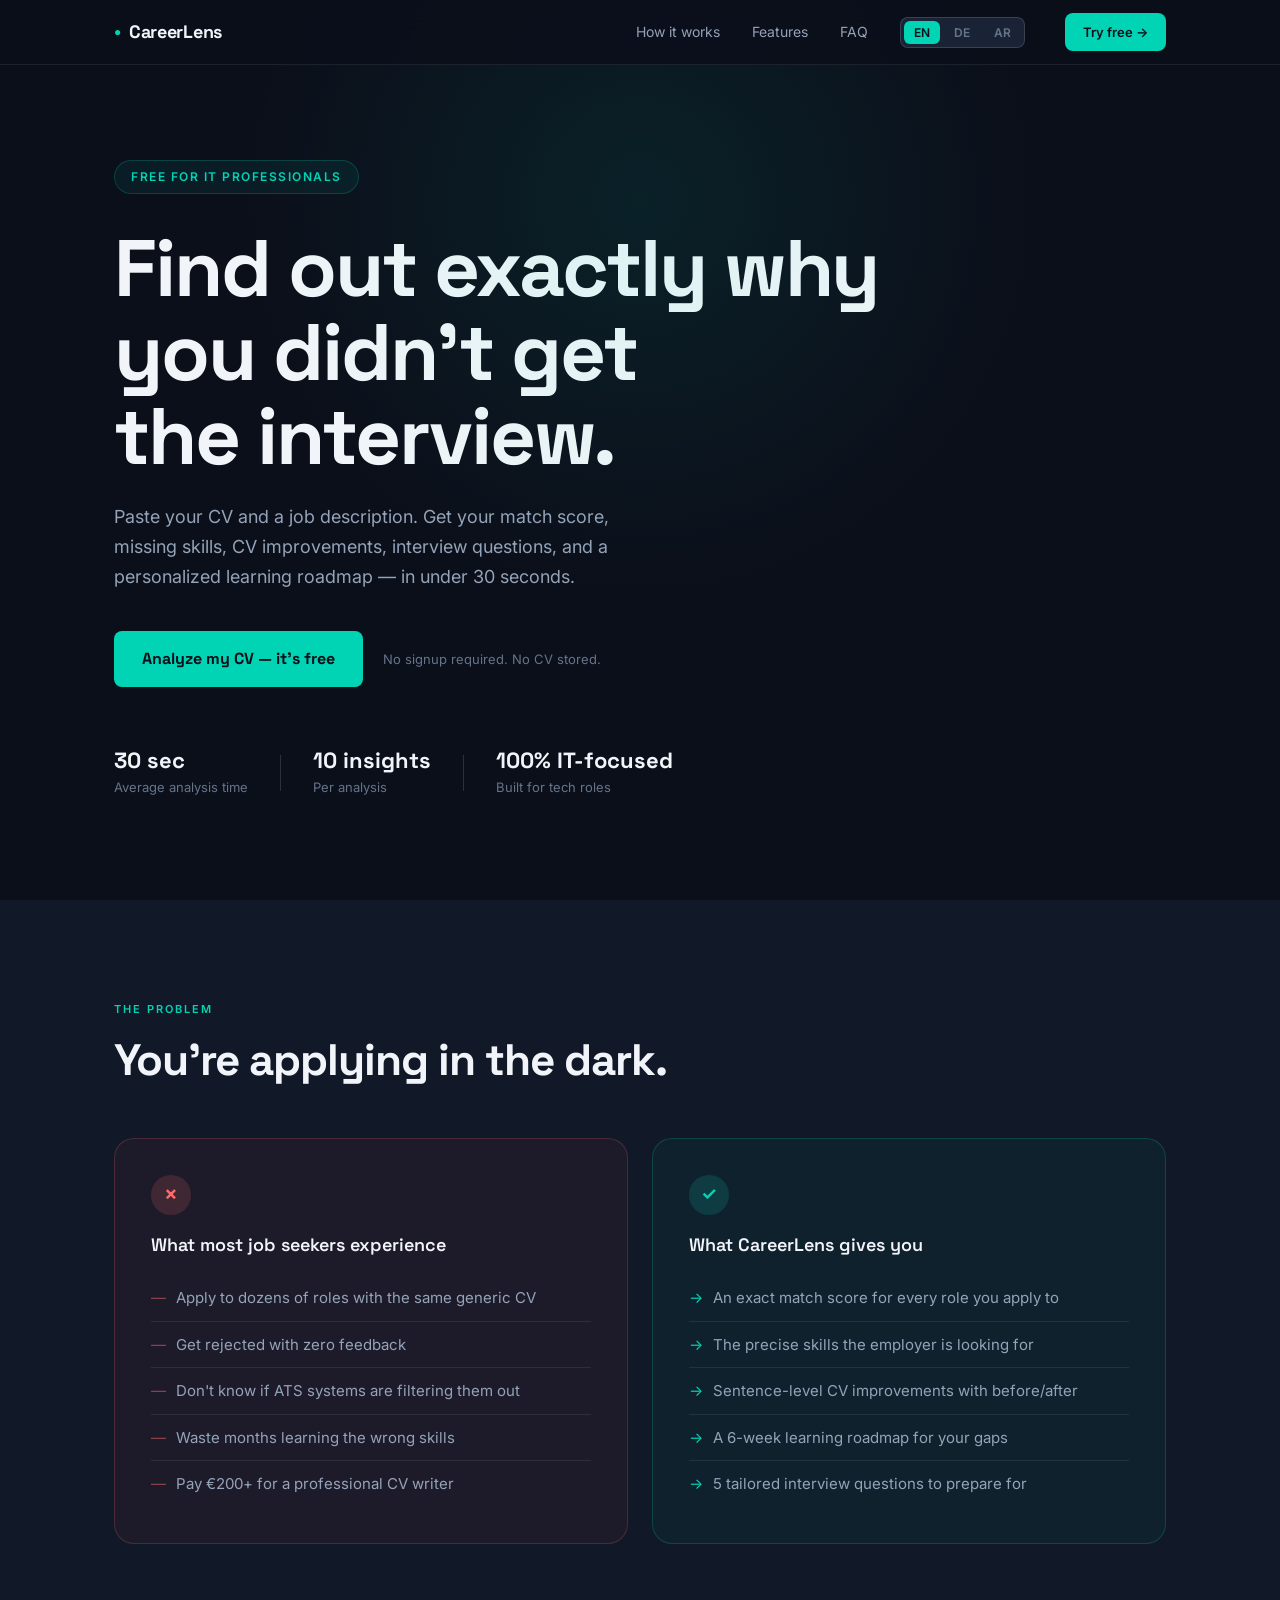
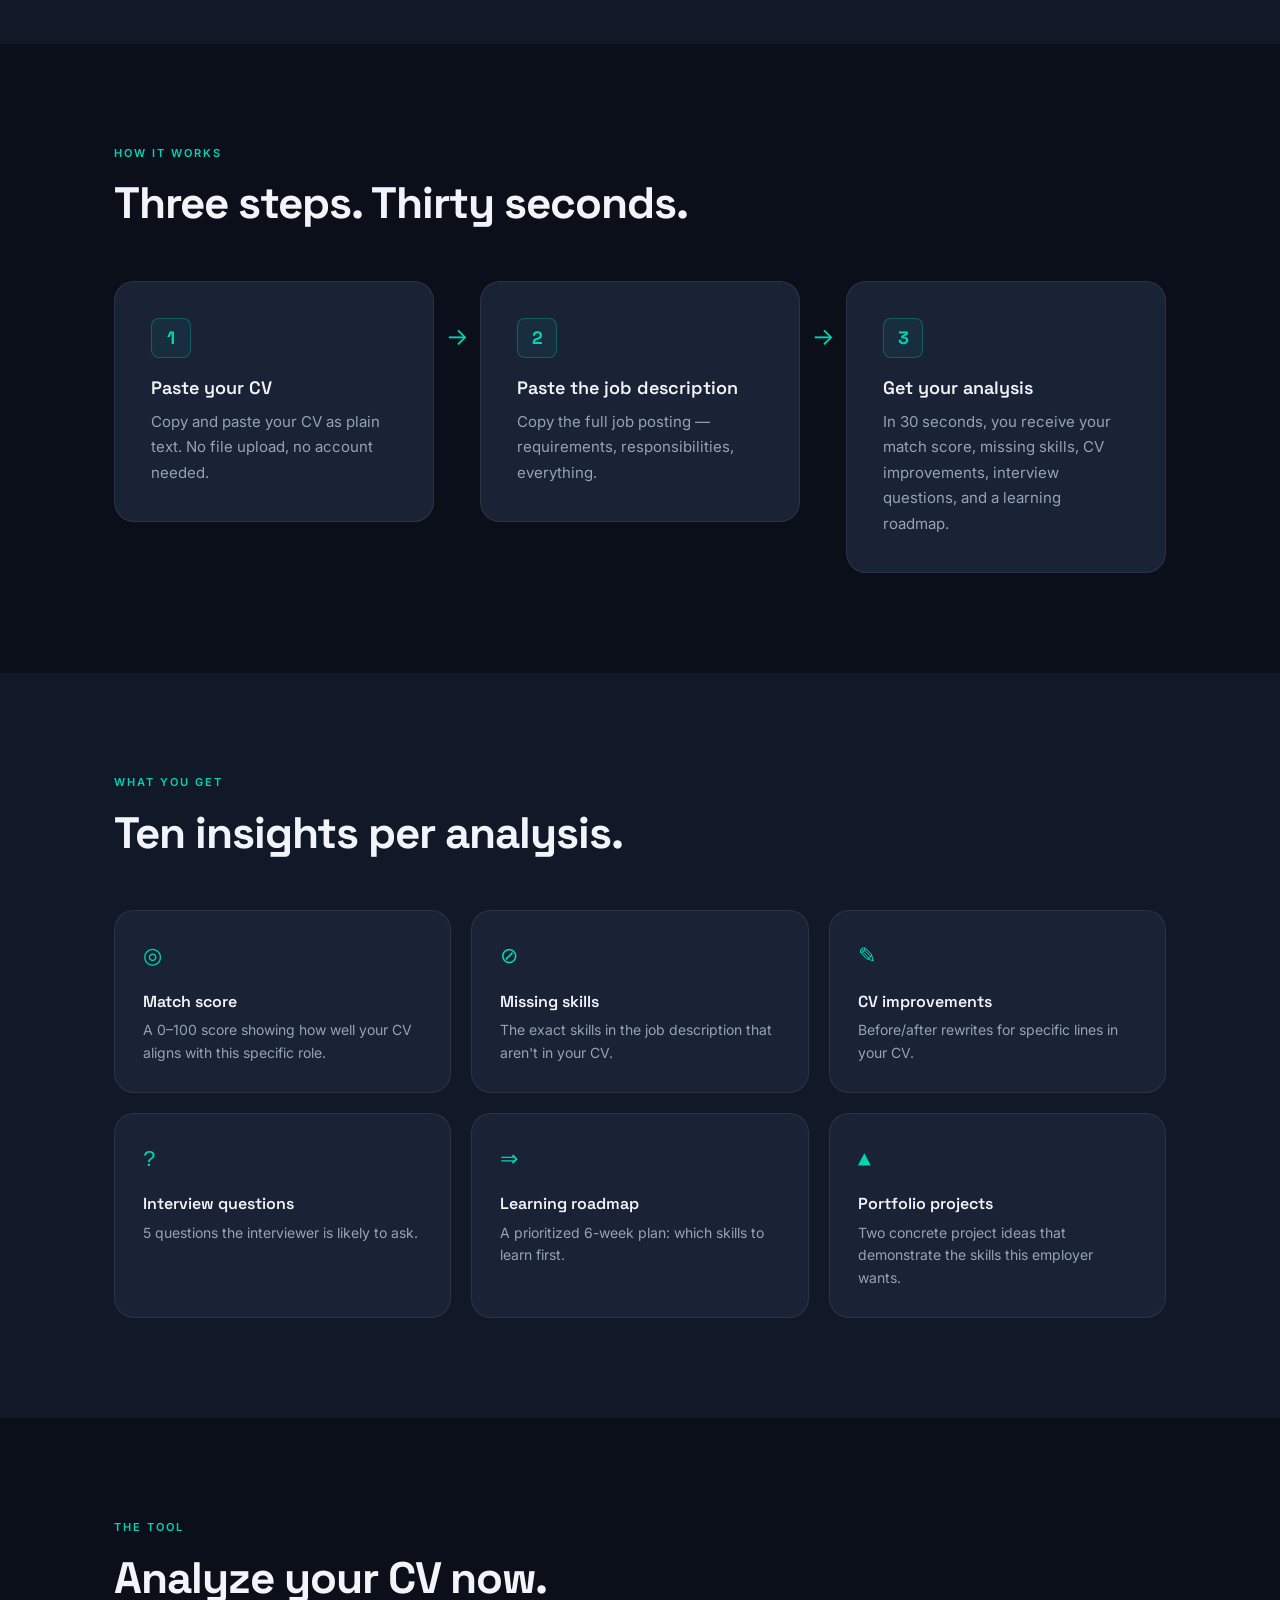
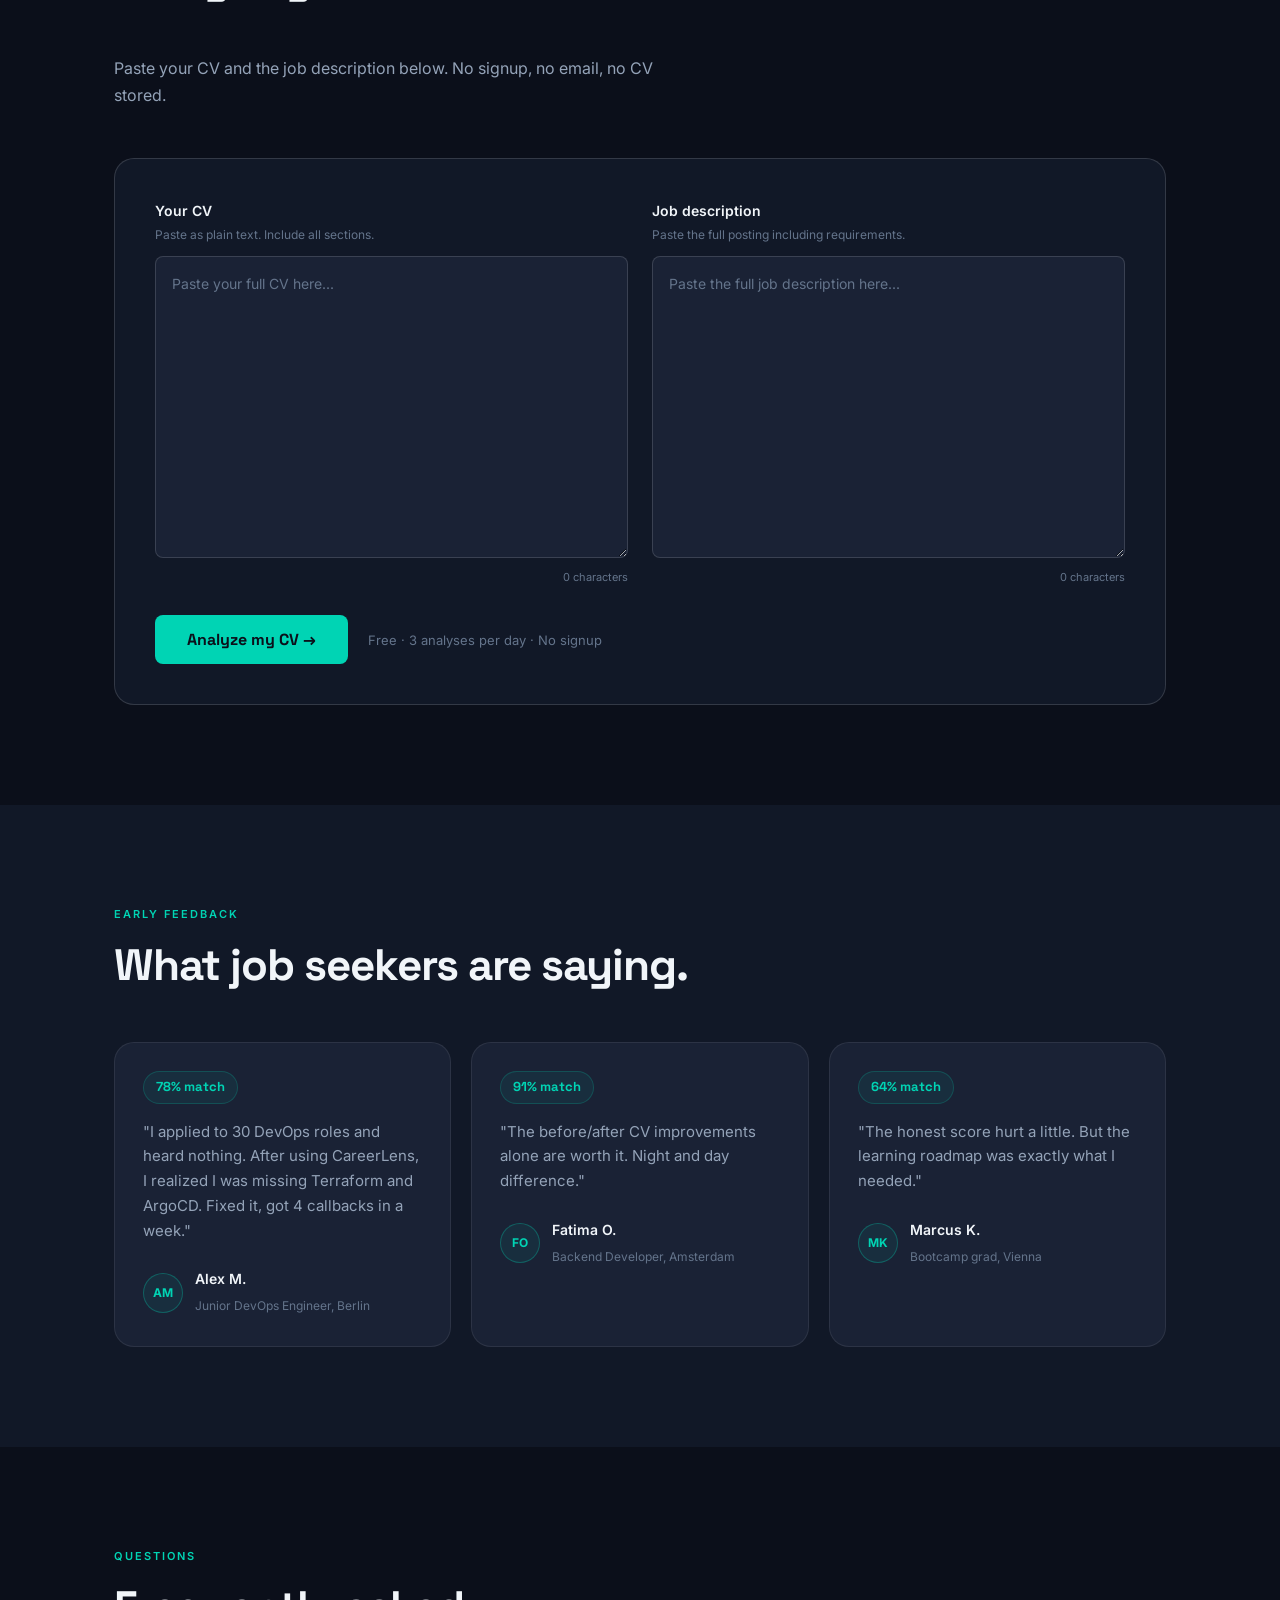
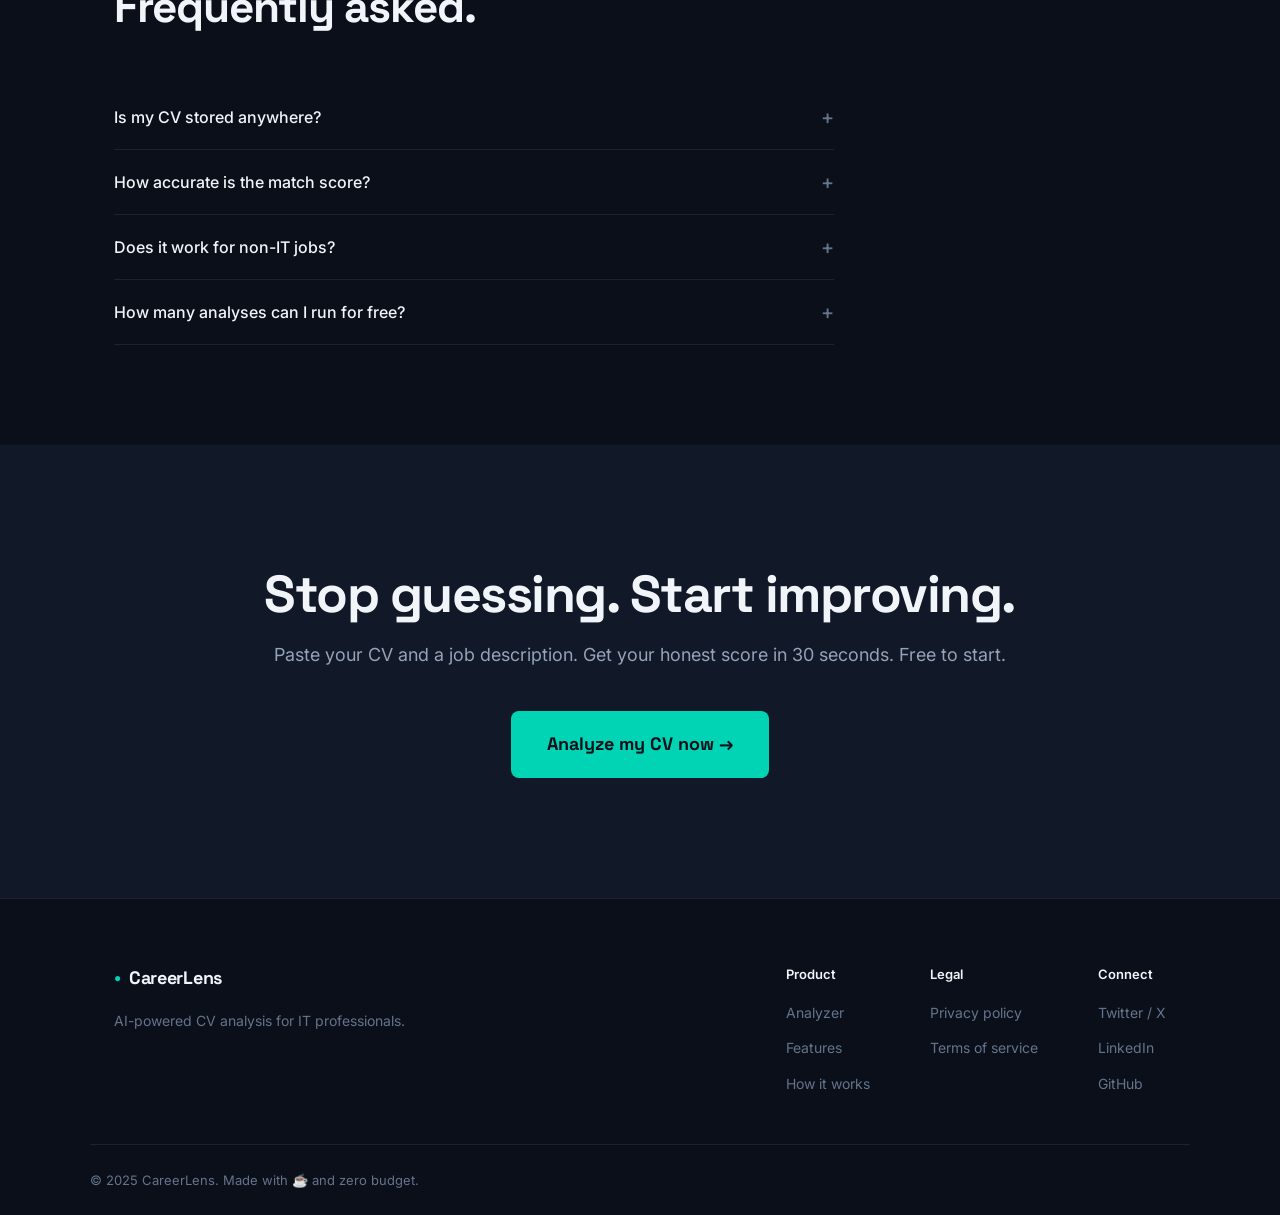
==== index.html @ dd2fd43b "Update index.html" ====
<!DOCTYPE html>
<html lang="en">
<head>
  <meta charset="UTF-8" />
  <meta name="viewport" content="width=device-width, initial-scale=1.0" />
  <title>CareerLens — AI CV Analyzer for IT Professionals</title>
  <meta name="description" content="Paste your CV and a job description. Get your match score, missing skills, CV improvements, interview questions, and a learning roadmap — in 30 seconds." />
  <link rel="preconnect" href="https://fonts.googleapis.com" />
  <link rel="preconnect" href="https://fonts.gstatic.com" crossorigin />
  <link href="https://fonts.googleapis.com/css2?family=Inter:wght@400;500;600&family=Space+Grotesk:wght@500;600;700&display=swap" rel="stylesheet" />
  <link rel="stylesheet" href="style.css" />
  <link rel="stylesheet" href="lang-style.css" />
</head>
<body>

  <!-- NAV -->
  <header class="nav">
    <div class="container nav-inner">
      <a href="/" class="logo">
        <span class="logo-mark">●</span>CareerLens
      </a>
      <nav class="nav-links">
        <a href="#how-it-works" data-i18n="nav_how">How it works</a>
        <a href="#features" data-i18n="nav_features">Features</a>
        <a href="#faq" data-i18n="nav_faq">FAQ</a>
        <div class="lang-switcher">
          <button class="lang-btn active" data-lang="en">EN</button>
          <button class="lang-btn" data-lang="de">DE</button>
          <button class="lang-btn" data-lang="ar">AR</button>
        </div>
        <a href="#analyzer" class="btn-nav" data-i18n="nav_try">Try free →</a>
      </nav>
      <button class="nav-hamburger" aria-label="Open menu" id="hamburger">
        <span></span><span></span><span></span>
      </button>
    </div>
  </header>

  <!-- HERO -->
  <section class="hero">
    <div class="container">
      <div class="hero-eyebrow" data-i18n="hero_eyebrow">Free for IT professionals</div>
      <h1 class="hero-headline" data-i18n="hero_h1">Find out exactly why<br/>you didn't get<br/>the interview.</h1>
      <p class="hero-sub" data-i18n="hero_sub">Paste your CV and a job description. Get your match score, missing skills, CV improvements, interview questions, and a personalized learning roadmap — in under 30 seconds.</p>
      <div class="hero-cta">
        <a href="#analyzer" class="btn-primary" data-i18n="hero_btn">Analyze my CV — it's free</a>
        <span class="hero-note" data-i18n="hero_note">No signup required. No CV stored.</span>
      </div>
      <div class="hero-stats">
        <div class="stat">
          <strong data-i18n="stat1_val">30 sec</strong>
          <span data-i18n="stat1_label">Average analysis time</span>
        </div>
        <div class="stat-divider"></div>
        <div class="stat">
          <strong data-i18n="stat2_val">10 insights</strong>
          <span data-i18n="stat2_label">Per analysis</span>
        </div>
        <div class="stat-divider"></div>
        <div class="stat">
          <strong data-i18n="stat3_val">100% IT-focused</strong>
          <span data-i18n="stat3_label">Built for tech roles</span>
        </div>
      </div>
    </div>
  </section>

  <!-- PROBLEM & SOLUTION -->
  <section class="problem-solution" id="features">
    <div class="container">
      <div class="section-label" data-i18n="problem_label">The problem</div>
      <h2 class="section-headline" data-i18n="problem_h2">You're applying in the dark.</h2>
      <div class="ps-grid">
        <div class="ps-card ps-problem">
          <div class="ps-icon">✗</div>
          <h3 data-i18n="problem_title">What most job seekers experience</h3>
          <ul>
            <li data-i18n="problem_1">Apply to dozens of roles with the same generic CV</li>
            <li data-i18n="problem_2">Get rejected with zero feedback</li>
            <li data-i18n="problem_3">Don't know if ATS systems are filtering them out</li>
            <li data-i18n="problem_4">Waste months learning the wrong skills</li>
            <li data-i18n="problem_5">Pay €200+ for a professional CV writer</li>
          </ul>
        </div>
        <div class="ps-card ps-solution">
          <div class="ps-icon">✓</div>
          <h3 data-i18n="solution_title">What CareerLens gives you</h3>
          <ul>
            <li data-i18n="solution_1">An exact match score for every role you apply to</li>
            <li data-i18n="solution_2">The precise skills the employer is looking for</li>
            <li data-i18n="solution_3">Sentence-level CV improvements with before/after</li>
            <li data-i18n="solution_4">A 6-week learning roadmap for your gaps</li>
            <li data-i18n="solution_5">5 tailored interview questions to prepare for</li>
          </ul>
        </div>
      </div>
    </div>
  </section>

  <!-- HOW IT WORKS -->
  <section class="how-it-works" id="how-it-works">
    <div class="container">
      <div class="section-label" data-i18n="howitworks_label">How it works</div>
      <h2 class="section-headline" data-i18n="howitworks_h2">Three steps. Thirty seconds.</h2>
      <div class="steps-grid">
        <div class="step">
          <div class="step-num">1</div>
          <h3 data-i18n="step1_h">Paste your CV</h3>
          <p data-i18n="step1_p">Copy and paste your CV as plain text. No file upload, no account needed. Your data stays in your browser.</p>
        </div>
        <div class="step-arrow">→</div>
        <div class="step">
          <div class="step-num">2</div>
          <h3 data-i18n="step2_h">Paste the job description</h3>
          <p data-i18n="step2_p">Copy the full job posting — requirements, responsibilities, everything. The more you paste, the better the analysis.</p>
        </div>
        <div class="step-arrow">→</div>
        <div class="step">
          <div class="step-num">3</div>
          <h3 data-i18n="step3_h">Get your analysis</h3>
          <p data-i18n="step3_p">In 30 seconds, you receive your match score, missing skills, CV improvements, interview questions, and a learning roadmap.</p>
        </div>
      </div>
    </div>
  </section>

  <!-- FEATURES -->
  <section class="features-deep">
    <div class="container">
      <div class="section-label" data-i18n="features_label">What you get</div>
      <h2 class="section-headline" data-i18n="features_h2">Ten insights per analysis.</h2>
      <div class="features-grid">
        <div class="feature-card">
          <div class="feature-icon">◎</div>
          <h3 data-i18n="f1_h">Match score</h3>
          <p data-i18n="f1_p">A 0–100 score showing how well your CV aligns with this specific role — with a plain explanation of why.</p>
        </div>
        <div class="feature-card">
          <div class="feature-icon">⊘</div>
          <h3 data-i18n="f2_h">Missing skills</h3>
          <p data-i18n="f2_p">The exact skills in the job description that aren't in your CV, ranked by how often they're mentioned.</p>
        </div>
        <div class="feature-card">
          <div class="feature-icon">✎</div>
          <h3 data-i18n="f3_h">CV improvements</h3>
          <p data-i18n="f3_p">Before/after rewrites for specific lines in your CV, with the reason each change improves your chances.</p>
        </div>
        <div class="feature-card">
          <div class="feature-icon">?</div>
          <h3 data-i18n="f4_h">Interview questions</h3>
          <p data-i18n="f4_p">5 questions the interviewer is likely to ask, based on the job description and your CV gaps.</p>
        </div>
        <div class="feature-card">
          <div class="feature-icon">⇒</div>
          <h3 data-i18n="f5_h">Learning roadmap</h3>
          <p data-i18n="f5_p">A prioritized 6-week plan: which skills to learn first, with specific resources for each one.</p>
        </div>
        <div class="feature-card">
          <div class="feature-icon">▲</div>
          <h3 data-i18n="f6_h">Portfolio projects</h3>
          <p data-i18n="f6_p">Two concrete project ideas that demonstrate exactly the skills this employer is looking for.</p>
        </div>
      </div>
    </div>
  </section>

  <!-- ANALYZER -->
  <section class="analyzer-section" id="analyzer">
    <div class="container">
      <div class="section-label" data-i18n="analyzer_label">The tool</div>
      <h2 class="section-headline" data-i18n="analyzer_h2">Analyze your CV now.</h2>
      <p class="analyzer-intro" data-i18n="analyzer_intro">Paste your CV and the job description below. No signup, no email, no CV stored. Your analysis appears below in around 30 seconds.</p>

      <div class="analyzer-box">
        <div class="analyzer-inputs">
          <div class="input-group">
            <label for="cv-input" class="input-label">
              <span data-i18n="cv_label">Your CV</span>
              <span class="input-hint" data-i18n="cv_hint">Paste as plain text. Include all sections.</span>
            </label>
            <textarea id="cv-input" class="analyzer-textarea" data-i18n="cv_placeholder" placeholder="Paste your full CV here..." rows="12"></textarea>
            <div class="char-count" id="cv-count">0 characters</div>
          </div>
          <div class="input-group">
            <label for="jd-input" class="input-label">
              <span data-i18n="jd_label">Job description</span>
              <span class="input-hint" data-i18n="jd_hint">Paste the full posting including requirements.</span>
            </label>
            <textarea id="jd-input" class="analyzer-textarea" data-i18n="jd_placeholder" placeholder="Paste the full job description here..." rows="12"></textarea>
            <div class="char-count" id="jd-count">0 characters</div>
          </div>
        </div>

        <div class="analyzer-actions">
          <button class="btn-analyze" id="analyze-btn">
            <span class="btn-analyze-text" data-i18n="analyze_btn">Analyze my CV →</span>
            <span class="btn-analyze-loading" hidden>
              <span class="spinner"></span> <span data-i18n="analyzing">Analyzing...</span>
            </span>
          </button>
          <p class="free-note" data-i18n="free_note">Free · 3 analyses per day · No signup</p>
        </div>

        <div class="results-section" id="results" hidden>
          <div class="result-score-card" id="score-card">
            <div class="score-ring">
              <svg viewBox="0 0 100 100" class="score-svg">
                <circle cx="50" cy="50" r="42" class="score-bg-circle"/>
                <circle cx="50" cy="50" r="42" class="score-fill-circle" id="score-circle"/>
              </svg>
              <div class="score-number" id="score-number">—</div>
            </div>
            <div class="score-meta">
              <h3 class="score-title" data-i18n="score_title">Match score</h3>
              <p class="score-explanation" id="score-explanation"></p>
            </div>
          </div>

          <div class="result-tabs">
            <button class="result-tab active" data-tab="skills" data-i18n="tab_skills">Missing skills</button>
            <button class="result-tab" data-tab="improvements" data-i18n="tab_improvements">CV improvements</button>
            <button class="result-tab" data-tab="questions" data-i18n="tab_questions">Interview questions</button>
            <button class="result-tab" data-tab="roadmap" data-i18n="tab_roadmap">Learning roadmap</button>
            <button class="result-tab" data-tab="projects" data-i18n="tab_projects">Portfolio ideas</button>
          </div>

          <div class="result-panel" id="tab-skills"></div>
          <div class="result-panel" id="tab-improvements" hidden></div>
          <div class="result-panel" id="tab-questions" hidden></div>
          <div class="result-panel" id="tab-roadmap" hidden></div>
          <div class="result-panel" id="tab-projects" hidden></div>

          <div class="result-actions">
            <button class="btn-secondary" id="share-btn" data-i18n="share_btn">Share your score</button>
            <button class="btn-secondary" id="new-analysis-btn" data-i18n="new_btn">New analysis</button>
          </div>
        </div>

        <div class="error-section" id="error-section" hidden>
          <p class="error-text" id="error-text"></p>
        </div>
      </div>
    </div>
  </section>

  <!-- TESTIMONIALS -->
  <section class="testimonials">
    <div class="container">
      <div class="section-label" data-i18n="testimonials_label">Early feedback</div>
      <h2 class="section-headline" data-i18n="testimonials_h2">What job seekers are saying.</h2>
      <div class="testimonials-grid">
        <div class="testimonial-card">
          <div class="testimonial-score">78% match</div>
          <p data-i18n="t1_text">"I applied to 30 DevOps roles and heard nothing. After using CareerLens, I realized I was missing Terraform and ArgoCD on every application. Fixed it, got 4 callbacks in a week."</p>
          <div class="testimonial-author">
            <div class="testimonial-avatar">AM</div>
            <div>
              <strong>Alex M.</strong>
              <span>Junior DevOps Engineer, Berlin</span>
            </div>
          </div>
        </div>
        <div class="testimonial-card">
          <div class="testimonial-score">91% match</div>
          <p data-i18n="t2_text">"The before/after CV improvements alone are worth it. It rewrote my experience section from 'worked on backend APIs' to specific impact statements with technologies. Night and day difference."</p>
          <div class="testimonial-author">
            <div class="testimonial-avatar">FO</div>
            <div>
              <strong>Fatima O.</strong>
              <span>Backend Developer, Amsterdam</span>
            </div>
          </div>
        </div>
        <div class="testimonial-card">
          <div class="testimonial-score">64% match</div>
          <p data-i18n="t3_text">"The honest score hurt a little. But the learning roadmap it gave me was exactly what I needed. 6 weeks later I'm applying again with a much stronger profile."</p>
          <div class="testimonial-author">
            <div class="testimonial-avatar">MK</div>
            <div>
              <strong>Marcus K.</strong>
              <span>Bootcamp grad, Vienna</span>
            </div>
          </div>
        </div>
      </div>
    </div>
  </section>

  <!-- FAQ -->
  <section class="faq-section" id="faq">
    <div class="container">
      <div class="section-label" data-i18n="faq_label">Questions</div>
      <h2 class="section-headline" data-i18n="faq_h2">Frequently asked.</h2>
      <div class="faq-list">
        <div class="faq-item">
          <button class="faq-question" data-i18n="faq1_q">Is my CV stored anywhere?</button>
          <div class="faq-answer" data-i18n="faq1_a">No. Your CV and job description are sent directly to the AI for analysis and are never stored on our servers.</div>
        </div>
        <div class="faq-item">
          <button class="faq-question" data-i18n="faq2_q">How accurate is the match score?</button>
          <div class="faq-answer" data-i18n="faq2_a">The score reflects how well your CV language matches the job description's requirements. Use it as a guide, not a verdict.</div>
        </div>
        <div class="faq-item">
          <button class="faq-question" data-i18n="faq3_q">Does it work for non-IT jobs?</button>
          <div class="faq-answer" data-i18n="faq3_a">CareerLens is specifically designed for IT roles — software engineering, DevOps, data science, cloud, QA, and related fields.</div>
        </div>
        <div class="faq-item">
          <button class="faq-question" data-i18n="faq4_q">How many analyses can I run for free?</button>
          <div class="faq-answer" data-i18n="faq4_a">3 per day on the free plan. Upgrade to Pro for unlimited analyses.</div>
        </div>
      </div>
    </div>
  </section>

  <!-- CTA -->
  <section class="cta-section">
    <div class="container">
      <h2 class="cta-headline" data-i18n="cta_h2">Stop guessing. Start improving.</h2>
      <p class="cta-sub" data-i18n="cta_sub">Paste your CV and a job description. Get your honest score in 30 seconds. Free to start.</p>
      <a href="#analyzer" class="btn-primary btn-large" data-i18n="cta_btn">Analyze my CV now →</a>
    </div>
  </section>

  <!-- FOOTER -->
  <footer class="footer">
    <div class="container footer-inner">
      <div class="footer-brand">
        <a href="/" class="logo"><span class="logo-mark">●</span>CareerLens</a>
        <p data-i18n="footer_desc">AI-powered CV analysis for IT professionals.</p>
      </div>
      <div class="footer-links">
        <div class="footer-col">
          <strong data-i18n="footer_product">Product</strong>
          <a href="#analyzer" data-i18n="footer_analyzer">Analyzer</a>
          <a href="#features" data-i18n="nav_features">Features</a>
          <a href="#how-it-works" data-i18n="nav_how">How it works</a>
        </div>
        <div class="footer-col">
          <strong data-i18n="footer_legal">Legal</strong>
          <a href="#" data-i18n="footer_privacy">Privacy policy</a>
          <a href="#" data-i18n="footer_terms">Terms of service</a>
        </div>
        <div class="footer-col">
          <strong data-i18n="footer_connect">Connect</strong>
          <a href="#">Twitter / X</a>
          <a href="#">LinkedIn</a>
          <a href="#">GitHub</a>
        </div>
      </div>
    </div>
    <div class="container footer-bottom">
      <p data-i18n="footer_copy">© 2025 CareerLens. Made with ☕ and zero budget.</p>
    </div>
  </footer>

  <script src="i18n.js"></script>
  <script src="pdf-upload.js"></script>
  <script src="script.js"></script>
</body>
</html>
---- style.css ----
/* =============================================
   CareerLens — style.css
   Design: dark navy base, electric teal accent,
   Space Grotesk display / Inter body
   ============================================= */

/* === RESET & BASE === */
*, *::before, *::after { box-sizing: border-box; margin: 0; padding: 0; }

:root {
  --navy:      #0B0F1A;
  --navy-2:    #111827;
  --navy-3:    #1a2235;
  --navy-4:    #243047;
  --teal:      #00D4B4;
  --teal-dim:  #00b89b;
  --teal-glow: rgba(0, 212, 180, 0.12);
  --teal-bg:   rgba(0, 212, 180, 0.07);
  --coral:     #FF6B6B;
  --green:     #22C55E;
  --amber:     #F59E0B;
  --text-1:    #F1F5F9;
  --text-2:    #94A3B8;
  --text-3:    #64748B;
  --border:    rgba(255,255,255,0.08);
  --border-2:  rgba(255,255,255,0.14);
  --radius-sm: 8px;
  --radius-md: 12px;
  --radius-lg: 20px;
  --font-display: 'Space Grotesk', sans-serif;
  --font-body:    'Inter', sans-serif;
  --max-w: 1100px;
  --transition: 0.2s ease;
}

html { scroll-behavior: smooth; }

body {
  font-family: var(--font-body);
  background: var(--navy);
  color: var(--text-1);
  font-size: 16px;
  line-height: 1.7;
  -webkit-font-smoothing: antialiased;
}

/* === CONTAINER === */
.container {
  max-width: var(--max-w);
  margin: 0 auto;
  padding: 0 24px;
}

/* === TYPOGRAPHY === */
h1, h2, h3, h4 { font-family: var(--font-display); line-height: 1.15; }
a { color: inherit; text-decoration: none; }
ul { list-style: none; }

/* === NAV === */
.nav {
  position: fixed;
  top: 0;
  left: 0;
  right: 0;
  z-index: 100;
  background: rgba(11, 15, 26, 0.85);
  backdrop-filter: blur(16px);
  border-bottom: 1px solid var(--border);
}

.nav-inner {
  display: flex;
  align-items: center;
  justify-content: space-between;
  height: 64px;
}

.logo {
  font-family: var(--font-display);
  font-size: 18px;
  font-weight: 700;
  display: flex;
  align-items: center;
  gap: 8px;
  letter-spacing: -0.3px;
}

.logo-mark {
  color: var(--teal);
  font-size: 12px;
}

.nav-links {
  display: flex;
  align-items: center;
  gap: 32px;
  font-size: 14px;
  color: var(--text-2);
}

.nav-links a { transition: color var(--transition); }
.nav-links a:hover { color: var(--text-1); }

.btn-nav {
  background: var(--teal);
  color: var(--navy);
  padding: 8px 18px;
  border-radius: var(--radius-sm);
  font-weight: 600;
  font-size: 13px;
  transition: background var(--transition), transform var(--transition);
}
.btn-nav:hover { background: var(--teal-dim); transform: translateY(-1px); }

.nav-hamburger {
  display: none;
  flex-direction: column;
  gap: 5px;
  background: none;
  border: none;
  cursor: pointer;
  padding: 4px;
}
.nav-hamburger span {
  display: block;
  width: 22px;
  height: 2px;
  background: var(--text-1);
  border-radius: 2px;
  transition: var(--transition);
}

/* === HERO === */
.hero {
  padding: 160px 0 100px;
  position: relative;
  overflow: hidden;
}

.hero::before {
  content: '';
  position: absolute;
  top: -200px;
  left: 50%;
  transform: translateX(-50%);
  width: 800px;
  height: 800px;
  background: radial-gradient(circle, rgba(0,212,180,0.09) 0%, transparent 70%);
  pointer-events: none;
}

.hero-eyebrow {
  display: inline-flex;
  align-items: center;
  gap: 8px;
  font-size: 12px;
  font-weight: 600;
  letter-spacing: 1.5px;
  text-transform: uppercase;
  color: var(--teal);
  background: var(--teal-bg);
  border: 1px solid rgba(0,212,180,0.2);
  padding: 6px 16px;
  border-radius: 100px;
  margin-bottom: 32px;
}

.hero-headline {
  font-size: clamp(44px, 7vw, 80px);
  font-weight: 700;
  letter-spacing: -2px;
  line-height: 1.05;
  margin-bottom: 24px;
  color: var(--text-1);
}

.hero-headline em {
  font-style: normal;
  color: var(--teal);
}

.hero-sub {
  font-size: 18px;
  color: var(--text-2);
  max-width: 540px;
  line-height: 1.65;
  margin-bottom: 40px;
}

.hero-cta {
  display: flex;
  align-items: center;
  gap: 20px;
  flex-wrap: wrap;
  margin-bottom: 60px;
}

.btn-primary {
  display: inline-flex;
  align-items: center;
  gap: 8px;
  background: var(--teal);
  color: var(--navy);
  font-family: var(--font-display);
  font-weight: 700;
  font-size: 16px;
  padding: 14px 28px;
  border-radius: var(--radius-sm);
  transition: background var(--transition), transform var(--transition), box-shadow var(--transition);
  white-space: nowrap;
}
.btn-primary:hover {
  background: var(--teal-dim);
  transform: translateY(-2px);
  box-shadow: 0 8px 32px rgba(0,212,180,0.25);
}

.btn-large { font-size: 18px; padding: 18px 36px; }

.hero-note {
  font-size: 13px;
  color: var(--text-3);
}

.hero-stats {
  display: flex;
  align-items: center;
  gap: 32px;
  flex-wrap: wrap;
}

.stat strong {
  display: block;
  font-family: var(--font-display);
  font-size: 22px;
  font-weight: 700;
  color: var(--text-1);
  line-height: 1.2;
}
.stat span {
  font-size: 13px;
  color: var(--text-3);
}

.stat-divider {
  width: 1px;
  height: 36px;
  background: var(--border-2);
}

/* === SECTION SHARED === */
section { padding: 100px 0; }

.section-label {
  font-size: 11px;
  font-weight: 600;
  letter-spacing: 2px;
  text-transform: uppercase;
  color: var(--teal);
  margin-bottom: 16px;
}

.section-headline {
  font-size: clamp(28px, 4vw, 44px);
  font-weight: 700;
  letter-spacing: -1px;
  margin-bottom: 52px;
}

/* === PROBLEM / SOLUTION === */
.problem-solution { background: var(--navy-2); }

.ps-grid {
  display: grid;
  grid-template-columns: 1fr 1fr;
  gap: 24px;
}

.ps-card {
  padding: 36px;
  border-radius: var(--radius-lg);
  border: 1px solid var(--border);
}

.ps-problem {
  background: rgba(255, 107, 107, 0.05);
  border-color: rgba(255, 107, 107, 0.2);
}

.ps-solution {
  background: rgba(0, 212, 180, 0.05);
  border-color: rgba(0, 212, 180, 0.2);
}

.ps-icon {
  width: 40px;
  height: 40px;
  border-radius: 50%;
  display: flex;
  align-items: center;
  justify-content: center;
  font-size: 18px;
  font-weight: 700;
  margin-bottom: 20px;
}

.ps-problem .ps-icon { background: rgba(255,107,107,0.15); color: var(--coral); }
.ps-solution .ps-icon { background: rgba(0,212,180,0.15); color: var(--teal); }

.ps-card h3 {
  font-size: 18px;
  font-weight: 600;
  margin-bottom: 20px;
  color: var(--text-1);
}

.ps-card li {
  padding: 10px 0;
  border-bottom: 1px solid var(--border);
  color: var(--text-2);
  font-size: 15px;
  display: flex;
  align-items: flex-start;
  gap: 10px;
}
.ps-card li:last-child { border-bottom: none; }
.ps-card li::before { content: '—'; color: var(--text-3); flex-shrink: 0; }
.ps-problem li::before { color: rgba(255,107,107,0.5); }
.ps-solution li::before { content: '→'; color: var(--teal); }

/* === HOW IT WORKS === */
.how-it-works { background: var(--navy); }

.steps-grid {
  display: flex;
  align-items: flex-start;
  gap: 0;
}

.step {
  flex: 1;
  padding: 36px;
  background: var(--navy-3);
  border: 1px solid var(--border);
  border-radius: var(--radius-lg);
}

.step-num {
  width: 40px;
  height: 40px;
  background: var(--teal-bg);
  border: 1px solid rgba(0,212,180,0.3);
  border-radius: var(--radius-sm);
  display: flex;
  align-items: center;
  justify-content: center;
  font-family: var(--font-display);
  font-weight: 700;
  font-size: 18px;
  color: var(--teal);
  margin-bottom: 20px;
}

.step h3 {
  font-size: 18px;
  font-weight: 600;
  margin-bottom: 10px;
}

.step p { font-size: 15px; color: var(--text-2); }

.step-arrow {
  display: flex;
  align-items: center;
  justify-content: center;
  padding: 0 12px;
  padding-top: 36px;
  color: var(--teal);
  font-size: 24px;
  flex-shrink: 0;
}

/* === FEATURES DEEP === */
.features-deep { background: var(--navy-2); }

.features-grid {
  display: grid;
  grid-template-columns: repeat(3, 1fr);
  gap: 20px;
}

.feature-card {
  background: var(--navy-3);
  border: 1px solid var(--border);
  border-radius: var(--radius-lg);
  padding: 28px;
  transition: border-color var(--transition), transform var(--transition);
}

.feature-card:hover {
  border-color: var(--border-2);
  transform: translateY(-3px);
}

.feature-icon {
  font-size: 22px;
  color: var(--teal);
  margin-bottom: 16px;
  font-family: monospace;
}

.feature-card h3 {
  font-size: 16px;
  font-weight: 600;
  margin-bottom: 8px;
}

.feature-card p { font-size: 14px; color: var(--text-2); line-height: 1.6; }

/* === ANALYZER === */
.analyzer-section { background: var(--navy); }

.analyzer-intro {
  font-size: 16px;
  color: var(--text-2);
  max-width: 560px;
  margin-bottom: 48px;
}

.analyzer-box {
  background: var(--navy-2);
  border: 1px solid var(--border-2);
  border-radius: var(--radius-lg);
  padding: 40px;
}

.analyzer-inputs {
  display: grid;
  grid-template-columns: 1fr 1fr;
  gap: 24px;
  margin-bottom: 28px;
}

.input-group { display: flex; flex-direction: column; gap: 10px; }

.input-label {
  font-size: 14px;
  font-weight: 600;
  color: var(--text-1);
  display: flex;
  flex-direction: column;
  gap: 3px;
}

.input-hint {
  font-size: 12px;
  font-weight: 400;
  color: var(--text-3);
}

.analyzer-textarea {
  background: var(--navy-3);
  border: 1px solid var(--border-2);
  border-radius: var(--radius-sm);
  color: var(--text-1);
  font-family: var(--font-body);
  font-size: 14px;
  line-height: 1.6;
  padding: 16px;
  resize: vertical;
  transition: border-color var(--transition);
  min-height: 220px;
}
.analyzer-textarea:focus {
  outline: none;
  border-color: rgba(0,212,180,0.5);
  box-shadow: 0 0 0 3px rgba(0,212,180,0.08);
}
.analyzer-textarea::placeholder { color: var(--text-3); }

.char-count {
  font-size: 11px;
  color: var(--text-3);
  text-align: right;
}

.analyzer-actions {
  display: flex;
  align-items: center;
  gap: 20px;
  flex-wrap: wrap;
}

.btn-analyze {
  background: var(--teal);
  color: var(--navy);
  font-family: var(--font-display);
  font-weight: 700;
  font-size: 16px;
  padding: 14px 32px;
  border: none;
  border-radius: var(--radius-sm);
  cursor: pointer;
  transition: background var(--transition), transform var(--transition), box-shadow var(--transition);
  display: inline-flex;
  align-items: center;
  gap: 8px;
}

.btn-analyze:hover:not(:disabled) {
  background: var(--teal-dim);
  transform: translateY(-1px);
  box-shadow: 0 8px 24px rgba(0,212,180,0.2);
}

.btn-analyze:disabled {
  opacity: 0.6;
  cursor: not-allowed;
  transform: none;
}

.free-note { font-size: 13px; color: var(--text-3); }

/* === SPINNER === */
.spinner {
  display: inline-block;
  width: 14px;
  height: 14px;
  border: 2px solid rgba(11,15,26,0.3);
  border-top-color: var(--navy);
  border-radius: 50%;
  animation: spin 0.7s linear infinite;
}
@keyframes spin { to { transform: rotate(360deg); } }

/* === RESULTS === */
.results-section {
  margin-top: 40px;
  border-top: 1px solid var(--border);
  padding-top: 40px;
}

.result-score-card {
  display: flex;
  align-items: center;
  gap: 32px;
  background: var(--navy-3);
  border: 1px solid var(--border-2);
  border-radius: var(--radius-lg);
  padding: 32px;
  margin-bottom: 32px;
}

.score-ring { position: relative; width: 100px; height: 100px; flex-shrink: 0; }

.score-svg { width: 100%; height: 100%; transform: rotate(-90deg); }

.score-bg-circle {
  fill: none;
  stroke: var(--navy-4);
  stroke-width: 8;
}

.score-fill-circle {
  fill: none;
  stroke: var(--teal);
  stroke-width: 8;
  stroke-linecap: round;
  stroke-dasharray: 264;
  stroke-dashoffset: 264;
  transition: stroke-dashoffset 1s ease, stroke 0.5s ease;
}

.score-number {
  position: absolute;
  inset: 0;
  display: flex;
  align-items: center;
  justify-content: center;
  font-family: var(--font-display);
  font-size: 22px;
  font-weight: 700;
  color: var(--text-1);
}

.score-title {
  font-size: 13px;
  font-weight: 600;
  text-transform: uppercase;
  letter-spacing: 1px;
  color: var(--teal);
  margin-bottom: 8px;
}

.score-explanation { font-size: 15px; color: var(--text-2); line-height: 1.6; }

/* === RESULT TABS === */
.result-tabs {
  display: flex;
  gap: 4px;
  border-bottom: 1px solid var(--border);
  margin-bottom: 28px;
  overflow-x: auto;
}

.result-tab {
  background: none;
  border: none;
  color: var(--text-3);
  font-family: var(--font-body);
  font-size: 13px;
  font-weight: 500;
  padding: 10px 16px;
  cursor: pointer;
  border-bottom: 2px solid transparent;
  transition: color var(--transition), border-color var(--transition);
  white-space: nowrap;
}

.result-tab:hover { color: var(--text-2); }

.result-tab.active {
  color: var(--teal);
  border-bottom-color: var(--teal);
}

/* === RESULT PANELS === */
.result-panel { min-height: 160px; }

.panel-loading {
  color: var(--text-3);
  font-size: 14px;
  padding: 20px 0;
}

/* Skills panel */
.skill-item {
  display: flex;
  align-items: flex-start;
  gap: 16px;
  padding: 16px 0;
  border-bottom: 1px solid var(--border);
}
.skill-item:last-child { border-bottom: none; }

.skill-badge {
  font-size: 11px;
  font-weight: 600;
  padding: 3px 10px;
  border-radius: 100px;
  flex-shrink: 0;
  text-transform: uppercase;
  letter-spacing: 0.5px;
}
.badge-high   { background: rgba(255,107,107,0.15); color: var(--coral); }
.badge-medium { background: rgba(245,158,11,0.15); color: var(--amber); }
.badge-low    { background: rgba(100,116,139,0.15); color: var(--text-3); }

.skill-info h4 { font-size: 15px; font-weight: 600; margin-bottom: 4px; }
.skill-info p  { font-size: 13px; color: var(--text-2); }

/* Improvements panel */
.improvement-item {
  background: var(--navy-3);
  border: 1px solid var(--border);
  border-radius: var(--radius-md);
  padding: 20px;
  margin-bottom: 16px;
}

.improvement-section-label {
  font-size: 11px;
  font-weight: 600;
  letter-spacing: 1px;
  text-transform: uppercase;
  color: var(--teal);
  margin-bottom: 12px;
}

.improvement-before, .improvement-after {
  padding: 12px;
  border-radius: var(--radius-sm);
  font-size: 13px;
  line-height: 1.6;
  margin-bottom: 8px;
}

.improvement-before {
  background: rgba(255,107,107,0.06);
  border-left: 2px solid var(--coral);
  color: var(--text-2);
}

.improvement-after {
  background: rgba(0,212,180,0.06);
  border-left: 2px solid var(--teal);
  color: var(--text-1);
}

.improvement-label {
  font-size: 11px;
  font-weight: 600;
  text-transform: uppercase;
  letter-spacing: 0.5px;
  margin-bottom: 4px;
}

.before-label { color: var(--coral); }
.after-label  { color: var(--teal); }

.improvement-reason {
  font-size: 13px;
  color: var(--text-3);
  margin-top: 8px;
  font-style: italic;
}

/* Questions panel */
.question-item {
  display: flex;
  gap: 16px;
  padding: 16px 0;
  border-bottom: 1px solid var(--border);
  align-items: flex-start;
}
.question-item:last-child { border-bottom: none; }

.question-num {
  width: 28px;
  height: 28px;
  background: var(--teal-bg);
  border: 1px solid rgba(0,212,180,0.25);
  border-radius: var(--radius-sm);
  display: flex;
  align-items: center;
  justify-content: center;
  font-size: 12px;
  font-weight: 700;
  color: var(--teal);
  flex-shrink: 0;
}

.question-item p { font-size: 15px; color: var(--text-1); line-height: 1.55; }

/* Roadmap panel */
.roadmap-item {
  background: var(--navy-3);
  border: 1px solid var(--border);
  border-radius: var(--radius-md);
  padding: 20px;
  margin-bottom: 16px;
}

.roadmap-header {
  display: flex;
  justify-content: space-between;
  align-items: center;
  margin-bottom: 12px;
}

.roadmap-skill { font-size: 16px; font-weight: 600; }

.roadmap-weeks {
  font-size: 12px;
  font-weight: 600;
  color: var(--teal);
  background: var(--teal-bg);
  padding: 3px 10px;
  border-radius: 100px;
  border: 1px solid rgba(0,212,180,0.2);
}

.roadmap-resources { list-style: none; }
.roadmap-resources li {
  font-size: 13px;
  color: var(--text-2);
  padding: 4px 0;
  display: flex;
  gap: 8px;
  align-items: flex-start;
}
.roadmap-resources li::before { content: '→'; color: var(--teal); flex-shrink: 0; }

/* Portfolio panel */
.project-item {
  background: var(--navy-3);
  border: 1px solid var(--border);
  border-radius: var(--radius-md);
  padding: 20px;
  margin-bottom: 16px;
}
.project-item h4 { font-size: 15px; font-weight: 600; margin-bottom: 6px; }
.project-item p { font-size: 14px; color: var(--text-2); }

/* Result actions */
.result-actions {
  display: flex;
  gap: 12px;
  margin-top: 28px;
  padding-top: 28px;
  border-top: 1px solid var(--border);
}

.btn-secondary {
  background: var(--navy-3);
  border: 1px solid var(--border-2);
  color: var(--text-1);
  font-family: var(--font-body);
  font-size: 14px;
  font-weight: 500;
  padding: 10px 20px;
  border-radius: var(--radius-sm);
  cursor: pointer;
  transition: border-color var(--transition), background var(--transition);
}
.btn-secondary:hover {
  border-color: var(--teal);
  background: var(--teal-bg);
}

/* Error */
.error-section { padding: 20px 0; }
.error-text { color: var(--coral); font-size: 14px; }

/* === TESTIMONIALS === */
.testimonials { background: var(--navy-2); }

.testimonials-grid {
  display: grid;
  grid-template-columns: repeat(3, 1fr);
  gap: 20px;
}

.testimonial-card {
  background: var(--navy-3);
  border: 1px solid var(--border);
  border-radius: var(--radius-lg);
  padding: 28px;
}

.testimonial-score {
  font-family: var(--font-display);
  font-size: 13px;
  font-weight: 700;
  color: var(--teal);
  background: var(--teal-bg);
  display: inline-block;
  padding: 4px 12px;
  border-radius: 100px;
  margin-bottom: 16px;
  border: 1px solid rgba(0,212,180,0.2);
}

.testimonial-card p {
  font-size: 15px;
  color: var(--text-2);
  line-height: 1.65;
  margin-bottom: 24px;
}

.testimonial-author {
  display: flex;
  align-items: center;
  gap: 12px;
}

.testimonial-avatar {
  width: 40px;
  height: 40px;
  border-radius: 50%;
  background: var(--teal-bg);
  border: 1px solid rgba(0,212,180,0.3);
  display: flex;
  align-items: center;
  justify-content: center;
  font-size: 12px;
  font-weight: 700;
  color: var(--teal);
  flex-shrink: 0;
}

.testimonial-author strong { display: block; font-size: 14px; font-weight: 600; }
.testimonial-author span  { font-size: 12px; color: var(--text-3); }

/* === FAQ === */
.faq-section { background: var(--navy); }

.faq-list { max-width: 720px; }

.faq-item {
  border-bottom: 1px solid var(--border);
}

.faq-question {
  width: 100%;
  text-align: left;
  background: none;
  border: none;
  color: var(--text-1);
  font-family: var(--font-body);
  font-size: 16px;
  font-weight: 500;
  padding: 20px 0;
  cursor: pointer;
  display: flex;
  justify-content: space-between;
  align-items: center;
  gap: 16px;
  transition: color var(--transition);
}

.faq-question:hover { color: var(--teal); }

.faq-question::after {
  content: '+';
  font-size: 20px;
  color: var(--text-3);
  flex-shrink: 0;
  transition: transform var(--transition);
}

.faq-item.open .faq-question::after { transform: rotate(45deg); }

.faq-answer {
  font-size: 15px;
  color: var(--text-2);
  line-height: 1.65;
  max-height: 0;
  overflow: hidden;
  transition: max-height 0.3s ease, padding 0.3s ease;
}

.faq-item.open .faq-answer {
  max-height: 200px;
  padding-bottom: 20px;
}

/* === CTA === */
.cta-section {
  background: var(--navy-2);
  text-align: center;
  padding: 120px 24px;
}

.cta-headline {
  font-size: clamp(32px, 5vw, 52px);
  font-weight: 700;
  letter-spacing: -1.5px;
  margin-bottom: 16px;
}

.cta-sub {
  font-size: 18px;
  color: var(--text-2);
  margin-bottom: 40px;
}

/* === FOOTER === */
.footer {
  background: var(--navy);
  border-top: 1px solid var(--border);
  padding: 64px 0 0;
}

.footer-inner {
  display: grid;
  grid-template-columns: 1fr auto;
  gap: 60px;
  margin-bottom: 48px;
}

.footer-brand .logo { margin-bottom: 16px; display: inline-flex; }
.footer-brand p { font-size: 14px; color: var(--text-3); line-height: 1.65; }

.footer-links {
  display: flex;
  gap: 60px;
}

.footer-col {
  display: flex;
  flex-direction: column;
  gap: 12px;
}

.footer-col strong {
  font-size: 13px;
  font-weight: 600;
  color: var(--text-1);
  margin-bottom: 4px;
}

.footer-col a {
  font-size: 14px;
  color: var(--text-3);
  transition: color var(--transition);
}
.footer-col a:hover { color: var(--text-1); }

.footer-bottom {
  border-top: 1px solid var(--border);
  padding: 24px 0;
}

.footer-bottom p { font-size: 13px; color: var(--text-3); }

/* === RESPONSIVE === */
@media (max-width: 900px) {
  .ps-grid { grid-template-columns: 1fr; }
  .features-grid { grid-template-columns: repeat(2, 1fr); }
  .testimonials-grid { grid-template-columns: 1fr; }
  .steps-grid { flex-direction: column; }
  .step-arrow { transform: rotate(90deg); padding: 0; align-self: center; }
  .footer-inner { grid-template-columns: 1fr; gap: 40px; }
  .footer-links { flex-wrap: wrap; gap: 32px; }
  .analyzer-inputs { grid-template-columns: 1fr; }
}

@media (max-width: 640px) {
  section { padding: 64px 0; }
  .hero { padding: 120px 0 64px; }
  .features-grid { grid-template-columns: 1fr; }
  .nav-links { display: none; }
  .nav-hamburger { display: flex; }
  .hero-headline { letter-spacing: -1px; }
  .result-score-card { flex-direction: column; align-items: flex-start; gap: 20px; }
  .analyzer-box { padding: 20px; }
  .result-tabs { flex-wrap: nowrap; }
}

/* === REDUCED MOTION === */
@media (prefers-reduced-motion: reduce) {
  *, *::before, *::after { animation-duration: 0.01ms !important; transition-duration: 0.01ms !important; }
}
---- lang-style.css ----
/* Language switcher styles */
.lang-switcher {
  display: flex;
  align-items: center;
  gap: 4px;
  background: var(--navy-3);
  border: 1px solid var(--border-2);
  border-radius: var(--radius-sm);
  padding: 3px;
  margin-right: 8px;
}

.lang-btn {
  background: none;
  border: none;
  color: var(--text-3);
  font-family: var(--font-body);
  font-size: 12px;
  font-weight: 600;
  padding: 4px 10px;
  border-radius: 6px;
  cursor: pointer;
  transition: all 0.2s ease;
}

.lang-btn:hover { color: var(--text-1); background: var(--navy-4); }
.lang-btn.active { background: var(--teal); color: var(--navy); }

/* RTL support */
[dir="rtl"] .hero-headline { text-align: right; }
[dir="rtl"] .hero-sub { text-align: right; }
[dir="rtl"] .hero-cta { flex-direction: row-reverse; }
[dir="rtl"] .nav-inner { flex-direction: row-reverse; }
[dir="rtl"] .nav-links { flex-direction: row-reverse; }
[dir="rtl"] .ps-card li { flex-direction: row-reverse; }
[dir="rtl"] .step-arrow { transform: rotate(180deg); }
[dir="rtl"] .footer-inner { direction: rtl; }
[dir="rtl"] body { font-family: 'Segoe UI', Tahoma, Arial, sans-serif; }
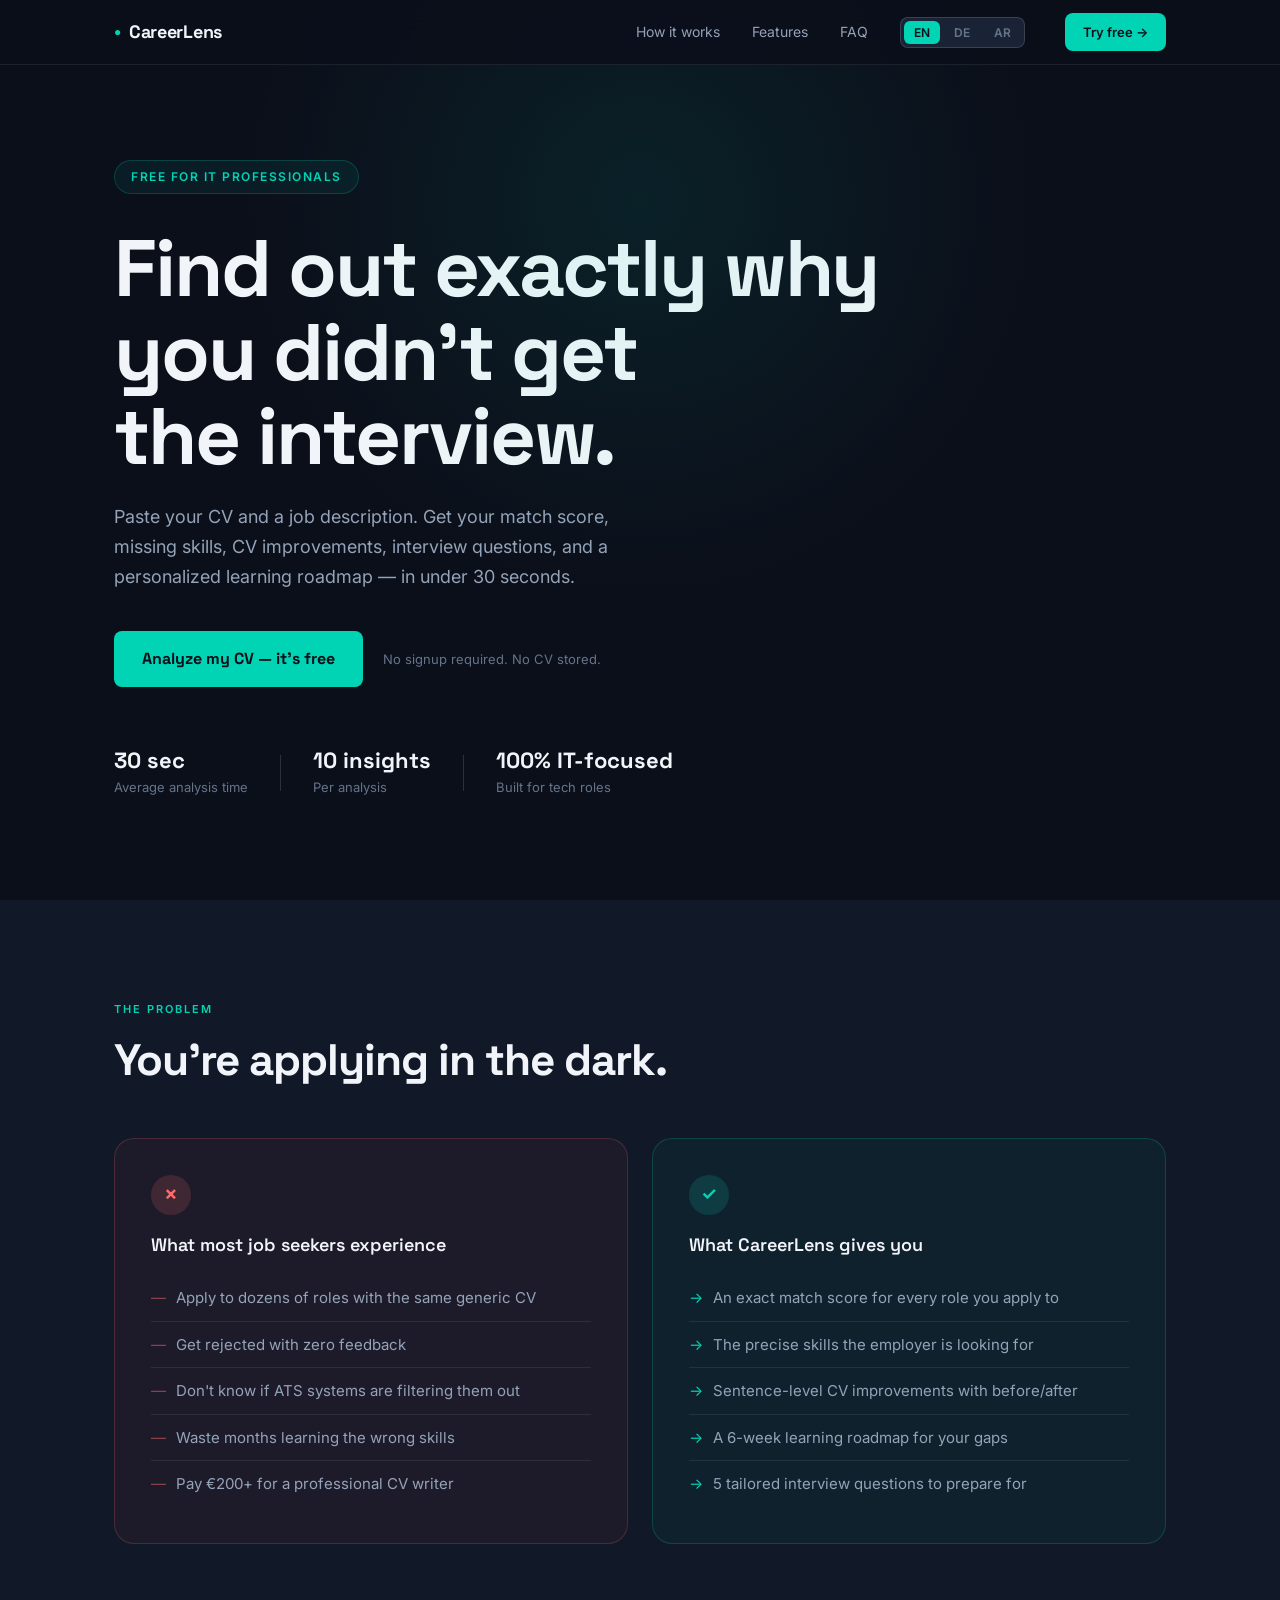
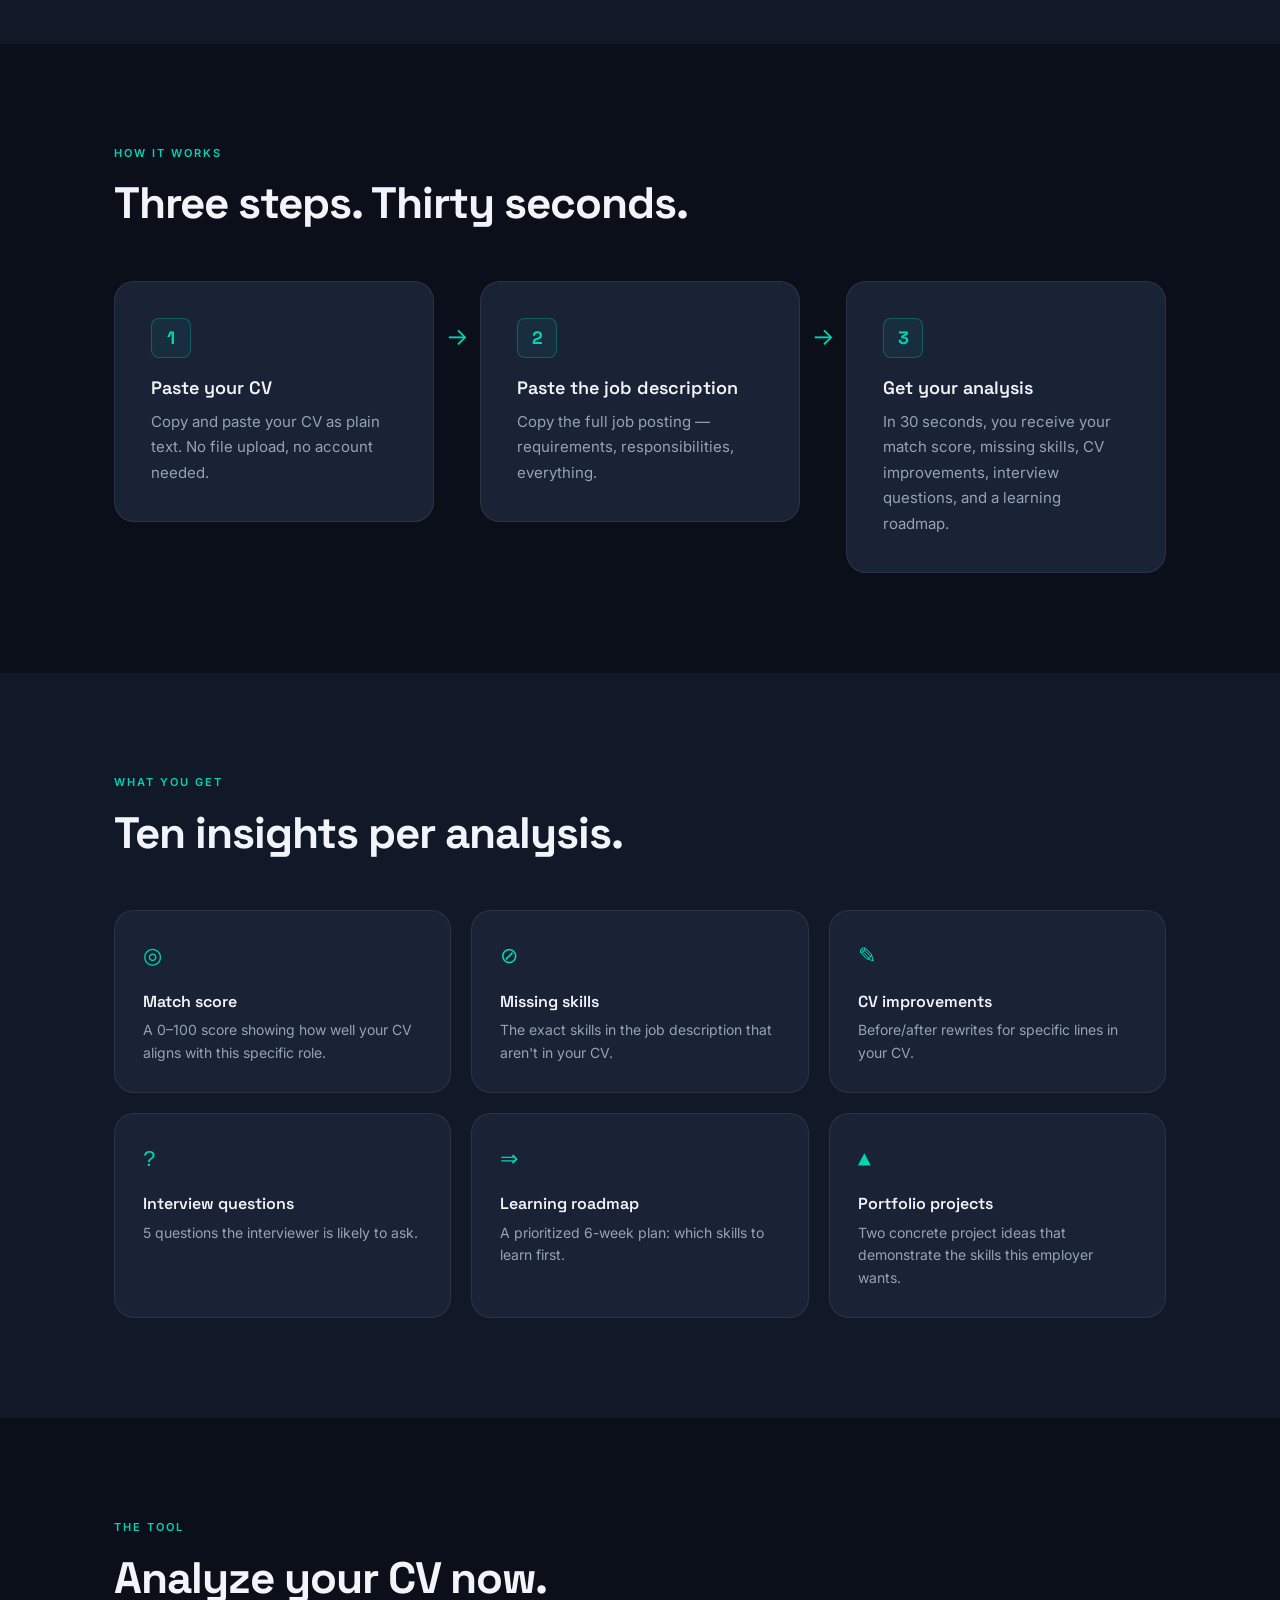
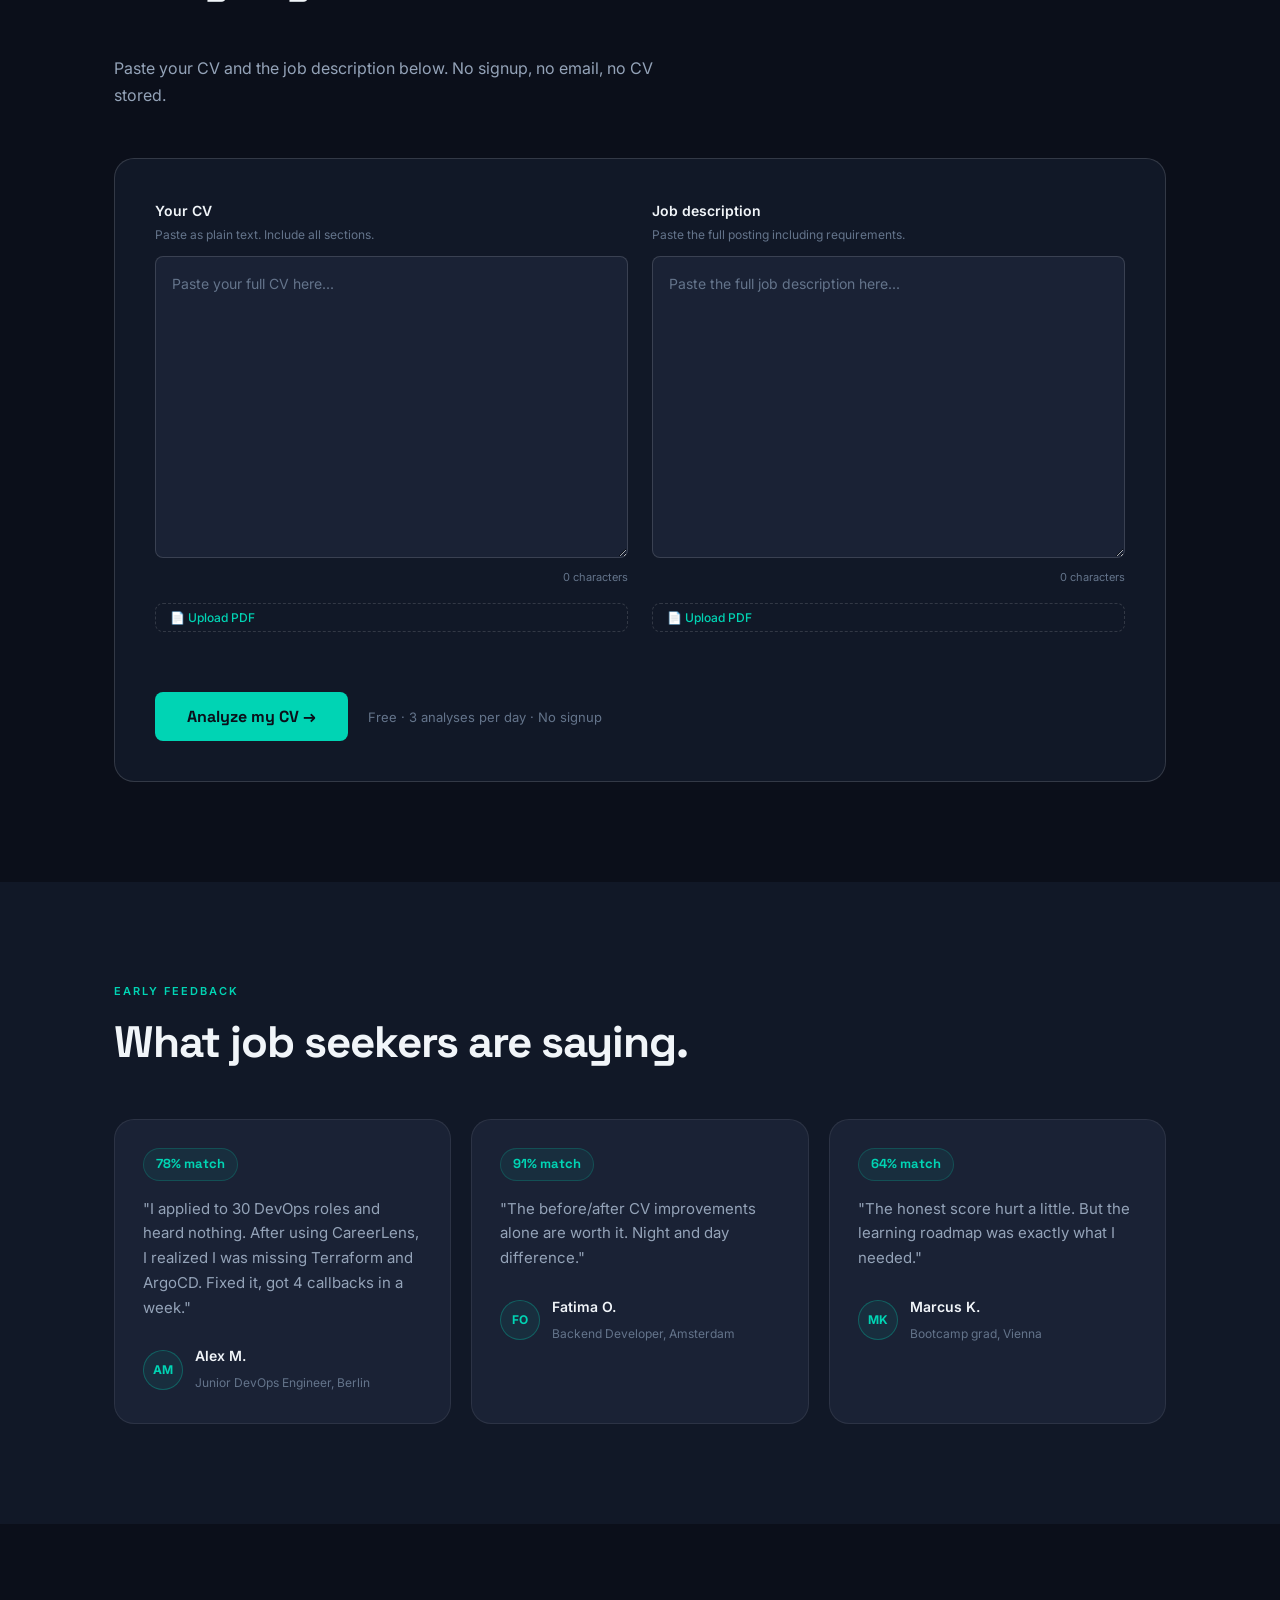
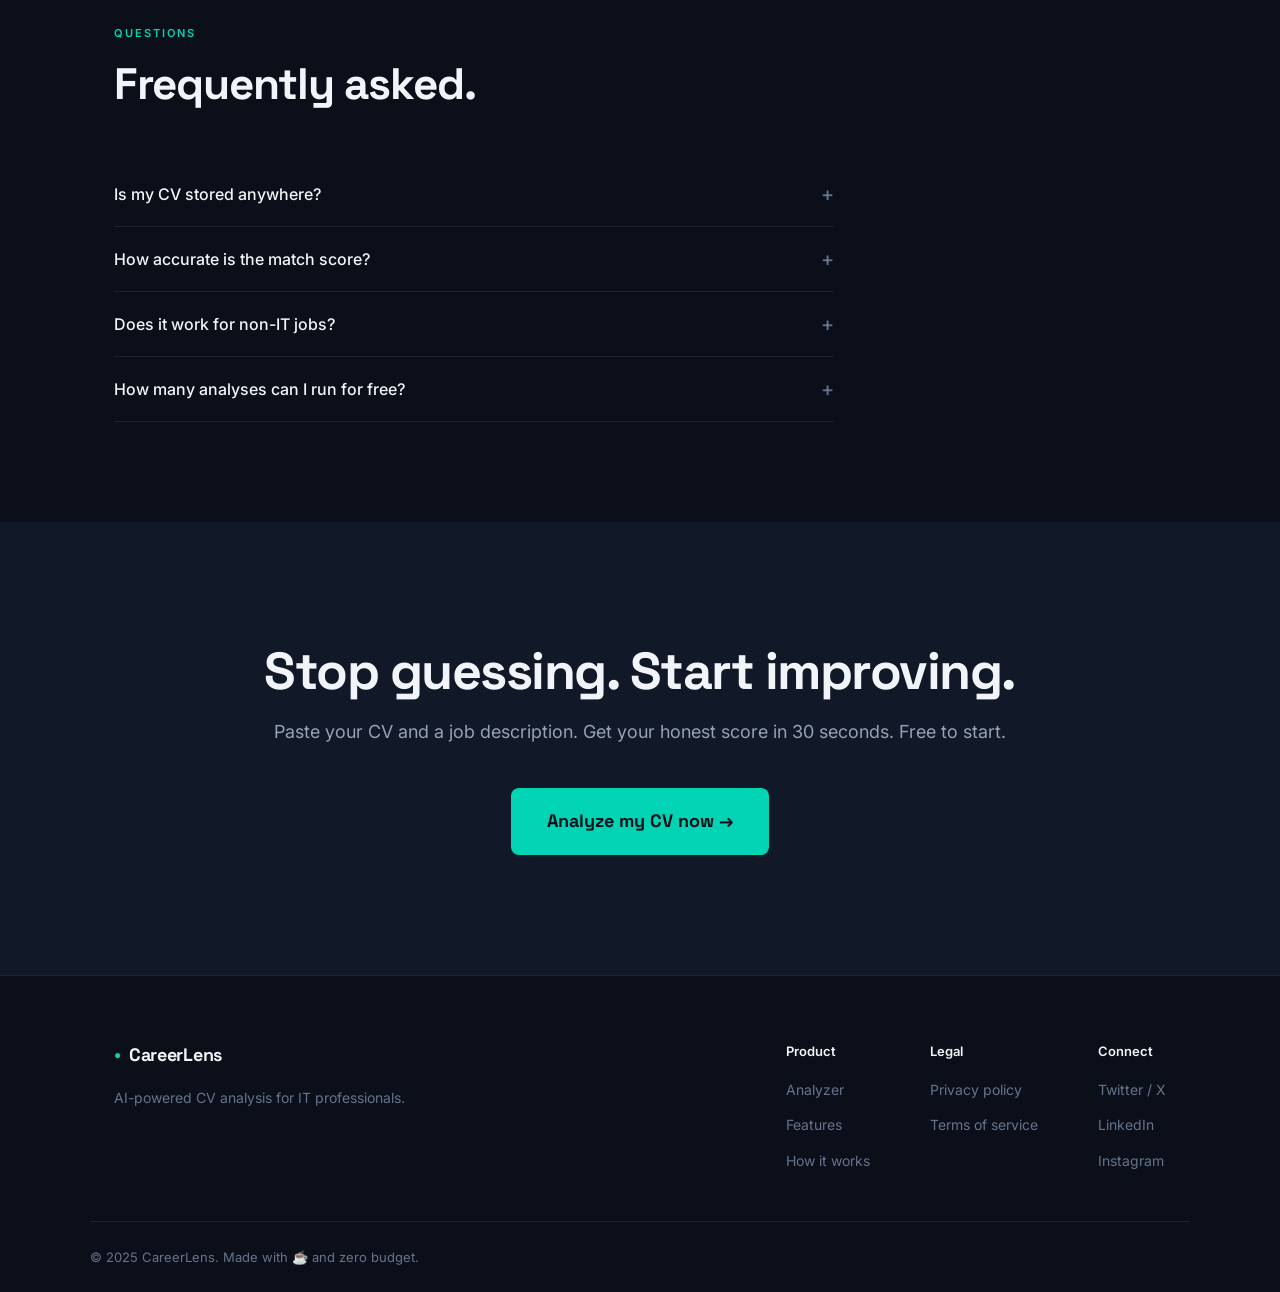
==== commit 4e241891: "Update index.html" ====
--- a/index.html
+++ b/index.html
@@ -342,9 +342,9 @@
         </div>
         <div class="footer-col">
           <strong data-i18n="footer_connect">Connect</strong>
-          <a href="#">Twitter / X</a>
-          <a href="#">LinkedIn</a>
-          <a href="#">GitHub</a>
+          <a href="https://x.com/AsaadSammouh" target="_blank">Twitter / X</a>
+<a href="https://www.linkedin.com/in/asaad-sammouh-0ba9523b6" target="_blank">LinkedIn</a>
+<a href="https://www.instagram.com/asaadsammouh" target="_blank">Instagram</a>
         </div>
       </div>
     </div>
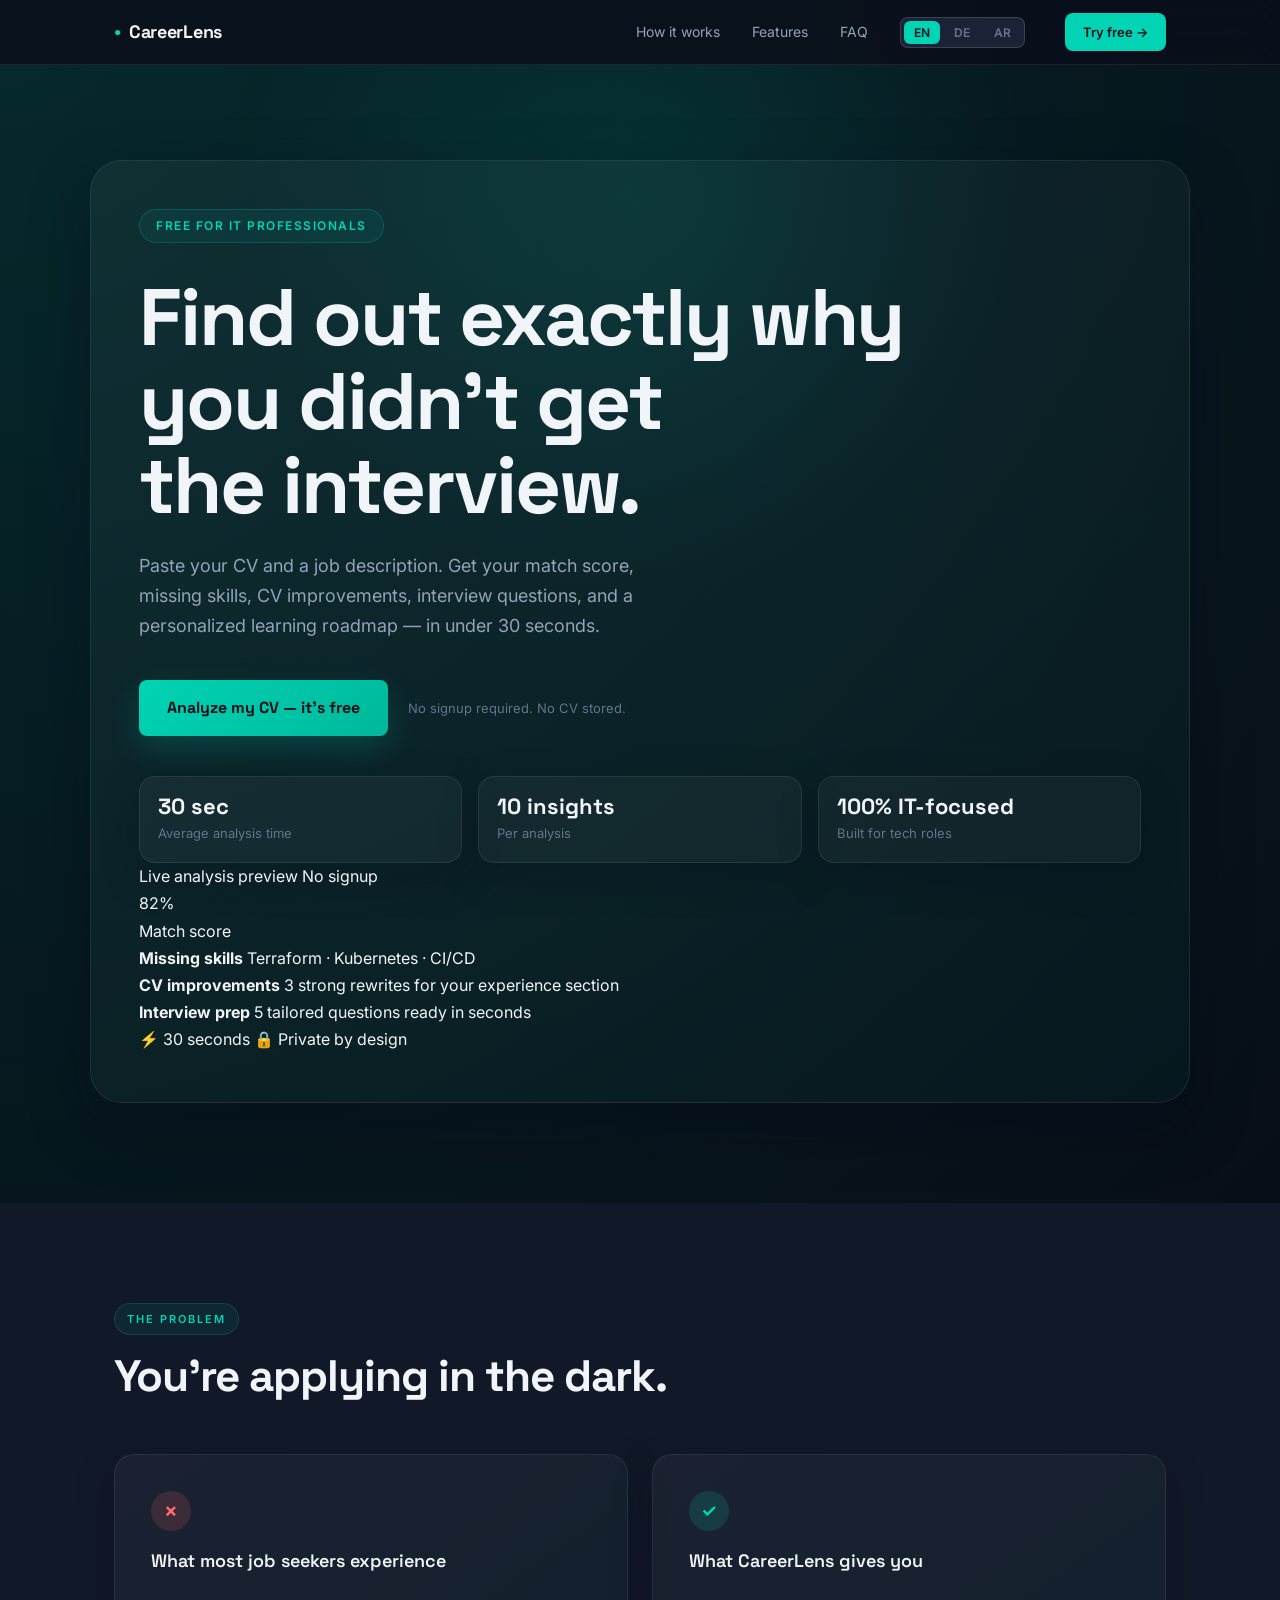
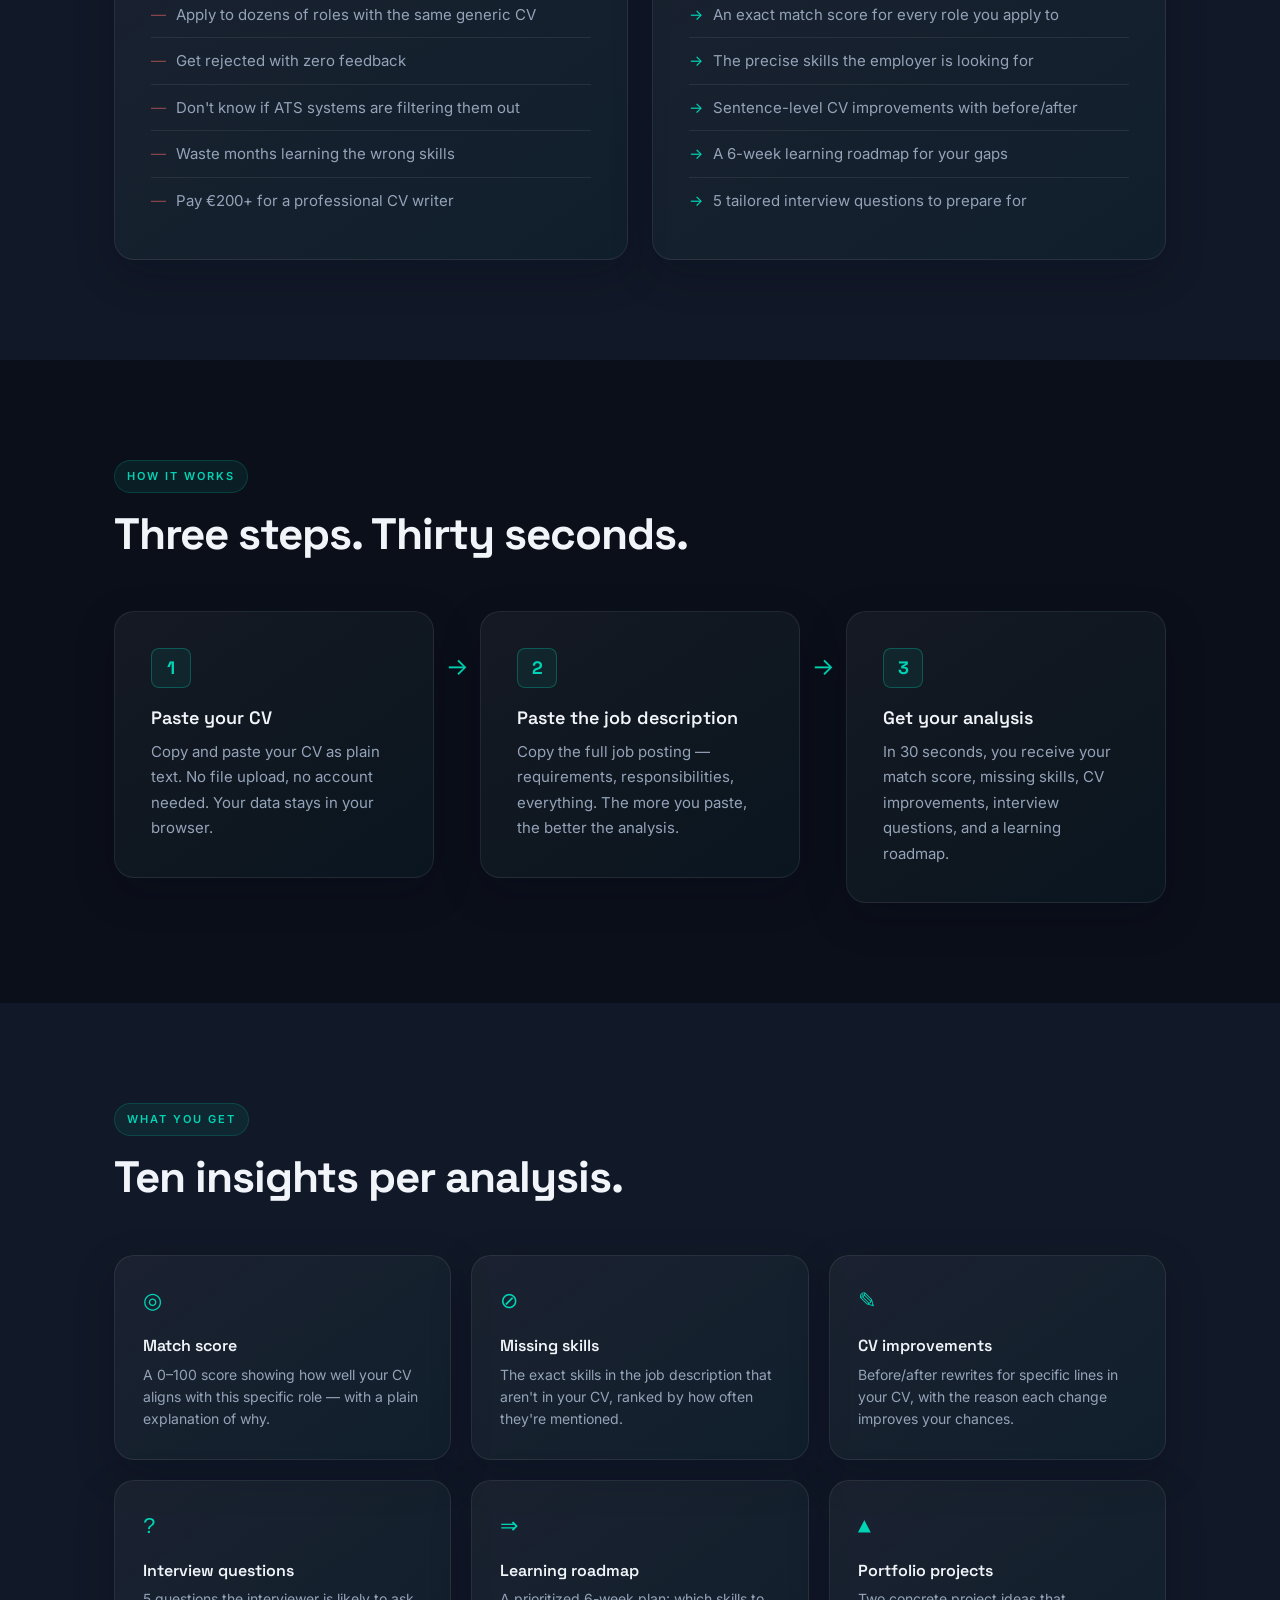
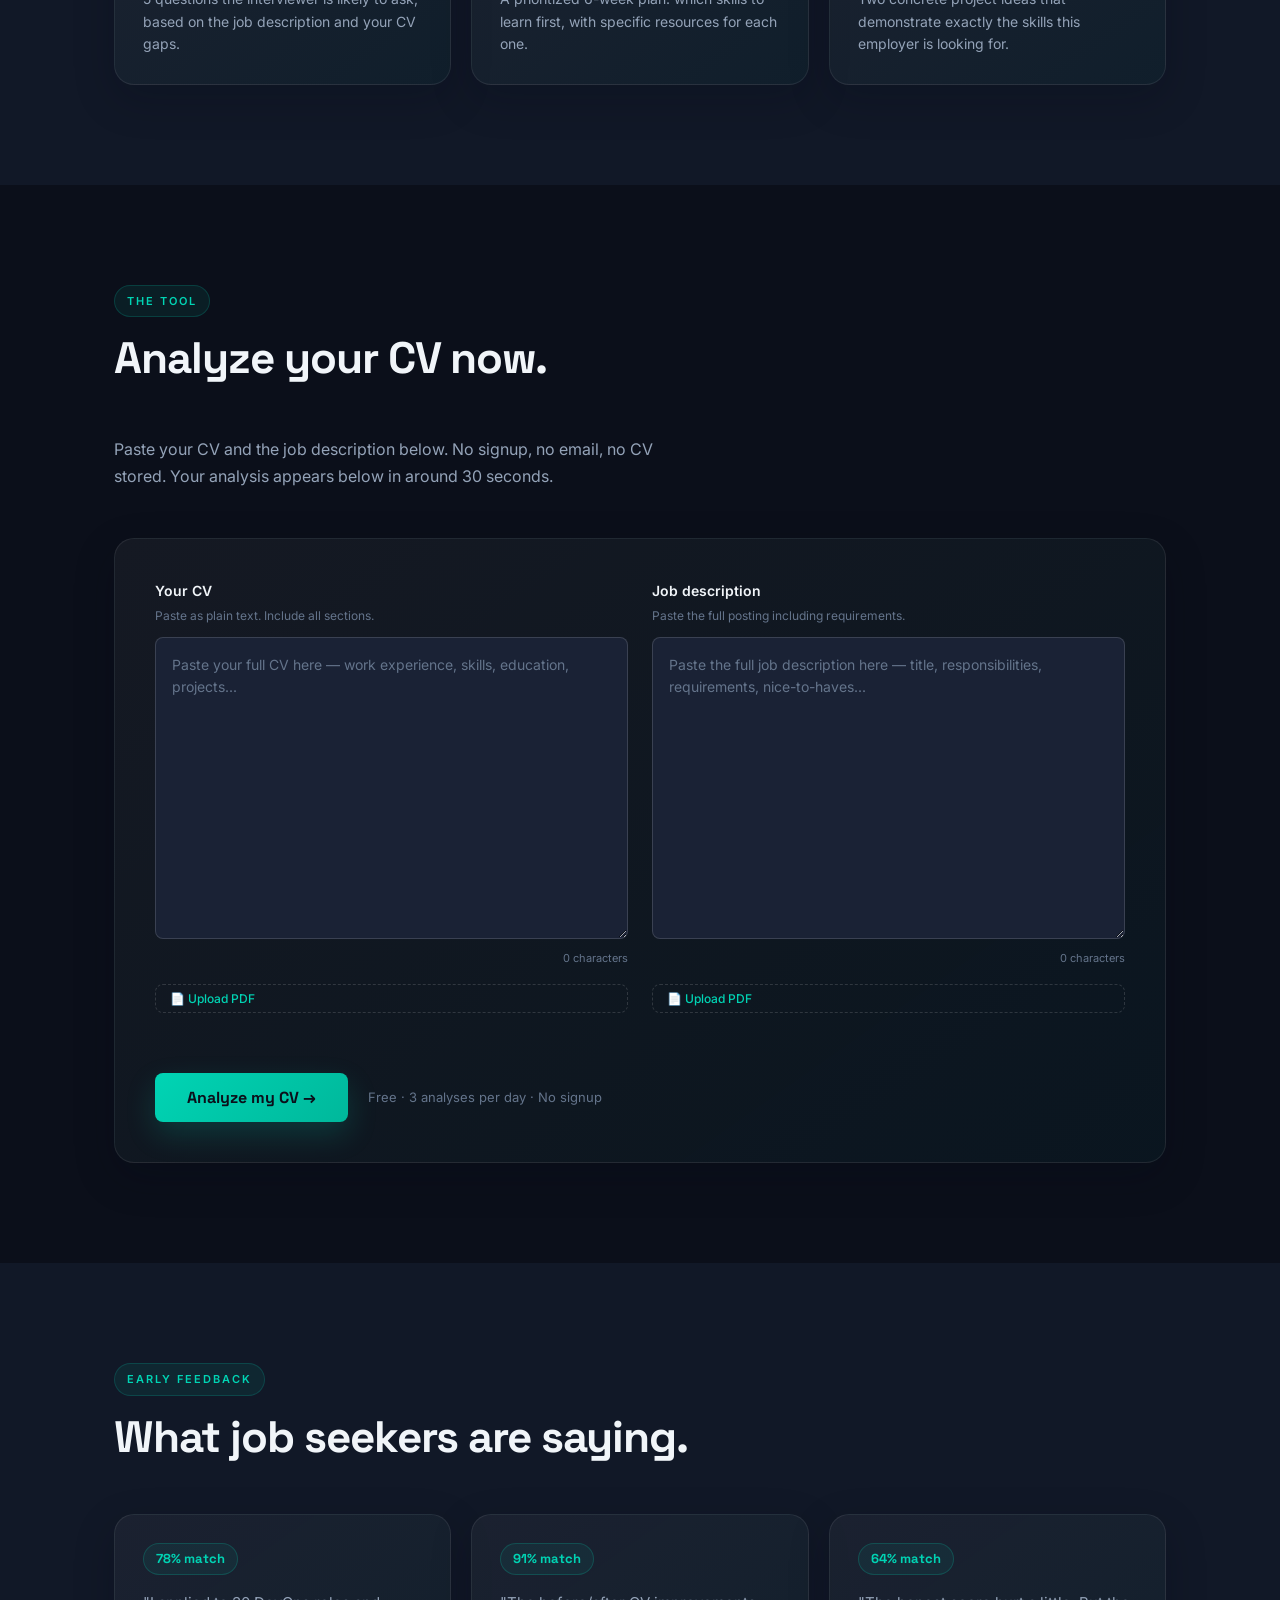
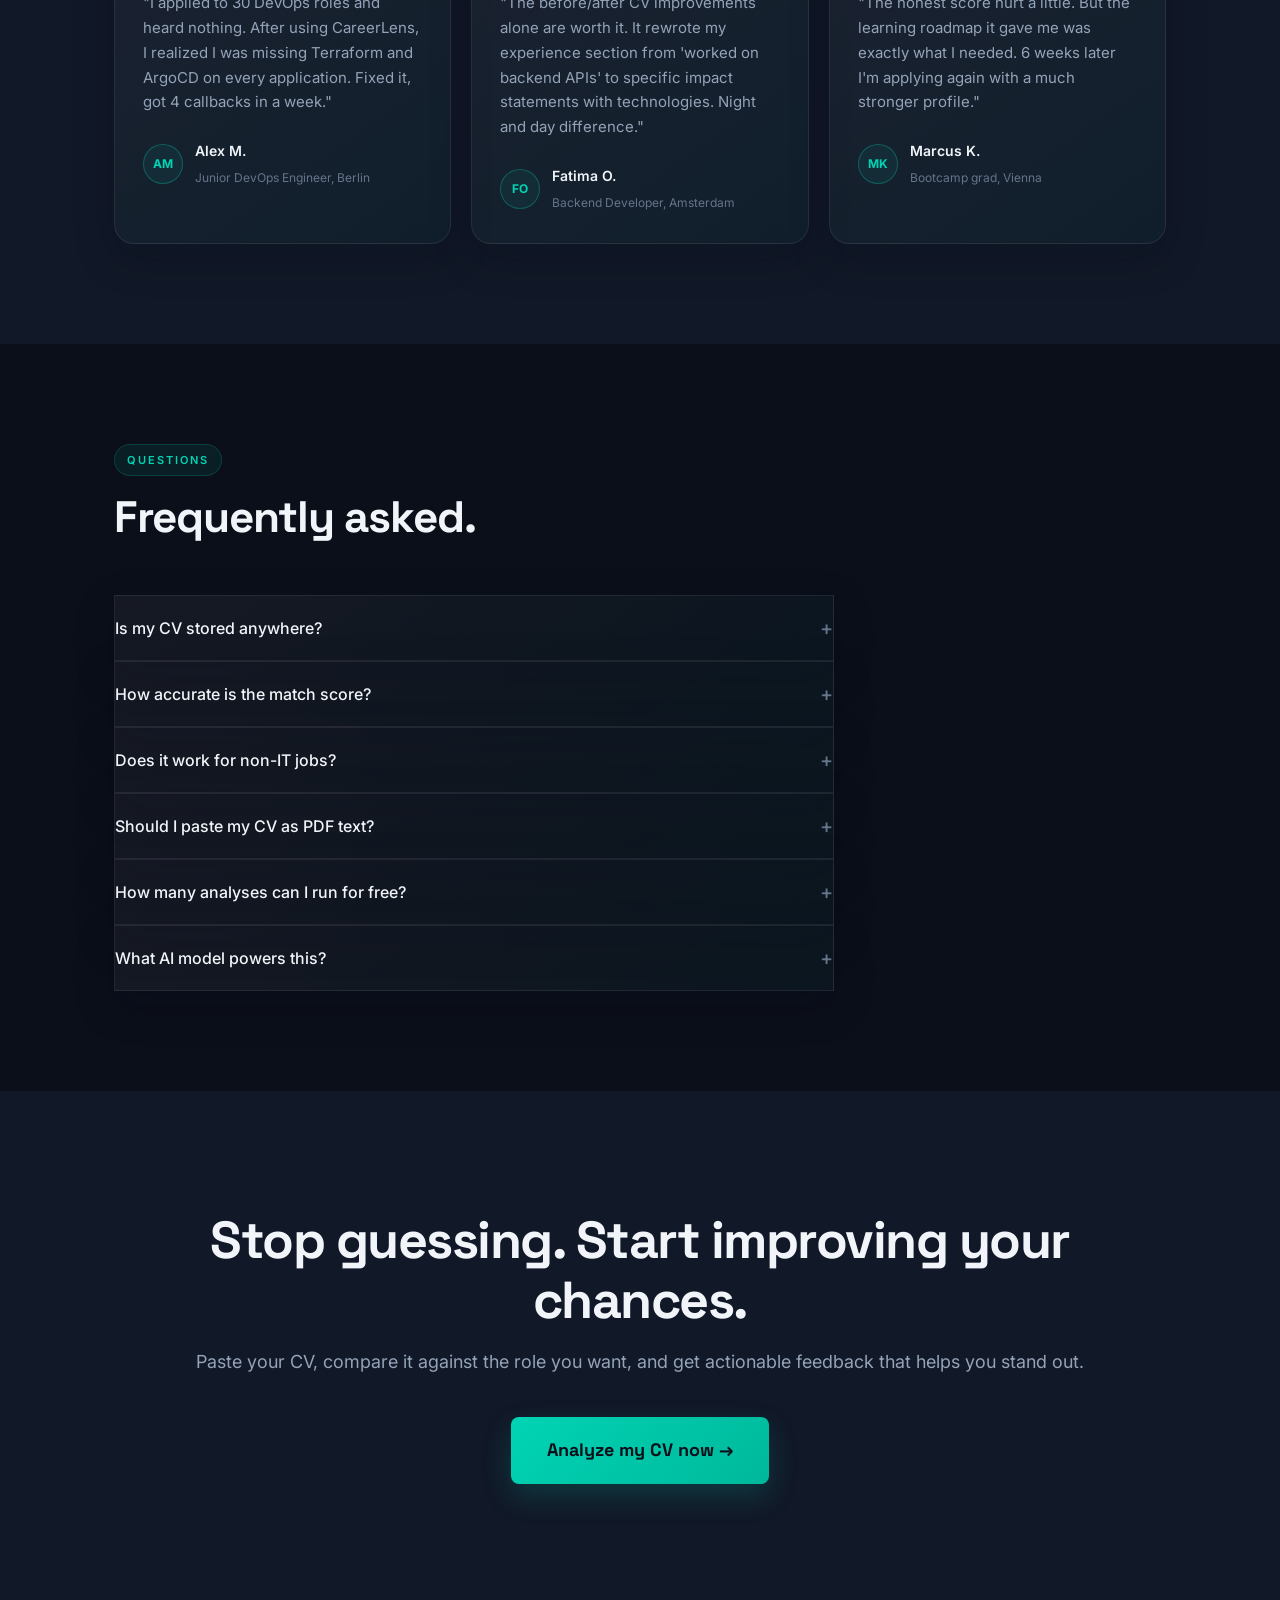
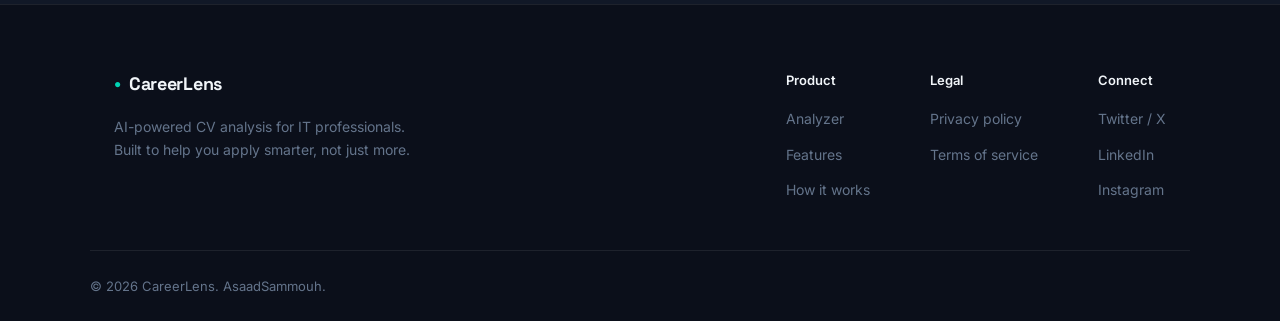
==== commit c5b73799: "Update index.html" ====
--- a/index.html
+++ b/index.html
@@ -5,6 +5,10 @@
   <meta name="viewport" content="width=device-width, initial-scale=1.0" />
   <title>CareerLens — AI CV Analyzer for IT Professionals</title>
   <meta name="description" content="Paste your CV and a job description. Get your match score, missing skills, CV improvements, interview questions, and a learning roadmap — in 30 seconds." />
+  <meta property="og:title" content="CareerLens — AI CV Analyzer for IT Professionals" />
+  <meta property="og:description" content="Find out exactly why you didn't get the interview. Free for IT job seekers." />
+  <meta property="og:type" content="website" />
+  <meta name="twitter:card" content="summary_large_image" />
   <link rel="preconnect" href="https://fonts.googleapis.com" />
   <link rel="preconnect" href="https://fonts.gstatic.com" crossorigin />
   <link href="https://fonts.googleapis.com/css2?family=Inter:wght@400;500;600&family=Space+Grotesk:wght@500;600;700&display=swap" rel="stylesheet" />
@@ -20,15 +24,15 @@
         <span class="logo-mark">●</span>CareerLens
       </a>
       <nav class="nav-links">
-        <a href="#how-it-works" data-i18n="nav_how">How it works</a>
-        <a href="#features" data-i18n="nav_features">Features</a>
-        <a href="#faq" data-i18n="nav_faq">FAQ</a>
-        <div class="lang-switcher">
+        <a href="#how-it-works">How it works</a>
+        <a href="#features">Features</a>
+        <a href="#faq">FAQ</a>
+        <div class="lang-switcher" aria-label="Language switcher">
           <button class="lang-btn active" data-lang="en">EN</button>
           <button class="lang-btn" data-lang="de">DE</button>
           <button class="lang-btn" data-lang="ar">AR</button>
         </div>
-        <a href="#analyzer" class="btn-nav" data-i18n="nav_try">Try free →</a>
+        <a href="#analyzer" class="btn-nav">Try free →</a>
       </nav>
       <button class="nav-hamburger" aria-label="Open menu" id="hamburger">
         <span></span><span></span><span></span>
@@ -39,27 +43,65 @@
   <!-- HERO -->
   <section class="hero">
     <div class="container">
-      <div class="hero-eyebrow" data-i18n="hero_eyebrow">Free for IT professionals</div>
-      <h1 class="hero-headline" data-i18n="hero_h1">Find out exactly why<br/>you didn't get<br/>the interview.</h1>
-      <p class="hero-sub" data-i18n="hero_sub">Paste your CV and a job description. Get your match score, missing skills, CV improvements, interview questions, and a personalized learning roadmap — in under 30 seconds.</p>
-      <div class="hero-cta">
-        <a href="#analyzer" class="btn-primary" data-i18n="hero_btn">Analyze my CV — it's free</a>
-        <span class="hero-note" data-i18n="hero_note">No signup required. No CV stored.</span>
-      </div>
-      <div class="hero-stats">
-        <div class="stat">
-          <strong data-i18n="stat1_val">30 sec</strong>
-          <span data-i18n="stat1_label">Average analysis time</span>
-        </div>
-        <div class="stat-divider"></div>
-        <div class="stat">
-          <strong data-i18n="stat2_val">10 insights</strong>
-          <span data-i18n="stat2_label">Per analysis</span>
-        </div>
-        <div class="stat-divider"></div>
-        <div class="stat">
-          <strong data-i18n="stat3_val">100% IT-focused</strong>
-          <span data-i18n="stat3_label">Built for tech roles</span>
+      <div class="hero-grid">
+        <div class="hero-copy">
+          <div class="hero-eyebrow" data-i18n="hero_eyebrow">Free for IT professionals</div>
+          <h1 class="hero-headline" data-i18n="hero_h1">
+            Find out exactly why<br />
+            you didn't get<br />
+            the interview.
+          </h1>
+          <p class="hero-sub" data-i18n="hero_sub">
+            Paste your CV and a job description. Get an honest match score, the missing skills recruiters expect,
+            better CV wording, interview questions, and a roadmap to improve — all in under 30 seconds.
+          </p>
+          <div class="hero-cta">
+            <a href="#analyzer" class="btn-primary" data-i18n="hero_btn">Analyze my CV — it's free</a>
+            <span class="hero-note" data-i18n="hero_note">No signup required · No CV stored · Private by design</span>
+          </div>
+          <div class="hero-stats">
+            <div class="stat">
+              <strong data-i18n="stat1_val">30 sec</strong>
+              <span data-i18n="stat1_label">Average analysis time</span>
+            </div>
+            <div class="stat">
+              <strong data-i18n="stat2_val">10 insights</strong>
+              <span data-i18n="stat2_label">Per analysis</span>
+            </div>
+            <div class="stat">
+              <strong data-i18n="stat3_val">100% IT-focused</strong>
+              <span data-i18n="stat3_label">Built for tech roles</span>
+            </div>
+          </div>
+        </div>
+
+        <div class="hero-panel" aria-label="Preview of analysis results">
+          <div class="hero-panel-header">
+            <span class="hero-panel-badge">Live analysis preview</span>
+            <span class="hero-panel-chip">No signup</span>
+          </div>
+          <div class="hero-panel-score">
+            <div class="hero-panel-score-value">82%</div>
+            <div class="hero-panel-score-label">Match score</div>
+          </div>
+          <ul class="hero-panel-list">
+            <li>
+              <strong>Missing skills</strong>
+              <span>Terraform · Kubernetes · CI/CD</span>
+            </li>
+            <li>
+              <strong>CV improvements</strong>
+              <span>3 strong rewrites for your experience section</span>
+            </li>
+            <li>
+              <strong>Interview prep</strong>
+              <span>5 tailored questions ready in seconds</span>
+            </li>
+          </ul>
+          <div class="hero-panel-footer">
+            <span>⚡ 30 seconds</span>
+            <span>🔒 Private by design</span>
+          </div>
         </div>
       </div>
     </div>
@@ -68,29 +110,29 @@
   <!-- PROBLEM & SOLUTION -->
   <section class="problem-solution" id="features">
     <div class="container">
-      <div class="section-label" data-i18n="problem_label">The problem</div>
-      <h2 class="section-headline" data-i18n="problem_h2">You're applying in the dark.</h2>
+      <div class="section-label">The problem</div>
+      <h2 class="section-headline">You're applying in the dark.</h2>
       <div class="ps-grid">
         <div class="ps-card ps-problem">
           <div class="ps-icon">✗</div>
-          <h3 data-i18n="problem_title">What most job seekers experience</h3>
+          <h3>What most job seekers experience</h3>
           <ul>
-            <li data-i18n="problem_1">Apply to dozens of roles with the same generic CV</li>
-            <li data-i18n="problem_2">Get rejected with zero feedback</li>
-            <li data-i18n="problem_3">Don't know if ATS systems are filtering them out</li>
-            <li data-i18n="problem_4">Waste months learning the wrong skills</li>
-            <li data-i18n="problem_5">Pay €200+ for a professional CV writer</li>
+            <li>Apply to dozens of roles with the same generic CV</li>
+            <li>Get rejected with zero feedback</li>
+            <li>Don't know if ATS systems are filtering them out</li>
+            <li>Waste months learning the wrong skills</li>
+            <li>Pay €200+ for a professional CV writer</li>
           </ul>
         </div>
         <div class="ps-card ps-solution">
           <div class="ps-icon">✓</div>
-          <h3 data-i18n="solution_title">What CareerLens gives you</h3>
+          <h3>What CareerLens gives you</h3>
           <ul>
-            <li data-i18n="solution_1">An exact match score for every role you apply to</li>
-            <li data-i18n="solution_2">The precise skills the employer is looking for</li>
-            <li data-i18n="solution_3">Sentence-level CV improvements with before/after</li>
-            <li data-i18n="solution_4">A 6-week learning roadmap for your gaps</li>
-            <li data-i18n="solution_5">5 tailored interview questions to prepare for</li>
+            <li>An exact match score for every role you apply to</li>
+            <li>The precise skills the employer is looking for</li>
+            <li>Sentence-level CV improvements with before/after</li>
+            <li>A 6-week learning roadmap for your gaps</li>
+            <li>5 tailored interview questions to prepare for</li>
           </ul>
         </div>
       </div>
@@ -100,108 +142,119 @@
   <!-- HOW IT WORKS -->
   <section class="how-it-works" id="how-it-works">
     <div class="container">
-      <div class="section-label" data-i18n="howitworks_label">How it works</div>
-      <h2 class="section-headline" data-i18n="howitworks_h2">Three steps. Thirty seconds.</h2>
+      <div class="section-label">How it works</div>
+      <h2 class="section-headline">Three steps. Thirty seconds.</h2>
       <div class="steps-grid">
         <div class="step">
           <div class="step-num">1</div>
-          <h3 data-i18n="step1_h">Paste your CV</h3>
-          <p data-i18n="step1_p">Copy and paste your CV as plain text. No file upload, no account needed. Your data stays in your browser.</p>
+          <h3>Paste your CV</h3>
+          <p>Copy and paste your CV as plain text. No file upload, no account needed. Your data stays in your browser.</p>
         </div>
         <div class="step-arrow">→</div>
         <div class="step">
           <div class="step-num">2</div>
-          <h3 data-i18n="step2_h">Paste the job description</h3>
-          <p data-i18n="step2_p">Copy the full job posting — requirements, responsibilities, everything. The more you paste, the better the analysis.</p>
+          <h3>Paste the job description</h3>
+          <p>Copy the full job posting — requirements, responsibilities, everything. The more you paste, the better the analysis.</p>
         </div>
         <div class="step-arrow">→</div>
         <div class="step">
           <div class="step-num">3</div>
-          <h3 data-i18n="step3_h">Get your analysis</h3>
-          <p data-i18n="step3_p">In 30 seconds, you receive your match score, missing skills, CV improvements, interview questions, and a learning roadmap.</p>
-        </div>
-      </div>
-    </div>
-  </section>
-
-  <!-- FEATURES -->
+          <h3>Get your analysis</h3>
+          <p>In 30 seconds, you receive your match score, missing skills, CV improvements, interview questions, and a learning roadmap.</p>
+        </div>
+      </div>
+    </div>
+  </section>
+
+  <!-- FEATURES DEEP DIVE -->
   <section class="features-deep">
     <div class="container">
-      <div class="section-label" data-i18n="features_label">What you get</div>
-      <h2 class="section-headline" data-i18n="features_h2">Ten insights per analysis.</h2>
+      <div class="section-label">What you get</div>
+      <h2 class="section-headline">Ten insights per analysis.</h2>
       <div class="features-grid">
         <div class="feature-card">
           <div class="feature-icon">◎</div>
-          <h3 data-i18n="f1_h">Match score</h3>
-          <p data-i18n="f1_p">A 0–100 score showing how well your CV aligns with this specific role — with a plain explanation of why.</p>
+          <h3>Match score</h3>
+          <p>A 0–100 score showing how well your CV aligns with this specific role — with a plain explanation of why.</p>
         </div>
         <div class="feature-card">
           <div class="feature-icon">⊘</div>
-          <h3 data-i18n="f2_h">Missing skills</h3>
-          <p data-i18n="f2_p">The exact skills in the job description that aren't in your CV, ranked by how often they're mentioned.</p>
+          <h3>Missing skills</h3>
+          <p>The exact skills in the job description that aren't in your CV, ranked by how often they're mentioned.</p>
         </div>
         <div class="feature-card">
           <div class="feature-icon">✎</div>
-          <h3 data-i18n="f3_h">CV improvements</h3>
-          <p data-i18n="f3_p">Before/after rewrites for specific lines in your CV, with the reason each change improves your chances.</p>
+          <h3>CV improvements</h3>
+          <p>Before/after rewrites for specific lines in your CV, with the reason each change improves your chances.</p>
         </div>
         <div class="feature-card">
           <div class="feature-icon">?</div>
-          <h3 data-i18n="f4_h">Interview questions</h3>
-          <p data-i18n="f4_p">5 questions the interviewer is likely to ask, based on the job description and your CV gaps.</p>
+          <h3>Interview questions</h3>
+          <p>5 questions the interviewer is likely to ask, based on the job description and your CV gaps.</p>
         </div>
         <div class="feature-card">
           <div class="feature-icon">⇒</div>
-          <h3 data-i18n="f5_h">Learning roadmap</h3>
-          <p data-i18n="f5_p">A prioritized 6-week plan: which skills to learn first, with specific resources for each one.</p>
+          <h3>Learning roadmap</h3>
+          <p>A prioritized 6-week plan: which skills to learn first, with specific resources for each one.</p>
         </div>
         <div class="feature-card">
           <div class="feature-icon">▲</div>
-          <h3 data-i18n="f6_h">Portfolio projects</h3>
-          <p data-i18n="f6_p">Two concrete project ideas that demonstrate exactly the skills this employer is looking for.</p>
-        </div>
-      </div>
-    </div>
-  </section>
-
-  <!-- ANALYZER -->
+          <h3>Portfolio projects</h3>
+          <p>Two concrete project ideas that demonstrate exactly the skills this employer is looking for.</p>
+        </div>
+      </div>
+    </div>
+  </section>
+
+  <!-- THE ANALYZER TOOL -->
   <section class="analyzer-section" id="analyzer">
     <div class="container">
-      <div class="section-label" data-i18n="analyzer_label">The tool</div>
-      <h2 class="section-headline" data-i18n="analyzer_h2">Analyze your CV now.</h2>
-      <p class="analyzer-intro" data-i18n="analyzer_intro">Paste your CV and the job description below. No signup, no email, no CV stored. Your analysis appears below in around 30 seconds.</p>
+      <div class="section-label">The tool</div>
+      <h2 class="section-headline">Analyze your CV now.</h2>
+      <p class="analyzer-intro">Paste your CV and the job description below. No signup, no email, no CV stored. Your analysis appears below in around 30 seconds.</p>
 
       <div class="analyzer-box">
         <div class="analyzer-inputs">
           <div class="input-group">
             <label for="cv-input" class="input-label">
-              <span data-i18n="cv_label">Your CV</span>
-              <span class="input-hint" data-i18n="cv_hint">Paste as plain text. Include all sections.</span>
+              Your CV
+              <span class="input-hint">Paste as plain text. Include all sections.</span>
             </label>
-            <textarea id="cv-input" class="analyzer-textarea" data-i18n="cv_placeholder" placeholder="Paste your full CV here..." rows="12"></textarea>
+            <textarea
+              id="cv-input"
+              class="analyzer-textarea"
+              placeholder="Paste your full CV here — work experience, skills, education, projects..."
+              rows="12"
+            ></textarea>
             <div class="char-count" id="cv-count">0 characters</div>
           </div>
           <div class="input-group">
             <label for="jd-input" class="input-label">
-              <span data-i18n="jd_label">Job description</span>
-              <span class="input-hint" data-i18n="jd_hint">Paste the full posting including requirements.</span>
+              Job description
+              <span class="input-hint">Paste the full posting including requirements.</span>
             </label>
-            <textarea id="jd-input" class="analyzer-textarea" data-i18n="jd_placeholder" placeholder="Paste the full job description here..." rows="12"></textarea>
+            <textarea
+              id="jd-input"
+              class="analyzer-textarea"
+              placeholder="Paste the full job description here — title, responsibilities, requirements, nice-to-haves..."
+              rows="12"
+            ></textarea>
             <div class="char-count" id="jd-count">0 characters</div>
           </div>
         </div>
 
         <div class="analyzer-actions">
           <button class="btn-analyze" id="analyze-btn">
-            <span class="btn-analyze-text" data-i18n="analyze_btn">Analyze my CV →</span>
+            <span class="btn-analyze-text">Analyze my CV →</span>
             <span class="btn-analyze-loading" hidden>
-              <span class="spinner"></span> <span data-i18n="analyzing">Analyzing...</span>
+              <span class="spinner"></span> Analyzing...
             </span>
           </button>
-          <p class="free-note" data-i18n="free_note">Free · 3 analyses per day · No signup</p>
+          <p class="free-note">Free · 3 analyses per day · No signup</p>
         </div>
 
         <div class="results-section" id="results" hidden>
+          <!-- Score card -->
           <div class="result-score-card" id="score-card">
             <div class="score-ring">
               <svg viewBox="0 0 100 100" class="score-svg">
@@ -211,33 +264,44 @@
               <div class="score-number" id="score-number">—</div>
             </div>
             <div class="score-meta">
-              <h3 class="score-title" data-i18n="score_title">Match score</h3>
-              <p class="score-explanation" id="score-explanation"></p>
-            </div>
-          </div>
-
+              <h3 class="score-title">Match score</h3>
+              <p class="score-explanation" id="score-explanation">Running analysis…</p>
+            </div>
+          </div>
+
+          <!-- Result tabs -->
           <div class="result-tabs">
-            <button class="result-tab active" data-tab="skills" data-i18n="tab_skills">Missing skills</button>
-            <button class="result-tab" data-tab="improvements" data-i18n="tab_improvements">CV improvements</button>
-            <button class="result-tab" data-tab="questions" data-i18n="tab_questions">Interview questions</button>
-            <button class="result-tab" data-tab="roadmap" data-i18n="tab_roadmap">Learning roadmap</button>
-            <button class="result-tab" data-tab="projects" data-i18n="tab_projects">Portfolio ideas</button>
-          </div>
-
-          <div class="result-panel" id="tab-skills"></div>
-          <div class="result-panel" id="tab-improvements" hidden></div>
-          <div class="result-panel" id="tab-questions" hidden></div>
-          <div class="result-panel" id="tab-roadmap" hidden></div>
-          <div class="result-panel" id="tab-projects" hidden></div>
+            <button class="result-tab active" data-tab="skills">Missing skills</button>
+            <button class="result-tab" data-tab="improvements">CV improvements</button>
+            <button class="result-tab" data-tab="questions">Interview questions</button>
+            <button class="result-tab" data-tab="roadmap">Learning roadmap</button>
+            <button class="result-tab" data-tab="projects">Portfolio ideas</button>
+          </div>
+
+          <div class="result-panel" id="tab-skills">
+            <div class="panel-loading">Identifying skill gaps…</div>
+          </div>
+          <div class="result-panel" id="tab-improvements" hidden>
+            <div class="panel-loading">Generating CV improvements…</div>
+          </div>
+          <div class="result-panel" id="tab-questions" hidden>
+            <div class="panel-loading">Generating interview questions…</div>
+          </div>
+          <div class="result-panel" id="tab-roadmap" hidden>
+            <div class="panel-loading">Building your learning roadmap…</div>
+          </div>
+          <div class="result-panel" id="tab-projects" hidden>
+            <div class="panel-loading">Generating portfolio project ideas…</div>
+          </div>
 
           <div class="result-actions">
-            <button class="btn-secondary" id="share-btn" data-i18n="share_btn">Share your score</button>
-            <button class="btn-secondary" id="new-analysis-btn" data-i18n="new_btn">New analysis</button>
+            <button class="btn-secondary" id="share-btn">Share your score</button>
+            <button class="btn-secondary" id="new-analysis-btn">New analysis</button>
           </div>
         </div>
 
         <div class="error-section" id="error-section" hidden>
-          <p class="error-text" id="error-text"></p>
+          <p class="error-text" id="error-text">Something went wrong. Please try again.</p>
         </div>
       </div>
     </div>
@@ -246,12 +310,12 @@
   <!-- TESTIMONIALS -->
   <section class="testimonials">
     <div class="container">
-      <div class="section-label" data-i18n="testimonials_label">Early feedback</div>
-      <h2 class="section-headline" data-i18n="testimonials_h2">What job seekers are saying.</h2>
+      <div class="section-label">Early feedback</div>
+      <h2 class="section-headline">What job seekers are saying.</h2>
       <div class="testimonials-grid">
         <div class="testimonial-card">
           <div class="testimonial-score">78% match</div>
-          <p data-i18n="t1_text">"I applied to 30 DevOps roles and heard nothing. After using CareerLens, I realized I was missing Terraform and ArgoCD on every application. Fixed it, got 4 callbacks in a week."</p>
+          <p>"I applied to 30 DevOps roles and heard nothing. After using CareerLens, I realized I was missing Terraform and ArgoCD on every application. Fixed it, got 4 callbacks in a week."</p>
           <div class="testimonial-author">
             <div class="testimonial-avatar">AM</div>
             <div>
@@ -262,7 +326,7 @@
         </div>
         <div class="testimonial-card">
           <div class="testimonial-score">91% match</div>
-          <p data-i18n="t2_text">"The before/after CV improvements alone are worth it. It rewrote my experience section from 'worked on backend APIs' to specific impact statements with technologies. Night and day difference."</p>
+          <p>"The before/after CV improvements alone are worth it. It rewrote my experience section from 'worked on backend APIs' to specific impact statements with technologies. Night and day difference."</p>
           <div class="testimonial-author">
             <div class="testimonial-avatar">FO</div>
             <div>
@@ -273,7 +337,7 @@
         </div>
         <div class="testimonial-card">
           <div class="testimonial-score">64% match</div>
-          <p data-i18n="t3_text">"The honest score hurt a little. But the learning roadmap it gave me was exactly what I needed. 6 weeks later I'm applying again with a much stronger profile."</p>
+          <p>"The honest score hurt a little. But the learning roadmap it gave me was exactly what I needed. 6 weeks later I'm applying again with a much stronger profile."</p>
           <div class="testimonial-author">
             <div class="testimonial-avatar">MK</div>
             <div>
@@ -289,24 +353,32 @@
   <!-- FAQ -->
   <section class="faq-section" id="faq">
     <div class="container">
-      <div class="section-label" data-i18n="faq_label">Questions</div>
-      <h2 class="section-headline" data-i18n="faq_h2">Frequently asked.</h2>
+      <div class="section-label">Questions</div>
+      <h2 class="section-headline">Frequently asked.</h2>
       <div class="faq-list">
         <div class="faq-item">
-          <button class="faq-question" data-i18n="faq1_q">Is my CV stored anywhere?</button>
-          <div class="faq-answer" data-i18n="faq1_a">No. Your CV and job description are sent directly to the AI for analysis and are never stored on our servers.</div>
-        </div>
-        <div class="faq-item">
-          <button class="faq-question" data-i18n="faq2_q">How accurate is the match score?</button>
-          <div class="faq-answer" data-i18n="faq2_a">The score reflects how well your CV language matches the job description's requirements. Use it as a guide, not a verdict.</div>
-        </div>
-        <div class="faq-item">
-          <button class="faq-question" data-i18n="faq3_q">Does it work for non-IT jobs?</button>
-          <div class="faq-answer" data-i18n="faq3_a">CareerLens is specifically designed for IT roles — software engineering, DevOps, data science, cloud, QA, and related fields.</div>
-        </div>
-        <div class="faq-item">
-          <button class="faq-question" data-i18n="faq4_q">How many analyses can I run for free?</button>
-          <div class="faq-answer" data-i18n="faq4_a">3 per day on the free plan. Upgrade to Pro for unlimited analyses.</div>
+          <button class="faq-question">Is my CV stored anywhere?</button>
+          <div class="faq-answer">No. Your CV and job description are sent directly to the AI for analysis and are never stored on our servers. We don't log the content of your inputs.</div>
+        </div>
+        <div class="faq-item">
+          <button class="faq-question">How accurate is the match score?</button>
+          <div class="faq-answer">The score reflects how well your CV language matches the job description's requirements. It's a strong signal, not a guarantee. Some companies weight experience over keywords — use the score as a guide, not a verdict.</div>
+        </div>
+        <div class="faq-item">
+          <button class="faq-question">Does it work for non-IT jobs?</button>
+          <div class="faq-answer">CareerLens is specifically designed for IT roles — software engineering, DevOps, data science, cloud, QA, and related fields. It works best when both the CV and JD are technical in nature.</div>
+        </div>
+        <div class="faq-item">
+          <button class="faq-question">Should I paste my CV as PDF text?</button>
+          <div class="faq-answer">Yes — open your CV PDF, select all text, copy and paste. Make sure formatting is readable. Avoid pasting from a Word table, as the text extraction may be messy.</div>
+        </div>
+        <div class="faq-item">
+          <button class="faq-question">How many analyses can I run for free?</button>
+          <div class="faq-answer">3 per day on the free plan. That's enough to analyze your top 3 target roles each day. If you need more, the Pro plan is €9/month with unlimited analyses.</div>
+        </div>
+        <div class="faq-item">
+          <button class="faq-question">What AI model powers this?</button>
+          <div class="faq-answer">CareerLens uses Claude by Anthropic — one of the most capable AI models for nuanced document analysis and reasoning. The prompts are carefully engineered to produce IT-specific, actionable output.</div>
         </div>
       </div>
     </div>
@@ -315,9 +387,9 @@
   <!-- CTA -->
   <section class="cta-section">
     <div class="container">
-      <h2 class="cta-headline" data-i18n="cta_h2">Stop guessing. Start improving.</h2>
-      <p class="cta-sub" data-i18n="cta_sub">Paste your CV and a job description. Get your honest score in 30 seconds. Free to start.</p>
-      <a href="#analyzer" class="btn-primary btn-large" data-i18n="cta_btn">Analyze my CV now →</a>
+      <h2 class="cta-headline">Stop guessing. Start improving your chances.</h2>
+      <p class="cta-sub">Paste your CV, compare it against the role you want, and get actionable feedback that helps you stand out.</p>
+      <a href="#analyzer" class="btn-primary btn-large">Analyze my CV now →</a>
     </div>
   </section>
 
@@ -325,31 +397,33 @@
   <footer class="footer">
     <div class="container footer-inner">
       <div class="footer-brand">
-        <a href="/" class="logo"><span class="logo-mark">●</span>CareerLens</a>
-        <p data-i18n="footer_desc">AI-powered CV analysis for IT professionals.</p>
+        <a href="/" class="logo">
+          <span class="logo-mark">●</span>CareerLens
+        </a>
+        <p>AI-powered CV analysis for IT professionals.<br/>Built to help you apply smarter, not just more.</p>
       </div>
       <div class="footer-links">
         <div class="footer-col">
-          <strong data-i18n="footer_product">Product</strong>
-          <a href="#analyzer" data-i18n="footer_analyzer">Analyzer</a>
-          <a href="#features" data-i18n="nav_features">Features</a>
-          <a href="#how-it-works" data-i18n="nav_how">How it works</a>
+          <strong>Product</strong>
+          <a href="#analyzer">Analyzer</a>
+          <a href="#features">Features</a>
+          <a href="#how-it-works">How it works</a>
         </div>
         <div class="footer-col">
-          <strong data-i18n="footer_legal">Legal</strong>
-          <a href="#" data-i18n="footer_privacy">Privacy policy</a>
-          <a href="#" data-i18n="footer_terms">Terms of service</a>
+          <strong>Legal</strong>
+          <a href="#">Privacy policy</a>
+          <a href="#">Terms of service</a>
         </div>
         <div class="footer-col">
-          <strong data-i18n="footer_connect">Connect</strong>
-          <a href="https://x.com/AsaadSammouh" target="_blank">Twitter / X</a>
-<a href="https://www.linkedin.com/in/asaad-sammouh-0ba9523b6" target="_blank">LinkedIn</a>
-<a href="https://www.instagram.com/asaadsammouh" target="_blank">Instagram</a>
+          <strong>Connect</strong>
+          <a href="https://x.com/AsaadSammouh" target="_blank" rel="noopener noreferrer">Twitter / X</a>
+          <a href="https://www.linkedin.com/in/asaad-sammouh-0ba9523b6" target="_blank" rel="noopener noreferrer">LinkedIn</a>
+          <a href="https://www.instagram.com/asaadsammouh" target="_blank" rel="noopener noreferrer">Instagram</a>
         </div>
       </div>
     </div>
     <div class="container footer-bottom">
-      <p data-i18n="footer_copy">© 2025 CareerLens. Made with ☕ and zero budget.</p>
+      <p>© 2026 CareerLens. AsaadSammouh.</p>
     </div>
   </footer>
 
--- a/style.css
+++ b/style.css
@@ -24,6 +24,10 @@
   --text-3:    #64748B;
   --border:    rgba(255,255,255,0.08);
   --border-2:  rgba(255,255,255,0.14);
+  --surface:   rgba(255,255,255,0.035);
+  --surface-2: rgba(255,255,255,0.05);
+  --shadow:    0 24px 60px rgba(2, 8, 23, 0.35);
+  --shadow-soft: 0 14px 40px rgba(2, 8, 23, 0.22);
   --radius-sm: 8px;
   --radius-md: 12px;
   --radius-lg: 20px;
@@ -37,10 +41,13 @@
 
 body {
   font-family: var(--font-body);
-  background: var(--navy);
+  background:
+    radial-gradient(circle at top left, rgba(0, 212, 180, 0.16), transparent 28%),
+    linear-gradient(135deg, #060913 0%, var(--navy) 100%);
   color: var(--text-1);
   font-size: 16px;
   line-height: 1.7;
+  min-height: 100vh;
   -webkit-font-smoothing: antialiased;
 }
 
@@ -145,8 +152,18 @@
   transform: translateX(-50%);
   width: 800px;
   height: 800px;
-  background: radial-gradient(circle, rgba(0,212,180,0.09) 0%, transparent 70%);
+  background: radial-gradient(circle, rgba(0,212,180,0.1) 0%, transparent 70%);
   pointer-events: none;
+}
+
+.hero .container {
+  position: relative;
+  border: 1px solid var(--border);
+  border-radius: 32px;
+  padding: 48px;
+  background: linear-gradient(145deg, rgba(255,255,255,0.045), rgba(0,212,180,0.04));
+  box-shadow: var(--shadow);
+  overflow: hidden;
 }
 
 .hero-eyebrow {
@@ -192,14 +209,14 @@
   align-items: center;
   gap: 20px;
   flex-wrap: wrap;
-  margin-bottom: 60px;
+  margin-bottom: 40px;
 }
 
 .btn-primary {
   display: inline-flex;
   align-items: center;
   gap: 8px;
-  background: var(--teal);
+  background: linear-gradient(135deg, var(--teal) 0%, var(--teal-dim) 100%);
   color: var(--navy);
   font-family: var(--font-display);
   font-weight: 700;
@@ -208,11 +225,12 @@
   border-radius: var(--radius-sm);
   transition: background var(--transition), transform var(--transition), box-shadow var(--transition);
   white-space: nowrap;
+  box-shadow: 0 12px 30px rgba(0, 212, 180, 0.18);
 }
 .btn-primary:hover {
-  background: var(--teal-dim);
+  background: linear-gradient(135deg, #09e6c2 0%, var(--teal) 100%);
   transform: translateY(-2px);
-  box-shadow: 0 8px 32px rgba(0,212,180,0.25);
+  box-shadow: 0 16px 38px rgba(0,212,180,0.28);
 }
 
 .btn-large { font-size: 18px; padding: 18px 36px; }
@@ -223,10 +241,17 @@
 }
 
 .hero-stats {
-  display: flex;
-  align-items: center;
-  gap: 32px;
-  flex-wrap: wrap;
+  display: grid;
+  grid-template-columns: repeat(3, minmax(0, 1fr));
+  gap: 16px;
+}
+
+.stat {
+  background: rgba(255,255,255,0.04);
+  border: 1px solid var(--border);
+  border-radius: 16px;
+  padding: 16px 18px;
+  box-shadow: var(--shadow-soft);
 }
 
 .stat strong {
@@ -243,9 +268,7 @@
 }
 
 .stat-divider {
-  width: 1px;
-  height: 36px;
-  background: var(--border-2);
+  display: none;
 }
 
 /* === SECTION SHARED === */
@@ -1004,6 +1027,68 @@
 
 .footer-bottom p { font-size: 13px; color: var(--text-3); }
 
+/* === DASHBOARD SURFACES === */
+.ps-card,
+.step,
+.feature-card,
+.analyzer-box,
+.result-score-card,
+.improvement-item,
+.roadmap-item,
+.project-item,
+.testimonial-card,
+.faq-item {
+  background: linear-gradient(145deg, rgba(255,255,255,0.045), rgba(0,212,180,0.035));
+  border: 1px solid var(--border);
+  box-shadow: var(--shadow-soft);
+}
+
+.ps-card,
+.step,
+.feature-card,
+.analyzer-box,
+.result-score-card,
+.improvement-item,
+.roadmap-item,
+.project-item,
+.testimonial-card {
+  border-radius: var(--radius-lg);
+}
+
+.ps-card:hover,
+.step:hover,
+.feature-card:hover,
+.testimonial-card:hover {
+  transform: translateY(-4px);
+  border-color: rgba(0, 212, 180, 0.28);
+}
+
+.btn-analyze {
+  background: linear-gradient(135deg, var(--teal) 0%, var(--teal-dim) 100%);
+  box-shadow: 0 12px 30px rgba(0, 212, 180, 0.18);
+}
+
+.btn-analyze:hover:not(:disabled) {
+  background: linear-gradient(135deg, #09e6c2 0%, var(--teal) 100%);
+  box-shadow: 0 16px 38px rgba(0, 212, 180, 0.28);
+}
+
+section {
+  position: relative;
+}
+
+.section-label {
+  display: inline-block;
+  padding: 6px 12px;
+  border-radius: 999px;
+  background: rgba(0, 212, 180, 0.08);
+  border: 1px solid rgba(0, 212, 180, 0.18);
+}
+
+.section-headline {
+  max-width: 680px;
+}
+
 /* === RESPONSIVE === */
 @media (max-width: 900px) {
   .ps-grid { grid-template-columns: 1fr; }
@@ -1019,6 +1104,8 @@
 @media (max-width: 640px) {
   section { padding: 64px 0; }
   .hero { padding: 120px 0 64px; }
+  .hero .container { padding: 28px; }
+  .hero-stats { grid-template-columns: 1fr; }
   .features-grid { grid-template-columns: 1fr; }
   .nav-links { display: none; }
   .nav-hamburger { display: flex; }
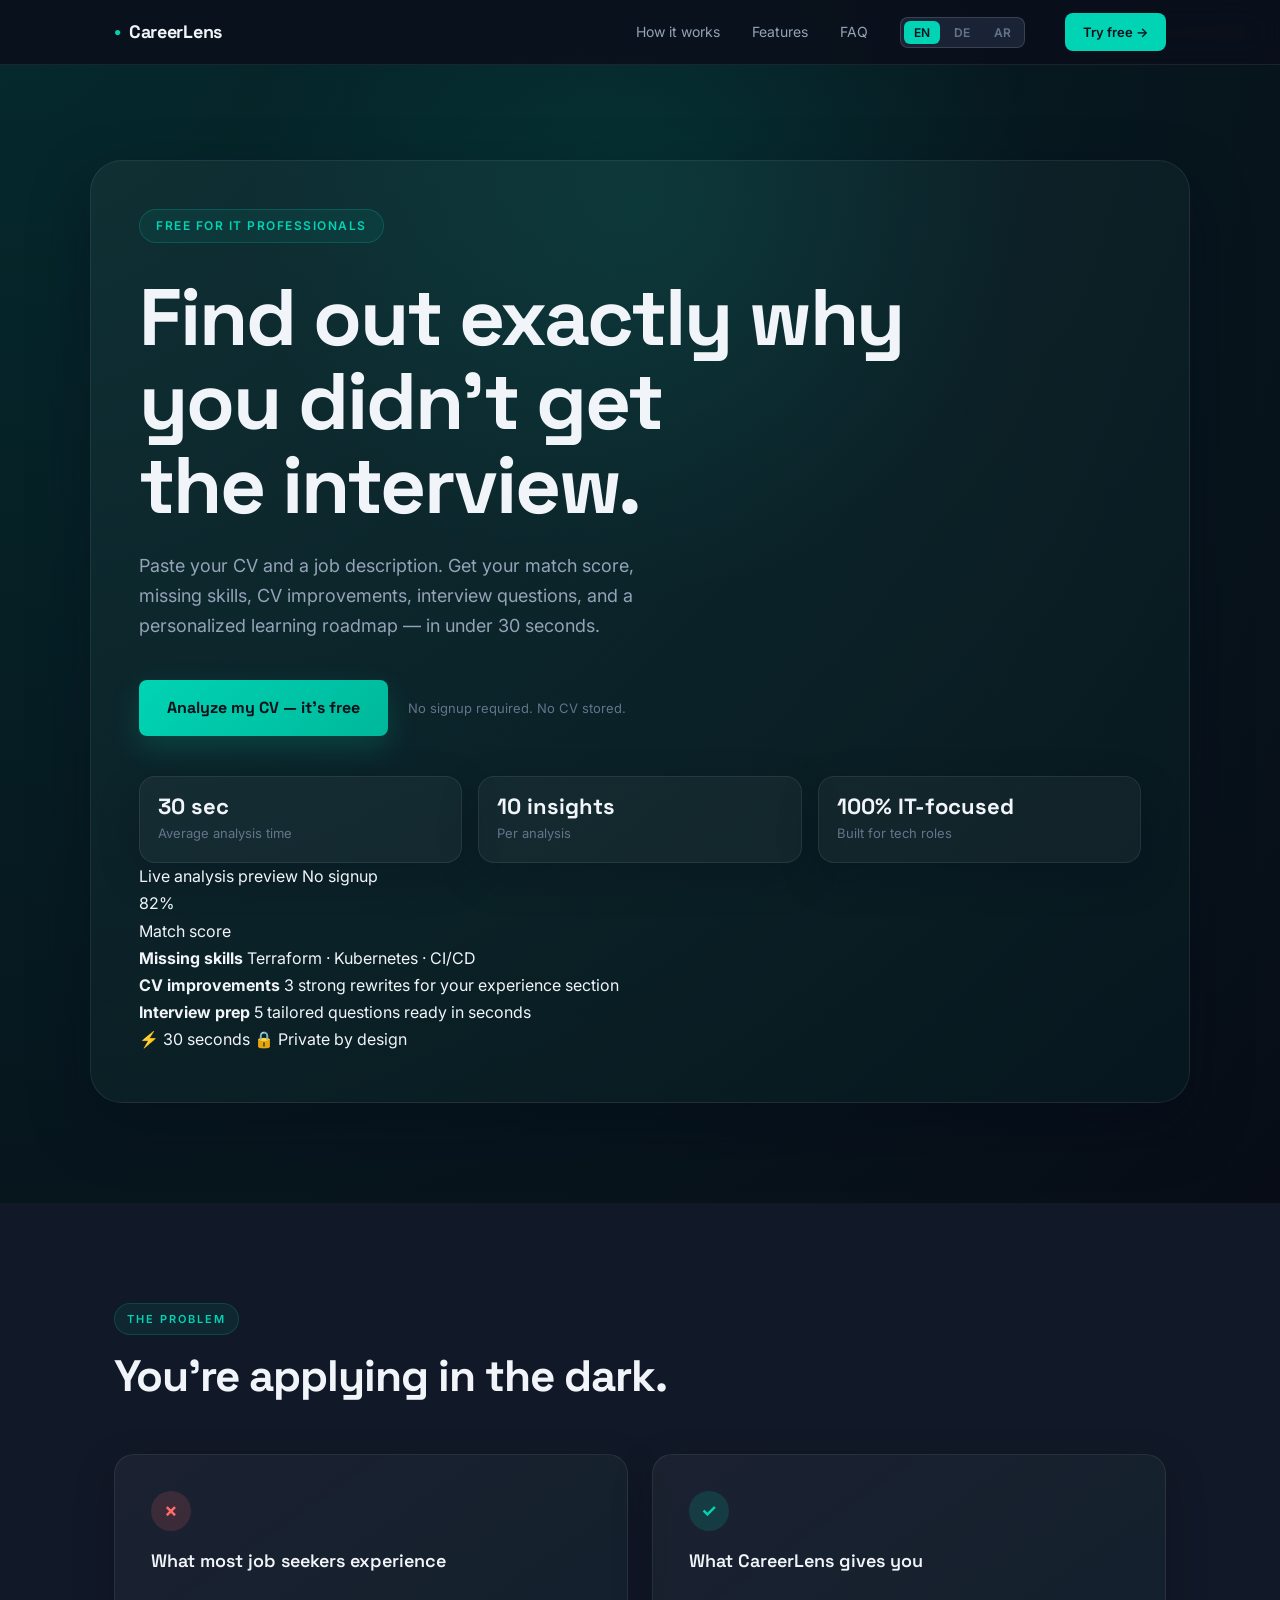
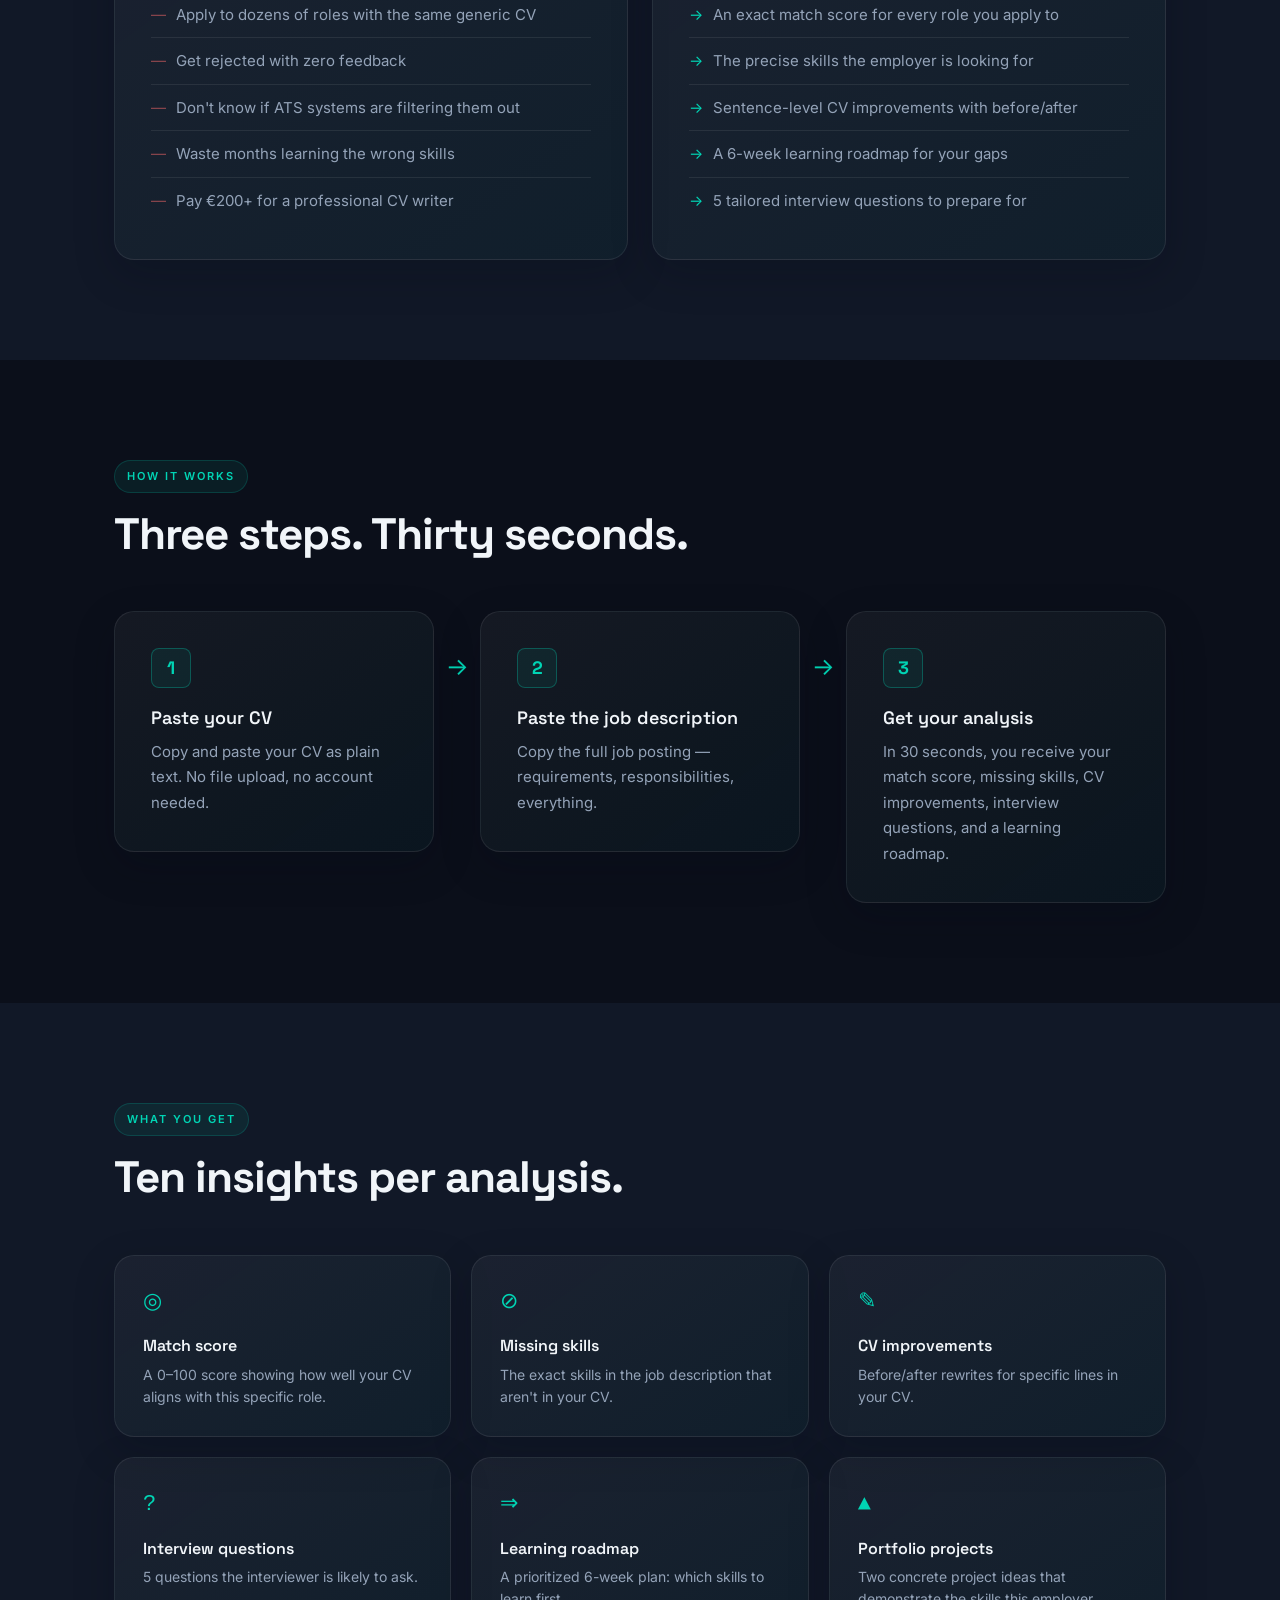
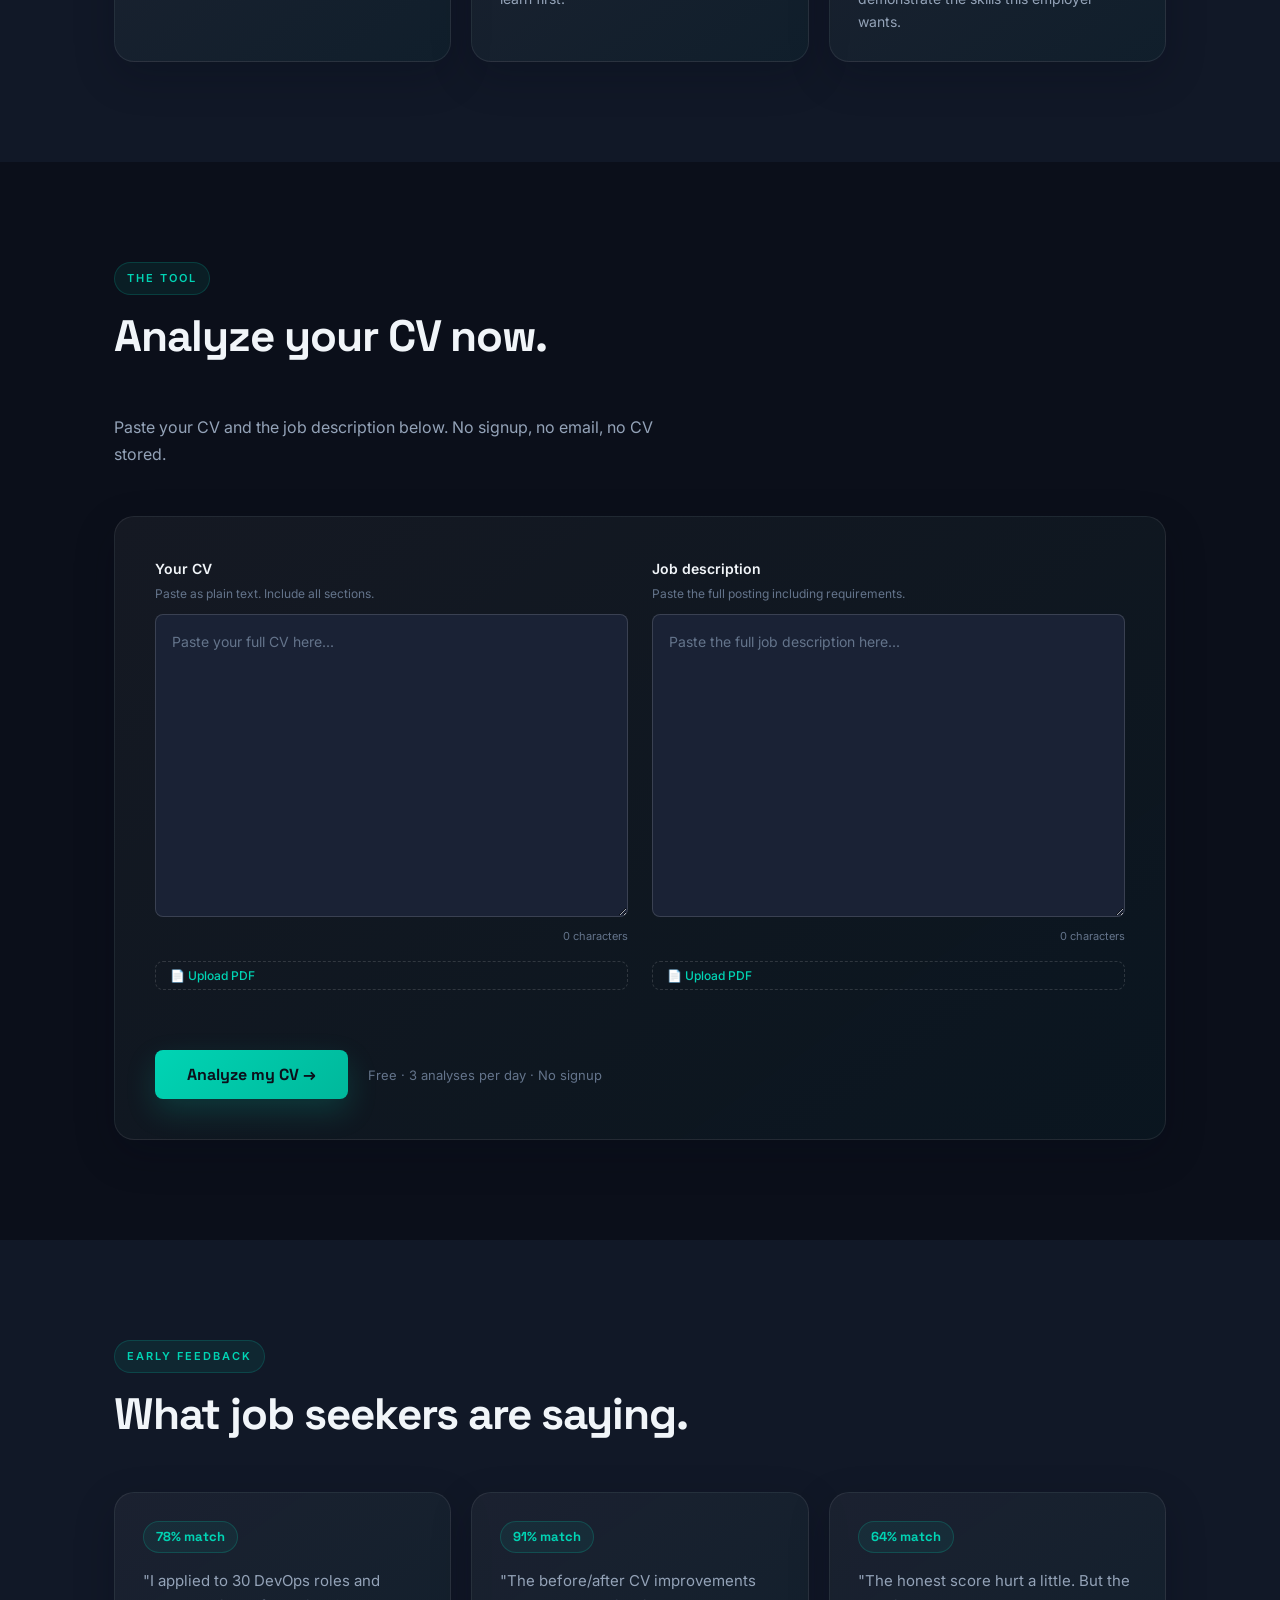
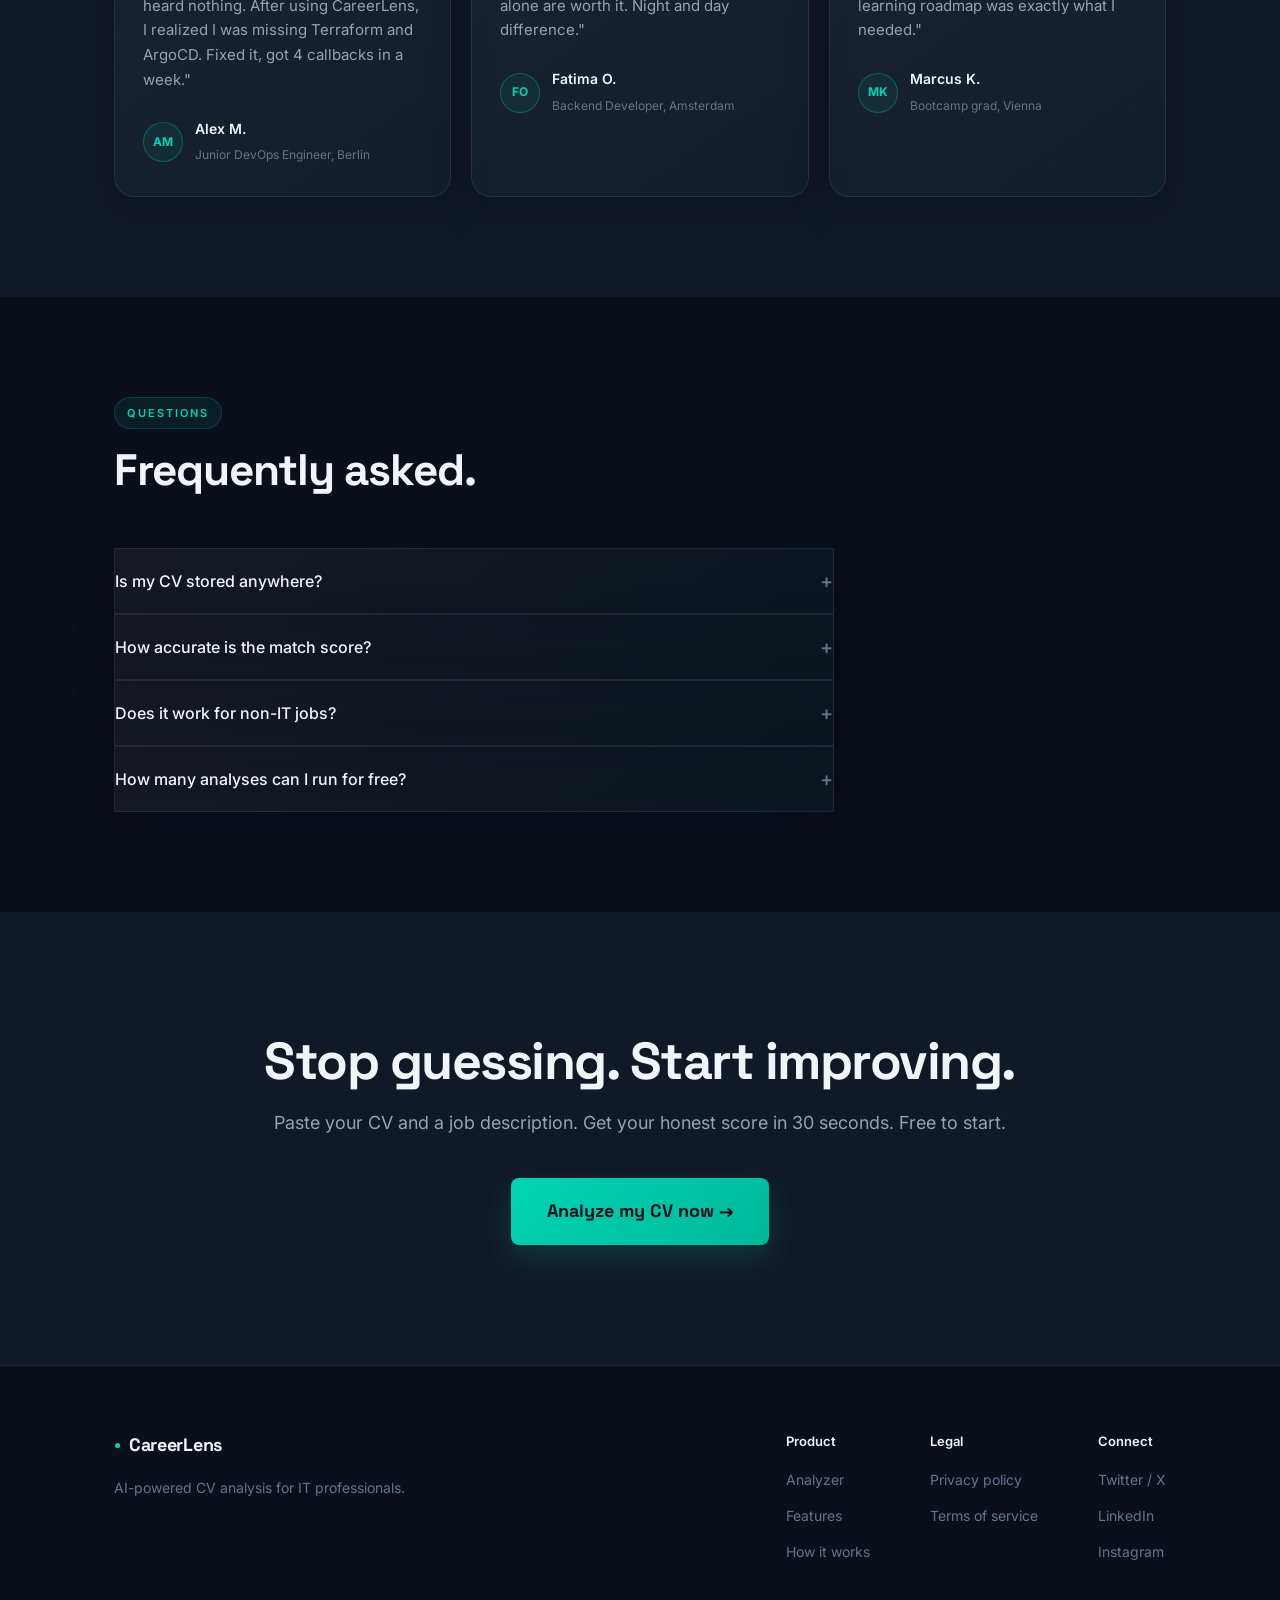
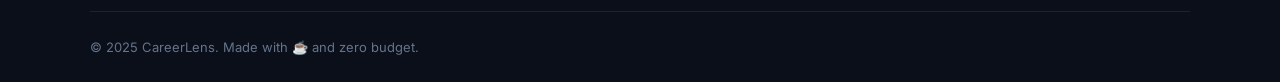
==== commit 99e87198: "Update index.html" ====
--- a/index.html
+++ b/index.html
@@ -24,15 +24,15 @@
         <span class="logo-mark">●</span>CareerLens
       </a>
       <nav class="nav-links">
-        <a href="#how-it-works">How it works</a>
-        <a href="#features">Features</a>
-        <a href="#faq">FAQ</a>
+        <a href="#how-it-works" data-i18n="nav_how">How it works</a>
+        <a href="#features" data-i18n="nav_features">Features</a>
+        <a href="#faq" data-i18n="nav_faq">FAQ</a>
         <div class="lang-switcher" aria-label="Language switcher">
           <button class="lang-btn active" data-lang="en">EN</button>
           <button class="lang-btn" data-lang="de">DE</button>
           <button class="lang-btn" data-lang="ar">AR</button>
         </div>
-        <a href="#analyzer" class="btn-nav">Try free →</a>
+        <a href="#analyzer" class="btn-nav" data-i18n="nav_try">Try free →</a>
       </nav>
       <button class="nav-hamburger" aria-label="Open menu" id="hamburger">
         <span></span><span></span><span></span>
@@ -77,30 +77,30 @@
 
         <div class="hero-panel" aria-label="Preview of analysis results">
           <div class="hero-panel-header">
-            <span class="hero-panel-badge">Live analysis preview</span>
-            <span class="hero-panel-chip">No signup</span>
+            <span class="hero-panel-badge" data-i18n="hero_preview_badge">Live analysis preview</span>
+            <span class="hero-panel-chip" data-i18n="hero_preview_chip">No signup</span>
           </div>
           <div class="hero-panel-score">
             <div class="hero-panel-score-value">82%</div>
-            <div class="hero-panel-score-label">Match score</div>
+            <div class="hero-panel-score-label" data-i18n="hero_preview_score_label">Match score</div>
           </div>
           <ul class="hero-panel-list">
             <li>
-              <strong>Missing skills</strong>
-              <span>Terraform · Kubernetes · CI/CD</span>
+              <strong data-i18n="hero_preview_missing">Missing skills</strong>
+              <span data-i18n="hero_preview_missing_value">Terraform · Kubernetes · CI/CD</span>
             </li>
             <li>
-              <strong>CV improvements</strong>
-              <span>3 strong rewrites for your experience section</span>
+              <strong data-i18n="hero_preview_improvements">CV improvements</strong>
+              <span data-i18n="hero_preview_improvements_value">3 strong rewrites for your experience section</span>
             </li>
             <li>
-              <strong>Interview prep</strong>
-              <span>5 tailored questions ready in seconds</span>
+              <strong data-i18n="hero_preview_questions">Interview prep</strong>
+              <span data-i18n="hero_preview_questions_value">5 tailored questions ready in seconds</span>
             </li>
           </ul>
           <div class="hero-panel-footer">
-            <span>⚡ 30 seconds</span>
-            <span>🔒 Private by design</span>
+            <span data-i18n="hero_preview_fast">⚡ 30 seconds</span>
+            <span data-i18n="hero_preview_private">🔒 Private by design</span>
           </div>
         </div>
       </div>
@@ -110,29 +110,29 @@
   <!-- PROBLEM & SOLUTION -->
   <section class="problem-solution" id="features">
     <div class="container">
-      <div class="section-label">The problem</div>
-      <h2 class="section-headline">You're applying in the dark.</h2>
+      <div class="section-label" data-i18n="problem_label">The problem</div>
+      <h2 class="section-headline" data-i18n="problem_h2">You're applying in the dark.</h2>
       <div class="ps-grid">
         <div class="ps-card ps-problem">
           <div class="ps-icon">✗</div>
-          <h3>What most job seekers experience</h3>
+          <h3 data-i18n="problem_title">What most job seekers experience</h3>
           <ul>
-            <li>Apply to dozens of roles with the same generic CV</li>
-            <li>Get rejected with zero feedback</li>
-            <li>Don't know if ATS systems are filtering them out</li>
-            <li>Waste months learning the wrong skills</li>
-            <li>Pay €200+ for a professional CV writer</li>
+            <li data-i18n="problem_1">Apply to dozens of roles with the same generic CV</li>
+            <li data-i18n="problem_2">Get rejected with zero feedback</li>
+            <li data-i18n="problem_3">Don't know if ATS systems are filtering them out</li>
+            <li data-i18n="problem_4">Waste months learning the wrong skills</li>
+            <li data-i18n="problem_5">Pay €200+ for a professional CV writer</li>
           </ul>
         </div>
         <div class="ps-card ps-solution">
           <div class="ps-icon">✓</div>
-          <h3>What CareerLens gives you</h3>
+          <h3 data-i18n="solution_title">What CareerLens gives you</h3>
           <ul>
-            <li>An exact match score for every role you apply to</li>
-            <li>The precise skills the employer is looking for</li>
-            <li>Sentence-level CV improvements with before/after</li>
-            <li>A 6-week learning roadmap for your gaps</li>
-            <li>5 tailored interview questions to prepare for</li>
+            <li data-i18n="solution_1">An exact match score for every role you apply to</li>
+            <li data-i18n="solution_2">The precise skills the employer is looking for</li>
+            <li data-i18n="solution_3">Sentence-level CV improvements with before/after</li>
+            <li data-i18n="solution_4">A 6-week learning roadmap for your gaps</li>
+            <li data-i18n="solution_5">5 tailored interview questions to prepare for</li>
           </ul>
         </div>
       </div>
@@ -142,25 +142,25 @@
   <!-- HOW IT WORKS -->
   <section class="how-it-works" id="how-it-works">
     <div class="container">
-      <div class="section-label">How it works</div>
-      <h2 class="section-headline">Three steps. Thirty seconds.</h2>
+      <div class="section-label" data-i18n="howitworks_label">How it works</div>
+      <h2 class="section-headline" data-i18n="howitworks_h2">Three steps. Thirty seconds.</h2>
       <div class="steps-grid">
         <div class="step">
           <div class="step-num">1</div>
-          <h3>Paste your CV</h3>
-          <p>Copy and paste your CV as plain text. No file upload, no account needed. Your data stays in your browser.</p>
+          <h3 data-i18n="step1_h">Paste your CV</h3>
+          <p data-i18n="step1_p">Copy and paste your CV as plain text. No file upload, no account needed. Your data stays in your browser.</p>
         </div>
         <div class="step-arrow">→</div>
         <div class="step">
           <div class="step-num">2</div>
-          <h3>Paste the job description</h3>
-          <p>Copy the full job posting — requirements, responsibilities, everything. The more you paste, the better the analysis.</p>
+          <h3 data-i18n="step2_h">Paste the job description</h3>
+          <p data-i18n="step2_p">Copy the full job posting — requirements, responsibilities, everything. The more you paste, the better the analysis.</p>
         </div>
         <div class="step-arrow">→</div>
         <div class="step">
           <div class="step-num">3</div>
-          <h3>Get your analysis</h3>
-          <p>In 30 seconds, you receive your match score, missing skills, CV improvements, interview questions, and a learning roadmap.</p>
+          <h3 data-i18n="step3_h">Get your analysis</h3>
+          <p data-i18n="step3_p">In 30 seconds, you receive your match score, missing skills, CV improvements, interview questions, and a learning roadmap.</p>
         </div>
       </div>
     </div>
@@ -169,38 +169,38 @@
   <!-- FEATURES DEEP DIVE -->
   <section class="features-deep">
     <div class="container">
-      <div class="section-label">What you get</div>
-      <h2 class="section-headline">Ten insights per analysis.</h2>
+      <div class="section-label" data-i18n="features_label">What you get</div>
+      <h2 class="section-headline" data-i18n="features_h2">Ten insights per analysis.</h2>
       <div class="features-grid">
         <div class="feature-card">
           <div class="feature-icon">◎</div>
-          <h3>Match score</h3>
-          <p>A 0–100 score showing how well your CV aligns with this specific role — with a plain explanation of why.</p>
+          <h3 data-i18n="f1_h">Match score</h3>
+          <p data-i18n="f1_p">A 0–100 score showing how well your CV aligns with this specific role — with a plain explanation of why.</p>
         </div>
         <div class="feature-card">
           <div class="feature-icon">⊘</div>
-          <h3>Missing skills</h3>
-          <p>The exact skills in the job description that aren't in your CV, ranked by how often they're mentioned.</p>
+          <h3 data-i18n="f2_h">Missing skills</h3>
+          <p data-i18n="f2_p">The exact skills in the job description that aren't in your CV, ranked by how often they're mentioned.</p>
         </div>
         <div class="feature-card">
           <div class="feature-icon">✎</div>
-          <h3>CV improvements</h3>
-          <p>Before/after rewrites for specific lines in your CV, with the reason each change improves your chances.</p>
+          <h3 data-i18n="f3_h">CV improvements</h3>
+          <p data-i18n="f3_p">Before/after rewrites for specific lines in your CV, with the reason each change improves your chances.</p>
         </div>
         <div class="feature-card">
           <div class="feature-icon">?</div>
-          <h3>Interview questions</h3>
-          <p>5 questions the interviewer is likely to ask, based on the job description and your CV gaps.</p>
+          <h3 data-i18n="f4_h">Interview questions</h3>
+          <p data-i18n="f4_p">5 questions the interviewer is likely to ask, based on the job description and your CV gaps.</p>
         </div>
         <div class="feature-card">
           <div class="feature-icon">⇒</div>
-          <h3>Learning roadmap</h3>
-          <p>A prioritized 6-week plan: which skills to learn first, with specific resources for each one.</p>
+          <h3 data-i18n="f5_h">Learning roadmap</h3>
+          <p data-i18n="f5_p">A prioritized 6-week plan: which skills to learn first, with specific resources for each one.</p>
         </div>
         <div class="feature-card">
           <div class="feature-icon">▲</div>
-          <h3>Portfolio projects</h3>
-          <p>Two concrete project ideas that demonstrate exactly the skills this employer is looking for.</p>
+          <h3 data-i18n="f6_h">Portfolio projects</h3>
+          <p data-i18n="f6_p">Two concrete project ideas that demonstrate exactly the skills this employer is looking for.</p>
         </div>
       </div>
     </div>
@@ -209,20 +209,21 @@
   <!-- THE ANALYZER TOOL -->
   <section class="analyzer-section" id="analyzer">
     <div class="container">
-      <div class="section-label">The tool</div>
-      <h2 class="section-headline">Analyze your CV now.</h2>
-      <p class="analyzer-intro">Paste your CV and the job description below. No signup, no email, no CV stored. Your analysis appears below in around 30 seconds.</p>
+      <div class="section-label" data-i18n="analyzer_label">The tool</div>
+      <h2 class="section-headline" data-i18n="analyzer_h2">Analyze your CV now.</h2>
+      <p class="analyzer-intro" data-i18n="analyzer_intro">Paste your CV and the job description below. No signup, no email, no CV stored. Your analysis appears below in around 30 seconds.</p>
 
       <div class="analyzer-box">
         <div class="analyzer-inputs">
           <div class="input-group">
             <label for="cv-input" class="input-label">
-              Your CV
-              <span class="input-hint">Paste as plain text. Include all sections.</span>
+              <span data-i18n="cv_label">Your CV</span>
+              <span class="input-hint" data-i18n="cv_hint">Paste as plain text. Include all sections.</span>
             </label>
             <textarea
               id="cv-input"
               class="analyzer-textarea"
+              data-i18n="cv_placeholder"
               placeholder="Paste your full CV here — work experience, skills, education, projects..."
               rows="12"
             ></textarea>
@@ -230,12 +231,13 @@
           </div>
           <div class="input-group">
             <label for="jd-input" class="input-label">
-              Job description
-              <span class="input-hint">Paste the full posting including requirements.</span>
+              <span data-i18n="jd_label">Job description</span>
+              <span class="input-hint" data-i18n="jd_hint">Paste the full posting including requirements.</span>
             </label>
             <textarea
               id="jd-input"
               class="analyzer-textarea"
+              data-i18n="jd_placeholder"
               placeholder="Paste the full job description here — title, responsibilities, requirements, nice-to-haves..."
               rows="12"
             ></textarea>
@@ -245,16 +247,15 @@
 
         <div class="analyzer-actions">
           <button class="btn-analyze" id="analyze-btn">
-            <span class="btn-analyze-text">Analyze my CV →</span>
+            <span class="btn-analyze-text" data-i18n="analyze_btn">Analyze my CV →</span>
             <span class="btn-analyze-loading" hidden>
-              <span class="spinner"></span> Analyzing...
+              <span class="spinner"></span> <span data-i18n="analyzing">Analyzing...</span>
             </span>
           </button>
-          <p class="free-note">Free · 3 analyses per day · No signup</p>
+          <p class="free-note" data-i18n="free_note">Free · 3 analyses per day · No signup</p>
         </div>
 
         <div class="results-section" id="results" hidden>
-          <!-- Score card -->
           <div class="result-score-card" id="score-card">
             <div class="score-ring">
               <svg viewBox="0 0 100 100" class="score-svg">
@@ -264,39 +265,38 @@
               <div class="score-number" id="score-number">—</div>
             </div>
             <div class="score-meta">
-              <h3 class="score-title">Match score</h3>
+              <h3 class="score-title" data-i18n="score_title">Match score</h3>
               <p class="score-explanation" id="score-explanation">Running analysis…</p>
             </div>
           </div>
 
-          <!-- Result tabs -->
           <div class="result-tabs">
-            <button class="result-tab active" data-tab="skills">Missing skills</button>
-            <button class="result-tab" data-tab="improvements">CV improvements</button>
-            <button class="result-tab" data-tab="questions">Interview questions</button>
-            <button class="result-tab" data-tab="roadmap">Learning roadmap</button>
-            <button class="result-tab" data-tab="projects">Portfolio ideas</button>
+            <button class="result-tab active" data-tab="skills" data-i18n="tab_skills">Missing skills</button>
+            <button class="result-tab" data-tab="improvements" data-i18n="tab_improvements">CV improvements</button>
+            <button class="result-tab" data-tab="questions" data-i18n="tab_questions">Interview questions</button>
+            <button class="result-tab" data-tab="roadmap" data-i18n="tab_roadmap">Learning roadmap</button>
+            <button class="result-tab" data-tab="projects" data-i18n="tab_projects">Portfolio ideas</button>
           </div>
 
           <div class="result-panel" id="tab-skills">
-            <div class="panel-loading">Identifying skill gaps…</div>
+            <div class="panel-loading" data-i18n="panel_loading_skills">Identifying skill gaps…</div>
           </div>
           <div class="result-panel" id="tab-improvements" hidden>
-            <div class="panel-loading">Generating CV improvements…</div>
+            <div class="panel-loading" data-i18n="panel_loading_improvements">Generating CV improvements…</div>
           </div>
           <div class="result-panel" id="tab-questions" hidden>
-            <div class="panel-loading">Generating interview questions…</div>
+            <div class="panel-loading" data-i18n="panel_loading_questions">Generating interview questions…</div>
           </div>
           <div class="result-panel" id="tab-roadmap" hidden>
-            <div class="panel-loading">Building your learning roadmap…</div>
+            <div class="panel-loading" data-i18n="panel_loading_roadmap">Building your learning roadmap…</div>
           </div>
           <div class="result-panel" id="tab-projects" hidden>
-            <div class="panel-loading">Generating portfolio project ideas…</div>
+            <div class="panel-loading" data-i18n="panel_loading_projects">Generating portfolio project ideas…</div>
           </div>
 
           <div class="result-actions">
-            <button class="btn-secondary" id="share-btn">Share your score</button>
-            <button class="btn-secondary" id="new-analysis-btn">New analysis</button>
+            <button class="btn-secondary" id="share-btn" data-i18n="share_btn">Share your score</button>
+            <button class="btn-secondary" id="new-analysis-btn" data-i18n="new_btn">New analysis</button>
           </div>
         </div>
 
@@ -310,12 +310,12 @@
   <!-- TESTIMONIALS -->
   <section class="testimonials">
     <div class="container">
-      <div class="section-label">Early feedback</div>
-      <h2 class="section-headline">What job seekers are saying.</h2>
+      <div class="section-label" data-i18n="testimonials_label">Early feedback</div>
+      <h2 class="section-headline" data-i18n="testimonials_h2">What job seekers are saying.</h2>
       <div class="testimonials-grid">
         <div class="testimonial-card">
           <div class="testimonial-score">78% match</div>
-          <p>"I applied to 30 DevOps roles and heard nothing. After using CareerLens, I realized I was missing Terraform and ArgoCD on every application. Fixed it, got 4 callbacks in a week."</p>
+          <p data-i18n="t1_text">"I applied to 30 DevOps roles and heard nothing. After using CareerLens, I realized I was missing Terraform and ArgoCD on every application. Fixed it, got 4 callbacks in a week."</p>
           <div class="testimonial-author">
             <div class="testimonial-avatar">AM</div>
             <div>
@@ -326,7 +326,7 @@
         </div>
         <div class="testimonial-card">
           <div class="testimonial-score">91% match</div>
-          <p>"The before/after CV improvements alone are worth it. It rewrote my experience section from 'worked on backend APIs' to specific impact statements with technologies. Night and day difference."</p>
+          <p data-i18n="t2_text">"The before/after CV improvements alone are worth it. It rewrote my experience section from 'worked on backend APIs' to specific impact statements with technologies. Night and day difference."</p>
           <div class="testimonial-author">
             <div class="testimonial-avatar">FO</div>
             <div>
@@ -337,7 +337,7 @@
         </div>
         <div class="testimonial-card">
           <div class="testimonial-score">64% match</div>
-          <p>"The honest score hurt a little. But the learning roadmap it gave me was exactly what I needed. 6 weeks later I'm applying again with a much stronger profile."</p>
+          <p data-i18n="t3_text">"The honest score hurt a little. But the learning roadmap it gave me was exactly what I needed. 6 weeks later I'm applying again with a much stronger profile."</p>
           <div class="testimonial-author">
             <div class="testimonial-avatar">MK</div>
             <div>
@@ -353,32 +353,24 @@
   <!-- FAQ -->
   <section class="faq-section" id="faq">
     <div class="container">
-      <div class="section-label">Questions</div>
-      <h2 class="section-headline">Frequently asked.</h2>
+      <div class="section-label" data-i18n="faq_label">Questions</div>
+      <h2 class="section-headline" data-i18n="faq_h2">Frequently asked.</h2>
       <div class="faq-list">
         <div class="faq-item">
-          <button class="faq-question">Is my CV stored anywhere?</button>
-          <div class="faq-answer">No. Your CV and job description are sent directly to the AI for analysis and are never stored on our servers. We don't log the content of your inputs.</div>
+          <button class="faq-question" data-i18n="faq1_q">Is my CV stored anywhere?</button>
+          <div class="faq-answer" data-i18n="faq1_a">No. Your CV and job description are sent directly to the AI for analysis and are never stored on our servers. We don't log the content of your inputs.</div>
         </div>
         <div class="faq-item">
-          <button class="faq-question">How accurate is the match score?</button>
-          <div class="faq-answer">The score reflects how well your CV language matches the job description's requirements. It's a strong signal, not a guarantee. Some companies weight experience over keywords — use the score as a guide, not a verdict.</div>
+          <button class="faq-question" data-i18n="faq2_q">How accurate is the match score?</button>
+          <div class="faq-answer" data-i18n="faq2_a">The score reflects how well your CV language matches the job description's requirements. It's a strong signal, not a guarantee. Some companies weight experience over keywords — use the score as a guide, not a verdict.</div>
         </div>
         <div class="faq-item">
-          <button class="faq-question">Does it work for non-IT jobs?</button>
-          <div class="faq-answer">CareerLens is specifically designed for IT roles — software engineering, DevOps, data science, cloud, QA, and related fields. It works best when both the CV and JD are technical in nature.</div>
+          <button class="faq-question" data-i18n="faq3_q">Does it work for non-IT jobs?</button>
+          <div class="faq-answer" data-i18n="faq3_a">CareerLens is specifically designed for IT roles — software engineering, DevOps, data science, cloud, QA, and related fields. It works best when both the CV and JD are technical in nature.</div>
         </div>
         <div class="faq-item">
-          <button class="faq-question">Should I paste my CV as PDF text?</button>
-          <div class="faq-answer">Yes — open your CV PDF, select all text, copy and paste. Make sure formatting is readable. Avoid pasting from a Word table, as the text extraction may be messy.</div>
-        </div>
-        <div class="faq-item">
-          <button class="faq-question">How many analyses can I run for free?</button>
-          <div class="faq-answer">3 per day on the free plan. That's enough to analyze your top 3 target roles each day. If you need more, the Pro plan is €9/month with unlimited analyses.</div>
-        </div>
-        <div class="faq-item">
-          <button class="faq-question">What AI model powers this?</button>
-          <div class="faq-answer">CareerLens uses Claude by Anthropic — one of the most capable AI models for nuanced document analysis and reasoning. The prompts are carefully engineered to produce IT-specific, actionable output.</div>
+          <button class="faq-question" data-i18n="faq4_q">How many analyses can I run for free?</button>
+          <div class="faq-answer" data-i18n="faq4_a">3 per day on the free plan. That's enough to analyze your top 3 target roles each day. If you need more, the Pro plan is €9/month with unlimited analyses.</div>
         </div>
       </div>
     </div>
@@ -387,9 +379,9 @@
   <!-- CTA -->
   <section class="cta-section">
     <div class="container">
-      <h2 class="cta-headline">Stop guessing. Start improving your chances.</h2>
-      <p class="cta-sub">Paste your CV, compare it against the role you want, and get actionable feedback that helps you stand out.</p>
-      <a href="#analyzer" class="btn-primary btn-large">Analyze my CV now →</a>
+      <h2 class="cta-headline" data-i18n="cta_h2">Stop guessing. Start improving your chances.</h2>
+      <p class="cta-sub" data-i18n="cta_sub">Paste your CV, compare it against the role you want, and get actionable feedback that helps you stand out.</p>
+      <a href="#analyzer" class="btn-primary btn-large" data-i18n="cta_btn">Analyze my CV now →</a>
     </div>
   </section>
 
@@ -400,22 +392,22 @@
         <a href="/" class="logo">
           <span class="logo-mark">●</span>CareerLens
         </a>
-        <p>AI-powered CV analysis for IT professionals.<br/>Built to help you apply smarter, not just more.</p>
+        <p data-i18n="footer_desc">AI-powered CV analysis for IT professionals.<br/>Built to help you apply smarter, not just more.</p>
       </div>
       <div class="footer-links">
         <div class="footer-col">
-          <strong>Product</strong>
-          <a href="#analyzer">Analyzer</a>
-          <a href="#features">Features</a>
-          <a href="#how-it-works">How it works</a>
+          <strong data-i18n="footer_product">Product</strong>
+          <a href="#analyzer" data-i18n="footer_analyzer">Analyzer</a>
+          <a href="#features" data-i18n="nav_features">Features</a>
+          <a href="#how-it-works" data-i18n="nav_how">How it works</a>
         </div>
         <div class="footer-col">
-          <strong>Legal</strong>
-          <a href="#">Privacy policy</a>
-          <a href="#">Terms of service</a>
+          <strong data-i18n="footer_legal">Legal</strong>
+          <a href="#" data-i18n="footer_privacy">Privacy policy</a>
+          <a href="#" data-i18n="footer_terms">Terms of service</a>
         </div>
         <div class="footer-col">
-          <strong>Connect</strong>
+          <strong data-i18n="footer_connect">Connect</strong>
           <a href="https://x.com/AsaadSammouh" target="_blank" rel="noopener noreferrer">Twitter / X</a>
           <a href="https://www.linkedin.com/in/asaad-sammouh-0ba9523b6" target="_blank" rel="noopener noreferrer">LinkedIn</a>
           <a href="https://www.instagram.com/asaadsammouh" target="_blank" rel="noopener noreferrer">Instagram</a>
@@ -423,7 +415,7 @@
       </div>
     </div>
     <div class="container footer-bottom">
-      <p>© 2026 CareerLens. AsaadSammouh.</p>
+      <p data-i18n="footer_copy">© 2026 CareerLens. AsaadSammouh.</p>
     </div>
   </footer>
 
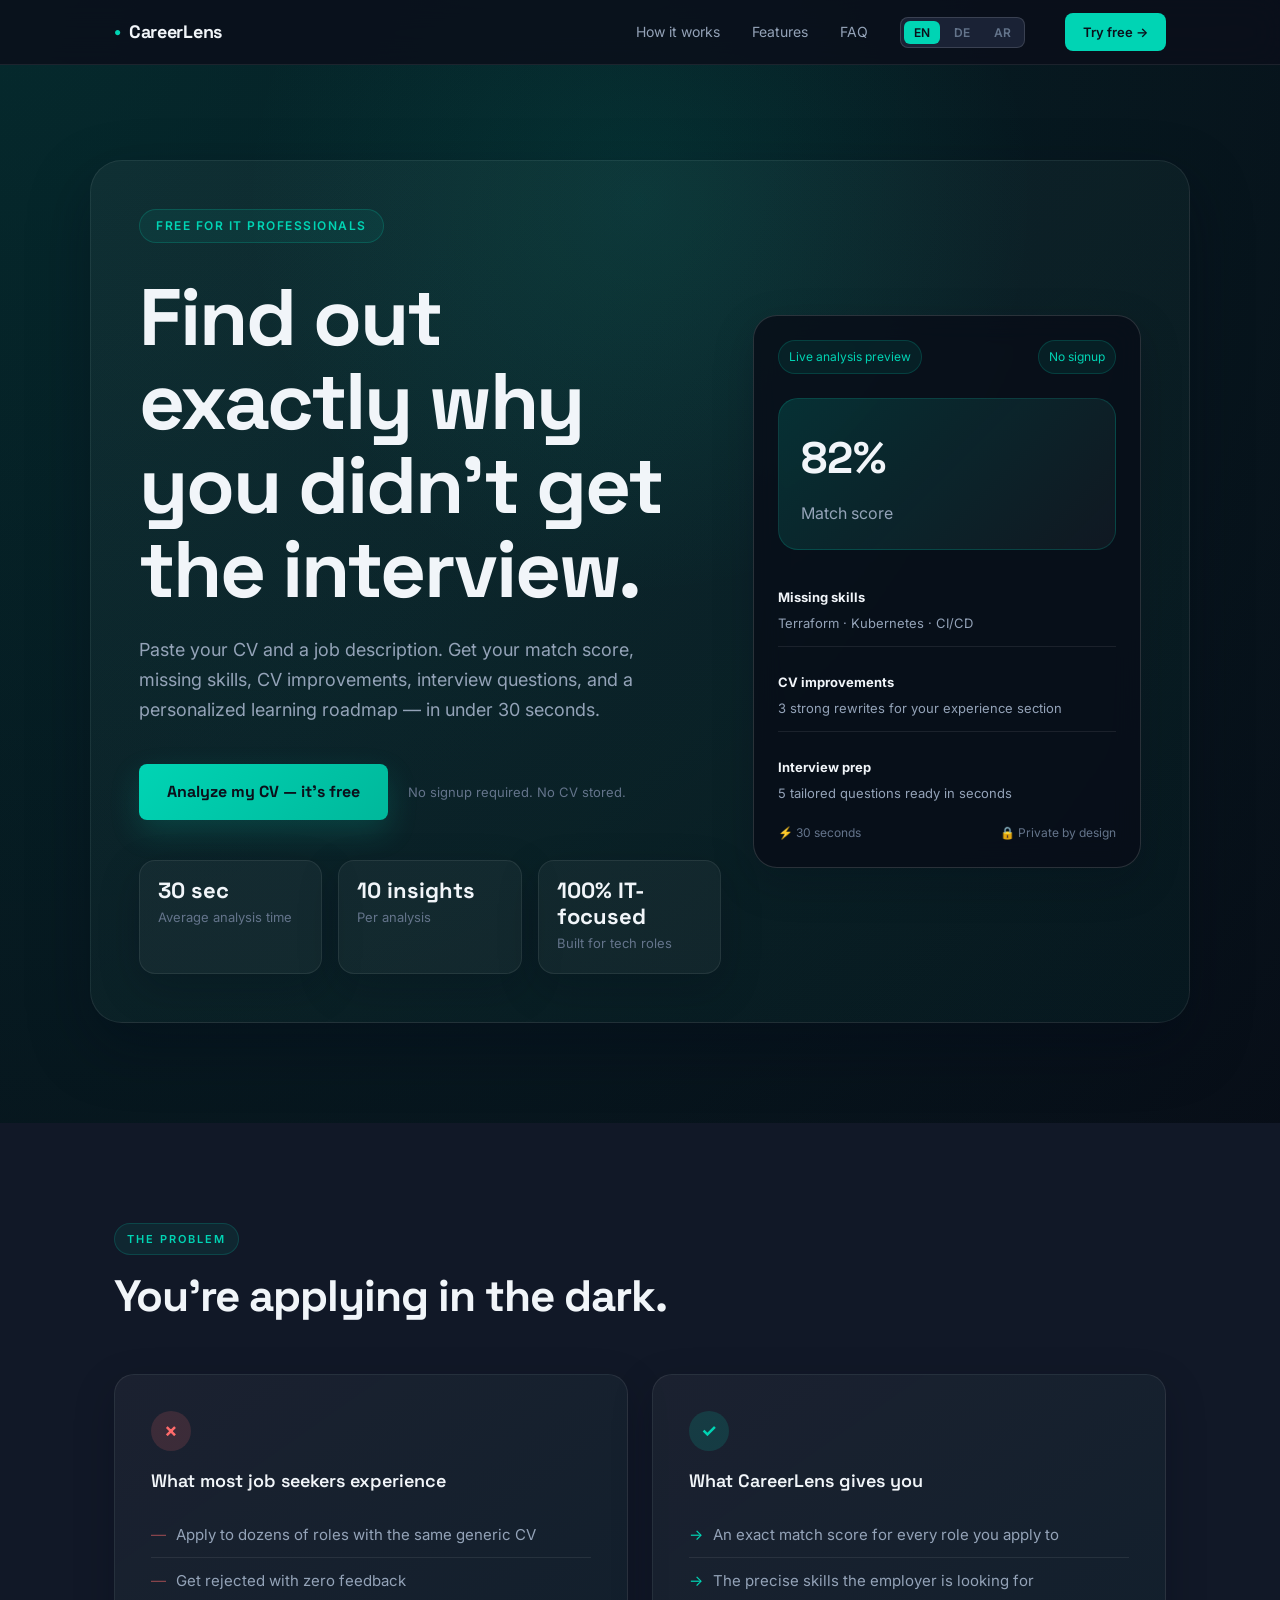
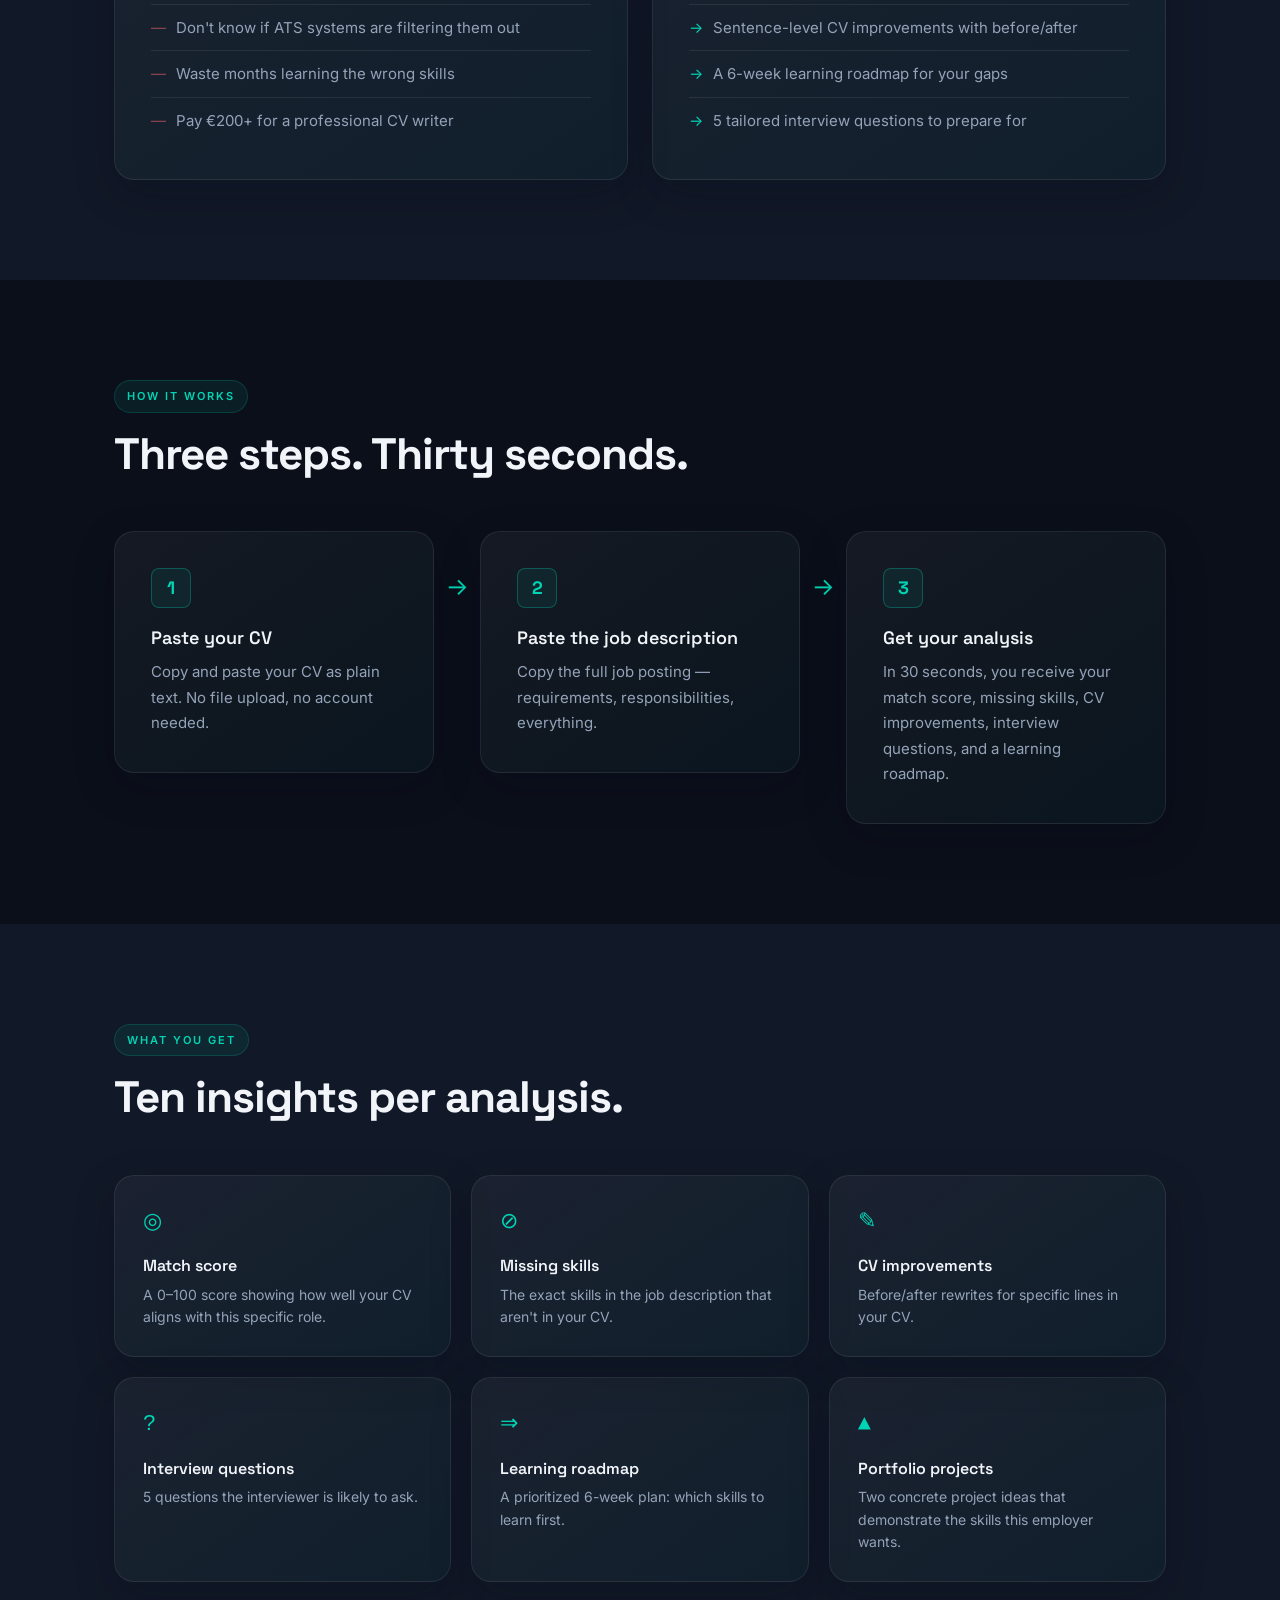
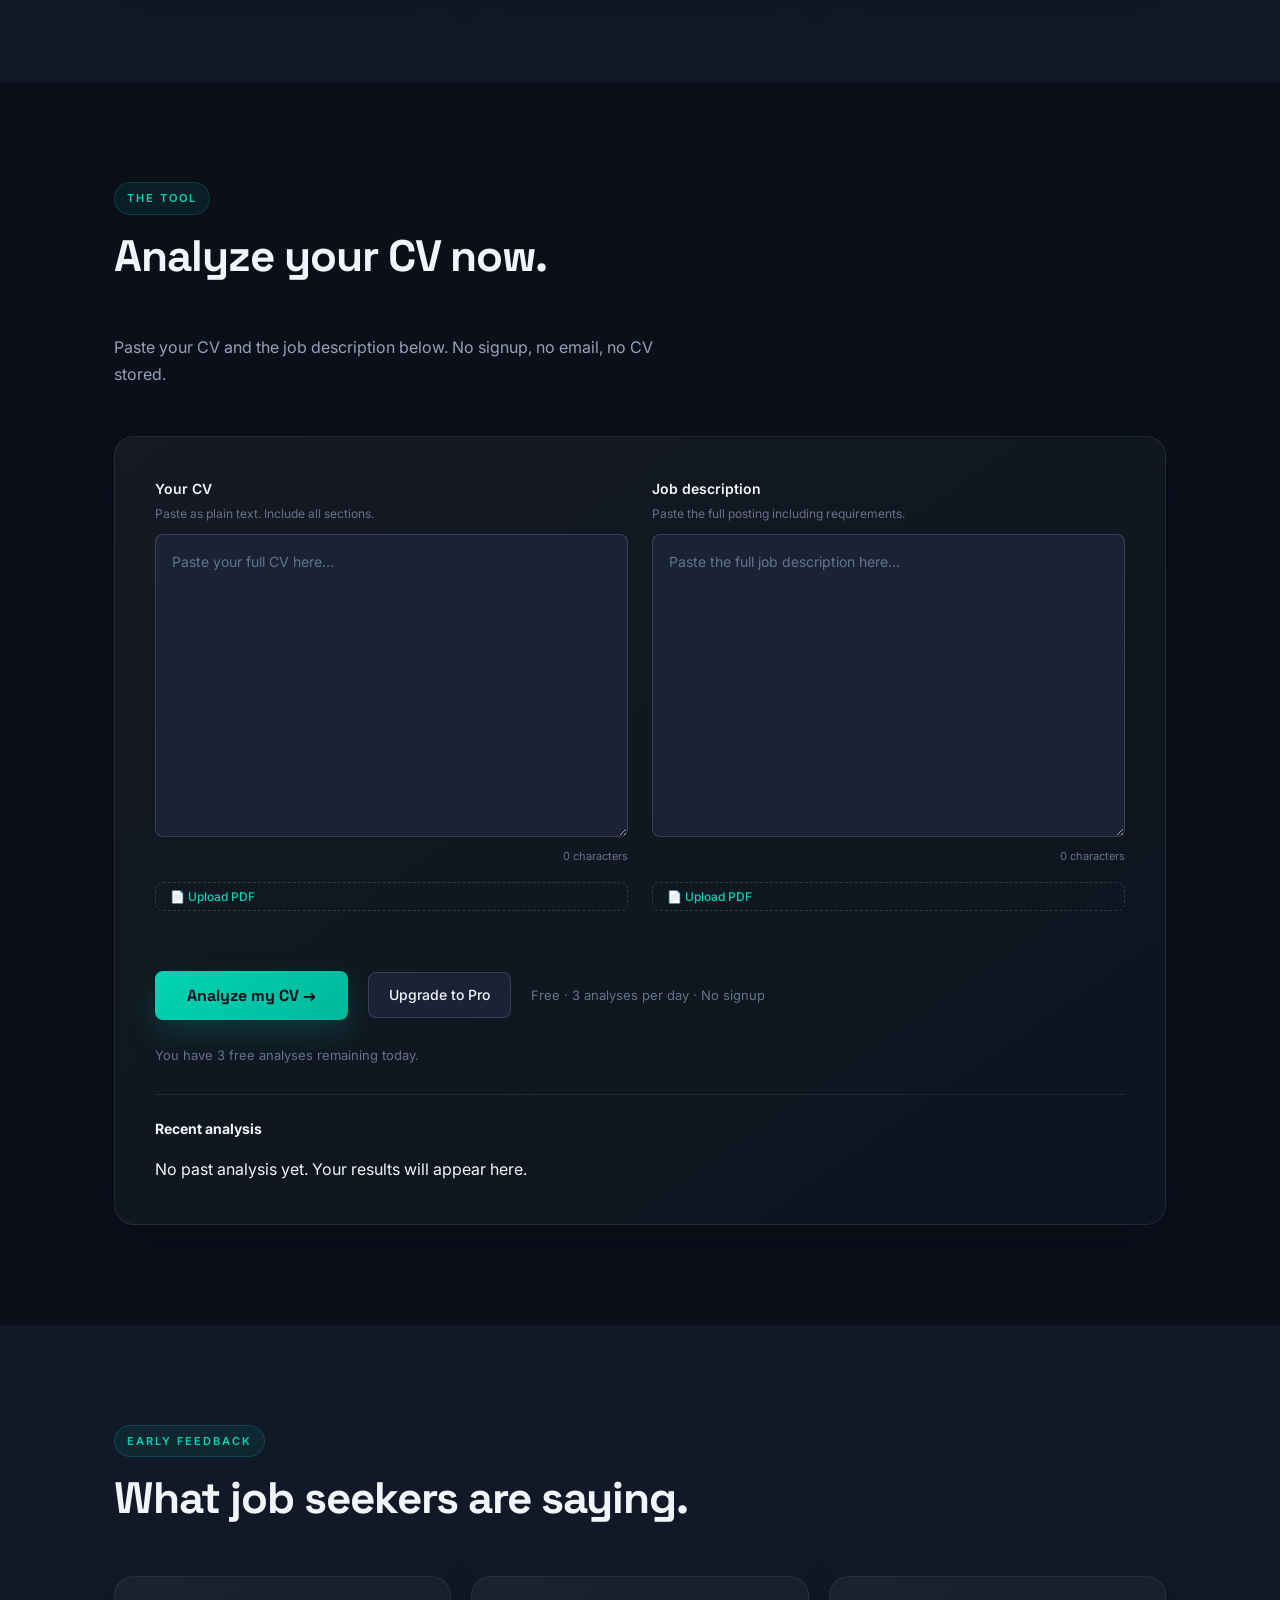
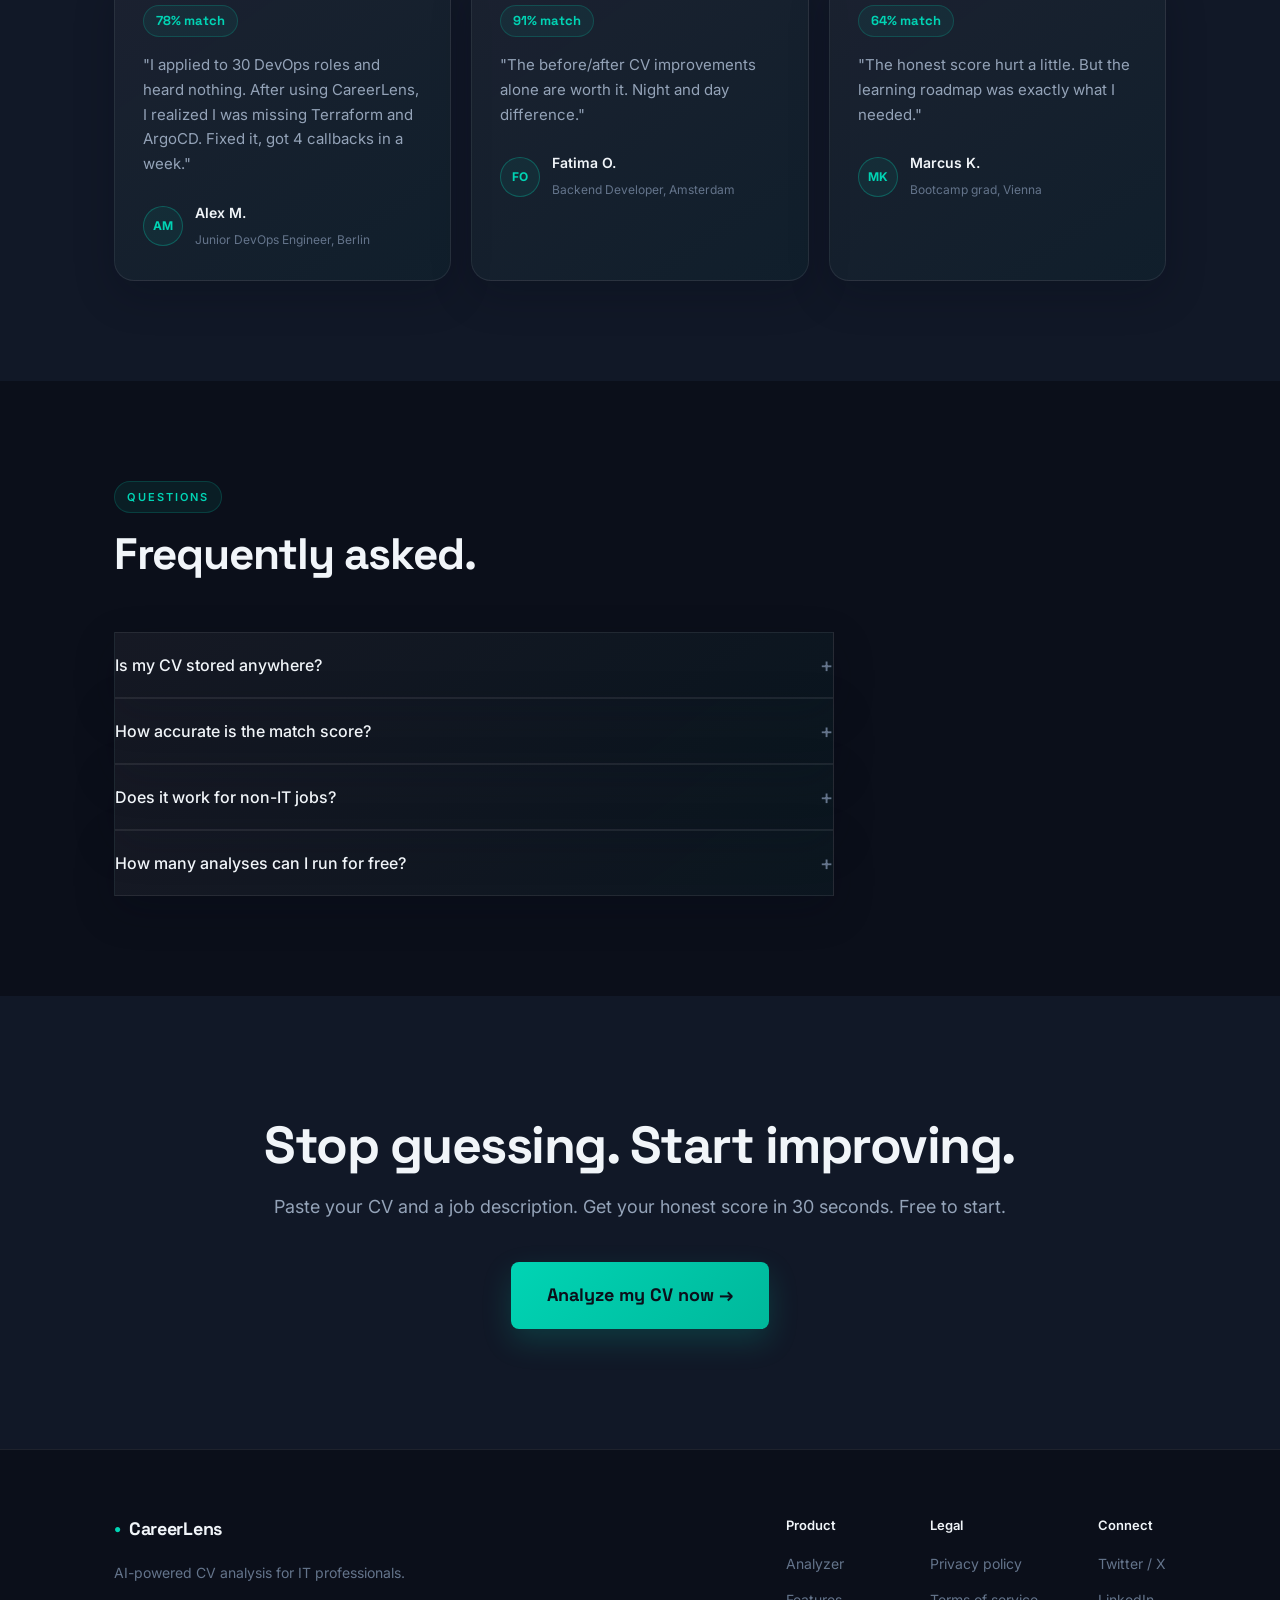
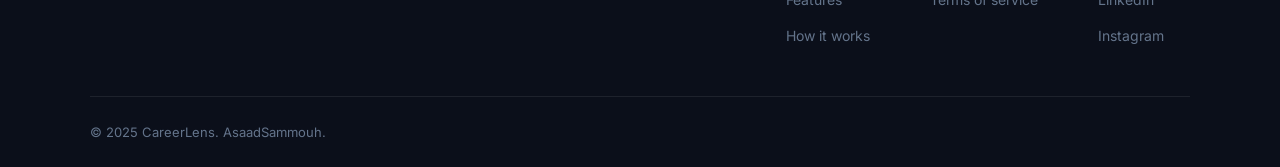
==== commit e18e3700: "Add usage status and analysis history sections" ====
--- a/index.html
+++ b/index.html
@@ -252,7 +252,18 @@
               <span class="spinner"></span> <span data-i18n="analyzing">Analyzing...</span>
             </span>
           </button>
+          <a href="pricing.html" class="btn-secondary btn-upgrade" id="upgrade-btn" data-i18n="upgrade_pro">Upgrade to Pro</a>
           <p class="free-note" data-i18n="free_note">Free · 3 analyses per day · No signup</p>
+          <p class="usage-status" id="usage-status" data-i18n="usage_status">You have 3 free analyses remaining today.</p>
+        </div>
+
+        <div class="analysis-history" id="analysis-history">
+          <div class="history-header">
+            <span data-i18n="history_label">Recent analysis</span>
+          </div>
+          <div class="history-list" id="history-list">
+            <p data-i18n="history_empty">No past analysis yet. Your results will appear here.</p>
+          </div>
         </div>
 
         <div class="results-section" id="results" hidden>
@@ -415,7 +426,7 @@
       </div>
     </div>
     <div class="container footer-bottom">
-      <p data-i18n="footer_copy">© 2026 CareerLens. AsaadSammouh.</p>
+      <p data-i18n="footer_copy">© 2026 CareerLens. Made with ☕ and zero budget.</p>
     </div>
   </footer>
 
--- a/style.css
+++ b/style.css
@@ -51,6 +51,44 @@
   -webkit-font-smoothing: antialiased;
 }
 
+html[dir="rtl"] body {
+  text-align: right;
+}
+
+html[dir="rtl"] .nav-inner,
+html[dir="rtl"] .hero-grid,
+html[dir="rtl"] .ps-grid,
+html[dir="rtl"] .steps-grid,
+html[dir="rtl"] .features-grid,
+html[dir="rtl"] .analyzer-inputs,
+html[dir="rtl"] .testimonials-grid,
+html[dir="rtl"] .footer-inner {
+  direction: rtl;
+}
+
+html[dir="rtl"] .nav-links {
+  margin-left: 0;
+  margin-right: auto;
+}
+
+html[dir="rtl"] .hero-panel-list li,
+html[dir="rtl"] .faq-item,
+html[dir="rtl"] .testimonial-card,
+html[dir="rtl"] .feature-card,
+html[dir="rtl"] .step,
+html[dir="rtl"] .ps-card,
+html[dir="rtl"] .input-group {
+  text-align: right;
+}
+
+html[dir="rtl"] .step-arrow {
+  transform: scaleX(-1);
+}
+
+html[dir="rtl"] .hero-panel-footer {
+  justify-content: space-between;
+}
+
 /* === CONTAINER === */
 .container {
   max-width: var(--max-w);
@@ -166,6 +204,92 @@
   overflow: hidden;
 }
 
+.hero-grid {
+  display: grid;
+  grid-template-columns: 1.2fr 0.8fr;
+  gap: 32px;
+  align-items: center;
+}
+
+.hero-panel {
+  background: rgba(8, 13, 24, 0.82);
+  border: 1px solid var(--border-2);
+  border-radius: 24px;
+  padding: 24px;
+  box-shadow: var(--shadow-soft);
+  backdrop-filter: blur(14px);
+}
+
+.hero-panel-header,
+.hero-panel-footer {
+  display: flex;
+  justify-content: space-between;
+  align-items: center;
+  gap: 12px;
+  font-size: 12px;
+  color: var(--text-3);
+}
+
+.hero-panel-badge,
+.hero-panel-chip {
+  display: inline-flex;
+  align-items: center;
+  padding: 6px 10px;
+  border-radius: 999px;
+  background: rgba(0, 212, 180, 0.08);
+  color: var(--teal);
+  border: 1px solid rgba(0, 212, 180, 0.18);
+}
+
+.hero-panel-score {
+  margin: 24px 0;
+  padding: 22px;
+  border-radius: 20px;
+  background: linear-gradient(135deg, rgba(0, 212, 180, 0.16), rgba(255,255,255,0.04));
+  border: 1px solid rgba(0, 212, 180, 0.18);
+}
+
+.hero-panel-score-value {
+  font-size: 44px;
+  font-weight: 700;
+  color: var(--text-1);
+  font-family: var(--font-display);
+}
+
+.hero-panel-score-label {
+  color: var(--text-2);
+  margin-top: 4px;
+}
+
+.hero-panel-list {
+  display: grid;
+  gap: 12px;
+  margin-bottom: 18px;
+}
+
+.hero-panel-list li {
+  display: flex;
+  flex-direction: column;
+  gap: 4px;
+  padding: 12px 0;
+  border-bottom: 1px solid var(--border);
+}
+
+.hero-panel-list li:last-child {
+  border-bottom: none;
+  padding-bottom: 0;
+}
+
+.hero-panel-list strong {
+  font-size: 13px;
+  color: var(--text-1);
+}
+
+.hero-panel-list span {
+  font-size: 13px;
+  color: var(--text-2);
+}
+
 .hero-eyebrow {
   display: inline-flex;
   align-items: center;
@@ -528,6 +652,82 @@
   display: inline-flex;
   align-items: center;
   gap: 8px;
+}
+
+.btn-upgrade {
+  background: rgba(255,255,255,0.08);
+  border: 1px solid rgba(255,255,255,0.12);
+  color: var(--text-1);
+  padding: 14px 24px;
+  border-radius: var(--radius-sm);
+  font-size: 14px;
+  font-weight: 600;
+  text-decoration: none;
+  transition: background var(--transition), border-color var(--transition);
+}
+
+.btn-upgrade:hover {
+  background: rgba(0,212,180,0.12);
+  border-color: var(--teal);
+}
+
+.usage-status {
+  font-size: 13px;
+  color: var(--text-3);
+  flex-basis: 100%;
+  margin-top: 4px;
+}
+
+.analysis-history {
+  margin-top: 28px;
+  padding: 22px 0 0;
+  border-top: 1px solid var(--border);
+}
+
+.history-header {
+  display: flex;
+  align-items: center;
+  justify-content: space-between;
+  gap: 12px;
+  margin-bottom: 16px;
+}
+
+.history-header span {
+  font-size: 14px;
+  font-weight: 700;
+  color: var(--text-1);
+}
+
+.history-list {
+  display: grid;
+  gap: 14px;
+}
+
+.history-card {
+  background: rgba(255,255,255,0.04);
+  border: 1px solid var(--border);
+  border-radius: var(--radius-md);
+  padding: 18px;
+}
+
+.history-meta {
+  display: flex;
+  justify-content: space-between;
+  align-items: center;
+  gap: 12px;
+  margin-bottom: 8px;
+  color: var(--text-2);
+}
+
+.history-meta strong {
+  font-size: 15px;
+  color: var(--text-1);
+}
+
+.history-snippet p {
+  font-size: 14px;
+  color: var(--text-3);
+  margin: 0;
 }
 
 .btn-analyze:hover:not(:disabled) {
@@ -1099,6 +1299,7 @@
   .footer-inner { grid-template-columns: 1fr; gap: 40px; }
   .footer-links { flex-wrap: wrap; gap: 32px; }
   .analyzer-inputs { grid-template-columns: 1fr; }
+  .hero-grid { grid-template-columns: 1fr; }
 }
 
 @media (max-width: 640px) {
@@ -1113,6 +1314,7 @@
   .result-score-card { flex-direction: column; align-items: flex-start; gap: 20px; }
   .analyzer-box { padding: 20px; }
   .result-tabs { flex-wrap: nowrap; }
+  .hero-panel { padding: 18px; }
 }
 
 /* === REDUCED MOTION === */
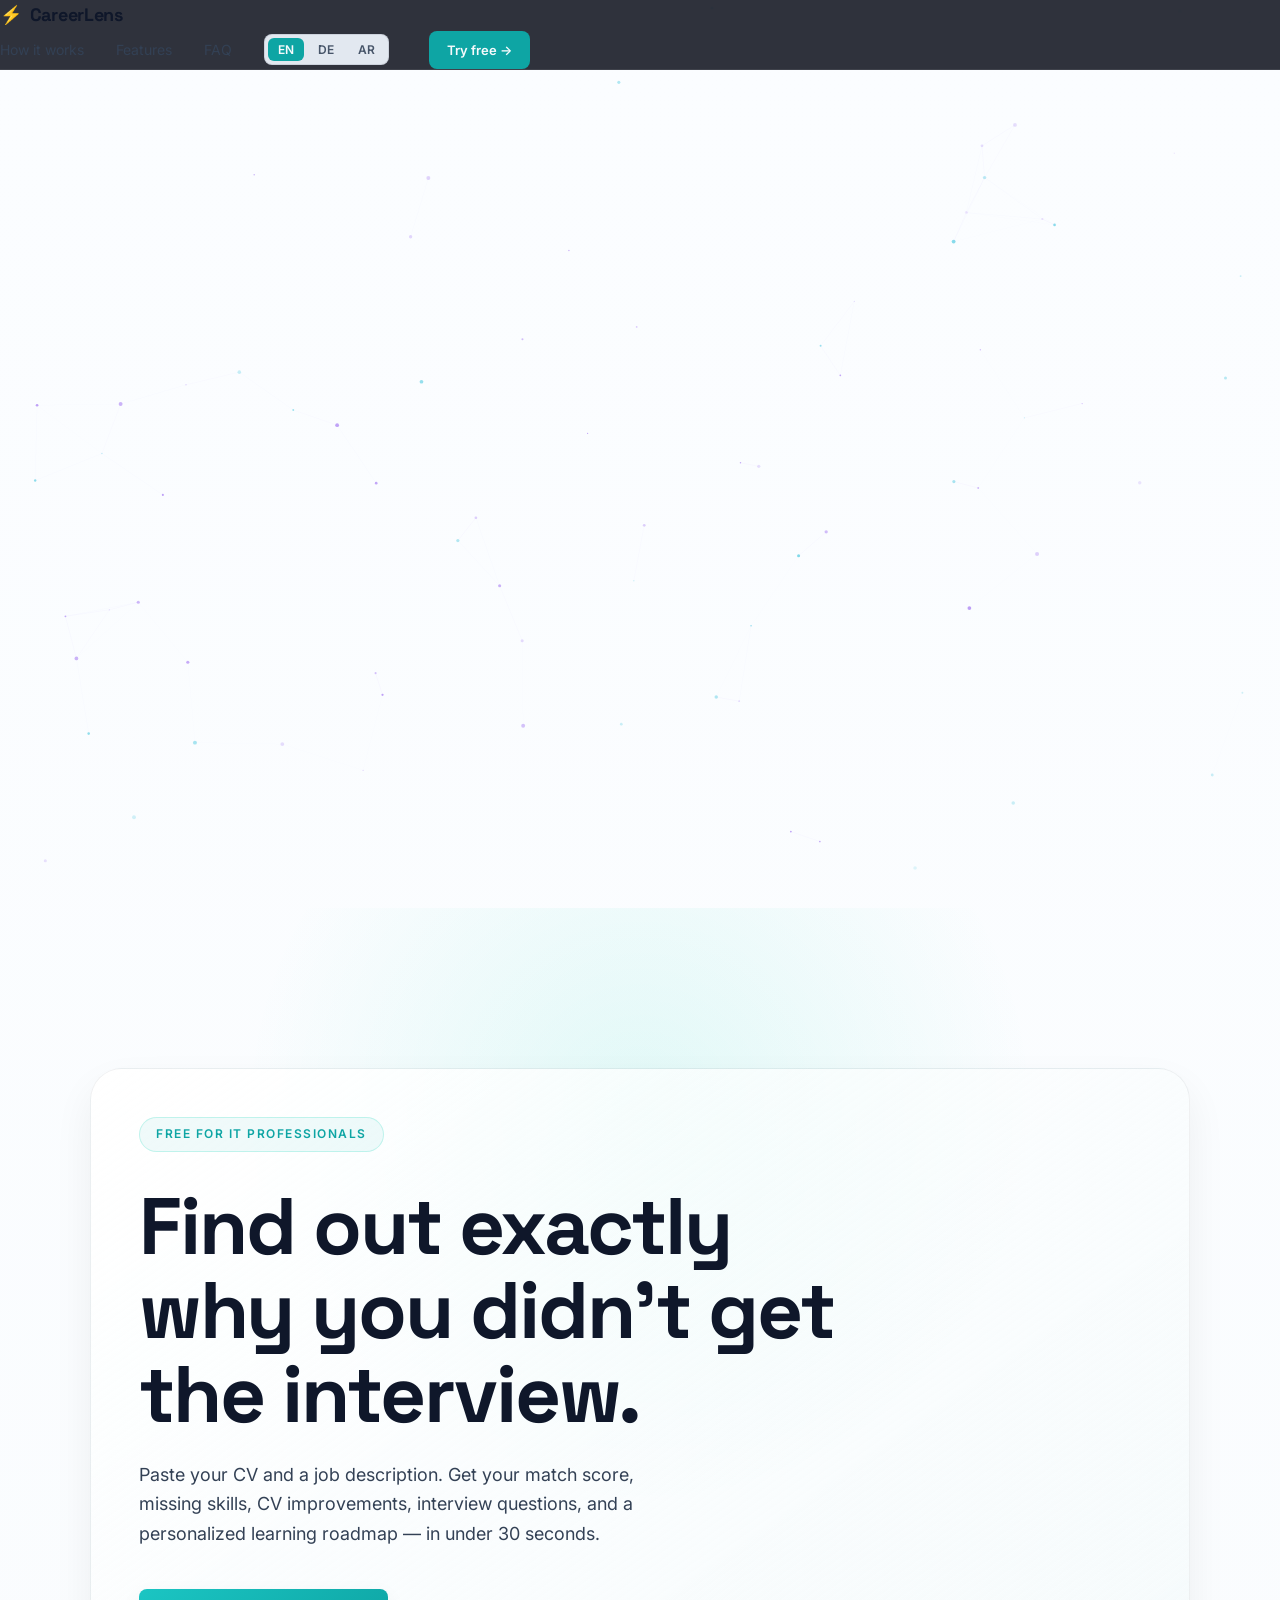
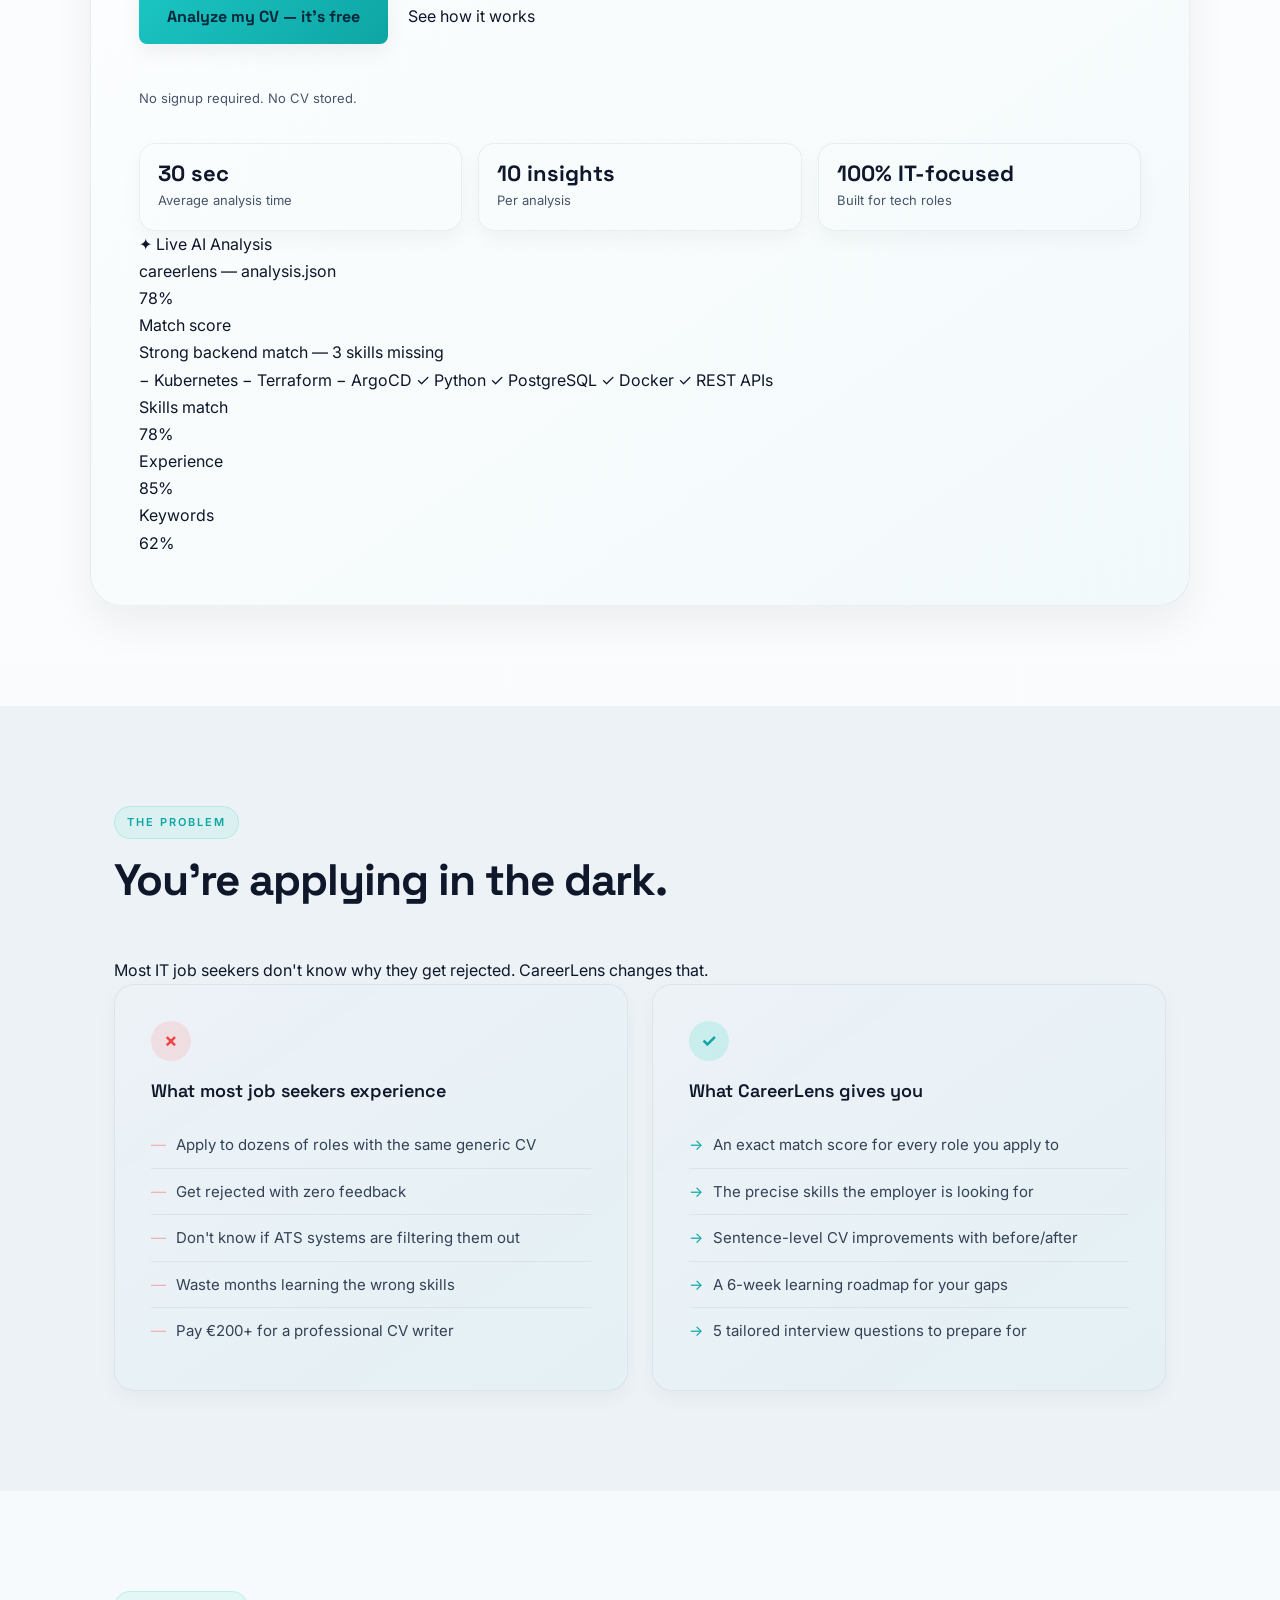
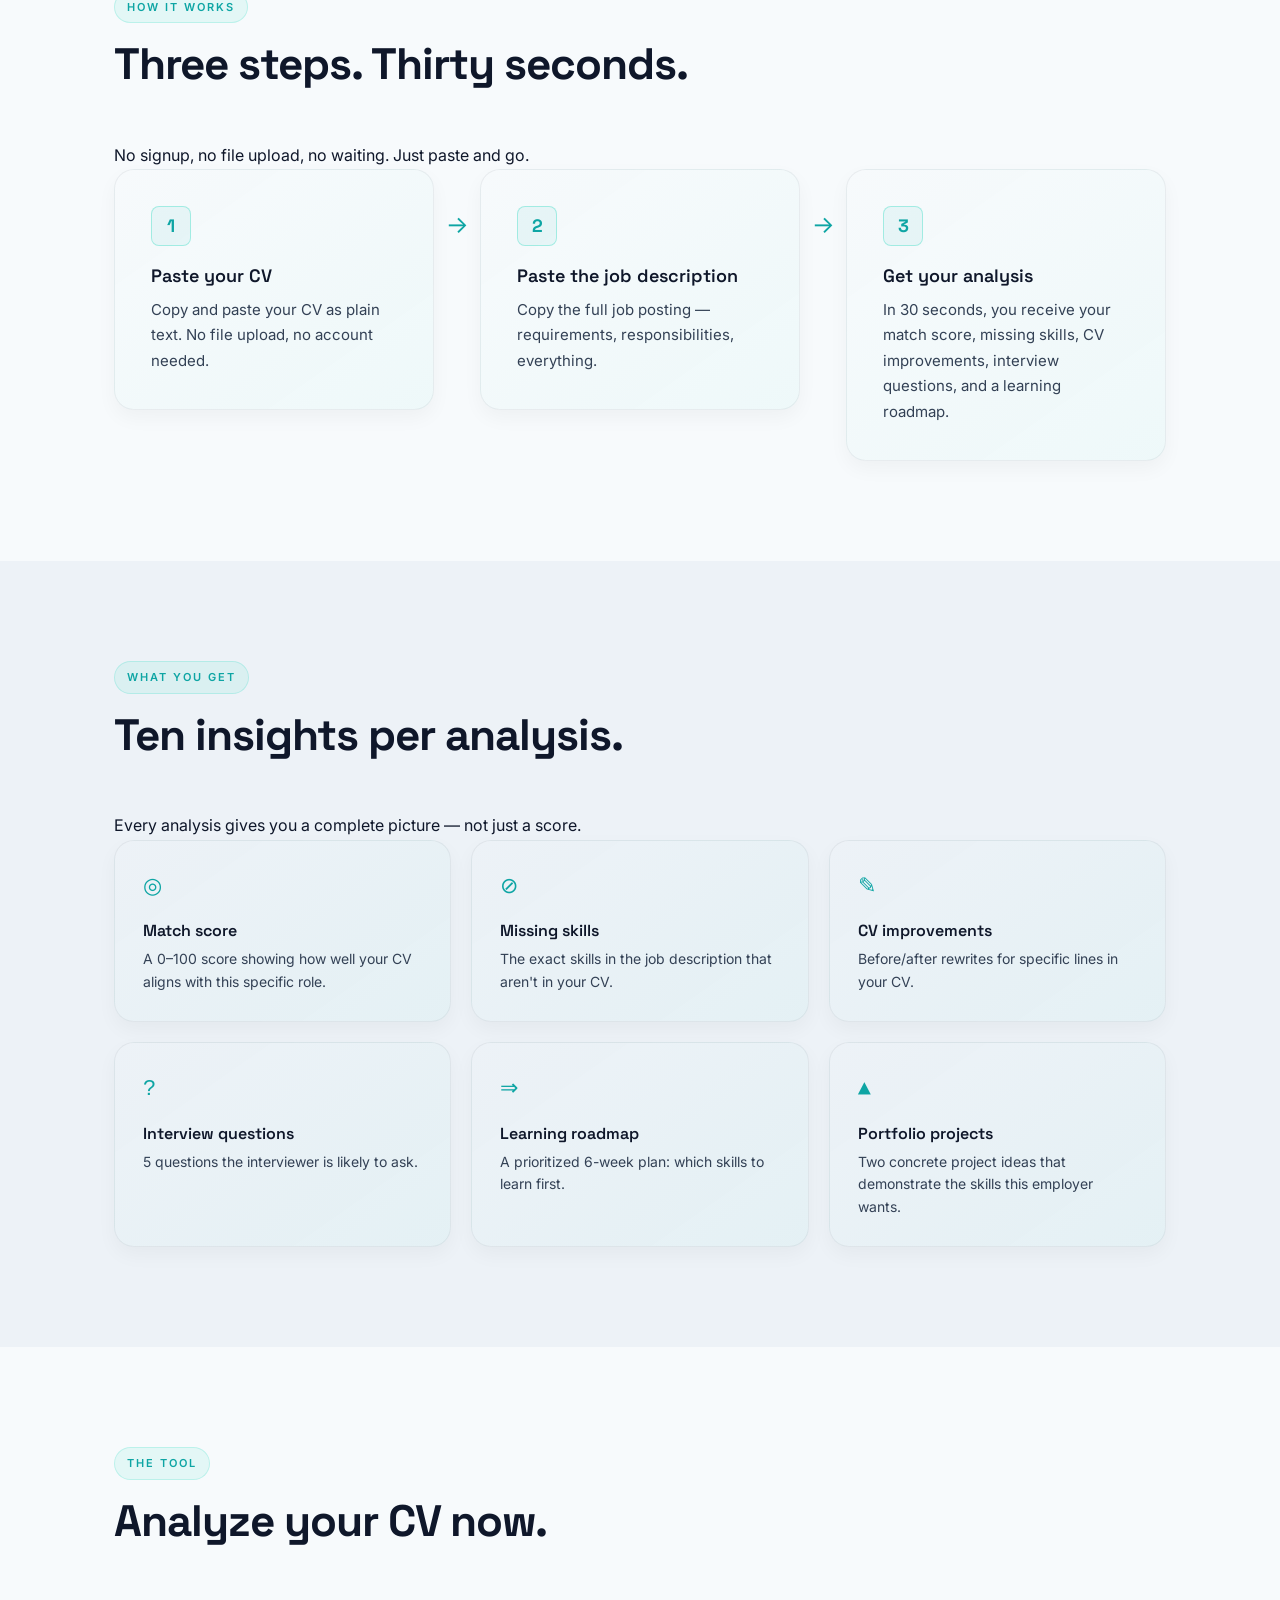
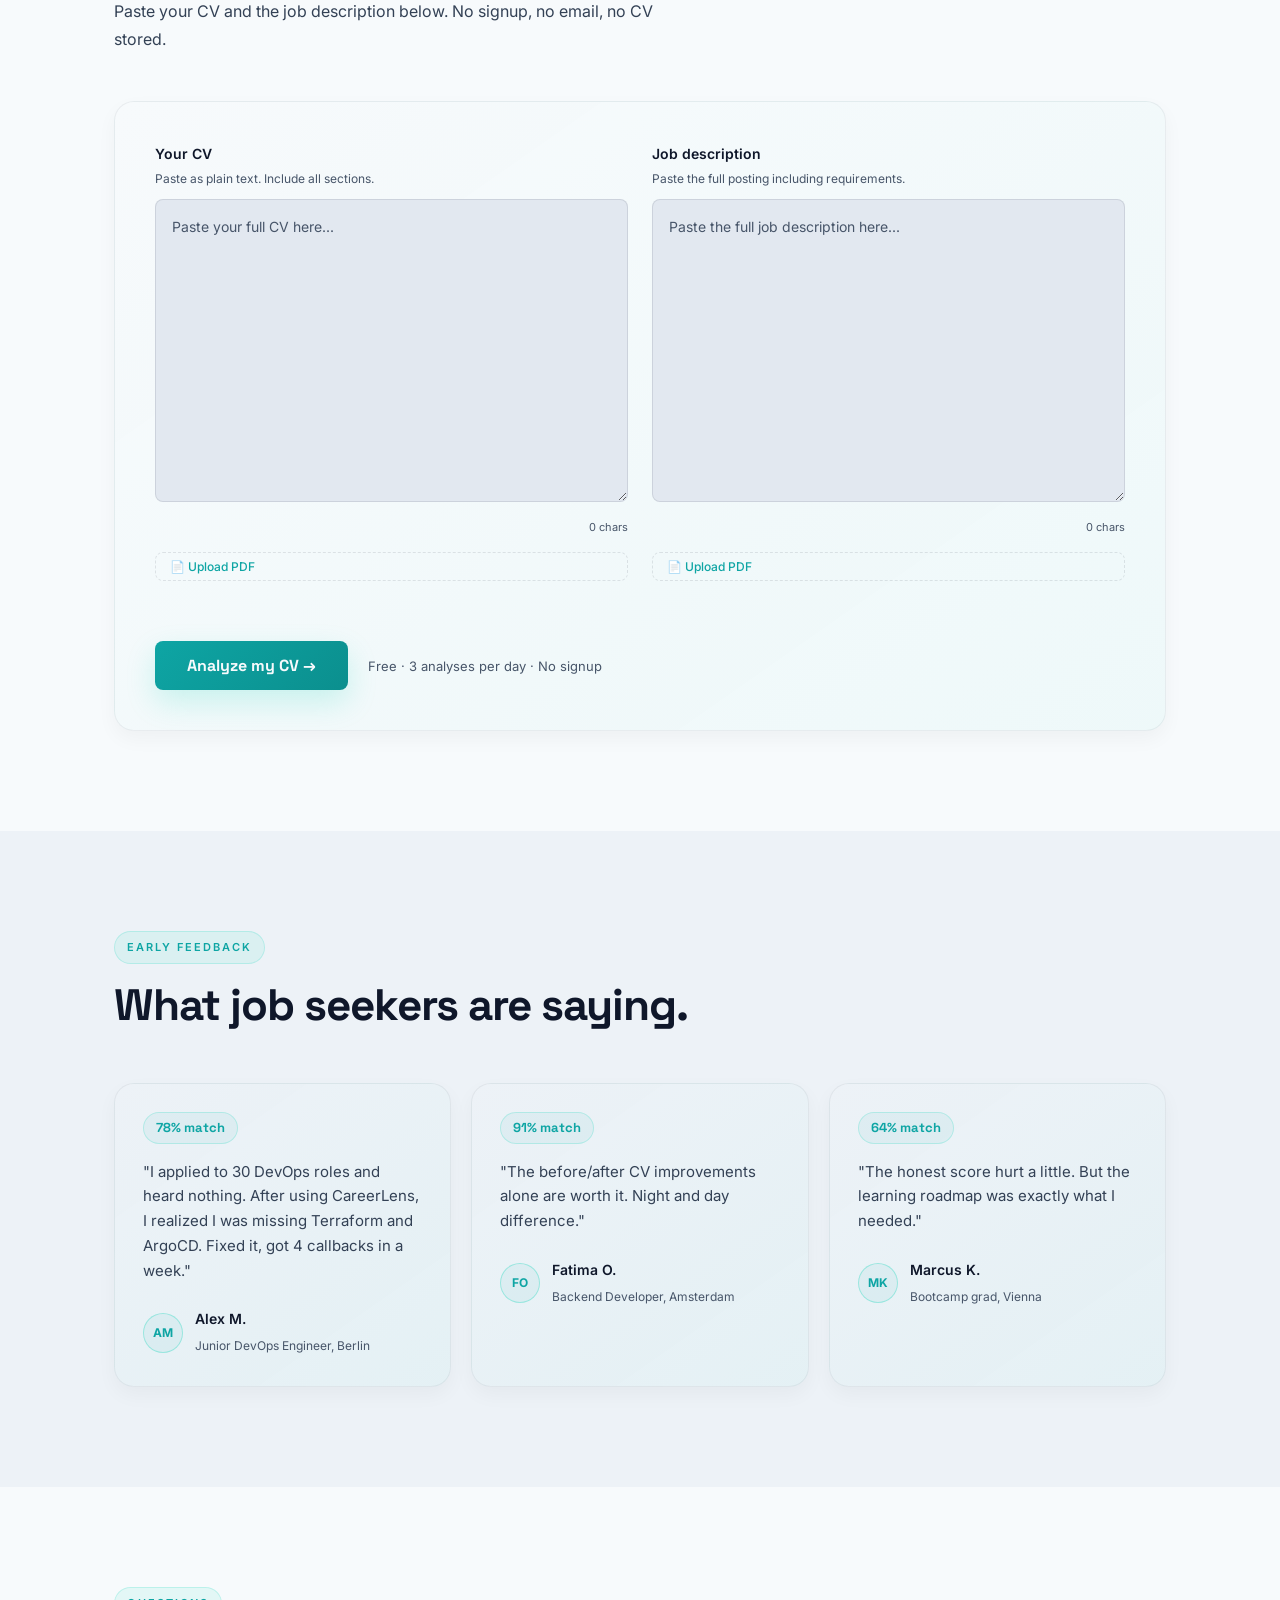
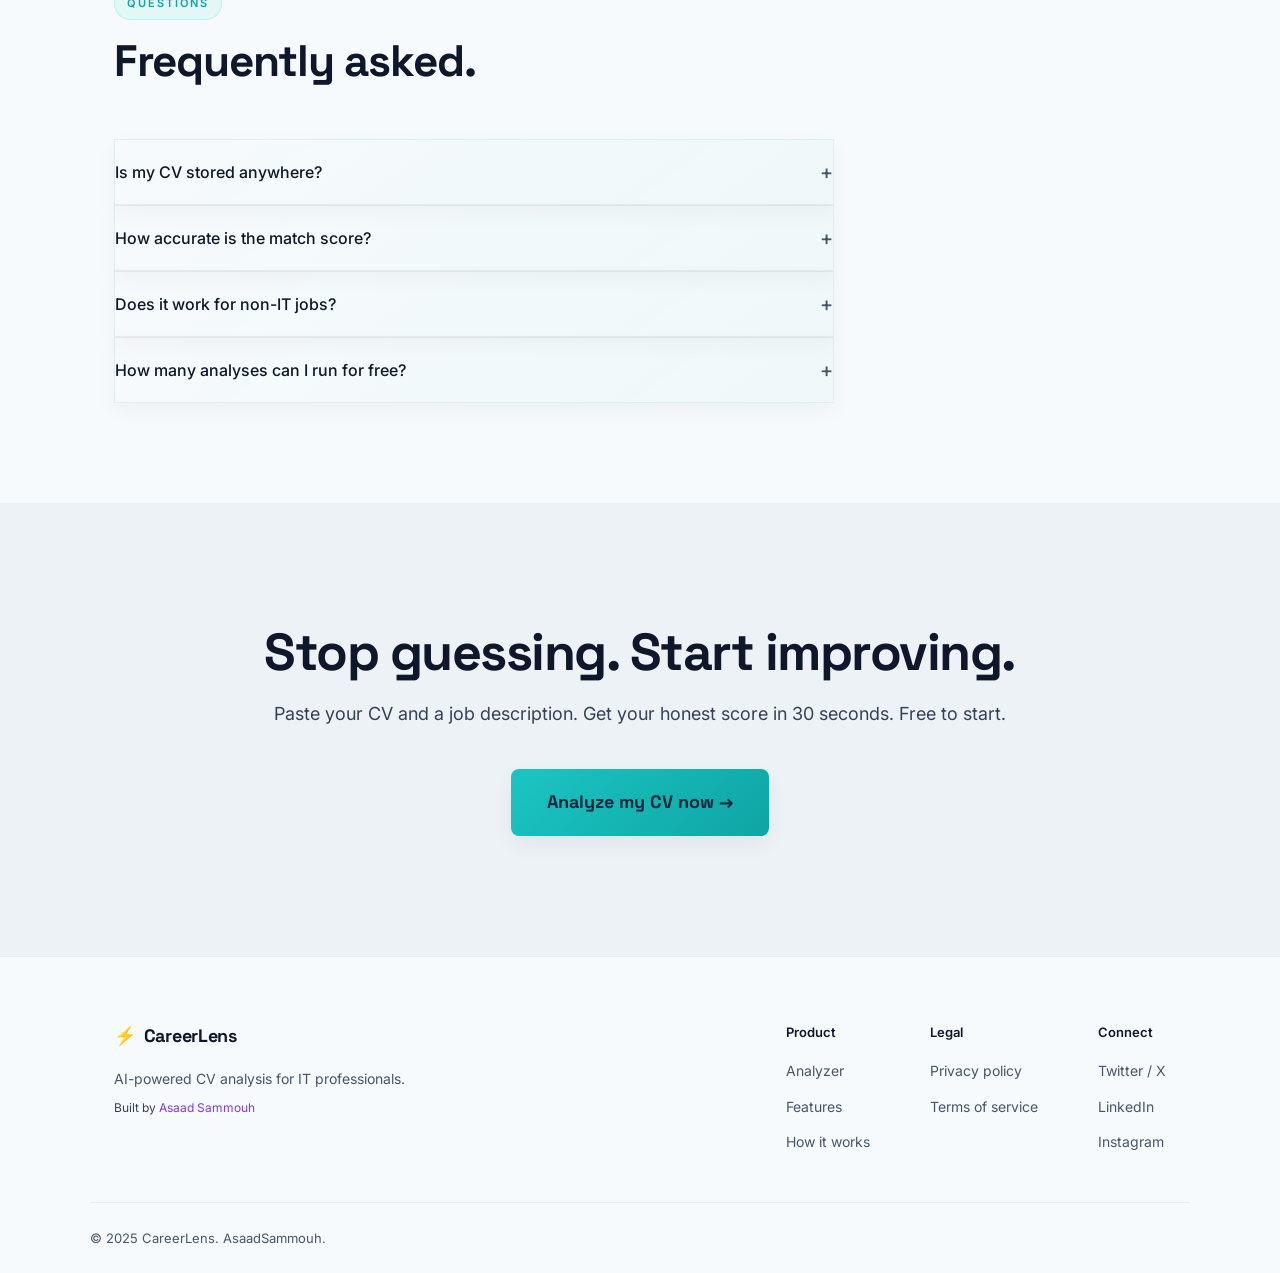
==== commit 80bb2fd9: "Update print statement from 'Hello' to 'Goodbye'" ====
--- a/index.html
+++ b/index.html
@@ -7,431 +7,497 @@
   <meta name="description" content="Paste your CV and a job description. Get your match score, missing skills, CV improvements, interview questions, and a learning roadmap — in 30 seconds." />
   <meta property="og:title" content="CareerLens — AI CV Analyzer for IT Professionals" />
   <meta property="og:description" content="Find out exactly why you didn't get the interview. Free for IT job seekers." />
-  <meta property="og:type" content="website" />
-  <meta name="twitter:card" content="summary_large_image" />
   <link rel="preconnect" href="https://fonts.googleapis.com" />
   <link rel="preconnect" href="https://fonts.gstatic.com" crossorigin />
-  <link href="https://fonts.googleapis.com/css2?family=Inter:wght@400;500;600&family=Space+Grotesk:wght@500;600;700&display=swap" rel="stylesheet" />
+  <link href="https://fonts.googleapis.com/css2?family=Inter:wght@400;500;600&family=Space+Grotesk:wght@500;600;700&family=JetBrains+Mono:wght@400;600&display=swap" rel="stylesheet" />
   <link rel="stylesheet" href="style.css" />
   <link rel="stylesheet" href="lang-style.css" />
 </head>
 <body>
 
-  <!-- NAV -->
-  <header class="nav">
-    <div class="container nav-inner">
-      <a href="/" class="logo">
-        <span class="logo-mark">●</span>CareerLens
+<!-- Particle canvas -->
+<canvas id="particle-canvas"></canvas>
+
+<!-- SVG gradient for score ring -->
+<svg width="0" height="0" style="position:absolute">
+  <defs>
+    <linearGradient id="scoreGrad" x1="0%" y1="0%" x2="100%" y2="0%">
+      <stop offset="0%" stop-color="#7c3aed"/>
+      <stop offset="100%" stop-color="#06b6d4"/>
+    </linearGradient>
+  </defs>
+</svg>
+
+<!-- NAV -->
+<header class="nav">
+  <div class="nav-inner-wrap">
+    <a href="/" class="logo">
+      <div class="logo-icon">⚡</div>
+      CareerLens
+    </a>
+    <nav class="nav-links">
+      <a href="#how-it-works" data-i18n="nav_how">How it works</a>
+      <a href="#features" data-i18n="nav_features">Features</a>
+      <a href="#faq" data-i18n="nav_faq">FAQ</a>
+      <div class="lang-switcher">
+        <button class="lang-btn active" data-lang="en">EN</button>
+        <button class="lang-btn" data-lang="de">DE</button>
+        <button class="lang-btn" data-lang="ar">AR</button>
+      </div>
+      <a href="#analyzer" class="btn-nav" data-i18n="nav_try">Try free →</a>
+    </nav>
+    <button class="nav-hamburger" id="hamburger" aria-label="Menu">
+      <span></span><span></span><span></span>
+    </button>
+  </div>
+</header>
+
+<!-- HERO -->
+<section class="hero">
+  <div class="container">
+    <div class="hero-content">
+      <div class="hero-left">
+        <div class="hero-eyebrow" data-i18n="hero_eyebrow">Free for IT professionals</div>
+        <h1 class="hero-headline">
+          <span data-i18n="hero_h1_1">Find out exactly</span><br/>
+          <span class="gradient-text" data-i18n="hero_h1_2">why you didn't get</span><br/>
+          <span data-i18n="hero_h1_3">the interview.</span>
+        </h1>
+        <p class="hero-sub" data-i18n="hero_sub">Paste your CV and a job description. Get your match score, missing skills, CV improvements, interview questions, and a personalized learning roadmap — in under 30 seconds.</p>
+        <div class="hero-cta">
+          <a href="#analyzer" class="btn-primary" data-i18n="hero_btn">Analyze my CV — it's free</a>
+          <a href="#how-it-works" class="btn-ghost" data-i18n="hero_how">See how it works</a>
+        </div>
+        <span class="hero-note" data-i18n="hero_note">No signup required. No CV stored.</span>
+        <div class="hero-stats" style="margin-top:32px;">
+          <div class="stat">
+            <strong data-i18n="stat1_val">30 sec</strong>
+            <span data-i18n="stat1_label">Analysis time</span>
+          </div>
+          <div class="stat">
+            <strong data-i18n="stat2_val">10+</strong>
+            <span data-i18n="stat2_label">Insights</span>
+          </div>
+          <div class="stat">
+            <strong data-i18n="stat3_val">100% IT</strong>
+            <span data-i18n="stat3_label">Focused</span>
+          </div>
+        </div>
+      </div>
+
+      <!-- Dashboard Visual -->
+      <div class="hero-visual">
+        <div class="floating-badge" data-i18n="badge_live">✦ Live AI Analysis</div>
+        <div class="hero-dashboard">
+          <div class="dashboard-header">
+            <div class="dashboard-dots">
+              <span></span><span></span><span></span>
+            </div>
+            <div class="dashboard-title">careerlens — analysis.json</div>
+          </div>
+
+          <div class="score-display">
+            <div class="score-big">78%</div>
+            <div>
+              <div class="score-label" data-i18n="score_title">MATCH SCORE</div>
+              <div class="score-sub" data-i18n="dashboard_sub">Strong backend match — 3 skills missing</div>
+            </div>
+          </div>
+
+          <div class="skill-pills">
+            <span class="skill-pill pill-missing">− Kubernetes</span>
+            <span class="skill-pill pill-missing">− Terraform</span>
+            <span class="skill-pill pill-missing">− ArgoCD</span>
+            <span class="skill-pill pill-match">✓ Python</span>
+            <span class="skill-pill pill-match">✓ PostgreSQL</span>
+            <span class="skill-pill pill-match">✓ Docker</span>
+            <span class="skill-pill pill-match">✓ REST APIs</span>
+          </div>
+
+          <div class="mini-bars">
+            <div class="mini-bar-row">
+              <span class="mini-bar-label">Skills match</span>
+              <div class="mini-bar-track"><div class="mini-bar-fill" style="width:78%"></div></div>
+              <span class="mini-bar-val">78%</span>
+            </div>
+            <div class="mini-bar-row">
+              <span class="mini-bar-label">Experience</span>
+              <div class="mini-bar-track"><div class="mini-bar-fill" style="width:85%"></div></div>
+              <span class="mini-bar-val">85%</span>
+            </div>
+            <div class="mini-bar-row">
+              <span class="mini-bar-label">Keywords</span>
+              <div class="mini-bar-track"><div class="mini-bar-fill" style="width:62%"></div></div>
+              <span class="mini-bar-val">62%</span>
+            </div>
+          </div>
+        </div>
+      </div>
+    </div>
+  </div>
+</section>
+
+<!-- PROBLEM & SOLUTION -->
+<section class="problem-solution" id="features">
+  <div class="container">
+    <div class="section-label" data-i18n="problem_label">The problem</div>
+    <h2 class="section-headline" data-i18n="problem_h2">You're applying in the dark.</h2>
+    <p class="section-sub" data-i18n="problem_sub">Most IT job seekers don't know why they get rejected. CareerLens changes that.</p>
+    <div class="ps-grid">
+      <div class="ps-card ps-problem">
+        <div class="ps-icon">✗</div>
+        <h3 data-i18n="problem_title">What most job seekers experience</h3>
+        <ul>
+          <li data-i18n="problem_1">Apply to dozens of roles with the same generic CV</li>
+          <li data-i18n="problem_2">Get rejected with zero feedback</li>
+          <li data-i18n="problem_3">Don't know if ATS systems are filtering them out</li>
+          <li data-i18n="problem_4">Waste months learning the wrong skills</li>
+          <li data-i18n="problem_5">Pay €200+ for a professional CV writer</li>
+        </ul>
+      </div>
+      <div class="ps-card ps-solution">
+        <div class="ps-icon">✓</div>
+        <h3 data-i18n="solution_title">What CareerLens gives you</h3>
+        <ul>
+          <li data-i18n="solution_1">An exact match score for every role you apply to</li>
+          <li data-i18n="solution_2">The precise skills the employer is looking for</li>
+          <li data-i18n="solution_3">Sentence-level CV improvements with before/after</li>
+          <li data-i18n="solution_4">A 6-week learning roadmap for your gaps</li>
+          <li data-i18n="solution_5">5 tailored interview questions to prepare for</li>
+        </ul>
+      </div>
+    </div>
+  </div>
+</section>
+
+<!-- HOW IT WORKS -->
+<section class="how-it-works" id="how-it-works">
+  <div class="container">
+    <div class="section-label" data-i18n="howitworks_label">How it works</div>
+    <h2 class="section-headline" data-i18n="howitworks_h2">Three steps. Thirty seconds.</h2>
+    <p class="section-sub" data-i18n="howitworks_sub">No signup, no file upload, no waiting. Just paste and go.</p>
+    <div class="steps-grid">
+      <div class="step">
+        <div class="step-num">1</div>
+        <h3 data-i18n="step1_h">Paste your CV</h3>
+        <p data-i18n="step1_p">Copy and paste your CV as plain text. No file upload, no account needed. Your data stays in your browser.</p>
+      </div>
+      <div class="step-arrow">→</div>
+      <div class="step">
+        <div class="step-num">2</div>
+        <h3 data-i18n="step2_h">Paste the job description</h3>
+        <p data-i18n="step2_p">Copy the full job posting — requirements, responsibilities, everything. The more you paste, the better the analysis.</p>
+      </div>
+      <div class="step-arrow">→</div>
+      <div class="step">
+        <div class="step-num">3</div>
+        <h3 data-i18n="step3_h">Get your analysis</h3>
+        <p data-i18n="step3_p">In 30 seconds: match score, missing skills, CV improvements, interview questions, and a learning roadmap.</p>
+      </div>
+    </div>
+  </div>
+</section>
+
+<!-- FEATURES -->
+<section class="features-deep">
+  <div class="container">
+    <div class="section-label" data-i18n="features_label">What you get</div>
+    <h2 class="section-headline" data-i18n="features_h2">Ten insights per analysis.</h2>
+    <p class="section-sub" data-i18n="features_sub">Every analysis gives you a complete picture — not just a score.</p>
+    <div class="features-grid">
+      <div class="feature-card">
+        <div class="feature-icon">◎</div>
+        <h3 data-i18n="f1_h">Match score</h3>
+        <p data-i18n="f1_p">A 0–100 score showing how well your CV aligns with this specific role — with a plain explanation of why.</p>
+      </div>
+      <div class="feature-card">
+        <div class="feature-icon">⊘</div>
+        <h3 data-i18n="f2_h">Missing skills</h3>
+        <p data-i18n="f2_p">The exact skills in the job description that aren't in your CV, ranked by priority.</p>
+      </div>
+      <div class="feature-card">
+        <div class="feature-icon">✎</div>
+        <h3 data-i18n="f3_h">CV improvements</h3>
+        <p data-i18n="f3_p">Before/after rewrites for specific lines in your CV, with the reason each change improves your chances.</p>
+      </div>
+      <div class="feature-card">
+        <div class="feature-icon">?</div>
+        <h3 data-i18n="f4_h">Interview questions</h3>
+        <p data-i18n="f4_p">5 questions the interviewer is likely to ask, based on the job description and your CV gaps.</p>
+      </div>
+      <div class="feature-card">
+        <div class="feature-icon">⇒</div>
+        <h3 data-i18n="f5_h">Learning roadmap</h3>
+        <p data-i18n="f5_p">A prioritized 6-week plan: which skills to learn first, with specific resources for each one.</p>
+      </div>
+      <div class="feature-card">
+        <div class="feature-icon">▲</div>
+        <h3 data-i18n="f6_h">Portfolio projects</h3>
+        <p data-i18n="f6_p">Two concrete project ideas that demonstrate exactly the skills this employer is looking for.</p>
+      </div>
+    </div>
+  </div>
+</section>
+
+<!-- ANALYZER -->
+<section class="analyzer-section" id="analyzer">
+  <div class="container">
+    <div class="section-label" data-i18n="analyzer_label">The tool</div>
+    <h2 class="section-headline" data-i18n="analyzer_h2">Analyze your CV now.</h2>
+    <p class="analyzer-intro" data-i18n="analyzer_intro">Paste your CV and the job description below. No signup, no email, no CV stored.</p>
+
+    <div class="analyzer-box">
+      <div class="analyzer-inputs">
+        <div class="input-group">
+          <label for="cv-input" class="input-label">
+            <span data-i18n="cv_label">Your CV</span>
+            <span class="input-hint" data-i18n="cv_hint">Paste as plain text. Include all sections.</span>
+          </label>
+          <textarea id="cv-input" class="analyzer-textarea" data-i18n="cv_placeholder" placeholder="Paste your full CV here..." rows="12"></textarea>
+          <div style="display:flex;justify-content:space-between;align-items:center;margin-top:6px;">
+            <span></span>
+            <div class="char-count" id="cv-count">0 chars</div>
+          </div>
+        </div>
+        <div class="input-group">
+          <label for="jd-input" class="input-label">
+            <span data-i18n="jd_label">Job description</span>
+            <span class="input-hint" data-i18n="jd_hint">Paste the full posting including requirements.</span>
+          </label>
+          <textarea id="jd-input" class="analyzer-textarea" data-i18n="jd_placeholder" placeholder="Paste the full job description here..." rows="12"></textarea>
+          <div style="display:flex;justify-content:space-between;align-items:center;margin-top:6px;">
+            <span></span>
+            <div class="char-count" id="jd-count">0 chars</div>
+          </div>
+        </div>
+      </div>
+
+      <div class="analyzer-actions">
+        <button class="btn-analyze" id="analyze-btn">
+          <span class="btn-analyze-text" data-i18n="analyze_btn">Analyze my CV →</span>
+          <span class="btn-analyze-loading" hidden>
+            <span class="spinner"></span> <span data-i18n="analyzing">Analyzing...</span>
+          </span>
+        </button>
+        <p class="free-note" data-i18n="free_note">Free · 3 analyses per day · No signup</p>
+      </div>
+
+      <div class="results-section" id="results" hidden>
+        <div class="result-score-card" id="score-card">
+          <div class="score-ring">
+            <svg viewBox="0 0 100 100" class="score-svg">
+              <circle cx="50" cy="50" r="42" class="score-bg-circle"/>
+              <circle cx="50" cy="50" r="42" class="score-fill-circle" id="score-circle"/>
+            </svg>
+            <div class="score-number" id="score-number">—</div>
+          </div>
+          <div class="score-meta">
+            <h3 class="score-title" data-i18n="score_title">Match score</h3>
+            <p class="score-explanation" id="score-explanation"></p>
+          </div>
+        </div>
+
+        <div class="result-tabs">
+          <button class="result-tab active" data-tab="skills" data-i18n="tab_skills">Missing skills</button>
+          <button class="result-tab" data-tab="improvements" data-i18n="tab_improvements">CV improvements</button>
+          <button class="result-tab" data-tab="questions" data-i18n="tab_questions">Interview questions</button>
+          <button class="result-tab" data-tab="roadmap" data-i18n="tab_roadmap">Learning roadmap</button>
+          <button class="result-tab" data-tab="projects" data-i18n="tab_projects">Portfolio ideas</button>
+        </div>
+
+        <div class="result-panel" id="tab-skills"></div>
+        <div class="result-panel" id="tab-improvements" hidden></div>
+        <div class="result-panel" id="tab-questions" hidden></div>
+        <div class="result-panel" id="tab-roadmap" hidden></div>
+        <div class="result-panel" id="tab-projects" hidden></div>
+
+        <div class="result-actions">
+          <button class="btn-secondary" id="share-btn" data-i18n="share_btn">Share your score</button>
+          <button class="btn-secondary" id="new-analysis-btn" data-i18n="new_btn">New analysis</button>
+        </div>
+      </div>
+
+      <div class="error-section" id="error-section" hidden>
+        <p class="error-text" id="error-text"></p>
+      </div>
+    </div>
+  </div>
+</section>
+
+<!-- TESTIMONIALS -->
+<section class="testimonials">
+  <div class="container">
+    <div class="section-label" data-i18n="testimonials_label">Early feedback</div>
+    <h2 class="section-headline" data-i18n="testimonials_h2">What job seekers are saying.</h2>
+    <div class="testimonials-grid">
+      <div class="testimonial-card">
+        <div class="testimonial-score">78% match</div>
+        <p data-i18n="t1_text">"I applied to 30 DevOps roles and heard nothing. After using CareerLens, I realized I was missing Terraform and ArgoCD. Fixed it, got 4 callbacks in a week."</p>
+        <div class="testimonial-author">
+          <div class="testimonial-avatar">AM</div>
+          <div><strong>Alex M.</strong><span>Junior DevOps Engineer, Berlin</span></div>
+        </div>
+      </div>
+      <div class="testimonial-card">
+        <div class="testimonial-score">91% match</div>
+        <p data-i18n="t2_text">"The before/after CV improvements alone are worth it. It rewrote my experience section with specific impact statements. Night and day difference."</p>
+        <div class="testimonial-author">
+          <div class="testimonial-avatar">FO</div>
+          <div><strong>Fatima O.</strong><span>Backend Developer, Amsterdam</span></div>
+        </div>
+      </div>
+      <div class="testimonial-card">
+        <div class="testimonial-score">64% match</div>
+        <p data-i18n="t3_text">"The honest score hurt a little. But the learning roadmap was exactly what I needed. 6 weeks later I'm applying again with a much stronger profile."</p>
+        <div class="testimonial-author">
+          <div class="testimonial-avatar">MK</div>
+          <div><strong>Marcus K.</strong><span>Bootcamp grad, Vienna</span></div>
+        </div>
+      </div>
+    </div>
+  </div>
+</section>
+
+<!-- FAQ -->
+<section class="faq-section" id="faq">
+  <div class="container">
+    <div class="section-label" data-i18n="faq_label">Questions</div>
+    <h2 class="section-headline" data-i18n="faq_h2">Frequently asked.</h2>
+    <div class="faq-list">
+      <div class="faq-item">
+        <button class="faq-question" data-i18n="faq1_q">Is my CV stored anywhere?</button>
+        <div class="faq-answer" data-i18n="faq1_a">No. Your CV and job description are sent directly to the AI for analysis and are never stored on our servers.</div>
+      </div>
+      <div class="faq-item">
+        <button class="faq-question" data-i18n="faq2_q">How accurate is the match score?</button>
+        <div class="faq-answer" data-i18n="faq2_a">The score reflects how well your CV language matches the job description's requirements. Use it as a guide, not a verdict.</div>
+      </div>
+      <div class="faq-item">
+        <button class="faq-question" data-i18n="faq3_q">Does it work for non-IT jobs?</button>
+        <div class="faq-answer" data-i18n="faq3_a">CareerLens is specifically designed for IT roles — software engineering, DevOps, data science, cloud, QA, and related fields.</div>
+      </div>
+      <div class="faq-item">
+        <button class="faq-question" data-i18n="faq4_q">How many analyses can I run for free?</button>
+        <div class="faq-answer" data-i18n="faq4_a">3 per day on the free plan. Upgrade to Pro for unlimited analyses.</div>
+      </div>
+    </div>
+  </div>
+</section>
+
+<!-- CTA -->
+<section class="cta-section">
+  <div class="container">
+    <h2 class="cta-headline" data-i18n="cta_h2">Stop guessing.<br/>Start improving.</h2>
+    <p class="cta-sub" data-i18n="cta_sub">Paste your CV and a job description. Get your honest score in 30 seconds.</p>
+    <a href="#analyzer" class="btn-primary btn-large" data-i18n="cta_btn">Analyze my CV now →</a>
+  </div>
+</section>
+
+<!-- FOOTER -->
+<footer class="footer">
+  <div class="container footer-inner">
+    <div class="footer-brand">
+      <a href="/" class="logo" style="margin-bottom:16px;display:inline-flex;">
+        <div class="logo-icon">⚡</div> CareerLens
       </a>
-      <nav class="nav-links">
+      <p data-i18n="footer_desc">AI-powered CV analysis for IT professionals.</p>
+      <p style="margin-top:8px;font-size:12px;color:#334155;">Built by <a href="https://www.instagram.com/asaadsammouh" target="_blank" style="color:#7c3aed;">Asaad Sammouh</a></p>
+    </div>
+    <div class="footer-links">
+      <div class="footer-col">
+        <strong data-i18n="footer_product">Product</strong>
+        <a href="#analyzer" data-i18n="footer_analyzer">Analyzer</a>
+        <a href="#features" data-i18n="nav_features">Features</a>
         <a href="#how-it-works" data-i18n="nav_how">How it works</a>
-        <a href="#features" data-i18n="nav_features">Features</a>
-        <a href="#faq" data-i18n="nav_faq">FAQ</a>
-        <div class="lang-switcher" aria-label="Language switcher">
-          <button class="lang-btn active" data-lang="en">EN</button>
-          <button class="lang-btn" data-lang="de">DE</button>
-          <button class="lang-btn" data-lang="ar">AR</button>
-        </div>
-        <a href="#analyzer" class="btn-nav" data-i18n="nav_try">Try free →</a>
-      </nav>
-      <button class="nav-hamburger" aria-label="Open menu" id="hamburger">
-        <span></span><span></span><span></span>
-      </button>
-    </div>
-  </header>
-
-  <!-- HERO -->
-  <section class="hero">
-    <div class="container">
-      <div class="hero-grid">
-        <div class="hero-copy">
-          <div class="hero-eyebrow" data-i18n="hero_eyebrow">Free for IT professionals</div>
-          <h1 class="hero-headline" data-i18n="hero_h1">
-            Find out exactly why<br />
-            you didn't get<br />
-            the interview.
-          </h1>
-          <p class="hero-sub" data-i18n="hero_sub">
-            Paste your CV and a job description. Get an honest match score, the missing skills recruiters expect,
-            better CV wording, interview questions, and a roadmap to improve — all in under 30 seconds.
-          </p>
-          <div class="hero-cta">
-            <a href="#analyzer" class="btn-primary" data-i18n="hero_btn">Analyze my CV — it's free</a>
-            <span class="hero-note" data-i18n="hero_note">No signup required · No CV stored · Private by design</span>
-          </div>
-          <div class="hero-stats">
-            <div class="stat">
-              <strong data-i18n="stat1_val">30 sec</strong>
-              <span data-i18n="stat1_label">Average analysis time</span>
-            </div>
-            <div class="stat">
-              <strong data-i18n="stat2_val">10 insights</strong>
-              <span data-i18n="stat2_label">Per analysis</span>
-            </div>
-            <div class="stat">
-              <strong data-i18n="stat3_val">100% IT-focused</strong>
-              <span data-i18n="stat3_label">Built for tech roles</span>
-            </div>
-          </div>
-        </div>
-
-        <div class="hero-panel" aria-label="Preview of analysis results">
-          <div class="hero-panel-header">
-            <span class="hero-panel-badge" data-i18n="hero_preview_badge">Live analysis preview</span>
-            <span class="hero-panel-chip" data-i18n="hero_preview_chip">No signup</span>
-          </div>
-          <div class="hero-panel-score">
-            <div class="hero-panel-score-value">82%</div>
-            <div class="hero-panel-score-label" data-i18n="hero_preview_score_label">Match score</div>
-          </div>
-          <ul class="hero-panel-list">
-            <li>
-              <strong data-i18n="hero_preview_missing">Missing skills</strong>
-              <span data-i18n="hero_preview_missing_value">Terraform · Kubernetes · CI/CD</span>
-            </li>
-            <li>
-              <strong data-i18n="hero_preview_improvements">CV improvements</strong>
-              <span data-i18n="hero_preview_improvements_value">3 strong rewrites for your experience section</span>
-            </li>
-            <li>
-              <strong data-i18n="hero_preview_questions">Interview prep</strong>
-              <span data-i18n="hero_preview_questions_value">5 tailored questions ready in seconds</span>
-            </li>
-          </ul>
-          <div class="hero-panel-footer">
-            <span data-i18n="hero_preview_fast">⚡ 30 seconds</span>
-            <span data-i18n="hero_preview_private">🔒 Private by design</span>
-          </div>
-        </div>
-      </div>
-    </div>
-  </section>
-
-  <!-- PROBLEM & SOLUTION -->
-  <section class="problem-solution" id="features">
-    <div class="container">
-      <div class="section-label" data-i18n="problem_label">The problem</div>
-      <h2 class="section-headline" data-i18n="problem_h2">You're applying in the dark.</h2>
-      <div class="ps-grid">
-        <div class="ps-card ps-problem">
-          <div class="ps-icon">✗</div>
-          <h3 data-i18n="problem_title">What most job seekers experience</h3>
-          <ul>
-            <li data-i18n="problem_1">Apply to dozens of roles with the same generic CV</li>
-            <li data-i18n="problem_2">Get rejected with zero feedback</li>
-            <li data-i18n="problem_3">Don't know if ATS systems are filtering them out</li>
-            <li data-i18n="problem_4">Waste months learning the wrong skills</li>
-            <li data-i18n="problem_5">Pay €200+ for a professional CV writer</li>
-          </ul>
-        </div>
-        <div class="ps-card ps-solution">
-          <div class="ps-icon">✓</div>
-          <h3 data-i18n="solution_title">What CareerLens gives you</h3>
-          <ul>
-            <li data-i18n="solution_1">An exact match score for every role you apply to</li>
-            <li data-i18n="solution_2">The precise skills the employer is looking for</li>
-            <li data-i18n="solution_3">Sentence-level CV improvements with before/after</li>
-            <li data-i18n="solution_4">A 6-week learning roadmap for your gaps</li>
-            <li data-i18n="solution_5">5 tailored interview questions to prepare for</li>
-          </ul>
-        </div>
-      </div>
-    </div>
-  </section>
-
-  <!-- HOW IT WORKS -->
-  <section class="how-it-works" id="how-it-works">
-    <div class="container">
-      <div class="section-label" data-i18n="howitworks_label">How it works</div>
-      <h2 class="section-headline" data-i18n="howitworks_h2">Three steps. Thirty seconds.</h2>
-      <div class="steps-grid">
-        <div class="step">
-          <div class="step-num">1</div>
-          <h3 data-i18n="step1_h">Paste your CV</h3>
-          <p data-i18n="step1_p">Copy and paste your CV as plain text. No file upload, no account needed. Your data stays in your browser.</p>
-        </div>
-        <div class="step-arrow">→</div>
-        <div class="step">
-          <div class="step-num">2</div>
-          <h3 data-i18n="step2_h">Paste the job description</h3>
-          <p data-i18n="step2_p">Copy the full job posting — requirements, responsibilities, everything. The more you paste, the better the analysis.</p>
-        </div>
-        <div class="step-arrow">→</div>
-        <div class="step">
-          <div class="step-num">3</div>
-          <h3 data-i18n="step3_h">Get your analysis</h3>
-          <p data-i18n="step3_p">In 30 seconds, you receive your match score, missing skills, CV improvements, interview questions, and a learning roadmap.</p>
-        </div>
-      </div>
-    </div>
-  </section>
-
-  <!-- FEATURES DEEP DIVE -->
-  <section class="features-deep">
-    <div class="container">
-      <div class="section-label" data-i18n="features_label">What you get</div>
-      <h2 class="section-headline" data-i18n="features_h2">Ten insights per analysis.</h2>
-      <div class="features-grid">
-        <div class="feature-card">
-          <div class="feature-icon">◎</div>
-          <h3 data-i18n="f1_h">Match score</h3>
-          <p data-i18n="f1_p">A 0–100 score showing how well your CV aligns with this specific role — with a plain explanation of why.</p>
-        </div>
-        <div class="feature-card">
-          <div class="feature-icon">⊘</div>
-          <h3 data-i18n="f2_h">Missing skills</h3>
-          <p data-i18n="f2_p">The exact skills in the job description that aren't in your CV, ranked by how often they're mentioned.</p>
-        </div>
-        <div class="feature-card">
-          <div class="feature-icon">✎</div>
-          <h3 data-i18n="f3_h">CV improvements</h3>
-          <p data-i18n="f3_p">Before/after rewrites for specific lines in your CV, with the reason each change improves your chances.</p>
-        </div>
-        <div class="feature-card">
-          <div class="feature-icon">?</div>
-          <h3 data-i18n="f4_h">Interview questions</h3>
-          <p data-i18n="f4_p">5 questions the interviewer is likely to ask, based on the job description and your CV gaps.</p>
-        </div>
-        <div class="feature-card">
-          <div class="feature-icon">⇒</div>
-          <h3 data-i18n="f5_h">Learning roadmap</h3>
-          <p data-i18n="f5_p">A prioritized 6-week plan: which skills to learn first, with specific resources for each one.</p>
-        </div>
-        <div class="feature-card">
-          <div class="feature-icon">▲</div>
-          <h3 data-i18n="f6_h">Portfolio projects</h3>
-          <p data-i18n="f6_p">Two concrete project ideas that demonstrate exactly the skills this employer is looking for.</p>
-        </div>
-      </div>
-    </div>
-  </section>
-
-  <!-- THE ANALYZER TOOL -->
-  <section class="analyzer-section" id="analyzer">
-    <div class="container">
-      <div class="section-label" data-i18n="analyzer_label">The tool</div>
-      <h2 class="section-headline" data-i18n="analyzer_h2">Analyze your CV now.</h2>
-      <p class="analyzer-intro" data-i18n="analyzer_intro">Paste your CV and the job description below. No signup, no email, no CV stored. Your analysis appears below in around 30 seconds.</p>
-
-      <div class="analyzer-box">
-        <div class="analyzer-inputs">
-          <div class="input-group">
-            <label for="cv-input" class="input-label">
-              <span data-i18n="cv_label">Your CV</span>
-              <span class="input-hint" data-i18n="cv_hint">Paste as plain text. Include all sections.</span>
-            </label>
-            <textarea
-              id="cv-input"
-              class="analyzer-textarea"
-              data-i18n="cv_placeholder"
-              placeholder="Paste your full CV here — work experience, skills, education, projects..."
-              rows="12"
-            ></textarea>
-            <div class="char-count" id="cv-count">0 characters</div>
-          </div>
-          <div class="input-group">
-            <label for="jd-input" class="input-label">
-              <span data-i18n="jd_label">Job description</span>
-              <span class="input-hint" data-i18n="jd_hint">Paste the full posting including requirements.</span>
-            </label>
-            <textarea
-              id="jd-input"
-              class="analyzer-textarea"
-              data-i18n="jd_placeholder"
-              placeholder="Paste the full job description here — title, responsibilities, requirements, nice-to-haves..."
-              rows="12"
-            ></textarea>
-            <div class="char-count" id="jd-count">0 characters</div>
-          </div>
-        </div>
-
-        <div class="analyzer-actions">
-          <button class="btn-analyze" id="analyze-btn">
-            <span class="btn-analyze-text" data-i18n="analyze_btn">Analyze my CV →</span>
-            <span class="btn-analyze-loading" hidden>
-              <span class="spinner"></span> <span data-i18n="analyzing">Analyzing...</span>
-            </span>
-          </button>
-          <a href="pricing.html" class="btn-secondary btn-upgrade" id="upgrade-btn" data-i18n="upgrade_pro">Upgrade to Pro</a>
-          <p class="free-note" data-i18n="free_note">Free · 3 analyses per day · No signup</p>
-          <p class="usage-status" id="usage-status" data-i18n="usage_status">You have 3 free analyses remaining today.</p>
-        </div>
-
-        <div class="analysis-history" id="analysis-history">
-          <div class="history-header">
-            <span data-i18n="history_label">Recent analysis</span>
-          </div>
-          <div class="history-list" id="history-list">
-            <p data-i18n="history_empty">No past analysis yet. Your results will appear here.</p>
-          </div>
-        </div>
-
-        <div class="results-section" id="results" hidden>
-          <div class="result-score-card" id="score-card">
-            <div class="score-ring">
-              <svg viewBox="0 0 100 100" class="score-svg">
-                <circle cx="50" cy="50" r="42" class="score-bg-circle"/>
-                <circle cx="50" cy="50" r="42" class="score-fill-circle" id="score-circle"/>
-              </svg>
-              <div class="score-number" id="score-number">—</div>
-            </div>
-            <div class="score-meta">
-              <h3 class="score-title" data-i18n="score_title">Match score</h3>
-              <p class="score-explanation" id="score-explanation">Running analysis…</p>
-            </div>
-          </div>
-
-          <div class="result-tabs">
-            <button class="result-tab active" data-tab="skills" data-i18n="tab_skills">Missing skills</button>
-            <button class="result-tab" data-tab="improvements" data-i18n="tab_improvements">CV improvements</button>
-            <button class="result-tab" data-tab="questions" data-i18n="tab_questions">Interview questions</button>
-            <button class="result-tab" data-tab="roadmap" data-i18n="tab_roadmap">Learning roadmap</button>
-            <button class="result-tab" data-tab="projects" data-i18n="tab_projects">Portfolio ideas</button>
-          </div>
-
-          <div class="result-panel" id="tab-skills">
-            <div class="panel-loading" data-i18n="panel_loading_skills">Identifying skill gaps…</div>
-          </div>
-          <div class="result-panel" id="tab-improvements" hidden>
-            <div class="panel-loading" data-i18n="panel_loading_improvements">Generating CV improvements…</div>
-          </div>
-          <div class="result-panel" id="tab-questions" hidden>
-            <div class="panel-loading" data-i18n="panel_loading_questions">Generating interview questions…</div>
-          </div>
-          <div class="result-panel" id="tab-roadmap" hidden>
-            <div class="panel-loading" data-i18n="panel_loading_roadmap">Building your learning roadmap…</div>
-          </div>
-          <div class="result-panel" id="tab-projects" hidden>
-            <div class="panel-loading" data-i18n="panel_loading_projects">Generating portfolio project ideas…</div>
-          </div>
-
-          <div class="result-actions">
-            <button class="btn-secondary" id="share-btn" data-i18n="share_btn">Share your score</button>
-            <button class="btn-secondary" id="new-analysis-btn" data-i18n="new_btn">New analysis</button>
-          </div>
-        </div>
-
-        <div class="error-section" id="error-section" hidden>
-          <p class="error-text" id="error-text">Something went wrong. Please try again.</p>
-        </div>
-      </div>
-    </div>
-  </section>
-
-  <!-- TESTIMONIALS -->
-  <section class="testimonials">
-    <div class="container">
-      <div class="section-label" data-i18n="testimonials_label">Early feedback</div>
-      <h2 class="section-headline" data-i18n="testimonials_h2">What job seekers are saying.</h2>
-      <div class="testimonials-grid">
-        <div class="testimonial-card">
-          <div class="testimonial-score">78% match</div>
-          <p data-i18n="t1_text">"I applied to 30 DevOps roles and heard nothing. After using CareerLens, I realized I was missing Terraform and ArgoCD on every application. Fixed it, got 4 callbacks in a week."</p>
-          <div class="testimonial-author">
-            <div class="testimonial-avatar">AM</div>
-            <div>
-              <strong>Alex M.</strong>
-              <span>Junior DevOps Engineer, Berlin</span>
-            </div>
-          </div>
-        </div>
-        <div class="testimonial-card">
-          <div class="testimonial-score">91% match</div>
-          <p data-i18n="t2_text">"The before/after CV improvements alone are worth it. It rewrote my experience section from 'worked on backend APIs' to specific impact statements with technologies. Night and day difference."</p>
-          <div class="testimonial-author">
-            <div class="testimonial-avatar">FO</div>
-            <div>
-              <strong>Fatima O.</strong>
-              <span>Backend Developer, Amsterdam</span>
-            </div>
-          </div>
-        </div>
-        <div class="testimonial-card">
-          <div class="testimonial-score">64% match</div>
-          <p data-i18n="t3_text">"The honest score hurt a little. But the learning roadmap it gave me was exactly what I needed. 6 weeks later I'm applying again with a much stronger profile."</p>
-          <div class="testimonial-author">
-            <div class="testimonial-avatar">MK</div>
-            <div>
-              <strong>Marcus K.</strong>
-              <span>Bootcamp grad, Vienna</span>
-            </div>
-          </div>
-        </div>
-      </div>
-    </div>
-  </section>
-
-  <!-- FAQ -->
-  <section class="faq-section" id="faq">
-    <div class="container">
-      <div class="section-label" data-i18n="faq_label">Questions</div>
-      <h2 class="section-headline" data-i18n="faq_h2">Frequently asked.</h2>
-      <div class="faq-list">
-        <div class="faq-item">
-          <button class="faq-question" data-i18n="faq1_q">Is my CV stored anywhere?</button>
-          <div class="faq-answer" data-i18n="faq1_a">No. Your CV and job description are sent directly to the AI for analysis and are never stored on our servers. We don't log the content of your inputs.</div>
-        </div>
-        <div class="faq-item">
-          <button class="faq-question" data-i18n="faq2_q">How accurate is the match score?</button>
-          <div class="faq-answer" data-i18n="faq2_a">The score reflects how well your CV language matches the job description's requirements. It's a strong signal, not a guarantee. Some companies weight experience over keywords — use the score as a guide, not a verdict.</div>
-        </div>
-        <div class="faq-item">
-          <button class="faq-question" data-i18n="faq3_q">Does it work for non-IT jobs?</button>
-          <div class="faq-answer" data-i18n="faq3_a">CareerLens is specifically designed for IT roles — software engineering, DevOps, data science, cloud, QA, and related fields. It works best when both the CV and JD are technical in nature.</div>
-        </div>
-        <div class="faq-item">
-          <button class="faq-question" data-i18n="faq4_q">How many analyses can I run for free?</button>
-          <div class="faq-answer" data-i18n="faq4_a">3 per day on the free plan. That's enough to analyze your top 3 target roles each day. If you need more, the Pro plan is €9/month with unlimited analyses.</div>
-        </div>
-      </div>
-    </div>
-  </section>
-
-  <!-- CTA -->
-  <section class="cta-section">
-    <div class="container">
-      <h2 class="cta-headline" data-i18n="cta_h2">Stop guessing. Start improving your chances.</h2>
-      <p class="cta-sub" data-i18n="cta_sub">Paste your CV, compare it against the role you want, and get actionable feedback that helps you stand out.</p>
-      <a href="#analyzer" class="btn-primary btn-large" data-i18n="cta_btn">Analyze my CV now →</a>
-    </div>
-  </section>
-
-  <!-- FOOTER -->
-  <footer class="footer">
-    <div class="container footer-inner">
-      <div class="footer-brand">
-        <a href="/" class="logo">
-          <span class="logo-mark">●</span>CareerLens
-        </a>
-        <p data-i18n="footer_desc">AI-powered CV analysis for IT professionals.<br/>Built to help you apply smarter, not just more.</p>
-      </div>
-      <div class="footer-links">
-        <div class="footer-col">
-          <strong data-i18n="footer_product">Product</strong>
-          <a href="#analyzer" data-i18n="footer_analyzer">Analyzer</a>
-          <a href="#features" data-i18n="nav_features">Features</a>
-          <a href="#how-it-works" data-i18n="nav_how">How it works</a>
-        </div>
-        <div class="footer-col">
-          <strong data-i18n="footer_legal">Legal</strong>
-          <a href="#" data-i18n="footer_privacy">Privacy policy</a>
-          <a href="#" data-i18n="footer_terms">Terms of service</a>
-        </div>
-        <div class="footer-col">
-          <strong data-i18n="footer_connect">Connect</strong>
-          <a href="https://x.com/AsaadSammouh" target="_blank" rel="noopener noreferrer">Twitter / X</a>
-          <a href="https://www.linkedin.com/in/asaad-sammouh-0ba9523b6" target="_blank" rel="noopener noreferrer">LinkedIn</a>
-          <a href="https://www.instagram.com/asaadsammouh" target="_blank" rel="noopener noreferrer">Instagram</a>
-        </div>
-      </div>
-    </div>
-    <div class="container footer-bottom">
-      <p data-i18n="footer_copy">© 2026 CareerLens. Made with ☕ and zero budget.</p>
-    </div>
-  </footer>
-
-  <script src="i18n.js"></script>
-  <script src="pdf-upload.js"></script>
-  <script src="script.js"></script>
+      </div>
+      <div class="footer-col">
+        <strong data-i18n="footer_legal">Legal</strong>
+        <a href="#" data-i18n="footer_privacy">Privacy policy</a>
+        <a href="#" data-i18n="footer_terms">Terms of service</a>
+      </div>
+      <div class="footer-col">
+        <strong data-i18n="footer_connect">Connect</strong>
+        <a href="https://x.com/AsaadSammouh" target="_blank">Twitter / X</a>
+        <a href="https://www.linkedin.com/in/asaad-sammouh-0ba9523b6" target="_blank">LinkedIn</a>
+        <a href="https://www.instagram.com/asaadsammouh" target="_blank">Instagram</a>
+      </div>
+    </div>
+  </div>
+  <div class="container footer-bottom">
+    <p data-i18n="footer_copy">© 2026 CareerLens. AsaadSammouh.</p>
+  </div>
+</footer>
+
+<script src="i18n.js"></script>
+<script src="pdf-upload.js"></script>
+<script src="script.js"></script>
+
+<script>
+// Particle background
+(function() {
+  const canvas = document.getElementById('particle-canvas');
+  const ctx = canvas.getContext('2d');
+  let particles = [];
+
+  function resize() {
+    canvas.width = window.innerWidth;
+    canvas.height = window.innerHeight;
+  }
+
+  function createParticle() {
+    return {
+      x: Math.random() * canvas.width,
+      y: Math.random() * canvas.height,
+      vx: (Math.random() - 0.5) * 0.3,
+      vy: (Math.random() - 0.5) * 0.3,
+      size: Math.random() * 1.5 + 0.5,
+      opacity: Math.random() * 0.4 + 0.1,
+      color: Math.random() > 0.5 ? '124,58,237' : '6,182,212'
+    };
+  }
+
+  function init() {
+    resize();
+    particles = Array.from({length: 80}, createParticle);
+  }
+
+  function draw() {
+    ctx.clearRect(0, 0, canvas.width, canvas.height);
+    particles.forEach(p => {
+      p.x += p.vx;
+      p.y += p.vy;
+      if (p.x < 0) p.x = canvas.width;
+      if (p.x > canvas.width) p.x = 0;
+      if (p.y < 0) p.y = canvas.height;
+      if (p.y > canvas.height) p.y = 0;
+      ctx.beginPath();
+      ctx.arc(p.x, p.y, p.size, 0, Math.PI * 2);
+      ctx.fillStyle = `rgba(${p.color},${p.opacity})`;
+      ctx.fill();
+    });
+
+    // Draw connections
+    particles.forEach((p, i) => {
+      particles.slice(i+1).forEach(p2 => {
+        const d = Math.hypot(p.x-p2.x, p.y-p2.y);
+        if (d < 120) {
+          ctx.beginPath();
+          ctx.moveTo(p.x, p.y);
+          ctx.lineTo(p2.x, p2.y);
+          ctx.strokeStyle = `rgba(124,58,237,${0.06 * (1 - d/120)})`;
+          ctx.lineWidth = 0.5;
+          ctx.stroke();
+        }
+      });
+    });
+
+    requestAnimationFrame(draw);
+  }
+
+  window.addEventListener('resize', resize);
+  init();
+  draw();
+})();
+</script>
 </body>
 </html>
--- a/style.css
+++ b/style.css
@@ -8,42 +8,40 @@
 *, *::before, *::after { box-sizing: border-box; margin: 0; padding: 0; }
 
 :root {
-  --navy:      #0B0F1A;
-  --navy-2:    #111827;
-  --navy-3:    #1a2235;
-  --navy-4:    #243047;
-  --teal:      #00D4B4;
-  --teal-dim:  #00b89b;
-  --teal-glow: rgba(0, 212, 180, 0.12);
-  --teal-bg:   rgba(0, 212, 180, 0.07);
-  --coral:     #FF6B6B;
-  --green:     #22C55E;
-  --amber:     #F59E0B;
-  --text-1:    #F1F5F9;
-  --text-2:    #94A3B8;
-  --text-3:    #64748B;
-  --border:    rgba(255,255,255,0.08);
-  --border-2:  rgba(255,255,255,0.14);
-  --surface:   rgba(255,255,255,0.035);
-  --surface-2: rgba(255,255,255,0.05);
-  --shadow:    0 24px 60px rgba(2, 8, 23, 0.35);
-  --shadow-soft: 0 14px 40px rgba(2, 8, 23, 0.22);
+  --navy:      #F7FAFC; /* very light base */
+  --navy-2:    #EDF2F7; /* light surfaces */
+  --navy-3:    #E2E8F0; /* mid surfaces */
+  --navy-4:    #CBD5E1; /* accents */
+  --teal:      #0EA5A4; /* slightly muted teal */
+  --teal-dim:  #0B8F8E;
+  --teal-glow: rgba(14,165,164,0.12);
+  --teal-bg:   rgba(14,165,164,0.06);
+  --coral:     #EF4444; /* red for warnings */
+  --green:     #16A34A;
+  --amber:     #D97706;
+  --text-1:    #0F172A; /* dark text on light bg */
+  --text-2:    #334155;
+  --text-3:    #475569;
+  --border:    rgba(15,23,42,0.06);
+  --border-2:  rgba(15,23,42,0.10);
+  --surface:   rgba(15,23,42,0.02);
+  --surface-2: rgba(15,23,42,0.04);
+  --shadow:    0 18px 40px rgba(2,6,23,0.06);
+  --shadow-soft: 0 8px 20px rgba(2,6,23,0.04);
   --radius-sm: 8px;
   --radius-md: 12px;
   --radius-lg: 20px;
   --font-display: 'Space Grotesk', sans-serif;
   --font-body:    'Inter', sans-serif;
   --max-w: 1100px;
-  --transition: 0.2s ease;
+  --transition: 0.18s ease;
 }
 
 html { scroll-behavior: smooth; }
 
 body {
   font-family: var(--font-body);
-  background:
-    radial-gradient(circle at top left, rgba(0, 212, 180, 0.16), transparent 28%),
-    linear-gradient(135deg, #060913 0%, var(--navy) 100%);
+  background: linear-gradient(180deg, #FBFDFF 0%, #F7FAFC 100%);
   color: var(--text-1);
   font-size: 16px;
   line-height: 1.7;
@@ -199,7 +197,7 @@
   border: 1px solid var(--border);
   border-radius: 32px;
   padding: 48px;
-  background: linear-gradient(145deg, rgba(255,255,255,0.045), rgba(0,212,180,0.04));
+  background: linear-gradient(145deg, rgba(255,255,255,0.95), rgba(14,165,164,0.03));
   box-shadow: var(--shadow);
   overflow: hidden;
 }
@@ -212,12 +210,12 @@
 }
 
 .hero-panel {
-  background: rgba(8, 13, 24, 0.82);
+  background: var(--navy-2);
   border: 1px solid var(--border-2);
   border-radius: 24px;
   padding: 24px;
   box-shadow: var(--shadow-soft);
-  backdrop-filter: blur(14px);
+  backdrop-filter: none;
 }
 
 .hero-panel-header,
@@ -245,8 +243,8 @@
   margin: 24px 0;
   padding: 22px;
   border-radius: 20px;
-  background: linear-gradient(135deg, rgba(0, 212, 180, 0.16), rgba(255,255,255,0.04));
-  border: 1px solid rgba(0, 212, 180, 0.18);
+  background: linear-gradient(135deg, rgba(14,165,164,0.06), rgba(255,255,255,0.95));
+  border: 1px solid rgba(14,165,164,0.08);
 }
 
 .hero-panel-score-value {
@@ -340,8 +338,8 @@
   display: inline-flex;
   align-items: center;
   gap: 8px;
-  background: linear-gradient(135deg, var(--teal) 0%, var(--teal-dim) 100%);
-  color: var(--navy);
+  background: linear-gradient(135deg, #1BC5C3 0%, var(--teal) 100%);
+  color: #02263A;
   font-family: var(--font-display);
   font-weight: 700;
   font-size: 16px;
@@ -349,12 +347,12 @@
   border-radius: var(--radius-sm);
   transition: background var(--transition), transform var(--transition), box-shadow var(--transition);
   white-space: nowrap;
-  box-shadow: 0 12px 30px rgba(0, 212, 180, 0.18);
+  box-shadow: 0 8px 22px rgba(2,6,23,0.06);
 }
 .btn-primary:hover {
-  background: linear-gradient(135deg, #09e6c2 0%, var(--teal) 100%);
+  background: linear-gradient(135deg, #13c0bd 0%, #0ea5a4 100%);
   transform: translateY(-2px);
-  box-shadow: 0 16px 38px rgba(0,212,180,0.28);
+  box-shadow: 0 12px 30px rgba(2,6,23,0.08);
 }
 
 .btn-large { font-size: 18px; padding: 18px 36px; }
@@ -575,7 +573,7 @@
 }
 
 .analyzer-box {
-  background: var(--navy-2);
+  background: #FFFFFF;
   border: 1px solid var(--border-2);
   border-radius: var(--radius-lg);
   padding: 40px;
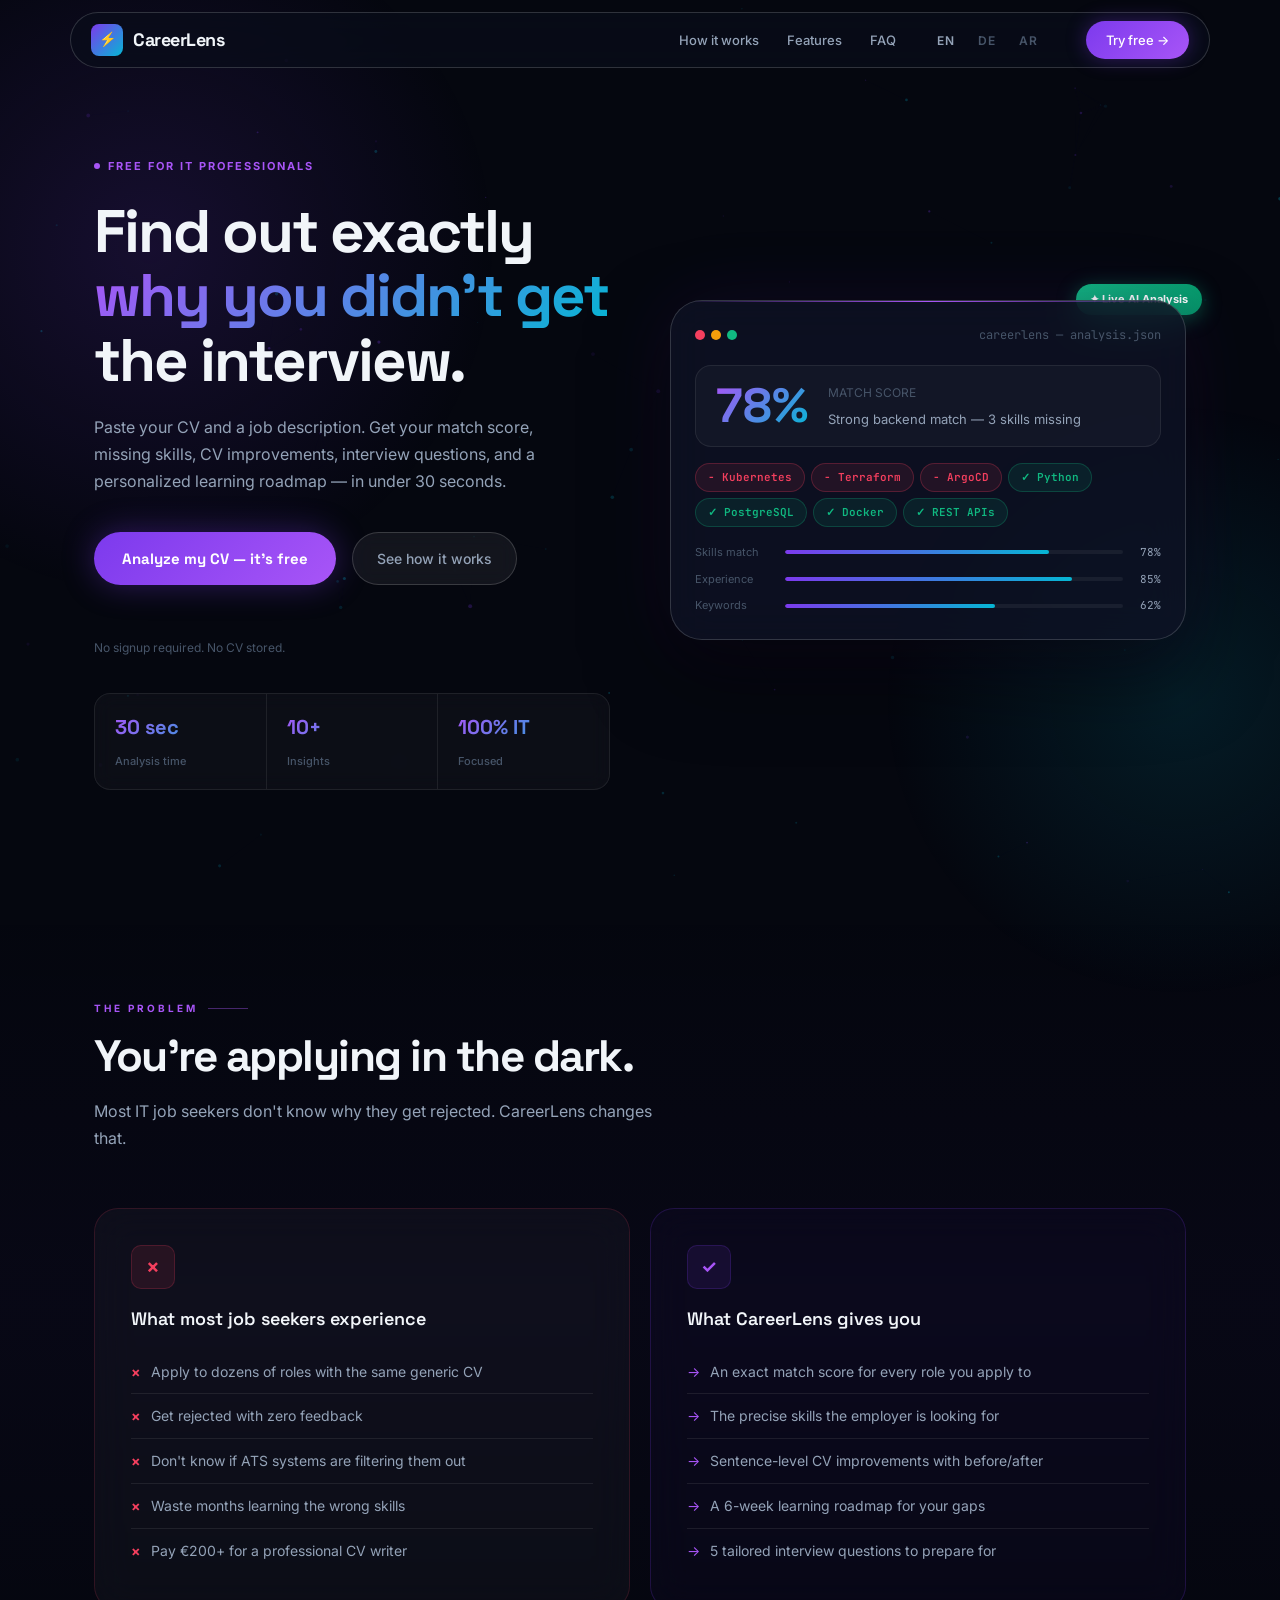
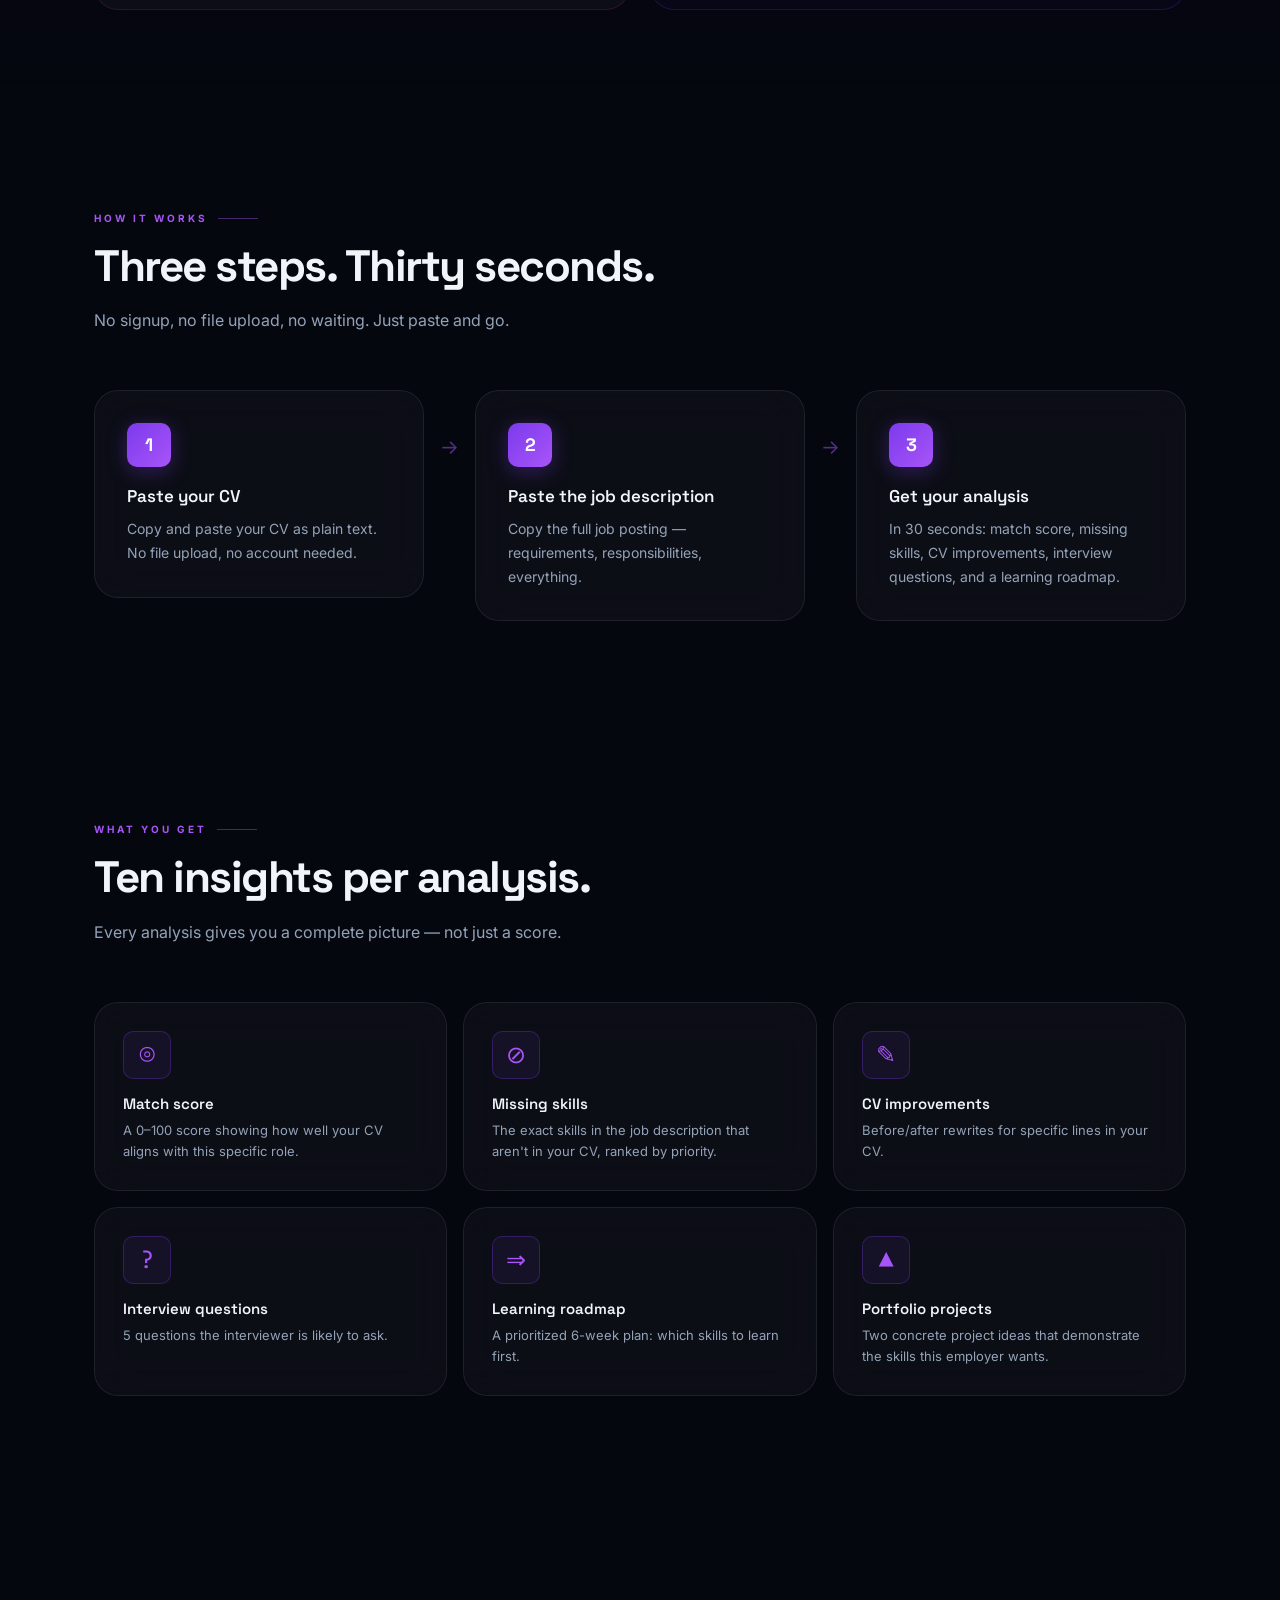
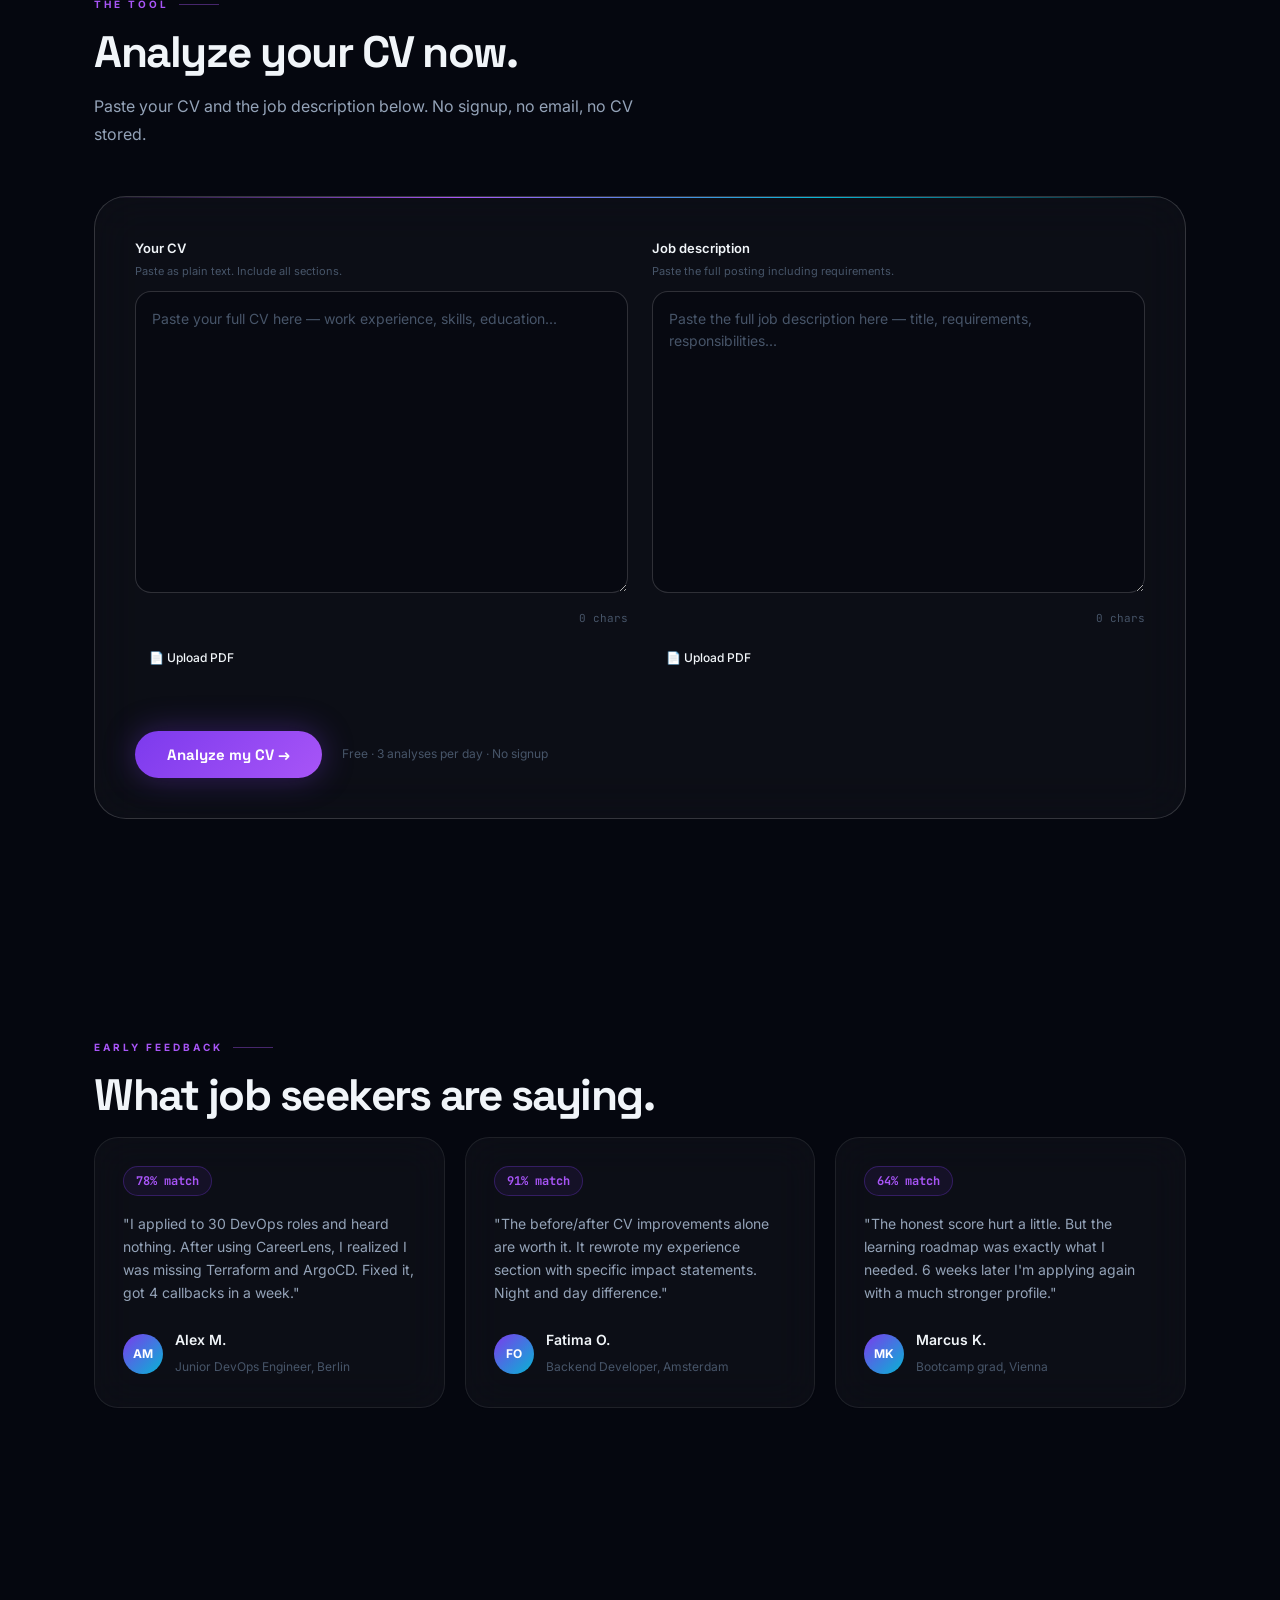
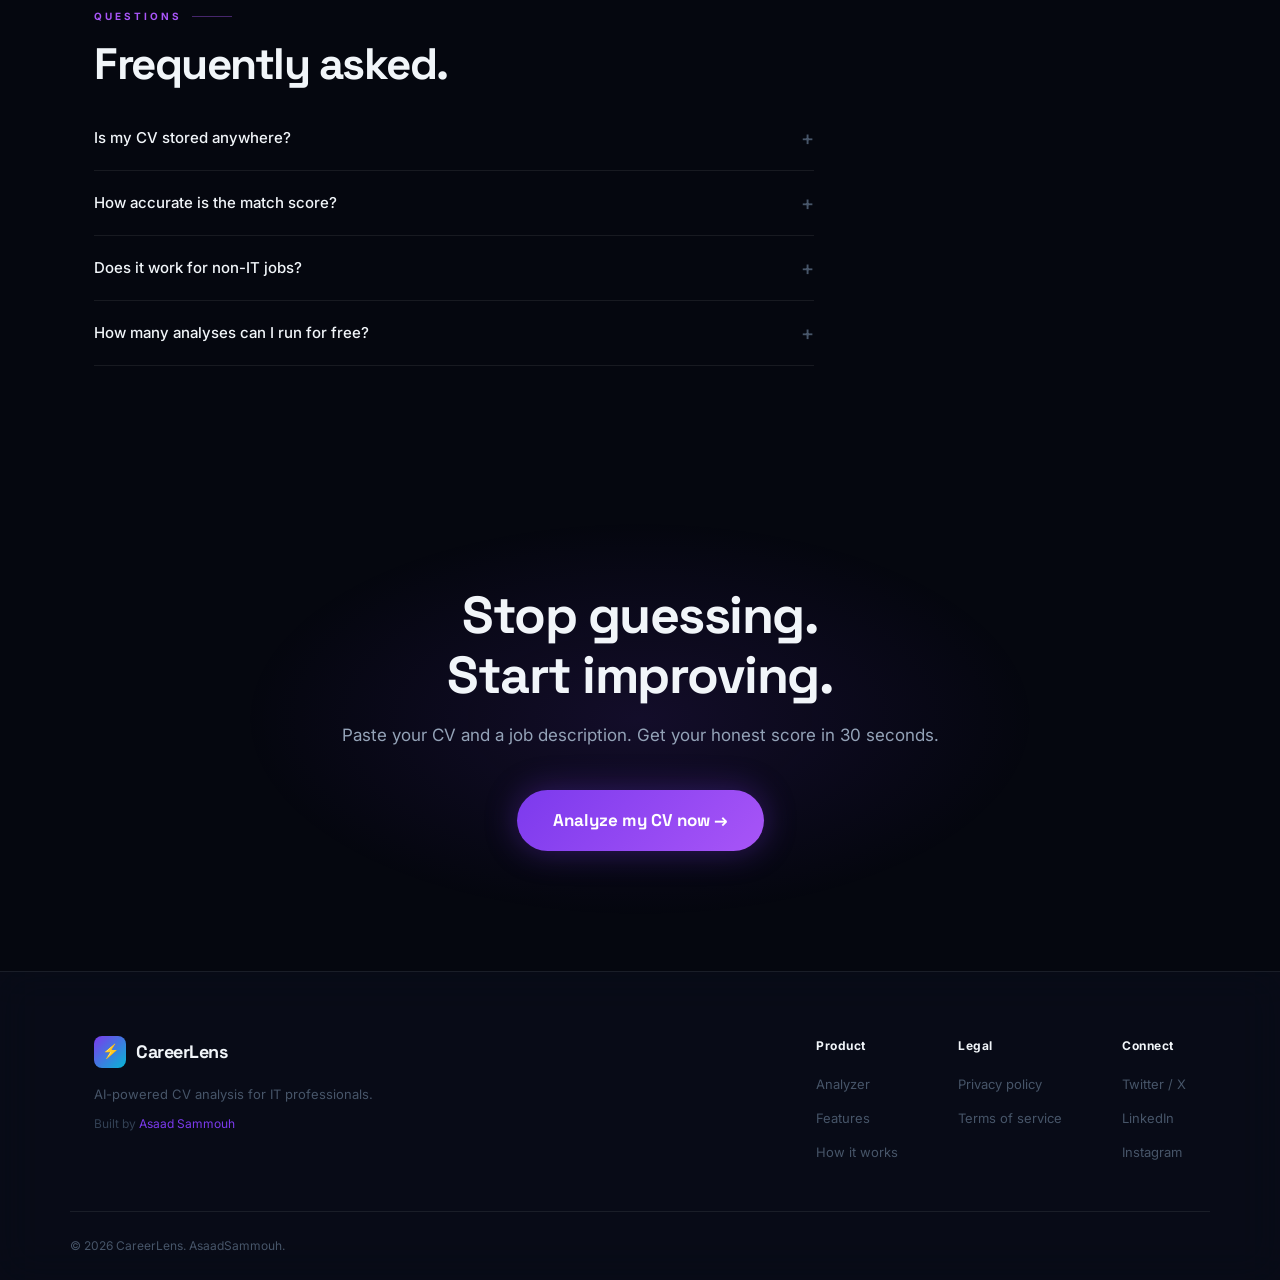
==== commit 2d4efbdb: "Update index.html" ====
--- a/index.html
+++ b/index.html
@@ -1,17 +1,17 @@
 <!DOCTYPE html>
 <html lang="en">
 <head>
-  <meta charset="UTF-8" />
-  <meta name="viewport" content="width=device-width, initial-scale=1.0" />
-  <title>CareerLens — AI CV Analyzer for IT Professionals</title>
-  <meta name="description" content="Paste your CV and a job description. Get your match score, missing skills, CV improvements, interview questions, and a learning roadmap — in 30 seconds." />
-  <meta property="og:title" content="CareerLens — AI CV Analyzer for IT Professionals" />
-  <meta property="og:description" content="Find out exactly why you didn't get the interview. Free for IT job seekers." />
-  <link rel="preconnect" href="https://fonts.googleapis.com" />
-  <link rel="preconnect" href="https://fonts.gstatic.com" crossorigin />
-  <link href="https://fonts.googleapis.com/css2?family=Inter:wght@400;500;600&family=Space+Grotesk:wght@500;600;700&family=JetBrains+Mono:wght@400;600&display=swap" rel="stylesheet" />
-  <link rel="stylesheet" href="style.css" />
-  <link rel="stylesheet" href="lang-style.css" />
+<meta charset="UTF-8" />
+<meta name="viewport" content="width=device-width, initial-scale=1.0" />
+<title>CareerLens — AI CV Analyzer for IT Professionals</title>
+<meta name="description" content="Paste your CV and a job description. Get your match score, missing skills, CV improvements, interview questions, and a learning roadmap — in 30 seconds." />
+<meta property="og:title" content="CareerLens — AI CV Analyzer for IT Professionals" />
+<meta property="og:description" content="Find out exactly why you didn't get the interview. Free for IT job seekers." />
+<link rel="preconnect" href="https://fonts.googleapis.com" />
+<link rel="preconnect" href="https://fonts.gstatic.com" crossorigin />
+<link href="https://fonts.googleapis.com/css2?family=Inter:wght@400;500;600&family=Space+Grotesk:wght@500;600;700&family=JetBrains+Mono:wght@400;600&display=swap" rel="stylesheet" />
+<link rel="stylesheet" href="style.css" />
+<link rel="stylesheet" href="lang-style.css" />
 </head>
 <body>
 
@@ -20,483 +20,484 @@
 
 <!-- SVG gradient for score ring -->
 <svg width="0" height="0" style="position:absolute">
-  <defs>
-    <linearGradient id="scoreGrad" x1="0%" y1="0%" x2="100%" y2="0%">
-      <stop offset="0%" stop-color="#7c3aed"/>
-      <stop offset="100%" stop-color="#06b6d4"/>
-    </linearGradient>
-  </defs>
+<defs>
+<linearGradient id="scoreGrad" x1="0%" y1="0%" x2="100%" y2="0%">
+<stop offset="0%" stop-color="#7c3aed"/>
+<stop offset="100%" stop-color="#06b6d4"/>
+</linearGradient>
+</defs>
 </svg>
 
 <!-- NAV -->
 <header class="nav">
-  <div class="nav-inner-wrap">
-    <a href="/" class="logo">
-      <div class="logo-icon">⚡</div>
-      CareerLens
-    </a>
-    <nav class="nav-links">
-      <a href="#how-it-works" data-i18n="nav_how">How it works</a>
-      <a href="#features" data-i18n="nav_features">Features</a>
-      <a href="#faq" data-i18n="nav_faq">FAQ</a>
-      <div class="lang-switcher">
-        <button class="lang-btn active" data-lang="en">EN</button>
-        <button class="lang-btn" data-lang="de">DE</button>
-        <button class="lang-btn" data-lang="ar">AR</button>
-      </div>
-      <a href="#analyzer" class="btn-nav" data-i18n="nav_try">Try free →</a>
-    </nav>
-    <button class="nav-hamburger" id="hamburger" aria-label="Menu">
-      <span></span><span></span><span></span>
-    </button>
-  </div>
+<div class="nav-inner-wrap">
+<a href="/" class="logo">
+<div class="logo-icon">⚡</div>
+CareerLens
+</a>
+<nav class="nav-links">
+<a href="#how-it-works" data-i18n="nav_how">How it works</a>
+<a href="#features" data-i18n="nav_features">Features</a>
+<a href="#faq" data-i18n="nav_faq">FAQ</a>
+<div class="lang-switcher">
+<button class="lang-btn active" data-lang="en">EN</button>
+<button class="lang-btn" data-lang="de">DE</button>
+<button class="lang-btn" data-lang="ar">AR</button>
+</div>
+<a href="#analyzer" class="btn-nav" data-i18n="nav_try">Try free →</a>
+</nav>
+<button class="nav-hamburger" id="hamburger" aria-label="Menu">
+<span></span><span></span><span></span>
+</button>
+</div>
 </header>
 
 <!-- HERO -->
 <section class="hero">
-  <div class="container">
-    <div class="hero-content">
-      <div class="hero-left">
-        <div class="hero-eyebrow" data-i18n="hero_eyebrow">Free for IT professionals</div>
-        <h1 class="hero-headline">
-          <span data-i18n="hero_h1_1">Find out exactly</span><br/>
-          <span class="gradient-text" data-i18n="hero_h1_2">why you didn't get</span><br/>
-          <span data-i18n="hero_h1_3">the interview.</span>
-        </h1>
-        <p class="hero-sub" data-i18n="hero_sub">Paste your CV and a job description. Get your match score, missing skills, CV improvements, interview questions, and a personalized learning roadmap — in under 30 seconds.</p>
-        <div class="hero-cta">
-          <a href="#analyzer" class="btn-primary" data-i18n="hero_btn">Analyze my CV — it's free</a>
-          <a href="#how-it-works" class="btn-ghost" data-i18n="hero_how">See how it works</a>
-        </div>
-        <span class="hero-note" data-i18n="hero_note">No signup required. No CV stored.</span>
-        <div class="hero-stats" style="margin-top:32px;">
-          <div class="stat">
-            <strong data-i18n="stat1_val">30 sec</strong>
-            <span data-i18n="stat1_label">Analysis time</span>
-          </div>
-          <div class="stat">
-            <strong data-i18n="stat2_val">10+</strong>
-            <span data-i18n="stat2_label">Insights</span>
-          </div>
-          <div class="stat">
-            <strong data-i18n="stat3_val">100% IT</strong>
-            <span data-i18n="stat3_label">Focused</span>
-          </div>
-        </div>
-      </div>
-
-      <!-- Dashboard Visual -->
-      <div class="hero-visual">
-        <div class="floating-badge" data-i18n="badge_live">✦ Live AI Analysis</div>
-        <div class="hero-dashboard">
-          <div class="dashboard-header">
-            <div class="dashboard-dots">
-              <span></span><span></span><span></span>
-            </div>
-            <div class="dashboard-title">careerlens — analysis.json</div>
-          </div>
-
-          <div class="score-display">
-            <div class="score-big">78%</div>
-            <div>
-              <div class="score-label" data-i18n="score_title">MATCH SCORE</div>
-              <div class="score-sub" data-i18n="dashboard_sub">Strong backend match — 3 skills missing</div>
-            </div>
-          </div>
-
-          <div class="skill-pills">
-            <span class="skill-pill pill-missing">− Kubernetes</span>
-            <span class="skill-pill pill-missing">− Terraform</span>
-            <span class="skill-pill pill-missing">− ArgoCD</span>
-            <span class="skill-pill pill-match">✓ Python</span>
-            <span class="skill-pill pill-match">✓ PostgreSQL</span>
-            <span class="skill-pill pill-match">✓ Docker</span>
-            <span class="skill-pill pill-match">✓ REST APIs</span>
-          </div>
-
-          <div class="mini-bars">
-            <div class="mini-bar-row">
-              <span class="mini-bar-label">Skills match</span>
-              <div class="mini-bar-track"><div class="mini-bar-fill" style="width:78%"></div></div>
-              <span class="mini-bar-val">78%</span>
-            </div>
-            <div class="mini-bar-row">
-              <span class="mini-bar-label">Experience</span>
-              <div class="mini-bar-track"><div class="mini-bar-fill" style="width:85%"></div></div>
-              <span class="mini-bar-val">85%</span>
-            </div>
-            <div class="mini-bar-row">
-              <span class="mini-bar-label">Keywords</span>
-              <div class="mini-bar-track"><div class="mini-bar-fill" style="width:62%"></div></div>
-              <span class="mini-bar-val">62%</span>
-            </div>
-          </div>
-        </div>
-      </div>
-    </div>
-  </div>
+<div class="container">
+<div class="hero-content">
+<div class="hero-left">
+<div class="hero-eyebrow" data-i18n="hero_eyebrow">Free for IT professionals</div>
+<h1 class="hero-headline">
+<span data-i18n="hero_h1_1">Find out exactly</span><br/>
+<span class="gradient-text" data-i18n="hero_h1_2">why you didn't get</span><br/>
+<span data-i18n="hero_h1_3">the interview.</span>
+</h1>
+<p class="hero-sub" data-i18n="hero_sub">Paste your CV and a job description. Get your match score, missing skills, CV improvements, interview questions, and a personalized learning roadmap — in under 30 seconds.</p>
+<div class="hero-cta">
+<a href="#analyzer" class="btn-primary" data-i18n="hero_btn">Analyze my CV — it's free</a>
+<a href="#how-it-works" class="btn-ghost" data-i18n="hero_how">See how it works</a>
+</div>
+<span class="hero-note" data-i18n="hero_note">No signup required. No CV stored.</span>
+<div class="hero-stats" style="margin-top:32px;">
+<div class="stat">
+<strong data-i18n="stat1_val">30 sec</strong>
+<span data-i18n="stat1_label">Analysis time</span>
+</div>
+<div class="stat">
+<strong data-i18n="stat2_val">10+</strong>
+<span data-i18n="stat2_label">Insights</span>
+</div>
+<div class="stat">
+<strong data-i18n="stat3_val">100% IT</strong>
+<span data-i18n="stat3_label">Focused</span>
+</div>
+</div>
+</div>
+
+<!-- Dashboard Visual -->
+<div class="hero-visual">
+<div class="floating-badge" data-i18n="badge_live">✦ Live AI Analysis</div>
+<div class="hero-dashboard">
+<div class="dashboard-header">
+<div class="dashboard-dots">
+<span></span><span></span><span></span>
+</div>
+<div class="dashboard-title">careerlens — analysis.json</div>
+</div>
+
+<div class="score-display">
+<div class="score-big">78%</div>
+<div>
+<div class="score-label" data-i18n="score_title">MATCH SCORE</div>
+<div class="score-sub" data-i18n="dashboard_sub">Strong backend match — 3 skills missing</div>
+</div>
+</div>
+
+<div class="skill-pills">
+<span class="skill-pill pill-missing">− Kubernetes</span>
+<span class="skill-pill pill-missing">− Terraform</span>
+<span class="skill-pill pill-missing">− ArgoCD</span>
+<span class="skill-pill pill-match">✓ Python</span>
+<span class="skill-pill pill-match">✓ PostgreSQL</span>
+<span class="skill-pill pill-match">✓ Docker</span>
+<span class="skill-pill pill-match">✓ REST APIs</span>
+</div>
+
+<div class="mini-bars">
+<div class="mini-bar-row">
+<span class="mini-bar-label">Skills match</span>
+<div class="mini-bar-track"><div class="mini-bar-fill" style="width:78%"></div></div>
+<span class="mini-bar-val">78%</span>
+</div>
+<div class="mini-bar-row">
+<span class="mini-bar-label">Experience</span>
+<div class="mini-bar-track"><div class="mini-bar-fill" style="width:85%"></div></div>
+<span class="mini-bar-val">85%</span>
+</div>
+<div class="mini-bar-row">
+<span class="mini-bar-label">Keywords</span>
+<div class="mini-bar-track"><div class="mini-bar-fill" style="width:62%"></div></div>
+<span class="mini-bar-val">62%</span>
+</div>
+</div>
+</div>
+</div>
+</div>
+</div>
 </section>
 
 <!-- PROBLEM & SOLUTION -->
 <section class="problem-solution" id="features">
-  <div class="container">
-    <div class="section-label" data-i18n="problem_label">The problem</div>
-    <h2 class="section-headline" data-i18n="problem_h2">You're applying in the dark.</h2>
-    <p class="section-sub" data-i18n="problem_sub">Most IT job seekers don't know why they get rejected. CareerLens changes that.</p>
-    <div class="ps-grid">
-      <div class="ps-card ps-problem">
-        <div class="ps-icon">✗</div>
-        <h3 data-i18n="problem_title">What most job seekers experience</h3>
-        <ul>
-          <li data-i18n="problem_1">Apply to dozens of roles with the same generic CV</li>
-          <li data-i18n="problem_2">Get rejected with zero feedback</li>
-          <li data-i18n="problem_3">Don't know if ATS systems are filtering them out</li>
-          <li data-i18n="problem_4">Waste months learning the wrong skills</li>
-          <li data-i18n="problem_5">Pay €200+ for a professional CV writer</li>
-        </ul>
-      </div>
-      <div class="ps-card ps-solution">
-        <div class="ps-icon">✓</div>
-        <h3 data-i18n="solution_title">What CareerLens gives you</h3>
-        <ul>
-          <li data-i18n="solution_1">An exact match score for every role you apply to</li>
-          <li data-i18n="solution_2">The precise skills the employer is looking for</li>
-          <li data-i18n="solution_3">Sentence-level CV improvements with before/after</li>
-          <li data-i18n="solution_4">A 6-week learning roadmap for your gaps</li>
-          <li data-i18n="solution_5">5 tailored interview questions to prepare for</li>
-        </ul>
-      </div>
-    </div>
-  </div>
+<div class="container">
+<div class="section-label" data-i18n="problem_label">The problem</div>
+<h2 class="section-headline" data-i18n="problem_h2">You're applying in the dark.</h2>
+<p class="section-sub" data-i18n="problem_sub">Most IT job seekers don't know why they get rejected. CareerLens changes that.</p>
+<div class="ps-grid">
+<div class="ps-card ps-problem">
+<div class="ps-icon">✗</div>
+<h3 data-i18n="problem_title">What most job seekers experience</h3>
+<ul>
+<li data-i18n="problem_1">Apply to dozens of roles with the same generic CV</li>
+<li data-i18n="problem_2">Get rejected with zero feedback</li>
+<li data-i18n="problem_3">Don't know if ATS systems are filtering them out</li>
+<li data-i18n="problem_4">Waste months learning the wrong skills</li>
+<li data-i18n="problem_5">Pay €200+ for a professional CV writer</li>
+</ul>
+</div>
+<div class="ps-card ps-solution">
+<div class="ps-icon">✓</div>
+<h3 data-i18n="solution_title">What CareerLens gives you</h3>
+<ul>
+<li data-i18n="solution_1">An exact match score for every role you apply to</li>
+<li data-i18n="solution_2">The precise skills the employer is looking for</li>
+<li data-i18n="solution_3">Sentence-level CV improvements with before/after</li>
+<li data-i18n="solution_4">A 6-week learning roadmap for your gaps</li>
+<li data-i18n="solution_5">5 tailored interview questions to prepare for</li>
+</ul>
+</div>
+</div>
+</div>
 </section>
 
 <!-- HOW IT WORKS -->
 <section class="how-it-works" id="how-it-works">
-  <div class="container">
-    <div class="section-label" data-i18n="howitworks_label">How it works</div>
-    <h2 class="section-headline" data-i18n="howitworks_h2">Three steps. Thirty seconds.</h2>
-    <p class="section-sub" data-i18n="howitworks_sub">No signup, no file upload, no waiting. Just paste and go.</p>
-    <div class="steps-grid">
-      <div class="step">
-        <div class="step-num">1</div>
-        <h3 data-i18n="step1_h">Paste your CV</h3>
-        <p data-i18n="step1_p">Copy and paste your CV as plain text. No file upload, no account needed. Your data stays in your browser.</p>
-      </div>
-      <div class="step-arrow">→</div>
-      <div class="step">
-        <div class="step-num">2</div>
-        <h3 data-i18n="step2_h">Paste the job description</h3>
-        <p data-i18n="step2_p">Copy the full job posting — requirements, responsibilities, everything. The more you paste, the better the analysis.</p>
-      </div>
-      <div class="step-arrow">→</div>
-      <div class="step">
-        <div class="step-num">3</div>
-        <h3 data-i18n="step3_h">Get your analysis</h3>
-        <p data-i18n="step3_p">In 30 seconds: match score, missing skills, CV improvements, interview questions, and a learning roadmap.</p>
-      </div>
-    </div>
-  </div>
+<div class="container">
+<div class="section-label" data-i18n="howitworks_label">How it works</div>
+<h2 class="section-headline" data-i18n="howitworks_h2">Three steps. Thirty seconds.</h2>
+<p class="section-sub" data-i18n="howitworks_sub">No signup, no file upload, no waiting. Just paste and go.</p>
+<div class="steps-grid">
+<div class="step">
+<div class="step-num">1</div>
+<h3 data-i18n="step1_h">Paste your CV</h3>
+<p data-i18n="step1_p">Copy and paste your CV as plain text. No file upload, no account needed. Your data stays in your browser.</p>
+</div>
+<div class="step-arrow">→</div>
+<div class="step">
+<div class="step-num">2</div>
+<h3 data-i18n="step2_h">Paste the job description</h3>
+<p data-i18n="step2_p">Copy the full job posting — requirements, responsibilities, everything. The more you paste, the better the analysis.</p>
+</div>
+<div class="step-arrow">→</div>
+<div class="step">
+<div class="step-num">3</div>
+<h3 data-i18n="step3_h">Get your analysis</h3>
+<p data-i18n="step3_p">In 30 seconds: match score, missing skills, CV improvements, interview questions, and a learning roadmap.</p>
+</div>
+</div>
+</div>
 </section>
 
 <!-- FEATURES -->
 <section class="features-deep">
-  <div class="container">
-    <div class="section-label" data-i18n="features_label">What you get</div>
-    <h2 class="section-headline" data-i18n="features_h2">Ten insights per analysis.</h2>
-    <p class="section-sub" data-i18n="features_sub">Every analysis gives you a complete picture — not just a score.</p>
-    <div class="features-grid">
-      <div class="feature-card">
-        <div class="feature-icon">◎</div>
-        <h3 data-i18n="f1_h">Match score</h3>
-        <p data-i18n="f1_p">A 0–100 score showing how well your CV aligns with this specific role — with a plain explanation of why.</p>
-      </div>
-      <div class="feature-card">
-        <div class="feature-icon">⊘</div>
-        <h3 data-i18n="f2_h">Missing skills</h3>
-        <p data-i18n="f2_p">The exact skills in the job description that aren't in your CV, ranked by priority.</p>
-      </div>
-      <div class="feature-card">
-        <div class="feature-icon">✎</div>
-        <h3 data-i18n="f3_h">CV improvements</h3>
-        <p data-i18n="f3_p">Before/after rewrites for specific lines in your CV, with the reason each change improves your chances.</p>
-      </div>
-      <div class="feature-card">
-        <div class="feature-icon">?</div>
-        <h3 data-i18n="f4_h">Interview questions</h3>
-        <p data-i18n="f4_p">5 questions the interviewer is likely to ask, based on the job description and your CV gaps.</p>
-      </div>
-      <div class="feature-card">
-        <div class="feature-icon">⇒</div>
-        <h3 data-i18n="f5_h">Learning roadmap</h3>
-        <p data-i18n="f5_p">A prioritized 6-week plan: which skills to learn first, with specific resources for each one.</p>
-      </div>
-      <div class="feature-card">
-        <div class="feature-icon">▲</div>
-        <h3 data-i18n="f6_h">Portfolio projects</h3>
-        <p data-i18n="f6_p">Two concrete project ideas that demonstrate exactly the skills this employer is looking for.</p>
-      </div>
-    </div>
-  </div>
+<div class="container">
+<div class="section-label" data-i18n="features_label">What you get</div>
+<h2 class="section-headline" data-i18n="features_h2">Ten insights per analysis.</h2>
+<p class="section-sub" data-i18n="features_sub">Every analysis gives you a complete picture — not just a score.</p>
+<div class="features-grid">
+<div class="feature-card">
+<div class="feature-icon">◎</div>
+<h3 data-i18n="f1_h">Match score</h3>
+<p data-i18n="f1_p">A 0–100 score showing how well your CV aligns with this specific role — with a plain explanation of why.</p>
+</div>
+<div class="feature-card">
+<div class="feature-icon">⊘</div>
+<h3 data-i18n="f2_h">Missing skills</h3>
+<p data-i18n="f2_p">The exact skills in the job description that aren't in your CV, ranked by priority.</p>
+</div>
+<div class="feature-card">
+<div class="feature-icon">✎</div>
+<h3 data-i18n="f3_h">CV improvements</h3>
+<p data-i18n="f3_p">Before/after rewrites for specific lines in your CV, with the reason each change improves your chances.</p>
+</div>
+<div class="feature-card">
+<div class="feature-icon">?</div>
+<h3 data-i18n="f4_h">Interview questions</h3>
+<p data-i18n="f4_p">5 questions the interviewer is likely to ask, based on the job description and your CV gaps.</p>
+</div>
+<div class="feature-card">
+<div class="feature-icon">⇒</div>
+<h3 data-i18n="f5_h">Learning roadmap</h3>
+<p data-i18n="f5_p">A prioritized 6-week plan: which skills to learn first, with specific resources for each one.</p>
+</div>
+<div class="feature-card">
+<div class="feature-icon">▲</div>
+<h3 data-i18n="f6_h">Portfolio projects</h3>
+<p data-i18n="f6_p">Two concrete project ideas that demonstrate exactly the skills this employer is looking for.</p>
+</div>
+</div>
+</div>
 </section>
 
 <!-- ANALYZER -->
 <section class="analyzer-section" id="analyzer">
-  <div class="container">
-    <div class="section-label" data-i18n="analyzer_label">The tool</div>
-    <h2 class="section-headline" data-i18n="analyzer_h2">Analyze your CV now.</h2>
-    <p class="analyzer-intro" data-i18n="analyzer_intro">Paste your CV and the job description below. No signup, no email, no CV stored.</p>
-
-    <div class="analyzer-box">
-      <div class="analyzer-inputs">
-        <div class="input-group">
-          <label for="cv-input" class="input-label">
-            <span data-i18n="cv_label">Your CV</span>
-            <span class="input-hint" data-i18n="cv_hint">Paste as plain text. Include all sections.</span>
-          </label>
-          <textarea id="cv-input" class="analyzer-textarea" data-i18n="cv_placeholder" placeholder="Paste your full CV here..." rows="12"></textarea>
-          <div style="display:flex;justify-content:space-between;align-items:center;margin-top:6px;">
-            <span></span>
-            <div class="char-count" id="cv-count">0 chars</div>
-          </div>
-        </div>
-        <div class="input-group">
-          <label for="jd-input" class="input-label">
-            <span data-i18n="jd_label">Job description</span>
-            <span class="input-hint" data-i18n="jd_hint">Paste the full posting including requirements.</span>
-          </label>
-          <textarea id="jd-input" class="analyzer-textarea" data-i18n="jd_placeholder" placeholder="Paste the full job description here..." rows="12"></textarea>
-          <div style="display:flex;justify-content:space-between;align-items:center;margin-top:6px;">
-            <span></span>
-            <div class="char-count" id="jd-count">0 chars</div>
-          </div>
-        </div>
-      </div>
-
-      <div class="analyzer-actions">
-        <button class="btn-analyze" id="analyze-btn">
-          <span class="btn-analyze-text" data-i18n="analyze_btn">Analyze my CV →</span>
-          <span class="btn-analyze-loading" hidden>
-            <span class="spinner"></span> <span data-i18n="analyzing">Analyzing...</span>
-          </span>
-        </button>
-        <p class="free-note" data-i18n="free_note">Free · 3 analyses per day · No signup</p>
-      </div>
-
-      <div class="results-section" id="results" hidden>
-        <div class="result-score-card" id="score-card">
-          <div class="score-ring">
-            <svg viewBox="0 0 100 100" class="score-svg">
-              <circle cx="50" cy="50" r="42" class="score-bg-circle"/>
-              <circle cx="50" cy="50" r="42" class="score-fill-circle" id="score-circle"/>
-            </svg>
-            <div class="score-number" id="score-number">—</div>
-          </div>
-          <div class="score-meta">
-            <h3 class="score-title" data-i18n="score_title">Match score</h3>
-            <p class="score-explanation" id="score-explanation"></p>
-          </div>
-        </div>
-
-        <div class="result-tabs">
-          <button class="result-tab active" data-tab="skills" data-i18n="tab_skills">Missing skills</button>
-          <button class="result-tab" data-tab="improvements" data-i18n="tab_improvements">CV improvements</button>
-          <button class="result-tab" data-tab="questions" data-i18n="tab_questions">Interview questions</button>
-          <button class="result-tab" data-tab="roadmap" data-i18n="tab_roadmap">Learning roadmap</button>
-          <button class="result-tab" data-tab="projects" data-i18n="tab_projects">Portfolio ideas</button>
-        </div>
-
-        <div class="result-panel" id="tab-skills"></div>
-        <div class="result-panel" id="tab-improvements" hidden></div>
-        <div class="result-panel" id="tab-questions" hidden></div>
-        <div class="result-panel" id="tab-roadmap" hidden></div>
-        <div class="result-panel" id="tab-projects" hidden></div>
-
-        <div class="result-actions">
-          <button class="btn-secondary" id="share-btn" data-i18n="share_btn">Share your score</button>
-          <button class="btn-secondary" id="new-analysis-btn" data-i18n="new_btn">New analysis</button>
-        </div>
-      </div>
-
-      <div class="error-section" id="error-section" hidden>
-        <p class="error-text" id="error-text"></p>
-      </div>
-    </div>
-  </div>
+<div class="container">
+<div class="section-label" data-i18n="analyzer_label">The tool</div>
+<h2 class="section-headline" data-i18n="analyzer_h2">Analyze your CV now.</h2>
+<p class="analyzer-intro" data-i18n="analyzer_intro">Paste your CV and the job description below. No signup, no email, no CV stored.</p>
+
+<div class="analyzer-box">
+<div class="analyzer-inputs">
+<div class="input-group">
+<label for="cv-input" class="input-label">
+<span data-i18n="cv_label">Your CV</span>
+<span class="input-hint" data-i18n="cv_hint">Paste as plain text. Include all sections.</span>
+</label>
+<textarea id="cv-input" class="analyzer-textarea" data-i18n="cv_placeholder" placeholder="Paste your full CV here..." rows="12"></textarea>
+<div style="display:flex;justify-content:space-between;align-items:center;margin-top:6px;">
+<span></span>
+<div class="char-count" id="cv-count">0 chars</div>
+</div>
+</div>
+<div class="input-group">
+<label for="jd-input" class="input-label">
+<span data-i18n="jd_label">Job description</span>
+<span class="input-hint" data-i18n="jd_hint">Paste the full posting including requirements.</span>
+</label>
+<textarea id="jd-input" class="analyzer-textarea" data-i18n="jd_placeholder" placeholder="Paste the full job description here..." rows="12"></textarea>
+<div style="display:flex;justify-content:space-between;align-items:center;margin-top:6px;">
+<span></span>
+<div class="char-count" id="jd-count">0 chars</div>
+</div>
+</div>
+</div>
+
+<div class="analyzer-actions">
+<button class="btn-analyze" id="analyze-btn">
+<span class="btn-analyze-text" data-i18n="analyze_btn">Analyze my CV →</span>
+<span class="btn-analyze-loading" hidden>
+<span class="spinner"></span> <span data-i18n="analyzing">Analyzing...</span>
+</span>
+</button>
+<p class="free-note" data-i18n="free_note">Free · 3 analyses per day · No signup</p>
+</div>
+
+<div class="results-section" id="results" hidden>
+<div class="result-score-card" id="score-card">
+<div class="score-ring">
+<svg viewBox="0 0 100 100" class="score-svg">
+<circle cx="50" cy="50" r="42" class="score-bg-circle"/>
+<circle cx="50" cy="50" r="42" class="score-fill-circle" id="score-circle"/>
+</svg>
+<div class="score-number" id="score-number">—</div>
+</div>
+<div class="score-meta">
+<h3 class="score-title" data-i18n="score_title">Match score</h3>
+<p class="score-explanation" id="score-explanation"></p>
+</div>
+</div>
+
+<div class="result-tabs">
+<button class="result-tab active" data-tab="skills" data-i18n="tab_skills">Missing skills</button>
+<button class="result-tab" data-tab="improvements" data-i18n="tab_improvements">CV improvements</button>
+<button class="result-tab" data-tab="questions" data-i18n="tab_questions">Interview questions</button>
+<button class="result-tab" data-tab="roadmap" data-i18n="tab_roadmap">Learning roadmap</button>
+<button class="result-tab" data-tab="projects" data-i18n="tab_projects">Portfolio ideas</button>
+</div>
+
+<div class="result-panel" id="tab-skills"></div>
+<div class="result-panel" id="tab-improvements" hidden></div>
+<div class="result-panel" id="tab-questions" hidden></div>
+<div class="result-panel" id="tab-roadmap" hidden></div>
+<div class="result-panel" id="tab-projects" hidden></div>
+
+<div class="result-actions">
+<button class="btn-secondary" id="share-btn" data-i18n="share_btn">Share your score</button>
+<button class="btn-secondary" id="new-analysis-btn" data-i18n="new_btn">New analysis</button>
+</div>
+</div>
+
+<div class="error-section" id="error-section" hidden>
+<p class="error-text" id="error-text"></p>
+</div>
+</div>
+</div>
 </section>
 
 <!-- TESTIMONIALS -->
 <section class="testimonials">
-  <div class="container">
-    <div class="section-label" data-i18n="testimonials_label">Early feedback</div>
-    <h2 class="section-headline" data-i18n="testimonials_h2">What job seekers are saying.</h2>
-    <div class="testimonials-grid">
-      <div class="testimonial-card">
-        <div class="testimonial-score">78% match</div>
-        <p data-i18n="t1_text">"I applied to 30 DevOps roles and heard nothing. After using CareerLens, I realized I was missing Terraform and ArgoCD. Fixed it, got 4 callbacks in a week."</p>
-        <div class="testimonial-author">
-          <div class="testimonial-avatar">AM</div>
-          <div><strong>Alex M.</strong><span>Junior DevOps Engineer, Berlin</span></div>
-        </div>
-      </div>
-      <div class="testimonial-card">
-        <div class="testimonial-score">91% match</div>
-        <p data-i18n="t2_text">"The before/after CV improvements alone are worth it. It rewrote my experience section with specific impact statements. Night and day difference."</p>
-        <div class="testimonial-author">
-          <div class="testimonial-avatar">FO</div>
-          <div><strong>Fatima O.</strong><span>Backend Developer, Amsterdam</span></div>
-        </div>
-      </div>
-      <div class="testimonial-card">
-        <div class="testimonial-score">64% match</div>
-        <p data-i18n="t3_text">"The honest score hurt a little. But the learning roadmap was exactly what I needed. 6 weeks later I'm applying again with a much stronger profile."</p>
-        <div class="testimonial-author">
-          <div class="testimonial-avatar">MK</div>
-          <div><strong>Marcus K.</strong><span>Bootcamp grad, Vienna</span></div>
-        </div>
-      </div>
-    </div>
-  </div>
+<div class="container">
+<div class="section-label" data-i18n="testimonials_label">Early feedback</div>
+<h2 class="section-headline" data-i18n="testimonials_h2">What job seekers are saying.</h2>
+<div class="testimonials-grid">
+<div class="testimonial-card">
+<div class="testimonial-score">78% match</div>
+<p data-i18n="t1_text">"I applied to 30 DevOps roles and heard nothing. After using CareerLens, I realized I was missing Terraform and ArgoCD. Fixed it, got 4 callbacks in a week."</p>
+<div class="testimonial-author">
+<div class="testimonial-avatar">AM</div>
+<div><strong>Alex M.</strong><span>Junior DevOps Engineer, Berlin</span></div>
+</div>
+</div>
+<div class="testimonial-card">
+<div class="testimonial-score">91% match</div>
+<p data-i18n="t2_text">"The before/after CV improvements alone are worth it. It rewrote my experience section with specific impact statements. Night and day difference."</p>
+<div class="testimonial-author">
+<div class="testimonial-avatar">FO</div>
+<div><strong>Fatima O.</strong><span>Backend Developer, Amsterdam</span></div>
+</div>
+</div>
+<div class="testimonial-card">
+<div class="testimonial-score">64% match</div>
+<p data-i18n="t3_text">"The honest score hurt a little. But the learning roadmap was exactly what I needed. 6 weeks later I'm applying again with a much stronger profile."</p>
+<div class="testimonial-author">
+<div class="testimonial-avatar">MK</div>
+<div><strong>Marcus K.</strong><span>Bootcamp grad, Vienna</span></div>
+</div>
+</div>
+</div>
+</div>
 </section>
 
 <!-- FAQ -->
 <section class="faq-section" id="faq">
-  <div class="container">
-    <div class="section-label" data-i18n="faq_label">Questions</div>
-    <h2 class="section-headline" data-i18n="faq_h2">Frequently asked.</h2>
-    <div class="faq-list">
-      <div class="faq-item">
-        <button class="faq-question" data-i18n="faq1_q">Is my CV stored anywhere?</button>
-        <div class="faq-answer" data-i18n="faq1_a">No. Your CV and job description are sent directly to the AI for analysis and are never stored on our servers.</div>
-      </div>
-      <div class="faq-item">
-        <button class="faq-question" data-i18n="faq2_q">How accurate is the match score?</button>
-        <div class="faq-answer" data-i18n="faq2_a">The score reflects how well your CV language matches the job description's requirements. Use it as a guide, not a verdict.</div>
-      </div>
-      <div class="faq-item">
-        <button class="faq-question" data-i18n="faq3_q">Does it work for non-IT jobs?</button>
-        <div class="faq-answer" data-i18n="faq3_a">CareerLens is specifically designed for IT roles — software engineering, DevOps, data science, cloud, QA, and related fields.</div>
-      </div>
-      <div class="faq-item">
-        <button class="faq-question" data-i18n="faq4_q">How many analyses can I run for free?</button>
-        <div class="faq-answer" data-i18n="faq4_a">3 per day on the free plan. Upgrade to Pro for unlimited analyses.</div>
-      </div>
-    </div>
-  </div>
+<div class="container">
+<div class="section-label" data-i18n="faq_label">Questions</div>
+<h2 class="section-headline" data-i18n="faq_h2">Frequently asked.</h2>
+<div class="faq-list">
+<div class="faq-item">
+<button class="faq-question" data-i18n="faq1_q">Is my CV stored anywhere?</button>
+<div class="faq-answer" data-i18n="faq1_a">No. Your CV and job description are sent directly to the AI for analysis and are never stored on our servers.</div>
+</div>
+<div class="faq-item">
+<button class="faq-question" data-i18n="faq2_q">How accurate is the match score?</button>
+<div class="faq-answer" data-i18n="faq2_a">The score reflects how well your CV language matches the job description's requirements. Use it as a guide, not a verdict.</div>
+</div>
+<div class="faq-item">
+<button class="faq-question" data-i18n="faq3_q">Does it work for non-IT jobs?</button>
+<div class="faq-answer" data-i18n="faq3_a">CareerLens is specifically designed for IT roles — software engineering, DevOps, data science, cloud, QA, and related fields.</div>
+</div>
+<div class="faq-item">
+<button class="faq-question" data-i18n="faq4_q">How many analyses can I run for free?</button>
+<div class="faq-answer" data-i18n="faq4_a">3 per day on the free plan. Upgrade to Pro for unlimited analyses.</div>
+</div>
+</div>
+</div>
 </section>
 
 <!-- CTA -->
 <section class="cta-section">
-  <div class="container">
-    <h2 class="cta-headline" data-i18n="cta_h2">Stop guessing.<br/>Start improving.</h2>
-    <p class="cta-sub" data-i18n="cta_sub">Paste your CV and a job description. Get your honest score in 30 seconds.</p>
-    <a href="#analyzer" class="btn-primary btn-large" data-i18n="cta_btn">Analyze my CV now →</a>
-  </div>
+<div class="container">
+<h2 class="cta-headline" data-i18n="cta_h2">Stop guessing.<br/>Start improving.</h2>
+<p class="cta-sub" data-i18n="cta_sub">Paste your CV and a job description. Get your honest score in 30 seconds.</p>
+<a href="#analyzer" class="btn-primary btn-large" data-i18n="cta_btn">Analyze my CV now →</a>
+</div>
 </section>
 
 <!-- FOOTER -->
 <footer class="footer">
-  <div class="container footer-inner">
-    <div class="footer-brand">
-      <a href="/" class="logo" style="margin-bottom:16px;display:inline-flex;">
-        <div class="logo-icon">⚡</div> CareerLens
-      </a>
-      <p data-i18n="footer_desc">AI-powered CV analysis for IT professionals.</p>
-      <p style="margin-top:8px;font-size:12px;color:#334155;">Built by <a href="https://www.instagram.com/asaadsammouh" target="_blank" style="color:#7c3aed;">Asaad Sammouh</a></p>
-    </div>
-    <div class="footer-links">
-      <div class="footer-col">
-        <strong data-i18n="footer_product">Product</strong>
-        <a href="#analyzer" data-i18n="footer_analyzer">Analyzer</a>
-        <a href="#features" data-i18n="nav_features">Features</a>
-        <a href="#how-it-works" data-i18n="nav_how">How it works</a>
-      </div>
-      <div class="footer-col">
-        <strong data-i18n="footer_legal">Legal</strong>
-        <a href="#" data-i18n="footer_privacy">Privacy policy</a>
-        <a href="#" data-i18n="footer_terms">Terms of service</a>
-      </div>
-      <div class="footer-col">
-        <strong data-i18n="footer_connect">Connect</strong>
-        <a href="https://x.com/AsaadSammouh" target="_blank">Twitter / X</a>
-        <a href="https://www.linkedin.com/in/asaad-sammouh-0ba9523b6" target="_blank">LinkedIn</a>
-        <a href="https://www.instagram.com/asaadsammouh" target="_blank">Instagram</a>
-      </div>
-    </div>
-  </div>
-  <div class="container footer-bottom">
-    <p data-i18n="footer_copy">© 2026 CareerLens. AsaadSammouh.</p>
-  </div>
+<div class="container footer-inner">
+<div class="footer-brand">
+<a href="/" class="logo" style="margin-bottom:16px;display:inline-flex;">
+<div class="logo-icon">⚡</div> CareerLens
+</a>
+<p data-i18n="footer_desc">AI-powered CV analysis for IT professionals.</p>
+<p style="margin-top:8px;font-size:12px;color:#334155;">Built by <a href="https://www.instagram.com/asaadsammouh" target="_blank" style="color:#7c3aed;">Asaad Sammouh</a></p>
+</div>
+<div class="footer-links">
+<div class="footer-col">
+<strong data-i18n="footer_product">Product</strong>
+<a href="#analyzer" data-i18n="footer_analyzer">Analyzer</a>
+<a href="#features" data-i18n="nav_features">Features</a>
+<a href="#how-it-works" data-i18n="nav_how">How it works</a>
+</div>
+<div class="footer-col">
+<strong data-i18n="footer_legal">Legal</strong>
+<a href="#" data-i18n="footer_privacy">Privacy policy</a>
+<a href="#" data-i18n="footer_terms">Terms of service</a>
+</div>
+<div class="footer-col">
+<strong data-i18n="footer_connect">Connect</strong>
+<a href="https://x.com/AsaadSammouh" target="_blank">Twitter / X</a>
+<a href="https://www.linkedin.com/in/asaad-sammouh-0ba9523b6" target="_blank">LinkedIn</a>
+<a href="https://www.instagram.com/asaadsammouh" target="_blank">Instagram</a>
+</div>
+</div>
+</div>
+<div class="container footer-bottom">
+<p data-i18n="footer_copy">© 2026 CareerLens. AsaadSammouh.</p>
+</div>
 </footer>
 
 <script src="i18n.js"></script>
 <script src="pdf-upload.js"></script>
+<script src="subscription.js"></script>
 <script src="script.js"></script>
 
 <script>
 // Particle background
 (function() {
-  const canvas = document.getElementById('particle-canvas');
-  const ctx = canvas.getContext('2d');
-  let particles = [];
-
-  function resize() {
-    canvas.width = window.innerWidth;
-    canvas.height = window.innerHeight;
-  }
-
-  function createParticle() {
-    return {
-      x: Math.random() * canvas.width,
-      y: Math.random() * canvas.height,
-      vx: (Math.random() - 0.5) * 0.3,
-      vy: (Math.random() - 0.5) * 0.3,
-      size: Math.random() * 1.5 + 0.5,
-      opacity: Math.random() * 0.4 + 0.1,
-      color: Math.random() > 0.5 ? '124,58,237' : '6,182,212'
-    };
-  }
-
-  function init() {
-    resize();
-    particles = Array.from({length: 80}, createParticle);
-  }
-
-  function draw() {
-    ctx.clearRect(0, 0, canvas.width, canvas.height);
-    particles.forEach(p => {
-      p.x += p.vx;
-      p.y += p.vy;
-      if (p.x < 0) p.x = canvas.width;
-      if (p.x > canvas.width) p.x = 0;
-      if (p.y < 0) p.y = canvas.height;
-      if (p.y > canvas.height) p.y = 0;
-      ctx.beginPath();
-      ctx.arc(p.x, p.y, p.size, 0, Math.PI * 2);
-      ctx.fillStyle = `rgba(${p.color},${p.opacity})`;
-      ctx.fill();
-    });
-
-    // Draw connections
-    particles.forEach((p, i) => {
-      particles.slice(i+1).forEach(p2 => {
-        const d = Math.hypot(p.x-p2.x, p.y-p2.y);
-        if (d < 120) {
-          ctx.beginPath();
-          ctx.moveTo(p.x, p.y);
-          ctx.lineTo(p2.x, p2.y);
-          ctx.strokeStyle = `rgba(124,58,237,${0.06 * (1 - d/120)})`;
-          ctx.lineWidth = 0.5;
-          ctx.stroke();
-        }
-      });
-    });
-
-    requestAnimationFrame(draw);
-  }
-
-  window.addEventListener('resize', resize);
-  init();
-  draw();
+const canvas = document.getElementById('particle-canvas');
+const ctx = canvas.getContext('2d');
+let particles = [];
+
+function resize() {
+canvas.width = window.innerWidth;
+canvas.height = window.innerHeight;
+}
+
+function createParticle() {
+return {
+x: Math.random() * canvas.width,
+y: Math.random() * canvas.height,
+vx: (Math.random() - 0.5) * 0.3,
+vy: (Math.random() - 0.5) * 0.3,
+size: Math.random() * 1.5 + 0.5,
+opacity: Math.random() * 0.4 + 0.1,
+color: Math.random() > 0.5 ? '124,58,237' : '6,182,212'
+};
+}
+
+function init() {
+resize();
+particles = Array.from({length: 80}, createParticle);
+}
+
+function draw() {
+ctx.clearRect(0, 0, canvas.width, canvas.height);
+particles.forEach(p => {
+p.x += p.vx;
+p.y += p.vy;
+if (p.x < 0) p.x = canvas.width;
+if (p.x > canvas.width) p.x = 0;
+if (p.y < 0) p.y = canvas.height;
+if (p.y > canvas.height) p.y = 0;
+ctx.beginPath();
+ctx.arc(p.x, p.y, p.size, 0, Math.PI * 2);
+ctx.fillStyle = `rgba(${p.color},${p.opacity})`;
+ctx.fill();
+});
+
+// Draw connections
+particles.forEach((p, i) => {
+particles.slice(i+1).forEach(p2 => {
+const d = Math.hypot(p.x-p2.x, p.y-p2.y);
+if (d < 120) {
+ctx.beginPath();
+ctx.moveTo(p.x, p.y);
+ctx.lineTo(p2.x, p2.y);
+ctx.strokeStyle = `rgba(124,58,237,${0.06 * (1 - d/120)})`;
+ctx.lineWidth = 0.5;
+ctx.stroke();
+}
+});
+});
+
+requestAnimationFrame(draw);
+}
+
+window.addEventListener('resize', resize);
+init();
+draw();
 })();
 </script>
 </body>
--- a/style.css
+++ b/style.css
@@ -1,90 +1,81 @@
 /* =============================================
-   CareerLens — style.css
-   Design: dark navy base, electric teal accent,
-   Space Grotesk display / Inter body
+   CareerLens — Glass Dashboard Design
+   Palette: Deep space navy + electric violet accent
+   Signature: Animated glassmorphism cards with
+   real-time particle background
    ============================================= */
 
 /* === RESET & BASE === */
 *, *::before, *::after { box-sizing: border-box; margin: 0; padding: 0; }
 
 :root {
-  --navy:      #F7FAFC; /* very light base */
-  --navy-2:    #EDF2F7; /* light surfaces */
-  --navy-3:    #E2E8F0; /* mid surfaces */
-  --navy-4:    #CBD5E1; /* accents */
-  --teal:      #0EA5A4; /* slightly muted teal */
-  --teal-dim:  #0B8F8E;
-  --teal-glow: rgba(14,165,164,0.12);
-  --teal-bg:   rgba(14,165,164,0.06);
-  --coral:     #EF4444; /* red for warnings */
-  --green:     #16A34A;
-  --amber:     #D97706;
-  --text-1:    #0F172A; /* dark text on light bg */
-  --text-2:    #334155;
-  --text-3:    #475569;
-  --border:    rgba(15,23,42,0.06);
-  --border-2:  rgba(15,23,42,0.10);
-  --surface:   rgba(15,23,42,0.02);
-  --surface-2: rgba(15,23,42,0.04);
-  --shadow:    0 18px 40px rgba(2,6,23,0.06);
-  --shadow-soft: 0 8px 20px rgba(2,6,23,0.04);
-  --radius-sm: 8px;
-  --radius-md: 12px;
-  --radius-lg: 20px;
+  /* Space palette */
+  --bg-deep:    #05070f;
+  --bg-mid:     #090d1a;
+  --bg-surface: #0e1225;
+
+  /* Glass layers */
+  --glass-1: rgba(255,255,255,0.03);
+  --glass-2: rgba(255,255,255,0.06);
+  --glass-3: rgba(255,255,255,0.09);
+  --glass-border: rgba(255,255,255,0.08);
+  --glass-border-bright: rgba(255,255,255,0.16);
+
+  /* Accent — electric violet */
+  --accent:       #7c3aed;
+  --accent-bright:#a855f7;
+  --accent-glow:  rgba(124,58,237,0.35);
+  --accent-bg:    rgba(124,58,237,0.08);
+  --accent-border:rgba(124,58,237,0.3);
+
+  /* Secondary accent — cyan */
+  --cyan:        #06b6d4;
+  --cyan-glow:   rgba(6,182,212,0.25);
+  --cyan-bg:     rgba(6,182,212,0.07);
+
+  /* Status */
+  --green:  #10b981;
+  --amber:  #f59e0b;
+  --coral:  #f43f5e;
+
+  /* Text */
+  --text-1: #f1f5f9;
+  --text-2: #94a3b8;
+  --text-3: #475569;
+
+  /* Typography */
   --font-display: 'Space Grotesk', sans-serif;
   --font-body:    'Inter', sans-serif;
-  --max-w: 1100px;
-  --transition: 0.18s ease;
+  --font-mono:    'JetBrains Mono', 'Fira Code', monospace;
+
+  /* Geometry */
+  --radius-sm: 10px;
+  --radius-md: 16px;
+  --radius-lg: 24px;
+  --radius-xl: 32px;
+  --max-w: 1140px;
+  --transition: 0.2s ease;
 }
 
 html { scroll-behavior: smooth; }
 
 body {
   font-family: var(--font-body);
-  background: linear-gradient(180deg, #FBFDFF 0%, #F7FAFC 100%);
+  background: var(--bg-deep);
   color: var(--text-1);
   font-size: 16px;
   line-height: 1.7;
-  min-height: 100vh;
   -webkit-font-smoothing: antialiased;
-}
-
-html[dir="rtl"] body {
-  text-align: right;
-}
-
-html[dir="rtl"] .nav-inner,
-html[dir="rtl"] .hero-grid,
-html[dir="rtl"] .ps-grid,
-html[dir="rtl"] .steps-grid,
-html[dir="rtl"] .features-grid,
-html[dir="rtl"] .analyzer-inputs,
-html[dir="rtl"] .testimonials-grid,
-html[dir="rtl"] .footer-inner {
-  direction: rtl;
-}
-
-html[dir="rtl"] .nav-links {
-  margin-left: 0;
-  margin-right: auto;
-}
-
-html[dir="rtl"] .hero-panel-list li,
-html[dir="rtl"] .faq-item,
-html[dir="rtl"] .testimonial-card,
-html[dir="rtl"] .feature-card,
-html[dir="rtl"] .step,
-html[dir="rtl"] .ps-card,
-html[dir="rtl"] .input-group {
-  text-align: right;
-}
-
-html[dir="rtl"] .step-arrow {
-  transform: scaleX(-1);
-}
-
-html[dir="rtl"] .hero-panel-footer {
-  justify-content: space-between;
+  overflow-x: hidden;
+}
+
+/* === CANVAS BACKGROUND === */
+#particle-canvas {
+  position: fixed;
+  inset: 0;
+  z-index: 0;
+  pointer-events: none;
+  opacity: 0.6;
 }
 
 /* === CONTAINER === */
@@ -92,6 +83,17 @@
   max-width: var(--max-w);
   margin: 0 auto;
   padding: 0 24px;
+  position: relative;
+  z-index: 1;
+}
+
+/* === GLASS MIXIN === */
+.glass {
+  background: var(--glass-2);
+  backdrop-filter: blur(20px);
+  -webkit-backdrop-filter: blur(20px);
+  border: 1px solid var(--glass-border);
+  border-radius: var(--radius-lg);
 }
 
 /* === TYPOGRAPHY === */
@@ -102,20 +104,26 @@
 /* === NAV === */
 .nav {
   position: fixed;
-  top: 0;
-  left: 0;
-  right: 0;
+  top: 0; left: 0; right: 0;
   z-index: 100;
-  background: rgba(11, 15, 26, 0.85);
-  backdrop-filter: blur(16px);
-  border-bottom: 1px solid var(--border);
-}
-
-.nav-inner {
+  padding: 0;
+}
+
+.nav-inner-wrap {
+  margin: 12px 24px;
   display: flex;
   align-items: center;
   justify-content: space-between;
-  height: 64px;
+  height: 56px;
+  padding: 0 20px;
+  background: rgba(9,13,26,0.7);
+  backdrop-filter: blur(24px);
+  -webkit-backdrop-filter: blur(24px);
+  border: 1px solid var(--glass-border-bright);
+  border-radius: var(--radius-xl);
+  max-width: var(--max-w);
+  margin-left: auto;
+  margin-right: auto;
 }
 
 .logo {
@@ -124,36 +132,49 @@
   font-weight: 700;
   display: flex;
   align-items: center;
-  gap: 8px;
-  letter-spacing: -0.3px;
-}
-
-.logo-mark {
-  color: var(--teal);
-  font-size: 12px;
+  gap: 10px;
+  letter-spacing: -0.5px;
+}
+
+.logo-icon {
+  width: 32px; height: 32px;
+  background: linear-gradient(135deg, var(--accent), var(--cyan));
+  border-radius: 8px;
+  display: flex;
+  align-items: center;
+  justify-content: center;
+  font-size: 14px;
 }
 
 .nav-links {
   display: flex;
   align-items: center;
-  gap: 32px;
-  font-size: 14px;
+  gap: 28px;
+  font-size: 13px;
   color: var(--text-2);
 }
 
-.nav-links a { transition: color var(--transition); }
+.nav-links a {
+  transition: color var(--transition);
+  font-weight: 500;
+}
 .nav-links a:hover { color: var(--text-1); }
 
 .btn-nav {
-  background: var(--teal);
-  color: var(--navy);
-  padding: 8px 18px;
-  border-radius: var(--radius-sm);
+  background: linear-gradient(135deg, var(--accent), var(--accent-bright));
+  color: white;
+  padding: 8px 20px;
+  border-radius: 100px;
   font-weight: 600;
   font-size: 13px;
-  transition: background var(--transition), transform var(--transition);
-}
-.btn-nav:hover { background: var(--teal-dim); transform: translateY(-1px); }
+  transition: opacity var(--transition), transform var(--transition), box-shadow var(--transition);
+  box-shadow: 0 0 20px var(--accent-glow);
+}
+.btn-nav:hover {
+  opacity: 0.9;
+  transform: translateY(-1px);
+  box-shadow: 0 0 32px var(--accent-glow);
+}
 
 .nav-hamburger {
   display: none;
@@ -166,404 +187,542 @@
 }
 .nav-hamburger span {
   display: block;
-  width: 22px;
-  height: 2px;
+  width: 22px; height: 2px;
   background: var(--text-1);
   border-radius: 2px;
-  transition: var(--transition);
+}
+
+/* === LANG SWITCHER === */
+.lang-switcher {
+  display: flex;
+  gap: 2px;
+  background: rgba(255,255,255,0.04);
+  border: 1px solid var(--glass-border);
+  border-radius: 100px;
+  padding: 3px;
+}
+
+.lang-btn {
+  background: none;
+  border: none;
+  color: var(--text-3);
+  font-family: var(--font-body);
+  font-size: 11px;
+  font-weight: 700;
+  padding: 4px 10px;
+  border-radius: 100px;
+  cursor: pointer;
+  transition: all 0.2s;
+  letter-spacing: 0.5px;
+}
+.lang-btn:hover { color: var(--text-1); }
+.lang-btn.active {
+  background: linear-gradient(135deg, var(--accent), var(--accent-bright));
+  color: white;
 }
 
 /* === HERO === */
 .hero {
-  padding: 160px 0 100px;
+  min-height: 100vh;
+  display: flex;
+  align-items: center;
+  padding: 120px 0 80px;
   position: relative;
-  overflow: hidden;
-}
-
+}
+
+/* Gradient orbs */
 .hero::before {
   content: '';
   position: absolute;
-  top: -200px;
-  left: 50%;
-  transform: translateX(-50%);
-  width: 800px;
-  height: 800px;
-  background: radial-gradient(circle, rgba(0,212,180,0.1) 0%, transparent 70%);
+  top: -100px; left: -200px;
+  width: 700px; height: 700px;
+  background: radial-gradient(circle, rgba(124,58,237,0.15) 0%, transparent 70%);
   pointer-events: none;
-}
-
-.hero .container {
-  position: relative;
-  border: 1px solid var(--border);
-  border-radius: 32px;
-  padding: 48px;
-  background: linear-gradient(145deg, rgba(255,255,255,0.95), rgba(14,165,164,0.03));
-  box-shadow: var(--shadow);
-  overflow: hidden;
-}
-
-.hero-grid {
+  animation: orb-float 8s ease-in-out infinite;
+}
+
+.hero::after {
+  content: '';
+  position: absolute;
+  bottom: -100px; right: -200px;
+  width: 600px; height: 600px;
+  background: radial-gradient(circle, rgba(6,182,212,0.12) 0%, transparent 70%);
+  pointer-events: none;
+  animation: orb-float 10s ease-in-out infinite reverse;
+}
+
+@keyframes orb-float {
+  0%, 100% { transform: translate(0, 0) scale(1); }
+  50% { transform: translate(30px, -30px) scale(1.05); }
+}
+
+.hero-content {
   display: grid;
-  grid-template-columns: 1.2fr 0.8fr;
-  gap: 32px;
-  align-items: center;
-}
-
-.hero-panel {
-  background: var(--navy-2);
-  border: 1px solid var(--border-2);
-  border-radius: 24px;
-  padding: 24px;
-  box-shadow: var(--shadow-soft);
-  backdrop-filter: none;
-}
-
-.hero-panel-header,
-.hero-panel-footer {
-  display: flex;
-  justify-content: space-between;
-  align-items: center;
-  gap: 12px;
-  font-size: 12px;
-  color: var(--text-3);
-}
-
-.hero-panel-badge,
-.hero-panel-chip {
-  display: inline-flex;
-  align-items: center;
-  padding: 6px 10px;
-  border-radius: 999px;
-  background: rgba(0, 212, 180, 0.08);
-  color: var(--teal);
-  border: 1px solid rgba(0, 212, 180, 0.18);
-}
-
-.hero-panel-score {
-  margin: 24px 0;
-  padding: 22px;
-  border-radius: 20px;
-  background: linear-gradient(135deg, rgba(14,165,164,0.06), rgba(255,255,255,0.95));
-  border: 1px solid rgba(14,165,164,0.08);
-}
-
-.hero-panel-score-value {
-  font-size: 44px;
-  font-weight: 700;
-  color: var(--text-1);
-  font-family: var(--font-display);
-}
-
-.hero-panel-score-label {
-  color: var(--text-2);
-  margin-top: 4px;
-}
-
-.hero-panel-list {
-  display: grid;
-  gap: 12px;
-  margin-bottom: 18px;
-}
-
-.hero-panel-list li {
-  display: flex;
-  flex-direction: column;
-  gap: 4px;
-  padding: 12px 0;
-  border-bottom: 1px solid var(--border);
-}
-
-.hero-panel-list li:last-child {
-  border-bottom: none;
-  padding-bottom: 0;
-}
-
-.hero-panel-list strong {
-  font-size: 13px;
-  color: var(--text-1);
-}
-
-.hero-panel-list span {
-  font-size: 13px;
-  color: var(--text-2);
+  grid-template-columns: 1fr 1fr;
+  gap: 60px;
+  align-items: center;
 }
 
 .hero-eyebrow {
   display: inline-flex;
   align-items: center;
   gap: 8px;
-  font-size: 12px;
-  font-weight: 600;
-  letter-spacing: 1.5px;
+  font-size: 11px;
+  font-weight: 700;
+  letter-spacing: 2px;
   text-transform: uppercase;
-  color: var(--teal);
-  background: var(--teal-bg);
-  border: 1px solid rgba(0,212,180,0.2);
-  padding: 6px 16px;
-  border-radius: 100px;
-  margin-bottom: 32px;
+  color: var(--accent-bright);
+  margin-bottom: 24px;
+}
+
+.hero-eyebrow::before {
+  content: '';
+  display: inline-block;
+  width: 6px; height: 6px;
+  background: var(--accent-bright);
+  border-radius: 50%;
+  animation: pulse-dot 2s ease-in-out infinite;
+}
+
+@keyframes pulse-dot {
+  0%, 100% { opacity: 1; transform: scale(1); }
+  50% { opacity: 0.5; transform: scale(0.7); }
 }
 
 .hero-headline {
-  font-size: clamp(44px, 7vw, 80px);
+  font-size: clamp(36px, 5vw, 60px);
   font-weight: 700;
   letter-spacing: -2px;
-  line-height: 1.05;
-  margin-bottom: 24px;
-  color: var(--text-1);
-}
-
-.hero-headline em {
-  font-style: normal;
-  color: var(--teal);
+  line-height: 1.08;
+  margin-bottom: 20px;
+}
+
+.hero-headline .gradient-text {
+  background: linear-gradient(135deg, var(--accent-bright), var(--cyan));
+  -webkit-background-clip: text;
+  -webkit-text-fill-color: transparent;
+  background-clip: text;
 }
 
 .hero-sub {
-  font-size: 18px;
+  font-size: 16px;
   color: var(--text-2);
-  max-width: 540px;
-  line-height: 1.65;
-  margin-bottom: 40px;
+  line-height: 1.7;
+  margin-bottom: 36px;
+  max-width: 480px;
 }
 
 .hero-cta {
   display: flex;
   align-items: center;
-  gap: 20px;
+  gap: 16px;
   flex-wrap: wrap;
-  margin-bottom: 40px;
+  margin-bottom: 48px;
 }
 
 .btn-primary {
   display: inline-flex;
   align-items: center;
   gap: 8px;
-  background: linear-gradient(135deg, #1BC5C3 0%, var(--teal) 100%);
-  color: #02263A;
+  background: linear-gradient(135deg, var(--accent), var(--accent-bright));
+  color: white;
   font-family: var(--font-display);
   font-weight: 700;
-  font-size: 16px;
+  font-size: 15px;
   padding: 14px 28px;
-  border-radius: var(--radius-sm);
-  transition: background var(--transition), transform var(--transition), box-shadow var(--transition);
+  border-radius: 100px;
+  transition: all 0.2s;
+  box-shadow: 0 0 32px var(--accent-glow);
   white-space: nowrap;
-  box-shadow: 0 8px 22px rgba(2,6,23,0.06);
 }
 .btn-primary:hover {
-  background: linear-gradient(135deg, #13c0bd 0%, #0ea5a4 100%);
   transform: translateY(-2px);
-  box-shadow: 0 12px 30px rgba(2,6,23,0.08);
-}
-
-.btn-large { font-size: 18px; padding: 18px 36px; }
-
-.hero-note {
-  font-size: 13px;
-  color: var(--text-3);
-}
-
+  box-shadow: 0 0 48px var(--accent-glow), 0 8px 32px rgba(0,0,0,0.3);
+}
+
+.btn-ghost {
+  display: inline-flex;
+  align-items: center;
+  gap: 8px;
+  background: var(--glass-2);
+  color: var(--text-2);
+  font-size: 14px;
+  font-weight: 500;
+  padding: 14px 24px;
+  border-radius: 100px;
+  border: 1px solid var(--glass-border-bright);
+  transition: all 0.2s;
+  backdrop-filter: blur(10px);
+}
+.btn-ghost:hover {
+  color: var(--text-1);
+  border-color: var(--accent-border);
+  background: var(--accent-bg);
+}
+
+.hero-note { font-size: 12px; color: var(--text-3); }
+
+/* Hero stats */
 .hero-stats {
-  display: grid;
-  grid-template-columns: repeat(3, minmax(0, 1fr));
-  gap: 16px;
+  display: flex;
+  gap: 0;
+  border: 1px solid var(--glass-border);
+  border-radius: var(--radius-md);
+  overflow: hidden;
+  backdrop-filter: blur(10px);
+  background: var(--glass-1);
 }
 
 .stat {
-  background: rgba(255,255,255,0.04);
-  border: 1px solid var(--border);
-  border-radius: 16px;
-  padding: 16px 18px;
-  box-shadow: var(--shadow-soft);
-}
+  flex: 1;
+  padding: 16px 20px;
+  border-right: 1px solid var(--glass-border);
+}
+.stat:last-child { border-right: none; }
 
 .stat strong {
   display: block;
   font-family: var(--font-display);
-  font-size: 22px;
+  font-size: 20px;
   font-weight: 700;
-  color: var(--text-1);
-  line-height: 1.2;
-}
-.stat span {
-  font-size: 13px;
+  background: linear-gradient(135deg, var(--accent-bright), var(--cyan));
+  -webkit-background-clip: text;
+  -webkit-text-fill-color: transparent;
+  background-clip: text;
+  margin-bottom: 2px;
+}
+.stat span { font-size: 11px; color: var(--text-3); font-weight: 500; }
+
+/* Hero dashboard mockup */
+.hero-visual {
+  position: relative;
+}
+
+.hero-dashboard {
+  background: rgba(14,18,37,0.8);
+  backdrop-filter: blur(20px);
+  border: 1px solid var(--glass-border-bright);
+  border-radius: var(--radius-xl);
+  padding: 24px;
+  box-shadow: 0 32px 80px rgba(0,0,0,0.5), 0 0 80px rgba(124,58,237,0.1);
+  position: relative;
+  overflow: hidden;
+}
+
+.hero-dashboard::before {
+  content: '';
+  position: absolute;
+  top: 0; left: 0; right: 0;
+  height: 1px;
+  background: linear-gradient(90deg, transparent, var(--accent-bright), transparent);
+}
+
+.dashboard-header {
+  display: flex;
+  align-items: center;
+  justify-content: space-between;
+  margin-bottom: 20px;
+}
+
+.dashboard-dots {
+  display: flex;
+  gap: 6px;
+}
+
+.dashboard-dots span {
+  width: 10px; height: 10px;
+  border-radius: 50%;
+}
+.dashboard-dots span:nth-child(1) { background: #f43f5e; }
+.dashboard-dots span:nth-child(2) { background: #f59e0b; }
+.dashboard-dots span:nth-child(3) { background: #10b981; }
+
+.dashboard-title {
+  font-size: 12px;
   color: var(--text-3);
-}
-
-.stat-divider {
-  display: none;
-}
-
-/* === SECTION SHARED === */
-section { padding: 100px 0; }
-
-.section-label {
+  font-family: var(--font-mono);
+}
+
+.score-display {
+  display: flex;
+  align-items: center;
+  gap: 20px;
+  background: var(--glass-1);
+  border: 1px solid var(--glass-border);
+  border-radius: var(--radius-md);
+  padding: 16px 20px;
+  margin-bottom: 16px;
+}
+
+.score-big {
+  font-family: var(--font-display);
+  font-size: 48px;
+  font-weight: 700;
+  background: linear-gradient(135deg, var(--accent-bright), var(--cyan));
+  -webkit-background-clip: text;
+  -webkit-text-fill-color: transparent;
+  background-clip: text;
+  line-height: 1;
+}
+
+.score-label { font-size: 12px; color: var(--text-3); margin-bottom: 4px; }
+.score-sub { font-size: 13px; color: var(--text-2); }
+
+.skill-pills {
+  display: flex;
+  flex-wrap: wrap;
+  gap: 6px;
+  margin-bottom: 16px;
+}
+
+.skill-pill {
   font-size: 11px;
   font-weight: 600;
-  letter-spacing: 2px;
+  padding: 4px 12px;
+  border-radius: 100px;
+  font-family: var(--font-mono);
+}
+
+.pill-missing {
+  background: rgba(244,63,94,0.1);
+  border: 1px solid rgba(244,63,94,0.25);
+  color: #f43f5e;
+}
+.pill-match {
+  background: rgba(16,185,129,0.1);
+  border: 1px solid rgba(16,185,129,0.25);
+  color: #10b981;
+}
+
+.mini-bars { display: flex; flex-direction: column; gap: 8px; }
+
+.mini-bar-row {
+  display: flex;
+  align-items: center;
+  gap: 10px;
+  font-size: 11px;
+}
+
+.mini-bar-label { color: var(--text-3); width: 80px; flex-shrink: 0; }
+.mini-bar-track {
+  flex: 1;
+  height: 4px;
+  background: var(--glass-2);
+  border-radius: 2px;
+  overflow: hidden;
+}
+.mini-bar-fill {
+  height: 100%;
+  border-radius: 2px;
+  background: linear-gradient(90deg, var(--accent), var(--cyan));
+  animation: bar-grow 1.5s ease forwards;
+}
+@keyframes bar-grow { from { width: 0 !important; } }
+
+.mini-bar-val { color: var(--text-2); font-family: var(--font-mono); font-size: 11px; width: 28px; text-align: right; }
+
+/* Floating badge */
+.floating-badge {
+  position: absolute;
+  top: -16px;
+  right: -16px;
+  background: linear-gradient(135deg, var(--green), #059669);
+  color: white;
+  font-size: 11px;
+  font-weight: 700;
+  padding: 6px 14px;
+  border-radius: 100px;
+  box-shadow: 0 4px 20px rgba(16,185,129,0.4);
+  animation: badge-bounce 3s ease-in-out infinite;
+}
+@keyframes badge-bounce {
+  0%,100% { transform: translateY(0); }
+  50% { transform: translateY(-6px); }
+}
+
+/* === SECTION SHARED === */
+section { padding: 100px 0; position: relative; z-index: 1; }
+
+.section-label {
+  font-size: 10px;
+  font-weight: 700;
+  letter-spacing: 3px;
   text-transform: uppercase;
-  color: var(--teal);
-  margin-bottom: 16px;
+  color: var(--accent-bright);
+  margin-bottom: 14px;
+  display: flex;
+  align-items: center;
+  gap: 10px;
+}
+.section-label::after {
+  content: '';
+  flex: 1;
+  max-width: 40px;
+  height: 1px;
+  background: var(--accent-bright);
+  opacity: 0.4;
 }
 
 .section-headline {
   font-size: clamp(28px, 4vw, 44px);
   font-weight: 700;
-  letter-spacing: -1px;
-  margin-bottom: 52px;
+  letter-spacing: -1.5px;
+  margin-bottom: 16px;
+}
+
+.section-sub {
+  font-size: 16px;
+  color: var(--text-2);
+  max-width: 560px;
+  margin-bottom: 56px;
 }
 
 /* === PROBLEM / SOLUTION === */
-.problem-solution { background: var(--navy-2); }
+.problem-solution {
+  background: linear-gradient(180deg, transparent, rgba(124,58,237,0.03), transparent);
+}
 
 .ps-grid {
   display: grid;
   grid-template-columns: 1fr 1fr;
-  gap: 24px;
+  gap: 20px;
 }
 
 .ps-card {
+  background: var(--glass-1);
+  backdrop-filter: blur(20px);
+  border: 1px solid var(--glass-border);
+  border-radius: var(--radius-lg);
   padding: 36px;
-  border-radius: var(--radius-lg);
-  border: 1px solid var(--border);
-}
-
-.ps-problem {
-  background: rgba(255, 107, 107, 0.05);
-  border-color: rgba(255, 107, 107, 0.2);
-}
-
-.ps-solution {
-  background: rgba(0, 212, 180, 0.05);
-  border-color: rgba(0, 212, 180, 0.2);
-}
+  transition: border-color 0.3s, transform 0.3s;
+}
+.ps-card:hover { transform: translateY(-4px); }
+
+.ps-problem { border-color: rgba(244,63,94,0.15); }
+.ps-solution { border-color: rgba(124,58,237,0.2); background: rgba(124,58,237,0.03); }
 
 .ps-icon {
-  width: 40px;
-  height: 40px;
-  border-radius: 50%;
-  display: flex;
-  align-items: center;
-  justify-content: center;
-  font-size: 18px;
-  font-weight: 700;
+  width: 44px; height: 44px;
+  border-radius: var(--radius-sm);
+  display: flex; align-items: center; justify-content: center;
+  font-size: 18px; font-weight: 700;
   margin-bottom: 20px;
 }
-
-.ps-problem .ps-icon { background: rgba(255,107,107,0.15); color: var(--coral); }
-.ps-solution .ps-icon { background: rgba(0,212,180,0.15); color: var(--teal); }
-
-.ps-card h3 {
-  font-size: 18px;
-  font-weight: 600;
-  margin-bottom: 20px;
-  color: var(--text-1);
-}
+.ps-problem .ps-icon { background: rgba(244,63,94,0.1); color: var(--coral); border: 1px solid rgba(244,63,94,0.2); }
+.ps-solution .ps-icon { background: rgba(124,58,237,0.1); color: var(--accent-bright); border: 1px solid rgba(124,58,237,0.2); }
+
+.ps-card h3 { font-size: 18px; font-weight: 600; margin-bottom: 20px; }
 
 .ps-card li {
   padding: 10px 0;
-  border-bottom: 1px solid var(--border);
+  border-bottom: 1px solid var(--glass-border);
   color: var(--text-2);
-  font-size: 15px;
+  font-size: 14px;
   display: flex;
   align-items: flex-start;
   gap: 10px;
 }
 .ps-card li:last-child { border-bottom: none; }
-.ps-card li::before { content: '—'; color: var(--text-3); flex-shrink: 0; }
-.ps-problem li::before { color: rgba(255,107,107,0.5); }
-.ps-solution li::before { content: '→'; color: var(--teal); }
+.ps-problem li::before { content: '×'; color: var(--coral); flex-shrink: 0; font-weight: 700; }
+.ps-solution li::before { content: '→'; color: var(--accent-bright); flex-shrink: 0; }
 
 /* === HOW IT WORKS === */
-.how-it-works { background: var(--navy); }
-
 .steps-grid {
-  display: flex;
-  align-items: flex-start;
+  display: grid;
+  grid-template-columns: 1fr auto 1fr auto 1fr;
+  align-items: start;
   gap: 0;
 }
 
 .step {
-  flex: 1;
-  padding: 36px;
-  background: var(--navy-3);
-  border: 1px solid var(--border);
+  background: var(--glass-1);
+  backdrop-filter: blur(20px);
+  border: 1px solid var(--glass-border);
   border-radius: var(--radius-lg);
+  padding: 32px;
+  transition: border-color 0.3s, transform 0.3s;
+}
+.step:hover {
+  border-color: var(--accent-border);
+  transform: translateY(-4px);
 }
 
 .step-num {
-  width: 40px;
-  height: 40px;
-  background: var(--teal-bg);
-  border: 1px solid rgba(0,212,180,0.3);
+  width: 44px; height: 44px;
+  background: linear-gradient(135deg, var(--accent), var(--accent-bright));
   border-radius: var(--radius-sm);
-  display: flex;
-  align-items: center;
-  justify-content: center;
+  display: flex; align-items: center; justify-content: center;
   font-family: var(--font-display);
-  font-weight: 700;
-  font-size: 18px;
-  color: var(--teal);
+  font-weight: 700; font-size: 18px;
+  color: white;
   margin-bottom: 20px;
-}
-
-.step h3 {
-  font-size: 18px;
-  font-weight: 600;
-  margin-bottom: 10px;
-}
-
-.step p { font-size: 15px; color: var(--text-2); }
+  box-shadow: 0 4px 20px var(--accent-glow);
+}
+
+.step h3 { font-size: 17px; font-weight: 600; margin-bottom: 10px; }
+.step p { font-size: 14px; color: var(--text-2); }
 
 .step-arrow {
-  display: flex;
-  align-items: center;
-  justify-content: center;
-  padding: 0 12px;
-  padding-top: 36px;
-  color: var(--teal);
-  font-size: 24px;
-  flex-shrink: 0;
-}
-
-/* === FEATURES DEEP === */
-.features-deep { background: var(--navy-2); }
-
+  display: flex; align-items: center; justify-content: center;
+  padding: 0 16px; padding-top: 40px;
+  color: var(--accent-bright); font-size: 20px; flex-shrink: 0;
+  opacity: 0.5;
+}
+
+/* === FEATURES === */
 .features-grid {
   display: grid;
   grid-template-columns: repeat(3, 1fr);
-  gap: 20px;
+  gap: 16px;
 }
 
 .feature-card {
-  background: var(--navy-3);
-  border: 1px solid var(--border);
+  background: var(--glass-1);
+  backdrop-filter: blur(20px);
+  border: 1px solid var(--glass-border);
   border-radius: var(--radius-lg);
   padding: 28px;
-  transition: border-color var(--transition), transform var(--transition);
+  transition: all 0.3s;
+  position: relative;
+  overflow: hidden;
+}
+
+.feature-card::before {
+  content: '';
+  position: absolute;
+  top: 0; left: 0; right: 0;
+  height: 2px;
+  background: linear-gradient(90deg, var(--accent), var(--cyan));
+  opacity: 0;
+  transition: opacity 0.3s;
 }
 
 .feature-card:hover {
-  border-color: var(--border-2);
-  transform: translateY(-3px);
-}
+  border-color: var(--accent-border);
+  transform: translateY(-4px);
+  background: var(--glass-2);
+}
+.feature-card:hover::before { opacity: 1; }
 
 .feature-icon {
-  font-size: 22px;
-  color: var(--teal);
+  font-size: 24px;
   margin-bottom: 16px;
-  font-family: monospace;
-}
-
-.feature-card h3 {
-  font-size: 16px;
-  font-weight: 600;
-  margin-bottom: 8px;
-}
-
-.feature-card p { font-size: 14px; color: var(--text-2); line-height: 1.6; }
+  display: flex;
+  align-items: center;
+  justify-content: center;
+  width: 48px; height: 48px;
+  background: var(--accent-bg);
+  border: 1px solid var(--accent-border);
+  border-radius: var(--radius-sm);
+  font-family: var(--font-mono);
+  color: var(--accent-bright);
+}
+
+.feature-card h3 { font-size: 15px; font-weight: 600; margin-bottom: 8px; }
+.feature-card p { font-size: 13px; color: var(--text-2); line-height: 1.6; }
 
 /* === ANALYZER === */
-.analyzer-section { background: var(--navy); }
+.analyzer-section { padding: 100px 0 120px; }
 
 .analyzer-intro {
   font-size: 16px;
@@ -573,10 +732,21 @@
 }
 
 .analyzer-box {
-  background: #FFFFFF;
-  border: 1px solid var(--border-2);
-  border-radius: var(--radius-lg);
+  background: var(--glass-1);
+  backdrop-filter: blur(24px);
+  border: 1px solid var(--glass-border-bright);
+  border-radius: var(--radius-xl);
   padding: 40px;
+  position: relative;
+  overflow: hidden;
+}
+
+.analyzer-box::before {
+  content: '';
+  position: absolute;
+  top: 0; left: 0; right: 0;
+  height: 1px;
+  background: linear-gradient(90deg, transparent, var(--accent-bright), var(--cyan), transparent);
 }
 
 .analyzer-inputs {
@@ -589,7 +759,7 @@
 .input-group { display: flex; flex-direction: column; gap: 10px; }
 
 .input-label {
-  font-size: 14px;
+  font-size: 13px;
   font-weight: 600;
   color: var(--text-1);
   display: flex;
@@ -597,446 +767,242 @@
   gap: 3px;
 }
 
-.input-hint {
-  font-size: 12px;
-  font-weight: 400;
-  color: var(--text-3);
-}
+.input-hint { font-size: 11px; font-weight: 400; color: var(--text-3); }
 
 .analyzer-textarea {
-  background: var(--navy-3);
-  border: 1px solid var(--border-2);
-  border-radius: var(--radius-sm);
+  background: rgba(5,7,15,0.6);
+  border: 1px solid var(--glass-border-bright);
+  border-radius: var(--radius-md);
   color: var(--text-1);
   font-family: var(--font-body);
   font-size: 14px;
   line-height: 1.6;
   padding: 16px;
   resize: vertical;
-  transition: border-color var(--transition);
+  transition: border-color 0.2s, box-shadow 0.2s;
   min-height: 220px;
 }
 .analyzer-textarea:focus {
   outline: none;
-  border-color: rgba(0,212,180,0.5);
-  box-shadow: 0 0 0 3px rgba(0,212,180,0.08);
+  border-color: var(--accent-border);
+  box-shadow: 0 0 0 3px var(--accent-bg), inset 0 0 20px rgba(124,58,237,0.03);
 }
 .analyzer-textarea::placeholder { color: var(--text-3); }
 
-.char-count {
-  font-size: 11px;
-  color: var(--text-3);
-  text-align: right;
-}
+.char-count { font-size: 11px; color: var(--text-3); text-align: right; font-family: var(--font-mono); }
 
 .analyzer-actions {
-  display: flex;
-  align-items: center;
-  gap: 20px;
-  flex-wrap: wrap;
+  display: flex; align-items: center; gap: 20px; flex-wrap: wrap;
 }
 
 .btn-analyze {
-  background: var(--teal);
-  color: var(--navy);
+  background: linear-gradient(135deg, var(--accent), var(--accent-bright));
+  color: white;
   font-family: var(--font-display);
   font-weight: 700;
-  font-size: 16px;
+  font-size: 15px;
   padding: 14px 32px;
   border: none;
-  border-radius: var(--radius-sm);
+  border-radius: 100px;
   cursor: pointer;
-  transition: background var(--transition), transform var(--transition), box-shadow var(--transition);
-  display: inline-flex;
-  align-items: center;
-  gap: 8px;
-}
-
-.btn-upgrade {
-  background: rgba(255,255,255,0.08);
-  border: 1px solid rgba(255,255,255,0.12);
-  color: var(--text-1);
-  padding: 14px 24px;
-  border-radius: var(--radius-sm);
-  font-size: 14px;
-  font-weight: 600;
-  text-decoration: none;
-  transition: background var(--transition), border-color var(--transition);
-}
-
-.btn-upgrade:hover {
-  background: rgba(0,212,180,0.12);
-  border-color: var(--teal);
-}
-
-.usage-status {
-  font-size: 13px;
-  color: var(--text-3);
-  flex-basis: 100%;
-  margin-top: 4px;
-}
-
-.analysis-history {
-  margin-top: 28px;
-  padding: 22px 0 0;
-  border-top: 1px solid var(--border);
-}
-
-.history-header {
-  display: flex;
-  align-items: center;
-  justify-content: space-between;
-  gap: 12px;
-  margin-bottom: 16px;
-}
-
-.history-header span {
-  font-size: 14px;
-  font-weight: 700;
-  color: var(--text-1);
-}
-
-.history-list {
-  display: grid;
-  gap: 14px;
-}
-
-.history-card {
-  background: rgba(255,255,255,0.04);
-  border: 1px solid var(--border);
-  border-radius: var(--radius-md);
-  padding: 18px;
-}
-
-.history-meta {
-  display: flex;
-  justify-content: space-between;
-  align-items: center;
-  gap: 12px;
-  margin-bottom: 8px;
-  color: var(--text-2);
-}
-
-.history-meta strong {
-  font-size: 15px;
-  color: var(--text-1);
-}
-
-.history-snippet p {
-  font-size: 14px;
-  color: var(--text-3);
-  margin: 0;
-}
-
+  transition: all 0.2s;
+  box-shadow: 0 0 32px var(--accent-glow);
+  display: inline-flex; align-items: center; gap: 8px;
+}
 .btn-analyze:hover:not(:disabled) {
-  background: var(--teal-dim);
-  transform: translateY(-1px);
-  box-shadow: 0 8px 24px rgba(0,212,180,0.2);
-}
-
-.btn-analyze:disabled {
-  opacity: 0.6;
-  cursor: not-allowed;
-  transform: none;
-}
-
-.free-note { font-size: 13px; color: var(--text-3); }
+  transform: translateY(-2px);
+  box-shadow: 0 0 48px var(--accent-glow), 0 8px 32px rgba(0,0,0,0.3);
+}
+.btn-analyze:disabled { opacity: 0.5; cursor: not-allowed; }
+
+.free-note { font-size: 12px; color: var(--text-3); }
 
 /* === SPINNER === */
 .spinner {
-  display: inline-block;
-  width: 14px;
-  height: 14px;
-  border: 2px solid rgba(11,15,26,0.3);
-  border-top-color: var(--navy);
+  width: 14px; height: 14px;
+  border: 2px solid rgba(255,255,255,0.2);
+  border-top-color: white;
   border-radius: 50%;
   animation: spin 0.7s linear infinite;
+  display: inline-block;
 }
 @keyframes spin { to { transform: rotate(360deg); } }
 
 /* === RESULTS === */
-.results-section {
-  margin-top: 40px;
-  border-top: 1px solid var(--border);
-  padding-top: 40px;
-}
+.results-section { margin-top: 40px; border-top: 1px solid var(--glass-border); padding-top: 40px; }
 
 .result-score-card {
-  display: flex;
-  align-items: center;
-  gap: 32px;
-  background: var(--navy-3);
-  border: 1px solid var(--border-2);
+  display: flex; align-items: center; gap: 32px;
+  background: rgba(124,58,237,0.05);
+  border: 1px solid var(--accent-border);
   border-radius: var(--radius-lg);
   padding: 32px;
   margin-bottom: 32px;
 }
 
 .score-ring { position: relative; width: 100px; height: 100px; flex-shrink: 0; }
-
 .score-svg { width: 100%; height: 100%; transform: rotate(-90deg); }
-
-.score-bg-circle {
-  fill: none;
-  stroke: var(--navy-4);
-  stroke-width: 8;
-}
-
+.score-bg-circle { fill: none; stroke: var(--glass-2); stroke-width: 8; }
 .score-fill-circle {
   fill: none;
-  stroke: var(--teal);
+  stroke: url(#scoreGrad);
   stroke-width: 8;
   stroke-linecap: round;
   stroke-dasharray: 264;
   stroke-dashoffset: 264;
-  transition: stroke-dashoffset 1s ease, stroke 0.5s ease;
-}
-
+  transition: stroke-dashoffset 1s ease;
+}
 .score-number {
-  position: absolute;
-  inset: 0;
-  display: flex;
-  align-items: center;
-  justify-content: center;
-  font-family: var(--font-display);
-  font-size: 22px;
-  font-weight: 700;
-  color: var(--text-1);
+  position: absolute; inset: 0;
+  display: flex; align-items: center; justify-content: center;
+  font-family: var(--font-display); font-size: 22px; font-weight: 700;
+  background: linear-gradient(135deg, var(--accent-bright), var(--cyan));
+  -webkit-background-clip: text;
+  -webkit-text-fill-color: transparent;
+  background-clip: text;
 }
 
 .score-title {
-  font-size: 13px;
-  font-weight: 600;
-  text-transform: uppercase;
-  letter-spacing: 1px;
-  color: var(--teal);
+  font-size: 11px; font-weight: 700; letter-spacing: 2px;
+  text-transform: uppercase; color: var(--accent-bright);
   margin-bottom: 8px;
 }
-
-.score-explanation { font-size: 15px; color: var(--text-2); line-height: 1.6; }
-
-/* === RESULT TABS === */
+.score-explanation { font-size: 14px; color: var(--text-2); line-height: 1.6; }
+
+/* Result tabs */
 .result-tabs {
-  display: flex;
-  gap: 4px;
-  border-bottom: 1px solid var(--border);
+  display: flex; gap: 4px;
+  border-bottom: 1px solid var(--glass-border);
   margin-bottom: 28px;
   overflow-x: auto;
 }
 
 .result-tab {
-  background: none;
-  border: none;
+  background: none; border: none;
   color: var(--text-3);
-  font-family: var(--font-body);
-  font-size: 13px;
-  font-weight: 500;
-  padding: 10px 16px;
+  font-family: var(--font-body); font-size: 13px; font-weight: 500;
+  padding: 10px 18px;
   cursor: pointer;
   border-bottom: 2px solid transparent;
-  transition: color var(--transition), border-color var(--transition);
+  transition: all 0.2s;
   white-space: nowrap;
 }
-
 .result-tab:hover { color: var(--text-2); }
-
-.result-tab.active {
-  color: var(--teal);
-  border-bottom-color: var(--teal);
-}
-
-/* === RESULT PANELS === */
+.result-tab.active { color: var(--accent-bright); border-bottom-color: var(--accent-bright); }
+
 .result-panel { min-height: 160px; }
-
-.panel-loading {
-  color: var(--text-3);
-  font-size: 14px;
-  padding: 20px 0;
-}
-
-/* Skills panel */
+.panel-loading { color: var(--text-3); font-size: 14px; padding: 20px 0; }
+
+/* Skills */
 .skill-item {
-  display: flex;
-  align-items: flex-start;
-  gap: 16px;
-  padding: 16px 0;
-  border-bottom: 1px solid var(--border);
+  display: flex; align-items: flex-start; gap: 16px;
+  padding: 16px 0; border-bottom: 1px solid var(--glass-border);
 }
 .skill-item:last-child { border-bottom: none; }
 
 .skill-badge {
-  font-size: 11px;
-  font-weight: 600;
-  padding: 3px 10px;
-  border-radius: 100px;
-  flex-shrink: 0;
-  text-transform: uppercase;
-  letter-spacing: 0.5px;
-}
-.badge-high   { background: rgba(255,107,107,0.15); color: var(--coral); }
-.badge-medium { background: rgba(245,158,11,0.15); color: var(--amber); }
-.badge-low    { background: rgba(100,116,139,0.15); color: var(--text-3); }
+  font-size: 10px; font-weight: 700; padding: 3px 10px;
+  border-radius: 100px; flex-shrink: 0;
+  text-transform: uppercase; letter-spacing: 0.5px;
+  font-family: var(--font-mono);
+}
+.badge-high   { background: rgba(244,63,94,0.12); color: var(--coral); border: 1px solid rgba(244,63,94,0.25); }
+.badge-medium { background: rgba(245,158,11,0.12); color: var(--amber); border: 1px solid rgba(245,158,11,0.25); }
+.badge-low    { background: rgba(71,85,105,0.2); color: var(--text-3); border: 1px solid var(--glass-border); }
 
 .skill-info h4 { font-size: 15px; font-weight: 600; margin-bottom: 4px; }
 .skill-info p  { font-size: 13px; color: var(--text-2); }
 
-/* Improvements panel */
+/* Improvements */
 .improvement-item {
-  background: var(--navy-3);
-  border: 1px solid var(--border);
+  background: var(--glass-1);
+  border: 1px solid var(--glass-border);
   border-radius: var(--radius-md);
-  padding: 20px;
-  margin-bottom: 16px;
-}
-
+  padding: 20px; margin-bottom: 16px;
+}
 .improvement-section-label {
-  font-size: 11px;
-  font-weight: 600;
-  letter-spacing: 1px;
-  text-transform: uppercase;
-  color: var(--teal);
-  margin-bottom: 12px;
-}
-
+  font-size: 10px; font-weight: 700; letter-spacing: 1.5px;
+  text-transform: uppercase; color: var(--accent-bright); margin-bottom: 12px;
+}
 .improvement-before, .improvement-after {
-  padding: 12px;
-  border-radius: var(--radius-sm);
-  font-size: 13px;
-  line-height: 1.6;
-  margin-bottom: 8px;
-}
-
-.improvement-before {
-  background: rgba(255,107,107,0.06);
-  border-left: 2px solid var(--coral);
-  color: var(--text-2);
-}
-
-.improvement-after {
-  background: rgba(0,212,180,0.06);
-  border-left: 2px solid var(--teal);
-  color: var(--text-1);
-}
-
-.improvement-label {
-  font-size: 11px;
-  font-weight: 600;
-  text-transform: uppercase;
-  letter-spacing: 0.5px;
-  margin-bottom: 4px;
-}
-
+  padding: 12px; border-radius: var(--radius-sm);
+  font-size: 13px; line-height: 1.6; margin-bottom: 8px;
+}
+.improvement-before { background: rgba(244,63,94,0.05); border-left: 2px solid var(--coral); color: var(--text-2); }
+.improvement-after  { background: rgba(124,58,237,0.05); border-left: 2px solid var(--accent-bright); color: var(--text-1); }
+.improvement-label { font-size: 10px; font-weight: 700; text-transform: uppercase; letter-spacing: 0.5px; margin-bottom: 4px; }
 .before-label { color: var(--coral); }
-.after-label  { color: var(--teal); }
-
-.improvement-reason {
-  font-size: 13px;
-  color: var(--text-3);
-  margin-top: 8px;
-  font-style: italic;
-}
-
-/* Questions panel */
+.after-label  { color: var(--accent-bright); }
+.improvement-reason { font-size: 12px; color: var(--text-3); margin-top: 8px; font-style: italic; }
+
+/* Questions */
 .question-item {
-  display: flex;
-  gap: 16px;
-  padding: 16px 0;
-  border-bottom: 1px solid var(--border);
-  align-items: flex-start;
+  display: flex; gap: 16px; padding: 16px 0;
+  border-bottom: 1px solid var(--glass-border); align-items: flex-start;
 }
 .question-item:last-child { border-bottom: none; }
-
 .question-num {
-  width: 28px;
-  height: 28px;
-  background: var(--teal-bg);
-  border: 1px solid rgba(0,212,180,0.25);
-  border-radius: var(--radius-sm);
-  display: flex;
-  align-items: center;
-  justify-content: center;
-  font-size: 12px;
-  font-weight: 700;
-  color: var(--teal);
-  flex-shrink: 0;
-}
-
-.question-item p { font-size: 15px; color: var(--text-1); line-height: 1.55; }
-
-/* Roadmap panel */
+  width: 28px; height: 28px;
+  background: var(--accent-bg);
+  border: 1px solid var(--accent-border);
+  border-radius: 8px;
+  display: flex; align-items: center; justify-content: center;
+  font-size: 11px; font-weight: 700; color: var(--accent-bright);
+  flex-shrink: 0; font-family: var(--font-mono);
+}
+.question-item p { font-size: 14px; color: var(--text-1); line-height: 1.55; }
+
+/* Roadmap */
 .roadmap-item {
-  background: var(--navy-3);
-  border: 1px solid var(--border);
+  background: var(--glass-1);
+  border: 1px solid var(--glass-border);
   border-radius: var(--radius-md);
-  padding: 20px;
-  margin-bottom: 16px;
-}
-
-.roadmap-header {
-  display: flex;
-  justify-content: space-between;
-  align-items: center;
-  margin-bottom: 12px;
-}
-
+  padding: 20px; margin-bottom: 16px;
+}
+.roadmap-header { display: flex; justify-content: space-between; align-items: center; margin-bottom: 12px; }
 .roadmap-skill { font-size: 16px; font-weight: 600; }
-
 .roadmap-weeks {
-  font-size: 12px;
-  font-weight: 600;
-  color: var(--teal);
-  background: var(--teal-bg);
-  padding: 3px 10px;
-  border-radius: 100px;
-  border: 1px solid rgba(0,212,180,0.2);
-}
-
+  font-size: 11px; font-weight: 700; color: var(--cyan);
+  background: var(--cyan-bg); padding: 3px 12px;
+  border-radius: 100px; border: 1px solid rgba(6,182,212,0.2);
+  font-family: var(--font-mono);
+}
 .roadmap-resources { list-style: none; }
 .roadmap-resources li {
-  font-size: 13px;
-  color: var(--text-2);
-  padding: 4px 0;
-  display: flex;
-  gap: 8px;
-  align-items: flex-start;
-}
-.roadmap-resources li::before { content: '→'; color: var(--teal); flex-shrink: 0; }
-
-/* Portfolio panel */
+  font-size: 13px; color: var(--text-2); padding: 4px 0;
+  display: flex; gap: 8px; align-items: flex-start;
+}
+.roadmap-resources li::before { content: '→'; color: var(--accent-bright); flex-shrink: 0; }
+
+/* Projects */
 .project-item {
-  background: var(--navy-3);
-  border: 1px solid var(--border);
+  background: var(--glass-1);
+  border: 1px solid var(--glass-border);
   border-radius: var(--radius-md);
-  padding: 20px;
-  margin-bottom: 16px;
-}
-.project-item h4 { font-size: 15px; font-weight: 600; margin-bottom: 6px; }
-.project-item p { font-size: 14px; color: var(--text-2); }
+  padding: 20px; margin-bottom: 16px;
+}
+.project-item h4 { font-size: 14px; font-weight: 600; margin-bottom: 6px; color: var(--accent-bright); }
+.project-item p { font-size: 13px; color: var(--text-2); }
 
 /* Result actions */
 .result-actions {
-  display: flex;
-  gap: 12px;
-  margin-top: 28px;
-  padding-top: 28px;
-  border-top: 1px solid var(--border);
+  display: flex; gap: 12px; margin-top: 28px;
+  padding-top: 28px; border-top: 1px solid var(--glass-border);
 }
 
 .btn-secondary {
-  background: var(--navy-3);
-  border: 1px solid var(--border-2);
-  color: var(--text-1);
-  font-family: var(--font-body);
-  font-size: 14px;
-  font-weight: 500;
-  padding: 10px 20px;
-  border-radius: var(--radius-sm);
-  cursor: pointer;
-  transition: border-color var(--transition), background var(--transition);
+  background: var(--glass-2);
+  border: 1px solid var(--glass-border-bright);
+  color: var(--text-2);
+  font-family: var(--font-body); font-size: 13px; font-weight: 500;
+  padding: 10px 20px; border-radius: 100px;
+  cursor: pointer; transition: all 0.2s;
+  backdrop-filter: blur(10px);
 }
 .btn-secondary:hover {
-  border-color: var(--teal);
-  background: var(--teal-bg);
+  border-color: var(--accent-border);
+  color: var(--accent-bright);
+  background: var(--accent-bg);
 }
 
 /* Error */
@@ -1044,278 +1010,172 @@
 .error-text { color: var(--coral); font-size: 14px; }
 
 /* === TESTIMONIALS === */
-.testimonials { background: var(--navy-2); }
-
 .testimonials-grid {
-  display: grid;
-  grid-template-columns: repeat(3, 1fr);
-  gap: 20px;
+  display: grid; grid-template-columns: repeat(3,1fr); gap: 20px;
 }
 
 .testimonial-card {
-  background: var(--navy-3);
-  border: 1px solid var(--border);
+  background: var(--glass-1);
+  backdrop-filter: blur(20px);
+  border: 1px solid var(--glass-border);
   border-radius: var(--radius-lg);
   padding: 28px;
+  transition: all 0.3s;
+}
+.testimonial-card:hover {
+  border-color: var(--accent-border);
+  transform: translateY(-4px);
 }
 
 .testimonial-score {
-  font-family: var(--font-display);
-  font-size: 13px;
-  font-weight: 700;
-  color: var(--teal);
-  background: var(--teal-bg);
-  display: inline-block;
-  padding: 4px 12px;
-  border-radius: 100px;
-  margin-bottom: 16px;
-  border: 1px solid rgba(0,212,180,0.2);
+  font-family: var(--font-mono); font-size: 12px; font-weight: 700;
+  color: var(--accent-bright);
+  background: var(--accent-bg);
+  display: inline-block; padding: 4px 12px;
+  border-radius: 100px; margin-bottom: 16px;
+  border: 1px solid var(--accent-border);
 }
 
 .testimonial-card p {
-  font-size: 15px;
-  color: var(--text-2);
-  line-height: 1.65;
-  margin-bottom: 24px;
-}
-
-.testimonial-author {
-  display: flex;
-  align-items: center;
-  gap: 12px;
-}
-
+  font-size: 14px; color: var(--text-2); line-height: 1.65; margin-bottom: 24px;
+}
+
+.testimonial-author { display: flex; align-items: center; gap: 12px; }
 .testimonial-avatar {
-  width: 40px;
-  height: 40px;
-  border-radius: 50%;
-  background: var(--teal-bg);
-  border: 1px solid rgba(0,212,180,0.3);
-  display: flex;
-  align-items: center;
-  justify-content: center;
-  font-size: 12px;
-  font-weight: 700;
-  color: var(--teal);
-  flex-shrink: 0;
-}
-
+  width: 40px; height: 40px; border-radius: 50%;
+  background: linear-gradient(135deg, var(--accent), var(--cyan));
+  display: flex; align-items: center; justify-content: center;
+  font-size: 12px; font-weight: 700; color: white; flex-shrink: 0;
+}
 .testimonial-author strong { display: block; font-size: 14px; font-weight: 600; }
 .testimonial-author span  { font-size: 12px; color: var(--text-3); }
 
 /* === FAQ === */
-.faq-section { background: var(--navy); }
-
 .faq-list { max-width: 720px; }
-
-.faq-item {
-  border-bottom: 1px solid var(--border);
-}
-
+.faq-item { border-bottom: 1px solid var(--glass-border); }
 .faq-question {
-  width: 100%;
-  text-align: left;
-  background: none;
-  border: none;
-  color: var(--text-1);
-  font-family: var(--font-body);
-  font-size: 16px;
-  font-weight: 500;
-  padding: 20px 0;
-  cursor: pointer;
-  display: flex;
-  justify-content: space-between;
-  align-items: center;
-  gap: 16px;
-  transition: color var(--transition);
-}
-
-.faq-question:hover { color: var(--teal); }
-
+  width: 100%; text-align: left; background: none; border: none;
+  color: var(--text-1); font-family: var(--font-body); font-size: 15px;
+  font-weight: 500; padding: 20px 0; cursor: pointer;
+  display: flex; justify-content: space-between; align-items: center; gap: 16px;
+  transition: color 0.2s;
+}
+.faq-question:hover { color: var(--accent-bright); }
 .faq-question::after {
-  content: '+';
-  font-size: 20px;
-  color: var(--text-3);
-  flex-shrink: 0;
-  transition: transform var(--transition);
-}
-
-.faq-item.open .faq-question::after { transform: rotate(45deg); }
-
+  content: '+'; font-size: 20px; color: var(--text-3);
+  flex-shrink: 0; transition: transform 0.3s;
+}
+.faq-item.open .faq-question::after { transform: rotate(45deg); color: var(--accent-bright); }
 .faq-answer {
-  font-size: 15px;
-  color: var(--text-2);
-  line-height: 1.65;
-  max-height: 0;
-  overflow: hidden;
-  transition: max-height 0.3s ease, padding 0.3s ease;
-}
-
-.faq-item.open .faq-answer {
-  max-height: 200px;
-  padding-bottom: 20px;
-}
+  font-size: 14px; color: var(--text-2); line-height: 1.65;
+  max-height: 0; overflow: hidden; transition: max-height 0.3s ease, padding 0.3s;
+}
+.faq-item.open .faq-answer { max-height: 200px; padding-bottom: 20px; }
 
 /* === CTA === */
 .cta-section {
-  background: var(--navy-2);
-  text-align: center;
-  padding: 120px 24px;
+  text-align: center; padding: 120px 24px;
+  position: relative; overflow: hidden;
+}
+.cta-section::before {
+  content: '';
+  position: absolute; top: 50%; left: 50%;
+  transform: translate(-50%, -50%);
+  width: 800px; height: 400px;
+  background: radial-gradient(ellipse, rgba(124,58,237,0.12) 0%, transparent 70%);
+  pointer-events: none;
 }
 
 .cta-headline {
   font-size: clamp(32px, 5vw, 52px);
-  font-weight: 700;
-  letter-spacing: -1.5px;
-  margin-bottom: 16px;
-}
-
-.cta-sub {
-  font-size: 18px;
-  color: var(--text-2);
-  margin-bottom: 40px;
-}
+  font-weight: 700; letter-spacing: -1.5px; margin-bottom: 16px;
+}
+.cta-sub { font-size: 17px; color: var(--text-2); margin-bottom: 40px; }
+.btn-large { font-size: 17px !important; padding: 16px 36px !important; }
 
 /* === FOOTER === */
 .footer {
-  background: var(--navy);
-  border-top: 1px solid var(--border);
+  background: rgba(9,13,26,0.8);
+  backdrop-filter: blur(20px);
+  border-top: 1px solid var(--glass-border);
   padding: 64px 0 0;
 }
 
 .footer-inner {
-  display: grid;
-  grid-template-columns: 1fr auto;
-  gap: 60px;
-  margin-bottom: 48px;
+  display: grid; grid-template-columns: 1fr auto;
+  gap: 60px; margin-bottom: 48px;
 }
 
 .footer-brand .logo { margin-bottom: 16px; display: inline-flex; }
-.footer-brand p { font-size: 14px; color: var(--text-3); line-height: 1.65; }
-
-.footer-links {
-  display: flex;
-  gap: 60px;
-}
-
-.footer-col {
-  display: flex;
-  flex-direction: column;
-  gap: 12px;
-}
-
-.footer-col strong {
-  font-size: 13px;
-  font-weight: 600;
-  color: var(--text-1);
-  margin-bottom: 4px;
-}
-
-.footer-col a {
-  font-size: 14px;
-  color: var(--text-3);
-  transition: color var(--transition);
-}
-.footer-col a:hover { color: var(--text-1); }
+.footer-brand p { font-size: 13px; color: var(--text-3); line-height: 1.65; }
+
+.footer-links { display: flex; gap: 60px; }
+.footer-col { display: flex; flex-direction: column; gap: 12px; }
+.footer-col strong { font-size: 12px; font-weight: 700; color: var(--text-1); margin-bottom: 4px; letter-spacing: 0.5px; }
+.footer-col a { font-size: 13px; color: var(--text-3); transition: color 0.2s; }
+.footer-col a:hover { color: var(--accent-bright); }
 
 .footer-bottom {
-  border-top: 1px solid var(--border);
+  border-top: 1px solid var(--glass-border);
   padding: 24px 0;
 }
-
-.footer-bottom p { font-size: 13px; color: var(--text-3); }
-
-/* === DASHBOARD SURFACES === */
-.ps-card,
-.step,
-.feature-card,
-.analyzer-box,
-.result-score-card,
-.improvement-item,
-.roadmap-item,
-.project-item,
-.testimonial-card,
-.faq-item {
-  background: linear-gradient(145deg, rgba(255,255,255,0.045), rgba(0,212,180,0.035));
-  border: 1px solid var(--border);
-  box-shadow: var(--shadow-soft);
-}
-
-.ps-card,
-.step,
-.feature-card,
-.analyzer-box,
-.result-score-card,
-.improvement-item,
-.roadmap-item,
-.project-item,
-.testimonial-card {
-  border-radius: var(--radius-lg);
-}
-
-.ps-card:hover,
-.step:hover,
-.feature-card:hover,
-.testimonial-card:hover {
-  transform: translateY(-4px);
-  border-color: rgba(0, 212, 180, 0.28);
-}
-
-.btn-analyze {
-  background: linear-gradient(135deg, var(--teal) 0%, var(--teal-dim) 100%);
-  box-shadow: 0 12px 30px rgba(0, 212, 180, 0.18);
-}
-
-.btn-analyze:hover:not(:disabled) {
-  background: linear-gradient(135deg, #09e6c2 0%, var(--teal) 100%);
-  box-shadow: 0 16px 38px rgba(0, 212, 180, 0.28);
-}
-
-section {
-  position: relative;
-}
-
-.section-label {
-  display: inline-block;
-  padding: 6px 12px;
-  border-radius: 999px;
-  background: rgba(0, 212, 180, 0.08);
-  border: 1px solid rgba(0, 212, 180, 0.18);
-}
-
-.section-headline {
-  max-width: 680px;
-}
+.footer-bottom p { font-size: 12px; color: var(--text-3); }
+
+/* === PDF UPLOAD === */
+.pdf-upload-btn {
+  display: inline-flex; align-items: center; gap: 6px;
+  background: none;
+  border: 1px dashed var(--glass-border-bright);
+  color: var(--accent-bright);
+  font-family: var(--font-body); font-size: 12px; font-weight: 500;
+  padding: 6px 14px; border-radius: 100px;
+  cursor: pointer; transition: all 0.2s; margin-top: 6px;
+}
+.pdf-upload-btn:hover {
+  background: var(--accent-bg);
+  border-color: var(--accent-border);
+}
+.pdf-upload-input { display: none; }
+.pdf-status { font-size: 12px; margin-top: 4px; min-height: 18px; font-family: var(--font-mono); }
+.pdf-status.loading { color: var(--accent-bright); }
+.pdf-status.success { color: var(--green); }
+.pdf-status.error   { color: var(--coral); }
+
+/* === RTL === */
+[dir="rtl"] .hero-headline,
+[dir="rtl"] .hero-sub,
+[dir="rtl"] .section-headline { text-align: right; }
+[dir="rtl"] .hero-cta { flex-direction: row-reverse; }
+[dir="rtl"] .nav-inner-wrap { flex-direction: row-reverse; }
+[dir="rtl"] .section-label::after { display: none; }
+[dir="rtl"] .section-label::before { content: ''; flex: 1; max-width: 40px; height: 1px; background: var(--accent-bright); opacity: 0.4; }
+[dir="rtl"] .step-arrow { transform: rotate(180deg); }
+[dir="rtl"] body { font-family: 'Segoe UI', Tahoma, Arial, sans-serif; }
 
 /* === RESPONSIVE === */
-@media (max-width: 900px) {
+@media (max-width: 960px) {
+  .hero-content { grid-template-columns: 1fr; }
+  .hero-visual { display: none; }
   .ps-grid { grid-template-columns: 1fr; }
-  .features-grid { grid-template-columns: repeat(2, 1fr); }
+  .features-grid { grid-template-columns: repeat(2,1fr); }
   .testimonials-grid { grid-template-columns: 1fr; }
-  .steps-grid { flex-direction: column; }
-  .step-arrow { transform: rotate(90deg); padding: 0; align-self: center; }
+  .steps-grid { grid-template-columns: 1fr; }
+  .step-arrow { transform: rotate(90deg); align-self: center; padding: 8px 0; }
   .footer-inner { grid-template-columns: 1fr; gap: 40px; }
   .footer-links { flex-wrap: wrap; gap: 32px; }
   .analyzer-inputs { grid-template-columns: 1fr; }
-  .hero-grid { grid-template-columns: 1fr; }
 }
 
 @media (max-width: 640px) {
   section { padding: 64px 0; }
-  .hero { padding: 120px 0 64px; }
-  .hero .container { padding: 28px; }
-  .hero-stats { grid-template-columns: 1fr; }
+  .hero { padding: 100px 0 64px; }
   .features-grid { grid-template-columns: 1fr; }
   .nav-links { display: none; }
   .nav-hamburger { display: flex; }
-  .hero-headline { letter-spacing: -1px; }
+  .analyzer-box { padding: 20px; }
   .result-score-card { flex-direction: column; align-items: flex-start; gap: 20px; }
-  .analyzer-box { padding: 20px; }
-  .result-tabs { flex-wrap: nowrap; }
-  .hero-panel { padding: 18px; }
-}
-
-/* === REDUCED MOTION === */
+}
+
 @media (prefers-reduced-motion: reduce) {
   *, *::before, *::after { animation-duration: 0.01ms !important; transition-duration: 0.01ms !important; }
 }
